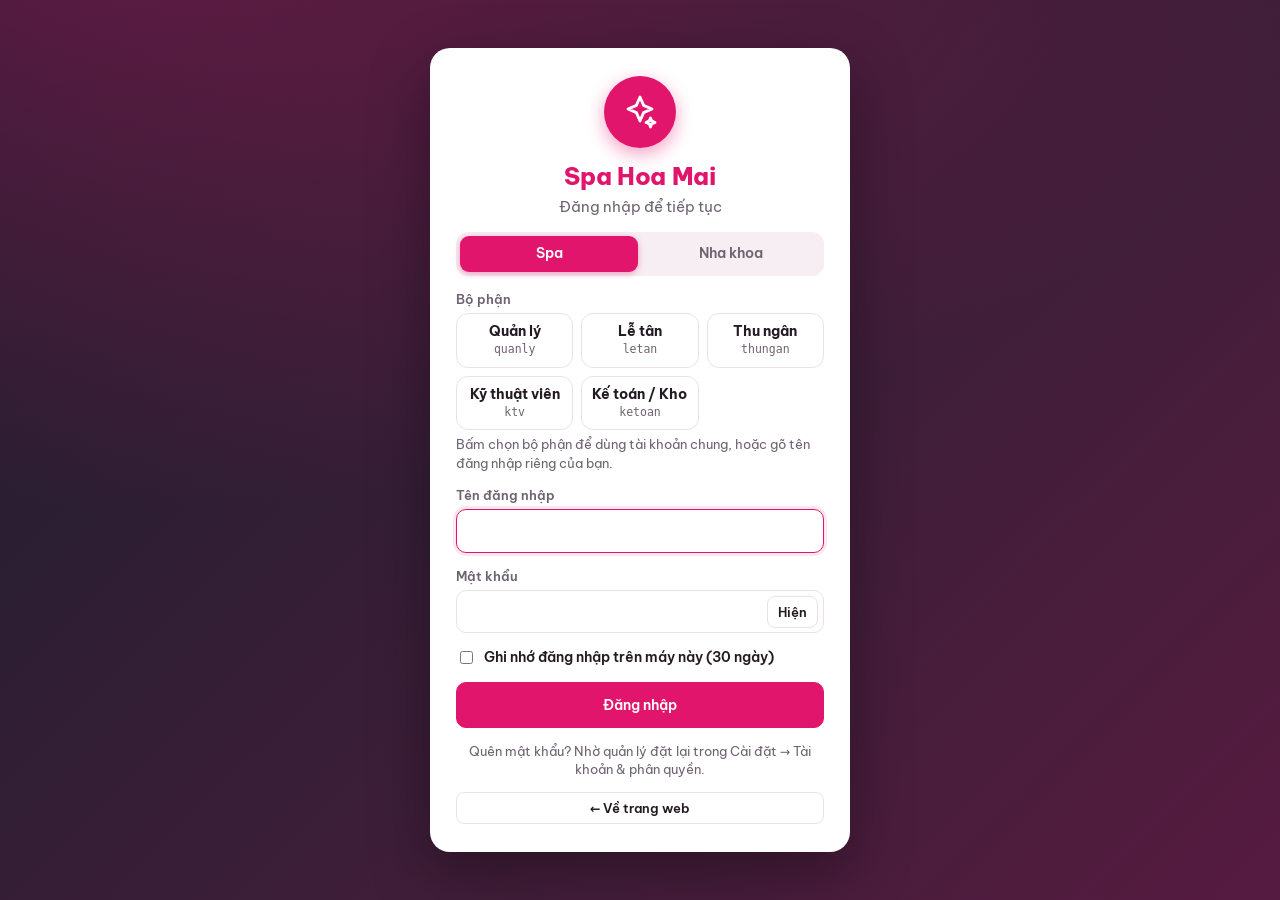
==== app/index.html @ c435cd4a "Cập nhật sản phẩm & gói theo danh sách Hoa Mai - Giá, mô tả 9 sản phẩm theo bảng Google Sheet (web, " ====
<!doctype html>
<html lang="vi">
<head>
<meta charset="utf-8">
<meta name="viewport" content="width=device-width, initial-scale=1, viewport-fit=cover">
<meta name="color-scheme" content="light dark">
<style>:root{padding-top:env(safe-area-inset-top,0px);padding-bottom:env(safe-area-inset-bottom,0px)}body{margin:0}img{max-width:100%}[hidden]{display:none!important}</style>
<title>VUA APP – Quản lý spa & nha khoa</title>
<link rel="preconnect" href="https://fonts.googleapis.com">
<link rel="preconnect" href="https://fonts.gstatic.com" crossorigin>
<link rel="stylesheet" href="https://fonts.googleapis.com/css2?family=Be+Vietnam+Pro:wght@400;500;600;700&family=Lora:ital,wght@1,600&display=swap">
<style>
:root{
  --bg:#FBF6F8; --surface:#FFFFFF; --surface-2:#F6EEF2; --ink:#241B22; --muted:#6E6370; --line:#EEDFE6;
  --accent:#E0156B; --accent-2:#C2105C; --accent-ink:#FFFFFF; --accent-soft:#FCE7F0; --accent-tint:#FFF5F9;
  --side:#1B1D2E; --side-2:#26293D; --side-ink:#D9DBE8; --side-head:#F2C94C;
  --blush:#FBE3EC; --blush-ink:#9B2F5C;
  --ok:#23884F; --ok-soft:#E2F4E9; --warn:#A8690F; --warn-soft:#FBEFD9; --bad:#D23A36; --bad-soft:#FCE4E2;
  --info:#2D62C4; --info-soft:#E4ECFA;
  --b-green:#2E9E4F; --b-cyan:#12A5C9; --b-red:#E5483F; --b-purple:#8A2BC2; --b-blue:#2E7BE0;
  --shadow:0 10px 30px rgba(36,27,34,.12); --radius:14px;
  --font:"Be Vietnam Pro",system-ui,-apple-system,"Segoe UI",Roboto,sans-serif;
  --s1:#2a78d6;--s2:#eb6834;--s3:#1baf7a;--s4:#eda100;--s5:#e87ba4;--s6:#4a3aa7;--s7:#008300;--s8:#e34948;
}
/* ---- 10 theme accents ---- */
:root[data-accent="emerald"]{--accent:#1E7A68;--accent-2:#155E50;--accent-soft:#DDF1EA;--accent-tint:#F3FAF7;--bg:#F6FAF8;--surface-2:#EDF4F1;--line:#DCE8E3;--side:#14211D;--side-2:#1E302A;--side-head:#9FE3C9;--blush:#E2F1EC;--blush-ink:#1E6B5B}
:root[data-accent="lavender"]{--accent:#7C4DDB;--accent-2:#5F33BD;--accent-soft:#EEE7FC;--accent-tint:#F8F5FE;--bg:#F8F6FC;--surface-2:#F0ECF8;--line:#E4DDF2;--side:#1E1A2E;--side-2:#2A2540;--side-head:#F2C94C;--blush:#EEE7FC;--blush-ink:#5F33BD}
:root[data-accent="ocean"]{--accent:#1D6FD6;--accent-2:#1553A6;--accent-soft:#E2EDFB;--accent-tint:#F4F8FE;--bg:#F5F8FC;--surface-2:#EBF1F8;--line:#DCE5F0;--side:#131C2E;--side-2:#1D2940;--side-head:#7FD3FF;--blush:#E2EDFB;--blush-ink:#1553A6}
:root[data-accent="coral"]{--accent:#E8573A;--accent-2:#C4401F;--accent-soft:#FDE8E2;--accent-tint:#FFF6F3;--bg:#FDF8F6;--surface-2:#F8EFEB;--line:#F0E0D9;--side:#2A1C1A;--side-2:#3A2724;--side-head:#FFD27A;--blush:#FDE8E2;--blush-ink:#A8391F}
:root[data-accent="champagne"]{--accent:#B7862B;--accent-2:#936A1C;--accent-soft:#F7EEDB;--accent-tint:#FDFAF3;--bg:#FBF9F4;--surface-2:#F4EFE4;--line:#EAE1CF;--side:#231F17;--side-2:#322C21;--side-head:#F2D08A;--blush:#F7EEDB;--blush-ink:#7D5A17}
:root[data-accent="wine"]{--accent:#9E1B42;--accent-2:#7A1231;--accent-soft:#F7E1E8;--accent-tint:#FDF4F7;--bg:#FBF6F7;--surface-2:#F5ECEF;--line:#EBDBE0;--side:#241419;--side-2:#351E25;--side-head:#F2C94C;--blush:#F7E1E8;--blush-ink:#7A1231}
:root[data-accent="mint"]{--accent:#0E9C8A;--accent-2:#0A7A6C;--accent-soft:#DBF3EF;--accent-tint:#F2FBF9;--bg:#F5FBFA;--surface-2:#EAF5F2;--line:#D8EBE6;--side:#10231F;--side-2:#1A332D;--side-head:#FFE08A;--blush:#DBF3EF;--blush-ink:#0A6B5F}
:root[data-accent="graphite"]{--accent:#3B4252;--accent-2:#262B36;--accent-soft:#E7E9EE;--accent-tint:#F6F7F9;--bg:#F6F7F8;--surface-2:#EDEFF2;--line:#DFE2E7;--side:#15171C;--side-2:#22252D;--side-head:#E8C872;--blush:#E7E9EE;--blush-ink:#3B4252}
:root[data-accent="peach"]{--accent:#E26D8F;--accent-2:#C44F72;--accent-soft:#FCE6ED;--accent-tint:#FFF6F9;--bg:#FFF8F7;--surface-2:#FAEEEF;--line:#F2DEE2;--side:#2B2025;--side-2:#3B2D33;--side-head:#FFD1A6;--blush:#FCE6ED;--blush-ink:#A8405F}
/* ---- dark mode ---- */
@media (prefers-color-scheme: dark){
  :root:not([data-theme="light"]){
    color-scheme:dark;
    --bg:#131318; --surface:#1C1C23; --surface-2:#25252E; --ink:#EEEAF0; --muted:#A9A2AE; --line:#33323D;
    --accent-soft:color-mix(in srgb,var(--accent) 22%,#1C1C23); --accent-tint:color-mix(in srgb,var(--accent) 8%,#1C1C23);
    --blush:color-mix(in srgb,var(--accent) 22%,#1C1C23); --blush-ink:color-mix(in srgb,var(--accent) 45%,#fff);
    --side:#0E0F16; --side-2:#1B1C27;
    --ok:#5BC48A; --ok-soft:#1C3326; --warn:#E0A94A; --warn-soft:#3A2E17; --bad:#EF7A73; --bad-soft:#3B1F1D;
    --info:#86A8F2; --info-soft:#1E2A42; --shadow:0 10px 30px rgba(0,0,0,.45);
    --s1:#3987e5;--s2:#d95926;--s3:#199e70;--s4:#c98500;--s5:#d55181;--s6:#9085e9;--s7:#008300;--s8:#e66767;
  }
}
:root[data-theme="dark"]{
  color-scheme:dark;
  --bg:#131318; --surface:#1C1C23; --surface-2:#25252E; --ink:#EEEAF0; --muted:#A9A2AE; --line:#33323D;
  --accent-soft:color-mix(in srgb,var(--accent) 22%,#1C1C23); --accent-tint:color-mix(in srgb,var(--accent) 8%,#1C1C23);
  --blush:color-mix(in srgb,var(--accent) 22%,#1C1C23); --blush-ink:color-mix(in srgb,var(--accent) 45%,#fff);
  --side:#0E0F16; --side-2:#1B1C27;
  --ok:#5BC48A; --ok-soft:#1C3326; --warn:#E0A94A; --warn-soft:#3A2E17; --bad:#EF7A73; --bad-soft:#3B1F1D;
  --info:#86A8F2; --info-soft:#1E2A42; --shadow:0 10px 30px rgba(0,0,0,.45);
  --s1:#3987e5;--s2:#d95926;--s3:#199e70;--s4:#c98500;--s5:#d55181;--s6:#9085e9;--s7:#008300;--s8:#e66767;
}
*{box-sizing:border-box}
html,body{height:100%}
body{background:var(--bg);color:var(--ink);font-family:var(--font);font-size:15px;line-height:1.45;-webkit-font-smoothing:antialiased}
button,input,select,textarea{font:inherit;color:inherit}
button{cursor:pointer}
:focus-visible{outline:2px solid var(--accent);outline-offset:2px}
.num{font-variant-numeric:tabular-nums}
.muted{color:var(--muted)}
svg{flex:none}
button svg,a svg,label svg,.pos-cat svg,.cart-h svg,.panel-h svg,.card-h svg,.help h3 svg{width:18px;height:18px}
/* ---------- shell ---------- */
.app{display:flex;min-height:100vh}
.side{width:262px;flex:none;background:var(--side);color:var(--side-ink);position:sticky;top:0;height:100vh;display:flex;flex-direction:column;z-index:40}
.side-brand{display:flex;gap:12px;align-items:center;padding:18px 18px 14px;border-bottom:1px solid rgba(255,255,255,.06)}
.logo{width:46px;height:46px;border-radius:50%;background:var(--accent);display:grid;place-items:center;color:#fff;flex:none;overflow:hidden;box-shadow:0 4px 14px color-mix(in srgb,var(--accent) 45%,transparent)}
.logo img{width:100%;height:100%;object-fit:cover}
.logo svg{width:24px;height:24px}
.side-brand b{display:block;font-size:17px;color:#fff;letter-spacing:.2px;line-height:1.2}
.side-brand small{display:block;font-size:11px;font-weight:700;color:var(--side-head);letter-spacing:.6px;text-transform:uppercase}
.side-nav{flex:1;overflow-y:auto;padding:4px 12px 14px;scrollbar-width:thin;scrollbar-color:var(--side-2) transparent}
.side-group{font-size:11px;letter-spacing:1.5px;font-weight:800;color:var(--side-head);padding:16px 10px 6px;text-transform:uppercase}
.side-nav button{display:flex;gap:11px;align-items:center;width:100%;border:0;background:transparent;color:var(--side-ink);padding:9px 12px;border-radius:10px;font-weight:500;font-size:14.5px;text-align:left;margin:1px 0}
.side-nav button svg{width:19px;height:19px;opacity:.85}
.side-nav button:hover{background:var(--side-2)}
.side-nav button[aria-current="page"]{background:var(--accent);color:#fff;font-weight:600;box-shadow:0 6px 16px color-mix(in srgb,var(--accent) 40%,transparent)}
.side-nav button[aria-current="page"] svg{opacity:1}
.side-nav .badge{margin-left:auto;background:rgba(255,255,255,.14);color:#fff;border-radius:99px;font-size:11px;font-weight:700;padding:1px 7px}
.side-nav button[aria-current="page"] .badge{background:rgba(255,255,255,.25)}
.side-foot{padding:12px 16px;border-top:1px solid rgba(255,255,255,.08);display:flex;gap:10px;align-items:center;background:rgba(0,0,0,.15)}
.side-foot .avatar{background:var(--accent);color:#fff}
.side-foot b{display:block;font-size:13.5px;color:#fff;white-space:nowrap;overflow:hidden;text-overflow:ellipsis}
.side-foot small{font-size:11.5px;color:var(--side-ink);opacity:.75}
.side-foot>div:not(.avatar){min-width:0;flex:1}
.mode-pill{display:flex;border:1px solid rgba(255,255,255,.14);border-radius:999px;padding:3px;margin:12px 16px 6px}
.mode-pill button{flex:1;border:0;background:transparent;border-radius:999px;padding:5px 12px;font-size:12.5px;font-weight:700;color:var(--side-ink)}
.mode-pill button[aria-pressed="true"]{background:#fff;color:var(--side)}
.scrim{display:none}
.main{flex:1;min-width:0;display:flex;flex-direction:column}
.topbar{position:sticky;top:0;z-index:30;background:linear-gradient(100deg,var(--accent),var(--accent-2));color:#fff;box-shadow:0 2px 12px color-mix(in srgb,var(--accent) 30%,transparent)}
.topbar-in{display:flex;align-items:center;gap:10px;padding:11px 22px}
.topbar .menu-btn{display:none}
.gsearch{position:relative;flex:1;max-width:440px}
.gsearch svg{position:absolute;left:14px;top:50%;transform:translateY(-50%);width:17px;height:17px;opacity:.85}
.gsearch input{width:100%;border:1px solid rgba(255,255,255,.28);background:rgba(255,255,255,.16);color:#fff;border-radius:999px;padding:9px 16px 9px 40px;font-size:14px}
.gsearch input::placeholder{color:rgba(255,255,255,.85)}
.gsearch input:focus{outline:none;background:rgba(255,255,255,.24);border-color:rgba(255,255,255,.6)}
.gres{position:absolute;left:0;right:0;top:calc(100% + 8px);background:var(--surface);color:var(--ink);border-radius:14px;box-shadow:var(--shadow);border:1px solid var(--line);max-height:70vh;overflow:auto;z-index:50}
.gres h4{margin:0;padding:10px 14px 4px;font-size:11px;letter-spacing:1px;text-transform:uppercase;color:var(--muted)}
.gres button{display:flex;gap:10px;align-items:center;width:100%;border:0;background:transparent;text-align:left;padding:8px 14px;font-size:14px}
.gres button:hover,.gres button:focus-visible{background:var(--accent-tint)}
.gres button span{color:var(--muted);font-size:12.5px;margin-left:auto;white-space:nowrap}
.gres .empty{padding:14px}
.spacer{flex:1}
.tb-pill{display:inline-flex;align-items:center;gap:7px;border:1px solid rgba(255,255,255,.3);background:rgba(255,255,255,.14);color:#fff;border-radius:999px;height:38px;padding:0 14px;font-weight:600;font-size:13.5px;white-space:nowrap}
.tb-pill select{appearance:none;border:0;background:transparent;color:#fff;font-weight:600;font-size:13.5px;padding-right:14px;cursor:pointer}
.tb-pill select option{color:#222}
.tb-round{width:38px;padding:0;justify-content:center;position:relative}
.tb-round .dotn{position:absolute;top:-4px;right:-4px;background:#FFD24A;color:#3a2a00;border-radius:99px;font-size:10.5px;font-weight:800;min-width:18px;height:18px;display:grid;place-items:center;padding:0 4px}
.quick{border:0;background:#fff;color:var(--accent);border-radius:999px;height:38px;padding:0 16px;font-weight:700;font-size:13.5px;white-space:nowrap;box-shadow:0 2px 8px rgba(0,0,0,.12)}
.bell-pop{position:absolute;right:0;top:calc(100% + 8px);width:340px;max-width:calc(100vw - 24px);background:var(--surface);color:var(--ink);border:1px solid var(--line);border-radius:14px;box-shadow:var(--shadow);overflow:hidden;z-index:50}
.bell-pop h4{margin:0;padding:12px 14px;border-bottom:1px solid var(--line);font-size:14px}
.bell-pop button{display:flex;gap:10px;width:100%;text-align:left;border:0;border-top:1px solid var(--line);background:transparent;padding:10px 14px;font-size:13.5px;align-items:flex-start}
.bell-pop button:first-of-type{border-top:0}
.bell-pop button:hover{background:var(--accent-tint)}
.bell-pop i{width:9px;height:9px;border-radius:50%;margin-top:6px;flex:none}
.content{width:100%;max-width:1320px;margin:0 auto;padding:24px 28px 56px;display:flex;flex-direction:column;gap:18px}
.tabbar{display:none}
@media (max-width:1023px){
  .side{position:fixed;left:0;top:0;bottom:0;transform:translateX(-102%);transition:transform .22s ease}
  .side.open{transform:none;box-shadow:var(--shadow)}
  .scrim{display:block;position:fixed;inset:0;background:rgba(10,8,14,.45);z-index:35}
  .scrim[hidden]{display:none}
  .topbar .menu-btn{display:inline-flex}
  .topbar-in{padding:10px 12px;gap:8px}
  .content{padding:16px 14px 110px}
  .tabbar{position:fixed;left:0;right:0;bottom:0;z-index:30;background:var(--surface);border-top:1px solid var(--line);display:grid;grid-template-columns:repeat(5,1fr);padding:6px 4px calc(6px + env(safe-area-inset-bottom,0px))}
  .tabbar button{border:0;background:transparent;display:flex;flex-direction:column;align-items:center;gap:2px;font-size:11px;font-weight:600;color:var(--muted);padding:6px 2px;border-radius:10px}
  .tabbar button svg{width:22px;height:22px}
  .tabbar button[aria-current="page"]{color:var(--accent)}
}
@media (max-width:760px){
  .tb-hide-sm{display:none!important}
  .quick{padding:0 12px}
  .quick .ql{display:none}
}
/* ---------- page head ---------- */
h1{font-size:26px;line-height:1.2;margin:0;text-wrap:balance;font-weight:800;letter-spacing:-.3px}
h2{font-size:16px;margin:0;font-weight:700}
.eyebrow{font-size:12px;font-weight:700;letter-spacing:.8px;text-transform:uppercase;color:var(--muted)}
.ph{display:flex;align-items:center;gap:14px;flex-wrap:wrap}
.ph-ic{width:48px;height:48px;border-radius:14px;background:var(--accent-soft);color:var(--accent);display:grid;place-items:center;flex:none}
.ph-ic svg{width:26px;height:26px}
.ph h1{color:var(--accent)}
.ph p{margin:2px 0 0;color:var(--muted);font-size:14px}
.ph>.ph-t{flex:1;min-width:200px}
.head{display:flex;align-items:flex-end;justify-content:space-between;gap:12px;flex-wrap:wrap}
.toolbar{display:flex;gap:8px;flex-wrap:wrap;align-items:center}
.toolbar .grow{flex:1}
.tbtn{border:0;border-radius:10px;padding:9px 16px;font-weight:700;font-size:14px;color:#fff;display:inline-flex;align-items:center;gap:7px;box-shadow:0 3px 10px rgba(0,0,0,.1);white-space:nowrap}
.tbtn svg{width:16px;height:16px}
.tbtn:disabled{opacity:.45;cursor:not-allowed;box-shadow:none}
.tbtn.add{background:var(--b-green)}.tbtn.edit{background:var(--b-cyan)}.tbtn.del{background:var(--b-red)}
.tbtn.pdf{background:var(--accent)}.tbtn.xls{background:var(--b-purple)}.tbtn.csv{background:var(--b-blue)}.tbtn.view{background:var(--b-blue)}
.tsearch{display:flex;align-items:center;gap:10px}
.tsearch label{font-weight:700;font-size:14px;display:flex;gap:6px;align-items:center;color:var(--ink)}
.tsearch label svg{width:17px;height:17px;color:var(--accent)}
.tsearch .input{flex:1}
/* ---------- data table ---------- */
.dt-wrap{border:1.5px solid color-mix(in srgb,var(--accent) 45%,var(--line));border-radius:12px;overflow:auto;background:var(--surface)}
.dt{border-collapse:collapse;width:100%;font-size:14px;font-variant-numeric:tabular-nums}
.dt th{background:var(--accent);color:#fff;text-align:left;font-weight:700;padding:12px 16px;white-space:nowrap;position:sticky;top:0;z-index:1;border-right:1px solid rgba(255,255,255,.18)}
.dt th:last-child{border-right:0}
.dt th button{all:unset;cursor:pointer;display:inline-flex;gap:4px;align-items:center}
.dt td{padding:11px 16px;border-top:1px solid var(--line);white-space:nowrap;vertical-align:middle}
.dt td.wrap{white-space:normal;min-width:180px}
.dt tbody tr:nth-child(even){background:var(--accent-tint)}
.dt tbody tr{cursor:pointer}
.dt tbody tr:hover{background:var(--accent-soft)}
.dt tbody tr.sel{background:var(--accent-soft);box-shadow:inset 4px 0 0 var(--accent)}
.dt .r{text-align:right}
.dt .b{font-weight:700}
.dt tfoot td{font-weight:800;background:var(--surface-2);border-top:2px solid var(--line)}
.dt .empty{text-align:center;padding:26px;color:var(--muted);cursor:default;white-space:normal}
.dt .money-pos{color:var(--ok);font-weight:700}
.rolechip{display:inline-block;background:var(--b-blue);color:#fff;border-radius:6px;padding:3px 9px;font-size:12px;font-weight:700}
.dt-foot{display:flex;justify-content:space-between;gap:10px;flex-wrap:wrap;font-size:13px;color:var(--muted)}
/* ---------- tiles / kpi ---------- */
.tiles{display:grid;grid-template-columns:repeat(2,minmax(0,1fr));gap:12px}
@media (min-width:760px){.tiles{grid-template-columns:repeat(4,minmax(0,1fr))}}
.tile{background:var(--surface);border:1px solid var(--line);border-radius:var(--radius);padding:12px 14px;display:flex;flex-direction:column;gap:2px}
.tile .v{font-size:22px;font-weight:800;font-variant-numeric:tabular-nums;letter-spacing:-.3px}
.tile .l{font-size:12.5px;color:var(--muted);font-weight:600}
.kpi{background:var(--surface);border:2px solid var(--k,var(--accent));border-radius:14px;padding:14px 16px;display:flex;flex-direction:column;gap:8px;min-width:0;cursor:pointer;text-align:left}
.kpi:hover{box-shadow:var(--shadow)}
.kpi .kh{display:flex;justify-content:space-between;align-items:center;gap:8px;font-weight:600;font-size:13.5px;color:var(--ink)}
.kpi .kh svg{width:22px;height:22px;color:var(--k,var(--accent))}
.kpi .kv{font-size:27px;font-weight:800;letter-spacing:-.5px;font-variant-numeric:tabular-nums;white-space:nowrap;overflow:hidden;text-overflow:ellipsis}
.kpi .ks{font-size:12px;color:var(--muted);font-weight:500;margin-top:-4px}
/* ---------- panels & rows ---------- */
.grid2{display:grid;gap:18px}
@media (min-width:1100px){.grid2{grid-template-columns:minmax(0,1.25fr) minmax(0,1fr)}}
.grid2e{display:grid;gap:18px}
@media (min-width:1000px){.grid2e{grid-template-columns:repeat(2,minmax(0,1fr))}}
.panel{background:var(--surface);border:1px solid var(--line);border-radius:var(--radius);overflow:hidden}
.panel-h{display:flex;align-items:center;gap:10px;padding:13px 16px;border-bottom:1px solid var(--line)}
.panel-h h2{color:var(--ink)}
.panel-h .ic{color:var(--accent);display:inline-flex}
.panel-h .ic svg{width:18px;height:18px}
.panel-h.accent h2{color:var(--accent)}
.panel-h .count{margin-left:auto;font-size:12px;font-weight:700;border-radius:999px;padding:2px 9px;background:var(--surface-2);color:var(--muted)}
.panel-h .dot{width:9px;height:9px;border-radius:50%;flex:none}
.panel-sub{font-size:12.5px;color:var(--muted);padding:0 16px 10px;margin-top:-4px}
.list{display:flex;flex-direction:column}
.row{display:flex;align-items:center;gap:12px;padding:11px 16px;border-top:1px solid var(--line)}
.list>.row:first-child{border-top:0}
.row-main{flex:1;min-width:0;display:flex;flex-direction:column;gap:1px}
.row-main b{font-weight:600;overflow:hidden;text-overflow:ellipsis;white-space:nowrap}
.row-main span{font-size:13px;color:var(--muted)}
.row-acts{display:flex;gap:6px;flex-wrap:wrap;justify-content:flex-end}
@media (max-width:640px){.row{flex-wrap:wrap}.row-acts{flex:1 1 100%;justify-content:flex-start}.row-acts:empty{display:none}}
.row.clickable{cursor:pointer}
.row.clickable:hover{background:var(--accent-tint)}
.empty{padding:16px;color:var(--muted);font-size:13.5px}
.time{font-weight:700;font-variant-numeric:tabular-nums;min-width:48px}
/* card with colored band header (settings) */
.card{background:var(--surface);border:1px solid var(--line);border-radius:16px;overflow:hidden}
.card-h{display:flex;align-items:center;gap:10px;padding:14px 20px;color:#fff;font-weight:700;font-size:16px;background:var(--band,var(--accent))}
.card-h svg{width:20px;height:20px}
.card-b{padding:18px 20px;display:flex;flex-direction:column;gap:14px}
.frow{display:grid;grid-template-columns:190px minmax(0,1fr);gap:14px;align-items:center}
.frow>label{font-weight:700;font-size:14px}
@media (max-width:640px){.frow{grid-template-columns:1fr;gap:6px}}
.themes{display:grid;grid-template-columns:repeat(auto-fill,minmax(150px,1fr));gap:10px}
.theme-sw{border:2px solid var(--line);border-radius:12px;background:var(--surface);padding:8px;display:flex;flex-direction:column;gap:6px;text-align:left;font-size:13px;font-weight:600}
.theme-sw[aria-pressed="true"]{border-color:var(--accent);box-shadow:0 0 0 3px var(--accent-soft)}
.theme-sw .pv{display:flex;height:34px;border-radius:8px;overflow:hidden}
.theme-sw .pv i{display:block}
.logo-box{width:84px;height:84px;border:1.5px dashed var(--line);border-radius:12px;display:grid;place-items:center;color:var(--muted);font-size:12.5px;overflow:hidden;background:var(--accent-tint)}
.logo-box img{width:100%;height:100%;object-fit:contain}
/* ---------- existing module styles ---------- */
.attgrid{border-collapse:separate;border-spacing:0;font-size:12px;min-width:100%}
.attgrid th,.attgrid td{padding:4px 3px;text-align:center;border-bottom:1px solid var(--line);white-space:nowrap}
.attgrid thead th{font-weight:600;color:var(--muted)}
.attgrid thead th button{border:0;background:transparent;color:inherit;font:inherit;font-weight:700;display:flex;flex-direction:column;align-items:center;line-height:1.1;padding:2px 3px;border-radius:6px}
.attgrid thead th small{font-size:9.5px;font-weight:500}
.attgrid thead th.sel button{background:var(--accent);color:var(--accent-ink)}
.attgrid .sticky{position:sticky;left:0;background:var(--surface);text-align:left;padding-left:14px;padding-right:10px;font-weight:600;color:var(--ink);z-index:1}
.attgrid td span,.attkey{display:inline-grid;place-items:center;width:20px;height:20px;border-radius:6px;color:#fff;font-weight:700;font-size:11px}
.attgrid td i{color:var(--line);font-style:normal}
.rosgrid td{padding:3px 2px}
.rosgrid .tg{color:var(--muted);font-size:11px;font-weight:600}
.rosgrid thead th div{display:flex;flex-direction:column;align-items:center;line-height:1.1;font-weight:700;padding:2px 4px;border-radius:6px}
.rosgrid thead th.sel div{background:var(--accent);color:var(--accent-ink)}
.roscell{width:100%;min-width:62px;min-height:40px;border:1px dashed var(--line);background:transparent;border-radius:8px;padding:5px 4px;font:inherit;font-size:12px;font-weight:700;color:var(--muted);line-height:1.15;cursor:pointer}
.roscell small{display:block;font-size:10px;font-weight:500;opacity:.9}
.roscell.on{border:1px solid transparent;background:var(--c);color:#fff}
.roscell.off{border:1px solid var(--line);background:var(--surface-2);color:var(--muted)}
.rosgrid tfoot td,.rosgrid tfoot th{font-weight:700;color:var(--muted);border-bottom:0;font-size:12px}
.rosgrid tfoot td.zero{color:var(--bad)}
.shifttag{display:inline-flex;align-items:center;gap:5px;font-size:12px;font-weight:600;padding:3px 9px;border-radius:999px;background:var(--surface-2);color:var(--ink);white-space:nowrap}
.shifttag i{width:8px;height:8px;border-radius:50%;display:inline-block}
.shifttag.off{color:var(--muted)}
.shrow{grid-template-columns:minmax(0,1.4fr) minmax(0,1fr) minmax(0,1fr)!important}
.paytable{border-collapse:collapse;width:100%;font-size:14px;font-variant-numeric:tabular-nums}
.paytable th,.paytable td{padding:11px 14px;text-align:right;border-bottom:1px solid var(--line);white-space:nowrap}
.paytable th:first-child,.paytable td:first-child{text-align:left}
.paytable thead th{font-size:13px;color:#fff;font-weight:700;background:var(--accent)}
.paytable tbody tr{cursor:pointer}
.paytable tbody tr:nth-child(even){background:var(--accent-tint)}
.paytable tbody tr:hover{background:var(--accent-soft)}
.paytable tfoot td{font-weight:800;background:var(--surface-2);border-bottom:0}
.paytable .net{color:var(--ok)}
/* buttons */
.btn{border:1px solid var(--line);background:var(--surface);border-radius:10px;padding:9px 14px;font-weight:600;font-size:14px;display:inline-flex;align-items:center;justify-content:center;gap:6px;text-decoration:none;color:var(--ink);white-space:nowrap}
.btn svg{width:16px;height:16px}
.btn.sm{padding:6px 10px;font-size:12.5px;border-radius:8px}
.btn.primary{background:var(--accent);border-color:var(--accent);color:var(--accent-ink)}
.btn.zalo{background:var(--info-soft);border-color:transparent;color:var(--info)}
.btn.ghost{background:transparent}
.btn.danger{color:var(--bad)}
.btn.dangerfill{background:var(--b-red);border-color:var(--b-red);color:#fff}
.btn:disabled{opacity:.5;cursor:not-allowed}
.fab{position:fixed;right:16px;bottom:calc(78px + env(safe-area-inset-bottom,0px));z-index:25;box-shadow:var(--shadow);border-radius:999px;padding:13px 18px}
@media (min-width:1024px){.fab{display:none}}
.chips{display:flex;gap:6px;flex-wrap:wrap}
.chip{border:1px solid var(--line);background:var(--surface);border-radius:999px;padding:6px 12px;font-size:13px;font-weight:600;color:var(--muted);display:inline-flex;align-items:center;gap:5px}
.chip[aria-pressed="true"]{background:var(--accent);border-color:var(--accent);color:#fff}
.chip.solid{color:#fff;border:0;border-radius:8px;font-weight:700}
.pill{display:inline-flex;align-items:center;gap:5px;font-size:11.5px;font-weight:700;border-radius:999px;padding:3px 9px;white-space:nowrap}
.st-booked{background:var(--surface-2);color:var(--muted)}
.st-confirmed{background:var(--info-soft);color:var(--info)}
.st-arrived{background:var(--warn-soft);color:var(--warn)}
.st-done{background:var(--ok-soft);color:var(--ok)}
.st-noshow{background:var(--bad-soft);color:var(--bad)}
.st-cancelled{background:var(--surface-2);color:var(--muted);text-decoration:line-through}
.tag{font-size:11.5px;font-weight:600;border-radius:6px;padding:2px 7px;background:var(--blush);color:var(--blush-ink);white-space:nowrap}
.tag.debt{background:var(--bad-soft);color:var(--bad)}
.tag.course{background:var(--accent-soft);color:var(--accent)}
.tag.ok{background:var(--ok-soft);color:var(--ok)}
.tag.warn{background:var(--warn-soft);color:var(--warn)}
.avatar{width:38px;height:38px;border-radius:50%;flex:none;display:grid;place-items:center;font-weight:700;font-size:13px;background:var(--blush);color:var(--blush-ink)}
.staff-dot{width:8px;height:8px;border-radius:50%;display:inline-block;margin-right:4px;vertical-align:1px}
.daystrip{display:flex;gap:6px;overflow-x:auto;padding-bottom:2px;scrollbar-width:none}
.day{flex:none;width:54px;border:1px solid var(--line);background:var(--surface);border-radius:12px;padding:7px 0;display:flex;flex-direction:column;align-items:center;gap:1px}
.day .wd{font-size:11px;font-weight:600;color:var(--muted)}
.day .dd{font-size:17px;font-weight:700;font-variant-numeric:tabular-nums}
.day .n{font-size:10.5px;color:var(--muted);font-weight:600}
.day[aria-pressed="true"]{background:var(--accent);border-color:var(--accent);color:var(--accent-ink)}
.day[aria-pressed="true"] .wd,.day[aria-pressed="true"] .n{color:var(--accent-ink)}
.day.today:not([aria-pressed="true"]){border-color:var(--accent)}
/* forms */
.field{display:flex;flex-direction:column;gap:5px}
.field label{font-size:12.5px;font-weight:600;color:var(--muted)}
.input,select.input,textarea.input{width:100%;border:1px solid var(--line);background:var(--surface);border-radius:10px;padding:10px 12px;font-size:15px}
.frow .input{background:var(--accent-tint)}
.input:focus{border-color:var(--accent);outline:none;box-shadow:0 0 0 3px var(--accent-soft)}
.form{display:flex;flex-direction:column;gap:12px}
.form-row{display:grid;grid-template-columns:1fr 1fr;gap:10px}
.form-row3{display:grid;grid-template-columns:repeat(3,minmax(0,1fr));gap:10px}
@media (max-width:520px){.form-row3{grid-template-columns:1fr 1fr}}
.search{position:relative}
.search .input{padding-left:38px}
.search svg{position:absolute;left:12px;top:50%;transform:translateY(-50%);width:18px;height:18px;color:var(--muted)}
.picker-results{border:1px solid var(--line);border-radius:10px;margin-top:6px;max-height:210px;overflow:auto;background:var(--surface)}
.picker-results button{display:flex;width:100%;text-align:left;border:0;border-top:1px solid var(--line);background:transparent;padding:9px 12px;gap:8px;align-items:center}
.picker-results button:first-child{border-top:0}
.picker-results button:hover{background:var(--surface-2)}
.picked{display:flex;align-items:center;gap:10px;border:1px solid var(--accent);background:var(--accent-soft);border-radius:10px;padding:8px 10px}
.seg{display:flex;background:var(--surface-2);border-radius:12px;padding:4px;gap:4px;flex-wrap:wrap}
.seg button{flex:1;border:0;background:transparent;border-radius:9px;padding:8px 10px;font-weight:600;font-size:13.5px;color:var(--muted);white-space:nowrap}
.seg button[aria-pressed="true"]{background:var(--accent);color:#fff;box-shadow:0 2px 6px color-mix(in srgb,var(--accent) 35%,transparent)}
.warnbox{background:var(--warn-soft);color:var(--warn);border-radius:10px;padding:9px 12px;font-size:13px;font-weight:500}
.errbox{background:var(--bad-soft);color:var(--bad);border:1px solid color-mix(in srgb,var(--bad) 35%,transparent);border-radius:10px;padding:10px 12px;font-size:13.5px;display:flex;flex-direction:column;gap:8px}
.af-pick{display:flex;flex-wrap:wrap;gap:6px;align-items:center;color:var(--ink)}
.af-pick>span{font-weight:600;font-size:13px;margin-right:2px}
.af-pick .chip{padding:4px 10px;font-size:12.5px}
.af-pick .chip:hover{border-color:var(--accent);color:var(--accent)}
.infobox{background:var(--surface-2);border-radius:10px;padding:10px 12px;font-size:13px;color:var(--muted)}
.total{display:flex;justify-content:space-between;align-items:baseline;font-size:14px}
.total b{font-size:20px;font-variant-numeric:tabular-nums}
.prog{height:7px;border-radius:99px;background:var(--surface-2);overflow:hidden}
.prog>i{display:block;height:100%;background:var(--accent);border-radius:99px}
/* sheet */
#sheet{position:fixed;inset:0;z-index:60}
.sheet-back{position:absolute;inset:0;background:rgba(20,14,18,.45)}
.sheet{position:absolute;left:0;right:0;bottom:0;max-height:92%;overflow:auto;background:var(--bg);border-radius:20px 20px 0 0;padding:8px 16px calc(20px + env(safe-area-inset-bottom,0px));box-shadow:var(--shadow);display:flex;flex-direction:column;gap:14px}
.sheet>*{flex-shrink:0}
.sheet::before{content:"";width:40px;height:4px;border-radius:9px;background:var(--line);align-self:center;margin-bottom:2px}
.sheet-h{display:flex;align-items:center;gap:10px}
.sheet-h h2{font-size:19px;flex:1;color:var(--accent)}
@media (min-width:700px){.sheet{left:50%;right:auto;bottom:auto;top:50%;transform:translate(-50%,-50%);width:min(580px,calc(100% - 32px));border-radius:18px;max-height:88%;padding:18px 22px}.sheet.wide,.sheet:has(#imp-go){width:min(920px,calc(100% - 32px))}.sheet::before{display:none}}
.kv{display:grid;grid-template-columns:auto 1fr;gap:6px 14px;font-size:14px}
.kv dt{color:var(--muted)}
.kv dd{margin:0;font-weight:500}
.btn-grid{display:grid;grid-template-columns:1fr 1fr;gap:8px}
#toast{position:fixed;left:50%;bottom:calc(92px + env(safe-area-inset-bottom,0px));transform:translateX(-50%);z-index:80;background:var(--ink);color:var(--bg);padding:10px 16px;border-radius:12px;font-size:14px;font-weight:500;box-shadow:var(--shadow);max-width:calc(100% - 32px)}
@media (min-width:1024px){#toast{bottom:32px}}
.banner{background:var(--warn-soft);color:var(--warn);border-radius:12px;padding:10px 14px;font-size:13.5px;font-weight:500}
/* charts */
.chart{position:relative;padding:14px 16px 10px}
.chart svg{display:block;width:100%;height:auto;overflow:visible}
.chart .ax{fill:var(--muted);font-size:12.5px;font-family:var(--font)}
.chart .gl{stroke:var(--line);stroke-width:1}
.chart .bar{fill:var(--accent)}
.chart .bar.dim{fill:color-mix(in srgb,var(--accent) 55%,var(--surface))}
.chart .hit{fill:transparent;cursor:crosshair}
.chart .hit:hover+.bar,.chart g:hover .bar{filter:brightness(1.12)}
.tip{position:absolute;pointer-events:none;background:var(--ink);color:var(--bg);padding:7px 10px;border-radius:9px;font-size:12.5px;font-weight:600;white-space:nowrap;transform:translate(-50%,-100%);box-shadow:var(--shadow);z-index:5}
.tip small{display:block;font-weight:500;opacity:.8}
.donut-wrap{display:flex;gap:18px;align-items:center;padding:16px;flex-wrap:wrap;justify-content:center}
.donut-wrap svg{width:190px;height:190px}
.legend{display:flex;flex-direction:column;gap:7px;font-size:13px;min-width:170px}
.legend div{display:flex;align-items:center;gap:8px}
.legend i{width:11px;height:11px;border-radius:3px;flex:none}
.legend b{margin-left:auto;font-variant-numeric:tabular-nums;padding-left:12px}
.bars{display:flex;align-items:flex-end;gap:8px;height:150px;padding:14px 14px 0}
.hbar{display:flex;align-items:center;gap:10px;padding:9px 16px;border-top:1px solid var(--line);font-size:14px}
.hbar:first-child{border-top:0}
.hbar .name{width:40%;min-width:0;overflow:hidden;text-overflow:ellipsis;white-space:nowrap}
.hbar .track{flex:1;height:8px;background:var(--surface-2);border-radius:99px;overflow:hidden}
.hbar .track i{display:block;height:100%;background:var(--accent);border-radius:0 4px 4px 0}
.hbar .val{min-width:96px;text-align:right;font-weight:600;font-variant-numeric:tabular-nums}
/* weekly calendar */
.cal{display:grid;grid-template-columns:74px repeat(7,minmax(118px,1fr));min-width:900px}
.cal-wrap{border:1.5px solid color-mix(in srgb,var(--accent) 45%,var(--line));border-radius:12px;overflow:auto;background:var(--surface);max-height:calc(100vh - 290px);min-height:420px}
.cal .ch{background:var(--accent);color:#fff;font-weight:700;padding:11px 8px;text-align:center;position:sticky;top:0;z-index:2;border-right:1px solid rgba(255,255,255,.18);font-size:14px}
.cal .ch.today{background:var(--accent-2);box-shadow:inset 0 -3px 0 #fff}
.cal .th{color:var(--accent);font-weight:700;font-size:12.5px;padding:8px;border-top:1px solid var(--line);position:sticky;left:0;background:var(--surface);z-index:1}
.cal .cc{border-top:1px solid var(--line);border-left:1px solid var(--line);min-height:64px;padding:4px;display:flex;flex-direction:column;gap:4px;cursor:copy}
.cal .cc:hover{background:var(--accent-tint)}
.cal .cc.past{background:color-mix(in srgb,var(--surface-2) 45%,var(--surface))}
.ev{border:1px solid;border-radius:8px;padding:4px 7px;font-size:12px;line-height:1.3;text-align:left;cursor:pointer;background:var(--surface)}
.ev b{display:block;font-weight:700;white-space:nowrap;overflow:hidden;text-overflow:ellipsis}
.ev span{display:block;white-space:nowrap;overflow:hidden;text-overflow:ellipsis;opacity:.85}
.ev.booked{background:#E4F2FB;border-color:#9ED0EE;color:#0F5E86}
.ev.confirmed{background:#EAF7DD;border-color:#A9DB86;color:#3C6E14}
.ev.arrived{background:#FFF1DC;border-color:#F3C27A;color:#8A5300}
.ev.done{background:#DDF3E4;border-color:#86CFA0;color:#1C6B3B}
.ev.noshow{background:#FFE9DB;border-color:#F6B07E;color:#9A4A0E}
.ev.cancelled{background:#FDE3E3;border-color:#F2A3A3;color:#9A2626;text-decoration:line-through}
:root[data-theme="dark"] .ev{filter:saturate(.9) brightness(.85)}
@media (prefers-color-scheme:dark){:root:not([data-theme="light"]) .ev{filter:saturate(.9) brightness(.85)}}
.stchip{border-radius:7px;padding:6px 12px;font-size:13px;font-weight:700;color:#fff}
/* POS */
.pos{display:grid;gap:18px}
@media (min-width:1100px){.pos{grid-template-columns:minmax(0,1fr) 410px;align-items:start}}
.pos-cat{background:var(--accent);color:#fff;border-radius:8px;padding:7px 12px;font-weight:700;font-size:14px;display:flex;align-items:center;gap:8px;margin-top:10px}
.pos-cat:first-child{margin-top:0}
.pos-items{display:grid;grid-template-columns:repeat(auto-fill,minmax(150px,1fr));gap:8px;margin-top:8px}
.pitem{border:1px solid var(--line);border-radius:10px;padding:9px 11px;text-align:left;background:var(--surface);display:flex;flex-direction:column;gap:2px;min-height:62px}
.pitem:nth-child(4n+1){background:#FFF7E6;border-color:#F3DDB0}
.pitem:nth-child(4n+2){background:#EAF6FB;border-color:#BFE1EE}
.pitem:nth-child(4n+3){background:#FDEBF2;border-color:#F4C3D6}
.pitem:nth-child(4n+4){background:#EEF7EA;border-color:#C9E4BC}
:root[data-theme="dark"] .pitem{background:var(--surface-2)!important;border-color:var(--line)!important}
@media (prefers-color-scheme:dark){:root:not([data-theme="light"]) .pitem{background:var(--surface-2)!important;border-color:var(--line)!important}}
.pitem b{font-size:13.5px;font-weight:700;line-height:1.25}
.pitem span{font-size:12px;color:var(--muted);font-variant-numeric:tabular-nums}
.pitem:hover{box-shadow:0 0 0 2px var(--accent)}
.pitem:disabled{opacity:.45}
.cart{border:1.5px solid color-mix(in srgb,var(--accent) 45%,var(--line));border-radius:14px;overflow:hidden;background:var(--surface);position:sticky;top:84px}
.cart-h{background:var(--accent);color:#fff;padding:12px 16px;font-weight:800;font-size:16px;display:flex;align-items:center;gap:8px}
.cart-b{padding:12px 14px;display:flex;flex-direction:column;gap:10px}
.cart-lab{font-size:11.5px;font-weight:800;letter-spacing:.6px;text-transform:uppercase;color:var(--muted)}
.cart table{width:100%;border-collapse:collapse;font-size:13px}
.cart th{background:var(--accent-2);color:#fff;text-align:left;padding:6px 8px;font-size:12px}
.cart td{padding:7px 8px;border-bottom:1px solid var(--line);vertical-align:middle}
.cart .qty{display:inline-flex;align-items:center;gap:4px}
.cart .qty button{width:22px;height:22px;border-radius:6px;border:1px solid var(--line);background:var(--surface);font-weight:700;line-height:1;padding:0}
.cart .rm{border:0;background:transparent;color:var(--bad);font-weight:800;font-size:15px}
.cart .sum{display:flex;justify-content:space-between;font-size:13.5px;padding:2px 0;font-variant-numeric:tabular-nums}
.cart .sum.disc{color:var(--bad)}.cart .sum.tax{color:var(--ok)}
.cart-total{background:var(--accent);color:#fff;padding:14px 16px;text-align:center;font-size:21px;font-weight:800;letter-spacing:.3px;font-variant-numeric:tabular-nums}
.mini{display:grid;grid-template-columns:1fr 1fr;gap:8px}
.mini .input{padding:7px 10px;font-size:14px}
/* today tabs */
.ttabs{display:grid;grid-template-columns:repeat(7,minmax(0,1fr));gap:10px}
.ttab{display:flex;flex-direction:column;justify-content:space-between;gap:8px;height:104px;padding:12px 14px;border:1.5px solid color-mix(in srgb,var(--accent) 30%,var(--line));border-radius:14px;background:var(--surface);color:var(--ink);text-align:left;transition:background .15s,color .15s,border-color .15s,box-shadow .15s}
.ttab-top{display:flex;justify-content:space-between;align-items:center;color:var(--accent)}
.ttab-top svg{width:22px;height:22px}
.ttab-top b{font-size:24px;font-weight:800;color:var(--ink);line-height:1}
.ttab-l{font-size:13.5px;font-weight:700;line-height:1.25;display:-webkit-box;-webkit-line-clamp:2;-webkit-box-orient:vertical;overflow:hidden}
.ttab:hover,.ttab[aria-selected="true"]{background:var(--accent);border-color:var(--accent);color:#fff;box-shadow:0 6px 16px color-mix(in srgb,var(--accent) 35%,transparent)}
.ttab:hover .ttab-top,.ttab:hover .ttab-top b,.ttab[aria-selected="true"] .ttab-top,.ttab[aria-selected="true"] .ttab-top b{color:#fff}
.ttab:hover:not([aria-selected="true"]){background:var(--accent-2);border-color:var(--accent-2)}
@media (max-width:1100px){.ttabs{display:flex;overflow-x:auto;scrollbar-width:thin;padding-bottom:4px}.ttab{flex:0 0 150px}}
.tappt{align-items:flex-start;padding:14px 16px}
.tappt-time{display:flex;flex-direction:column;min-width:62px}
.tappt-time b{font-size:17px}
.tappt-time span{font-size:12px;color:var(--muted)}
.tappt-side{display:flex;flex-direction:column;align-items:flex-end;gap:8px;max-width:48%}
@media (max-width:760px){.tappt{flex-wrap:wrap}.tappt-side{align-items:flex-start;max-width:none;flex:1 1 100%}}
/* shift requests */
.roscell{position:relative}
.roscell.bad{box-shadow:0 0 0 2.5px var(--bad);}
.roscell.reqoffcell{border-style:solid;border-color:color-mix(in srgb,var(--bad) 40%,var(--line));color:var(--bad);background:var(--bad-soft)}
.rqmark{position:absolute;top:-6px;right:-4px;font-style:normal;font-size:11px;line-height:1;background:var(--surface);border-radius:99px;padding:1px 2px;box-shadow:0 1px 3px rgba(0,0,0,.2)}
.reqgrid{display:flex;flex-direction:column;border:1px solid var(--line);border-radius:12px;overflow:hidden;background:var(--surface)}
.reqrow{display:grid;grid-template-columns:78px 1fr;gap:10px;align-items:center;padding:8px 12px;border-top:1px solid var(--line)}
.reqrow:first-child{border-top:0}
.reqrow .chip{padding:5px 10px;font-size:12.5px}
.reqrow .reqoff[aria-pressed="true"]{background:var(--b-red);border-color:var(--b-red);color:#fff}
.reqrow .reqsh[aria-pressed="true"]{background:var(--surface-2);border-color:var(--bad);color:var(--bad);text-decoration:line-through}
.reqrow .chip:disabled{opacity:.35}
.errbox>span{display:block}
.sheet:has(#pp-apply){width:min(980px,calc(100% - 32px))}
.bonusbtn{border:1px dashed color-mix(in srgb,var(--ok) 55%,var(--line));background:transparent;color:var(--ok);border-radius:8px;padding:4px 9px;font-weight:700;font-size:13px;white-space:nowrap;font-variant-numeric:tabular-nums}
.bonusbtn:not(.has){color:var(--muted);font-weight:600;border-color:var(--line)}
.bonusbtn:hover{background:var(--ok-soft);color:var(--ok);border-style:solid}
.bonusbtn.has{border-style:solid;background:var(--ok-soft)}
/* QR chấm công */
.qrhint{display:flex;gap:12px;align-items:flex-start;background:var(--accent-tint);border:1px solid var(--accent-soft);border-radius:12px;padding:12px 14px}
.qrhint>div{color:var(--accent);flex:none}.qrhint>div svg{width:22px;height:22px}
.qrhint p{margin:0;font-size:13.5px}
.qrtag{font-style:normal;font-size:10.5px;font-weight:800;background:var(--accent);color:#fff;border-radius:5px;padding:1px 5px;margin-left:4px}
.qrcards{display:grid;grid-template-columns:repeat(auto-fill,minmax(200px,1fr));gap:12px}
.qrcard{background:#fff;color:#111;border:1.5px solid #ddd;border-radius:14px;overflow:hidden;display:flex;flex-direction:column;align-items:center;padding-bottom:12px;text-align:center;break-inside:avoid;page-break-inside:avoid}
.qrcard .qrc-h{background:var(--accent);color:#fff;width:100%;padding:8px 6px;display:flex;flex-direction:column;margin-bottom:6px}
.qrcard .qrc-h b{font-size:14px}.qrcard .qrc-h span{font-size:10.5px;letter-spacing:1.5px;font-weight:700;opacity:.9}
.qrcard .qrc-n{font-weight:800;font-size:17px;margin-top:4px}.qrcard .qrc-r{font-size:12.5px;color:#666}.qrcard .qrc-c{font-size:13px;margin-top:4px;letter-spacing:.5px}
body.kiosk-on{overflow:hidden}
#kiosk{position:fixed;inset:0;z-index:90;background:#0E0F16;color:#fff}
.kiosk{display:flex;flex-direction:column;height:100%}
.k-top{display:flex;align-items:center;gap:14px;padding:12px 18px;background:linear-gradient(100deg,var(--accent),var(--accent-2))}
.k-brand{display:flex;gap:10px;align-items:center;flex:1;min-width:0}.k-brand .logo{width:42px;height:42px}.k-brand b{display:block;font-size:17px}.k-brand small{opacity:.85;font-size:12px}
.k-clock{text-align:center}.k-clock b{font-size:30px;display:block;line-height:1}.k-clock small{font-size:12px;opacity:.9}
.k-acts{display:flex;gap:8px;flex:1;justify-content:flex-end}
.k-body{flex:1;display:grid;grid-template-columns:minmax(0,1.3fr) minmax(300px,1fr);gap:16px;padding:16px;min-height:0}
@media (max-width:820px){.k-body{grid-template-columns:1fr;grid-template-rows:minmax(240px,45vh) auto;overflow:auto}.k-clock b{font-size:22px}.k-brand small{display:none}}
.k-cam{position:relative;background:#000;border-radius:18px;overflow:hidden;display:grid;place-items:center}
.k-cam video{width:100%;height:100%;object-fit:cover}.k-cam video.mirror{transform:scaleX(-1)}
.k-frame{position:absolute;width:min(58%,340px);aspect-ratio:1;border:4px solid rgba(255,255,255,.85);border-radius:22px;box-shadow:0 0 0 999px rgba(0,0,0,.35)}
.k-camerr{position:absolute;inset:auto 16px 16px;background:rgba(0,0,0,.75);border-radius:12px;padding:12px 14px;font-size:14px}
.k-side{display:flex;flex-direction:column;gap:12px;min-height:0}
.k-msg{background:#1B1D2E;border-radius:18px;padding:22px;display:flex;flex-direction:column;align-items:center;gap:8px;text-align:center;min-height:190px;justify-content:center;transition:background .2s}
.k-msg b{font-size:22px}.k-msg span{font-size:15px;opacity:.9}
.k-msg.ok{background:#1C7A45}.k-msg.warn{background:#A8690F}.k-msg.out{background:#2D62C4}.k-msg.bad{background:#B3362F}
.k-manual{background:#1B1D2E;border-radius:14px;padding:12px;display:flex;flex-direction:column;gap:8px}.k-manual label{font-size:12.5px;opacity:.8}
.k-manual .input{background:#fff;color:#111;text-transform:uppercase;letter-spacing:1px}
.k-log{background:#1B1D2E;border-radius:14px;padding:12px 14px;flex:1;overflow:auto;min-height:120px}.k-log h4{margin:0 0 6px;font-size:13px;opacity:.8;text-transform:uppercase;letter-spacing:1px}
.k-row{display:flex;align-items:center;gap:10px;padding:6px 0;border-top:1px solid rgba(255,255,255,.08);font-size:14px}.k-row:first-child{border-top:0}.k-row span{margin-left:auto;opacity:.85}
@media print{body.printing #print .qrprint{display:grid;grid-template-columns:repeat(3,1fr);gap:14px}body.printing #print .qrcard{border:1.5px dashed #999}body.printing #print .qrcard .qrc-h{background:#222!important;-webkit-print-color-adjust:exact;print-color-adjust:exact}}
/* auth */
body.locked .app,body.locked .tabbar{display:none!important}
#auth{position:fixed;inset:0;z-index:95;display:grid;place-items:center;padding:16px;overflow:auto;background:radial-gradient(1200px 600px at 10% -10%,color-mix(in srgb,var(--accent) 35%,transparent),transparent),linear-gradient(135deg,var(--side),color-mix(in srgb,var(--side) 70%,var(--accent)))}
#auth[hidden]{display:none}
.auth-card{width:min(420px,100%);background:var(--surface);color:var(--ink);border-radius:20px;padding:28px 26px;box-shadow:0 20px 60px rgba(0,0,0,.35);display:flex;flex-direction:column;gap:14px}
.auth-card h1{text-align:center;color:var(--accent);font-size:24px}.auth-card>p{margin:-8px 0 0;text-align:center}
.auth-logo{width:72px;height:72px;border-radius:50%;background:var(--accent);color:#fff;display:grid;place-items:center;margin:0 auto;overflow:hidden;box-shadow:0 6px 18px color-mix(in srgb,var(--accent) 40%,transparent)}
.auth-logo img{width:100%;height:100%;object-fit:cover}.auth-logo svg{width:36px;height:36px}
.logout-btn{margin-left:auto;border:1px solid rgba(255,255,255,.18);background:transparent;color:var(--side-ink);border-radius:10px;width:36px;height:36px;font-size:17px;flex:none}
.logout-btn{display:grid;place-items:center}.logout-btn svg{width:17px;height:17px}
.logout-btn:hover{background:var(--b-red);color:#fff;border-color:var(--b-red)}
.permgrid{display:grid;grid-template-columns:repeat(auto-fill,minmax(200px,1fr));gap:6px 14px;font-size:14px}
.permgrid label{display:flex;gap:8px;align-items:center;padding:4px 0}
.mydays{display:grid;grid-template-columns:repeat(7,minmax(0,1fr));gap:8px;padding:14px 16px}
@media (max-width:640px){.mydays{grid-template-columns:repeat(4,minmax(0,1fr))}}
.myday{display:flex;flex-direction:column;gap:6px;text-align:center;font-size:13px}
.myday span{border-radius:10px;padding:8px 4px;background:var(--surface-2);font-weight:700;display:flex;flex-direction:column}
.myday small{font-weight:500;font-size:11px;opacity:.9}.myday.today b{color:var(--accent)}
.k-lock{position:absolute;inset:0;background:rgba(0,0,0,.6);display:grid;place-items:center;z-index:5}
.k-lock-card{background:var(--surface);color:var(--ink);border-radius:16px;padding:20px;width:min(360px,92vw);display:flex;flex-direction:column;gap:10px}
.k-lock-card>b{font-size:18px;color:var(--accent)}
/* help */
.help h3{margin:0 0 6px;color:var(--accent);font-size:16px}
.help p,.help li{font-size:14px;color:var(--ink)}
.help ul{margin:6px 0;padding-left:20px}
/* print */
#print{display:none}
@media print{
  body.printing>*:not(#print){display:none!important}
  body.printing #print{display:block;color:#000;font-family:var(--font)}
  #print table{border-collapse:collapse;width:100%;font-size:11.5px}
  #print th,#print td{border:1px solid #bbb;padding:5px 7px;text-align:left}
  #print th{background:#eee}
  #print h1{color:#000;font-size:18px}
  #print .rcpt{max-width:360px;margin:0 auto;font-size:12.5px}
  #print .rcpt table{font-size:12px}
  #print .rcpt td,#print .rcpt th{border:0;border-bottom:1px dashed #999}
}
@media (prefers-reduced-motion:no-preference){.sheet{animation:up .22s ease-out}@keyframes up{from{opacity:.4;translate:0 24px}to{opacity:1;translate:0 0}}}

@media (max-width:760px){
  .kpi{padding:12px}
  .kpi .kv{font-size:clamp(18px,5.4vw,27px)}
  .kpi .kh{font-size:12.5px}
  .tbtn{padding:8px 12px;font-size:13px}
  h1{font-size:22px}
  .ph-ic{width:40px;height:40px}
  .gsearch input{font-size:13px}
  .tile .v{font-size:19px}
  .content{gap:14px}
}
.deptchips{display:grid;grid-template-columns:repeat(auto-fit,minmax(96px,1fr));gap:8px}
.deptchips button{display:flex;flex-direction:column;align-items:center;gap:2px;border:1.5px solid var(--line,#e5dde2);background:var(--surface,#fff);border-radius:12px;padding:9px 6px;color:var(--ink,#222);transition:border-color .15s,background .15s,transform .15s;cursor:pointer}
.deptchips button b{font-size:13.5px;font-weight:700;line-height:1.2;text-align:center}
.deptchips button small{font-size:11.5px;color:var(--muted);font-family:ui-monospace,Menlo,monospace}
.deptchips button:hover{border-color:var(--accent);transform:translateY(-1px)}
.deptchips button[aria-pressed="true"]{background:var(--accent);border-color:var(--accent);color:#fff}
.deptchips button[aria-pressed="true"] small{color:rgba(255,255,255,.85)}
.fs-rows{display:grid;gap:8px;margin-bottom:8px}
.fs-row{display:grid;grid-template-columns:minmax(0,1fr) 110px 86px 48px 34px;gap:8px;align-items:center}
.fs-pct{font-weight:800;color:var(--accent);font-size:13px;text-align:center}
@media(max-width:640px){.fs-row{grid-template-columns:1fr 1fr 1fr}.fs-row select{grid-column:1/-1}}
.fs-prev{border-radius:14px;overflow:hidden;border:1px solid var(--line,#eee);max-width:380px;margin:0 auto;background:var(--surface,#fff)}
.fs-prev-img{height:120px;background:linear-gradient(135deg,#e0b227,#c9405a);display:flex;align-items:flex-end;padding:12px}
.fs-prev-img span{background:#fff;color:#c9405a;font-weight:800;font-size:12px;letter-spacing:.12em;padding:4px 10px;border-radius:99px}
.fs-pi{display:flex;justify-content:space-between;gap:10px;padding:6px 0;border-bottom:1px dashed var(--line,#eee);font-size:13.5px}
.nl-box{margin-bottom:16px;border:2px solid var(--accent)}
.nl-grid{display:grid;grid-template-columns:repeat(auto-fill,minmax(280px,1fr));gap:12px;padding:12px 14px 14px}
.nl-card{border:1px solid var(--line,#eee);border-radius:14px;padding:12px 14px;background:var(--surface,#fff);display:flex;flex-direction:column;gap:8px}
.nl-card.is-new{border-color:var(--accent);box-shadow:0 0 0 3px color-mix(in srgb,var(--accent) 14%,transparent)}
.nl-top{display:flex;justify-content:space-between;gap:8px;align-items:flex-start}
.nl-name{display:block;font-size:15.5px;white-space:nowrap;overflow:hidden;text-overflow:ellipsis}.nl-ph{font-size:13px;color:var(--muted);font-variant-numeric:tabular-nums}
.nl-meta{display:flex;flex-wrap:wrap;gap:6px;align-items:center;font-size:12px}
.nl-src{color:#fff;font-weight:700;font-size:11.5px;padding:2px 8px;border-radius:99px}
.nl-need{margin:0;font-size:13px;line-height:1.45;display:-webkit-box;-webkit-line-clamp:3;-webkit-box-orient:vertical;overflow:hidden}
.nl-last{margin:0;font-size:12.5px;background:var(--surface-2);border-radius:8px;padding:6px 8px}
.nl-act{display:flex;flex-wrap:wrap;gap:6px;margin-top:auto}
</style>

<script id="seed-data" type="application/json">{
 "ws/nhakhoa/advances": {
  "v1": {
   "staffId": "b3",
   "amount": 2000000,
   "note": "Tạm ứng",
   "date": "2026-09-12"
  }
 },
 "ws/nhakhoa/attendance": {
  "b1_2026-09": {
   "staffId": "b1",
   "month": "2026-09",
   "days": {
    "01": {
     "s": "absent"
    },
    "02": {
     "s": "present",
     "in": "08:20",
     "out": "17:36"
    },
    "03": {
     "s": "present",
     "in": "08:29",
     "out": "17:56"
    },
    "04": {
     "s": "late",
     "in": "08:45",
     "out": "17:31"
    },
    "05": {
     "s": "present",
     "in": "08:13",
     "out": "17:59"
    },
    "07": {
     "s": "present",
     "in": "08:16",
     "out": "17:45"
    },
    "08": {
     "s": "present",
     "in": "08:23",
     "out": "17:55"
    },
    "09": {
     "s": "present",
     "in": "08:12",
     "out": "17:55"
    },
    "10": {
     "s": "present",
     "in": "08:22",
     "out": "17:44"
    },
    "11": {
     "s": "present",
     "in": "08:12",
     "out": "17:53"
    },
    "12": {
     "s": "present",
     "in": "08:14",
     "out": "17:30"
    },
    "14": {
     "s": "present",
     "in": "08:24",
     "out": "17:55"
    },
    "15": {
     "s": "present",
     "in": "08:29",
     "out": "17:56"
    },
    "16": {
     "s": "present",
     "in": "08:25",
     "out": "17:51"
    },
    "17": {
     "s": "present",
     "in": "08:14",
     "out": "17:47"
    },
    "18": {
     "s": "present",
     "in": "08:10",
     "out": "17:30"
    },
    "19": {
     "s": "present",
     "in": "08:13",
     "out": "17:46"
    },
    "21": {
     "s": "present",
     "in": "08:14",
     "out": "17:43"
    },
    "22": {
     "s": "present",
     "in": "08:16",
     "out": "17:56"
    },
    "23": {
     "s": "present",
     "in": "08:10",
     "out": "17:38"
    },
    "24": {
     "s": "present",
     "in": "08:26",
     "out": "17:37"
    },
    "25": {
     "s": "present",
     "in": "08:20"
    }
   }
  },
  "b2_2026-09": {
   "staffId": "b2",
   "month": "2026-09",
   "days": {
    "01": {
     "s": "present",
     "in": "08:23",
     "out": "17:56"
    },
    "02": {
     "s": "present",
     "in": "08:21",
     "out": "17:58"
    },
    "03": {
     "s": "present",
     "in": "08:28",
     "out": "17:56"
    },
    "04": {
     "s": "present",
     "in": "08:23",
     "out": "17:56"
    },
    "05": {
     "s": "present",
     "in": "08:26",
     "out": "17:34"
    },
    "07": {
     "s": "present",
     "in": "08:26",
     "out": "17:46"
    },
    "08": {
     "s": "late",
     "in": "08:47",
     "out": "17:32"
    },
    "09": {
     "s": "present",
     "in": "08:14",
     "out": "17:35"
    },
    "10": {
     "s": "present",
     "in": "08:29",
     "out": "17:53"
    },
    "11": {
     "s": "present",
     "in": "08:11",
     "out": "17:40"
    },
    "12": {
     "s": "present",
     "in": "08:26",
     "out": "17:47"
    },
    "14": {
     "s": "present",
     "in": "08:13",
     "out": "17:58"
    },
    "15": {
     "s": "present",
     "in": "08:17",
     "out": "17:36"
    },
    "16": {
     "s": "present",
     "in": "08:13",
     "out": "17:46"
    },
    "17": {
     "s": "present",
     "in": "08:10",
     "out": "17:54"
    },
    "18": {
     "s": "present",
     "in": "08:12",
     "out": "17:44"
    },
    "19": {
     "s": "present",
     "in": "08:26",
     "out": "17:49"
    },
    "21": {
     "s": "present",
     "in": "08:18",
     "out": "17:44"
    },
    "22": {
     "s": "present",
     "in": "08:25",
     "out": "17:46"
    },
    "23": {
     "s": "present",
     "in": "08:26",
     "out": "17:58"
    },
    "24": {
     "s": "present",
     "in": "08:18",
     "out": "17:59"
    },
    "25": {
     "s": "present",
     "in": "08:16"
    }
   }
  },
  "b3_2026-09": {
   "staffId": "b3",
   "month": "2026-09",
   "days": {
    "01": {
     "s": "present",
     "in": "08:14",
     "out": "17:43"
    },
    "02": {
     "s": "present",
     "in": "08:24",
     "out": "17:40"
    },
    "03": {
     "s": "late",
     "in": "08:43",
     "out": "17:36"
    },
    "04": {
     "s": "late",
     "in": "08:44",
     "out": "17:31"
    },
    "05": {
     "s": "present",
     "in": "08:14",
     "out": "17:52"
    },
    "07": {
     "s": "present",
     "in": "08:21",
     "out": "17:34"
    },
    "08": {
     "s": "present",
     "in": "08:14",
     "out": "17:44"
    },
    "09": {
     "s": "present",
     "in": "08:13",
     "out": "17:42"
    },
    "10": {
     "s": "present",
     "in": "08:15",
     "out": "17:51"
    },
    "11": {
     "s": "present",
     "in": "08:15",
     "out": "17:52"
    },
    "12": {
     "s": "present",
     "in": "08:26",
     "out": "17:42"
    },
    "14": {
     "s": "present",
     "in": "08:16",
     "out": "17:41"
    },
    "15": {
     "s": "present",
     "in": "08:21",
     "out": "17:30"
    },
    "16": {
     "s": "present",
     "in": "08:24",
     "out": "17:44"
    },
    "17": {
     "s": "present",
     "in": "08:22",
     "out": "17:40"
    },
    "18": {
     "s": "present",
     "in": "08:19",
     "out": "17:46"
    },
    "19": {
     "s": "present",
     "in": "08:13",
     "out": "17:59"
    },
    "21": {
     "s": "present",
     "in": "08:13",
     "out": "17:32"
    },
    "22": {
     "s": "present",
     "in": "08:11",
     "out": "17:58"
    },
    "23": {
     "s": "present",
     "in": "08:18",
     "out": "17:54"
    },
    "24": {
     "s": "present",
     "in": "08:23",
     "out": "17:57"
    }
   }
  }
 },
 "ws/nhakhoa/settings": {
  "main": {
   "workDays": 26,
   "latePenalty": 50000,
   "shiftStart": "08:30",
   "name": "Nha khoa Nụ Cười Việt",
   "shifts": [
    {
     "id": "S",
     "name": "Ca sáng",
     "start": "08:30",
     "end": "14:30",
     "color": "#3563B8"
    },
    {
     "id": "C",
     "name": "Ca chiều",
     "start": "13:30",
     "end": "20:30",
     "color": "#A8690F"
    },
    {
     "id": "F",
     "name": "Cả ngày",
     "start": "08:30",
     "end": "17:30",
     "color": "#1E7A68"
    }
   ],
   "owner": "BS. Trần Minh Tuấn",
   "phone": "0283812345",
   "address": "45 Lê Lợi, Quận Hải Châu, Đà Nẵng",
   "taxPct": 0,
   "bank": "Techcombank 19033456789 – NHA KHOA NU CUOI VIET",
   "invoiceFooter": "Chúc quý khách luôn có nụ cười khỏe đẹp!",
   "accent": "ocean"
  }
 },
 "ws/nhakhoa/staff": {
  "b1": {
   "phone": "0909222001",
   "startDate": "2022-05-01",
   "baseSalary": 15000000,
   "active": true,
   "name": "BS. Tuấn",
   "role": "Tổng quát, phục hình",
   "color": "#1E7A68"
  },
  "b2": {
   "phone": "0909222002",
   "startDate": "2023-02-01",
   "baseSalary": 14000000,
   "active": true,
   "name": "BS. Vy",
   "role": "Chỉnh nha",
   "color": "#B0476A"
  },
  "b3": {
   "phone": "0909222003",
   "startDate": "2024-09-01",
   "baseSalary": 13000000,
   "active": true,
   "name": "BS. Khoa",
   "role": "Tiểu phẫu",
   "color": "#3563B8"
  }
 },
 "ws/spa/advances": {
  "v1": {
   "staffId": "st2",
   "amount": 1000000,
   "note": "Tạm ứng giữa tháng",
   "date": "2026-09-15"
  },
  "v2": {
   "staffId": "st4",
   "amount": 500000,
   "note": "Việc gia đình",
   "date": "2026-09-20"
  }
 },
 "ws/spa/attendance": {
  "st1_2026-09": {
   "staffId": "st1",
   "month": "2026-09",
   "days": {
    "02": {
     "s": "present",
     "in": "08:14",
     "out": "17:42"
    },
    "03": {
     "s": "present",
     "in": "08:12",
     "out": "17:56"
    },
    "04": {
     "s": "present",
     "in": "08:21",
     "out": "17:48"
    },
    "05": {
     "s": "late",
     "in": "08:48",
     "out": "17:33"
    },
    "06": {
     "s": "late",
     "in": "08:46",
     "out": "17:36"
    },
    "07": {
     "s": "late",
     "in": "08:41",
     "out": "17:38"
    },
    "09": {
     "s": "present",
     "in": "08:28",
     "out": "17:33"
    },
    "10": {
     "s": "present",
     "in": "08:28",
     "out": "17:31"
    },
    "11": {
     "s": "present",
     "in": "08:22",
     "out": "17:31"
    },
    "12": {
     "s": "present",
     "in": "08:11",
     "out": "17:47"
    },
    "13": {
     "s": "present",
     "in": "08:19",
     "out": "17:43"
    },
    "14": {
     "s": "present",
     "in": "08:13",
     "out": "17:48"
    },
    "16": {
     "s": "present",
     "in": "08:15",
     "out": "17:33"
    },
    "17": {
     "s": "present",
     "in": "08:16",
     "out": "17:41"
    },
    "18": {
     "s": "absent"
    },
    "19": {
     "s": "present",
     "in": "08:28",
     "out": "17:31"
    },
    "20": {
     "s": "present",
     "in": "08:25",
     "out": "17:51"
    },
    "21": {
     "s": "present",
     "in": "08:20",
     "out": "17:44"
    },
    "23": {
     "s": "present",
     "in": "08:24",
     "out": "17:41"
    },
    "24": {
     "s": "present",
     "in": "08:15",
     "out": "17:52"
    },
    "25": {
     "s": "present",
     "in": "08:12"
    }
   }
  },
  "st2_2026-09": {
   "staffId": "st2",
   "month": "2026-09",
   "days": {
    "01": {
     "s": "present",
     "in": "08:26",
     "out": "17:45"
    },
    "03": {
     "s": "present",
     "in": "08:24",
     "out": "17:39"
    },
    "04": {
     "s": "present",
     "in": "08:12",
     "out": "17:33"
    },
    "05": {
     "s": "present",
     "in": "08:15",
     "out": "17:54"
    },
    "06": {
     "s": "present",
     "in": "08:25",
     "out": "17:43"
    },
    "07": {
     "s": "late",
     "in": "08:41",
     "out": "17:38"
    },
    "08": {
     "s": "present",
     "in": "08:20",
     "out": "17:40"
    },
    "10": {
     "s": "present",
     "in": "08:29",
     "out": "17:45"
    },
    "11": {
     "s": "present",
     "in": "08:24",
     "out": "17:32"
    },
    "12": {
     "s": "present",
     "in": "08:18",
     "out": "17:45"
    },
    "13": {
     "s": "present",
     "in": "08:12",
     "out": "17:31"
    },
    "14": {
     "s": "present",
     "in": "08:19",
     "out": "17:50"
    },
    "15": {
     "s": "present",
     "in": "08:24",
     "out": "17:39"
    },
    "17": {
     "s": "present",
     "in": "08:21",
     "out": "17:30"
    },
    "18": {
     "s": "present",
     "in": "08:21",
     "out": "17:35"
    },
    "19": {
     "s": "present",
     "in": "08:25",
     "out": "17:31"
    },
    "20": {
     "s": "present",
     "in": "08:19",
     "out": "17:34"
    },
    "21": {
     "s": "present",
     "in": "08:22",
     "out": "17:42"
    },
    "22": {
     "s": "present",
     "in": "08:25",
     "out": "17:32"
    },
    "24": {
     "s": "present",
     "in": "08:22",
     "out": "17:47"
    },
    "25": {
     "s": "present",
     "in": "08:14"
    }
   }
  },
  "st3_2026-09": {
   "staffId": "st3",
   "month": "2026-09",
   "days": {
    "01": {
     "s": "present",
     "in": "08:27",
     "out": "17:38"
    },
    "02": {
     "s": "present",
     "in": "08:21",
     "out": "17:51"
    },
    "04": {
     "s": "present",
     "in": "08:17",
     "out": "17:34"
    },
    "05": {
     "s": "absent"
    },
    "06": {
     "s": "present",
     "in": "08:17",
     "out": "17:30"
    },
    "07": {
     "s": "present",
     "in": "08:28",
     "out": "17:35"
    },
    "08": {
     "s": "present",
     "in": "08:10",
     "out": "17:34"
    },
    "09": {
     "s": "present",
     "in": "08:21",
     "out": "17:49"
    },
    "11": {
     "s": "present",
     "in": "08:14",
     "out": "17:52"
    },
    "12": {
     "s": "present",
     "in": "08:29",
     "out": "17:50"
    },
    "13": {
     "s": "present",
     "in": "08:11",
     "out": "17:44"
    },
    "14": {
     "s": "present",
     "in": "08:27",
     "out": "17:42"
    },
    "15": {
     "s": "present",
     "in": "08:22",
     "out": "17:33"
    },
    "16": {
     "s": "present",
     "in": "08:22",
     "out": "17:31"
    },
    "18": {
     "s": "present",
     "in": "08:16",
     "out": "17:44"
    },
    "19": {
     "s": "present",
     "in": "08:20",
     "out": "17:49"
    },
    "20": {
     "s": "late",
     "in": "08:40",
     "out": "17:39"
    },
    "21": {
     "s": "present",
     "in": "08:13",
     "out": "17:41"
    },
    "22": {
     "s": "present",
     "in": "08:12",
     "out": "17:57"
    },
    "23": {
     "s": "present",
     "in": "08:22",
     "out": "17:34"
    },
    "25": {
     "s": "present",
     "in": "08:21"
    }
   }
  },
  "st4_2026-09": {
   "staffId": "st4",
   "month": "2026-09",
   "days": {
    "01": {
     "s": "present",
     "in": "08:25",
     "out": "17:33"
    },
    "02": {
     "s": "present",
     "in": "08:25",
     "out": "17:44"
    },
    "03": {
     "s": "present",
     "in": "08:19",
     "out": "17:32"
    },
    "04": {
     "s": "present",
     "in": "08:20",
     "out": "17:53"
    },
    "05": {
     "s": "present",
     "in": "08:15",
     "out": "17:46"
    },
    "06": {
     "s": "late",
     "in": "08:48",
     "out": "17:35"
    },
    "07": {
     "s": "leave"
    },
    "08": {
     "s": "present",
     "in": "08:27",
     "out": "17:59"
    },
    "09": {
     "s": "late",
     "in": "08:48",
     "out": "17:34"
    },
    "10": {
     "s": "present",
     "in": "08:12",
     "out": "17:52"
    },
    "11": {
     "s": "present",
     "in": "08:26",
     "out": "17:41"
    },
    "12": {
     "s": "present",
     "in": "08:21",
     "out": "17:54"
    },
    "13": {
     "s": "present",
     "in": "08:27",
     "out": "17:54"
    },
    "15": {
     "s": "present",
     "in": "08:17",
     "out": "17:49"
    },
    "16": {
     "s": "present",
     "in": "08:16",
     "out": "17:55"
    },
    "17": {
     "s": "present",
     "in": "08:22",
     "out": "17:53"
    },
    "18": {
     "s": "present",
     "in": "08:16",
     "out": "17:46"
    },
    "19": {
     "s": "present",
     "in": "08:10",
     "out": "17:30"
    },
    "20": {
     "s": "present",
     "in": "08:25",
     "out": "17:38"
    },
    "22": {
     "s": "present",
     "in": "08:29",
     "out": "17:41"
    },
    "23": {
     "s": "present",
     "in": "08:21",
     "out": "17:41"
    },
    "24": {
     "s": "absent"
    }
   }
  }
 },
 "ws/spa/settings": {
  "main": {
   "workDays": 26,
   "latePenalty": 30000,
   "shiftStart": "08:30",
   "name": "Spa Hoa Mai",
   "shifts": [
    {
     "id": "S",
     "name": "Ca sáng",
     "start": "08:30",
     "end": "14:30",
     "color": "#3563B8"
    },
    {
     "id": "C",
     "name": "Ca chiều",
     "start": "13:30",
     "end": "20:30",
     "color": "#A8690F"
    },
    {
     "id": "F",
     "name": "Cả ngày",
     "start": "08:30",
     "end": "17:30",
     "color": "#1E7A68"
    }
   ],
   "owner": "Nguyễn Thu Hoa",
   "phone": "0909123456",
   "address": "128 Nguyễn Trãi, Phường Bến Thành, Quận 1, TP.HCM",
   "taxPct": 0,
   "bank": "Vietcombank 0071000123456 – NGUYEN THU HOA",
   "invoiceFooter": "Cảm ơn chị đã tin chọn Spa Hoa Mai. Hẹn gặp lại!",
   "accent": "rose"
  }
 },
 "ws/spa/staff": {
  "st1": {
   "phone": "0908111001",
   "startDate": "2024-03-01",
   "baseSalary": 7000000,
   "active": true,
   "name": "Hoa",
   "role": "Chăm sóc da",
   "color": "#1E7A68"
  },
  "st2": {
   "phone": "0908111002",
   "startDate": "2024-06-15",
   "baseSalary": 6500000,
   "active": true,
   "name": "Mai",
   "role": "Body, massage",
   "color": "#B0476A"
  },
  "st3": {
   "phone": "0908111003",
   "startDate": "2025-01-10",
   "baseSalary": 6500000,
   "active": true,
   "name": "Linh",
   "role": "Mi, mày",
   "color": "#3563B8"
  },
  "st4": {
   "phone": "0908111004",
   "startDate": "2025-08-01",
   "baseSalary": 5500000,
   "active": true,
   "name": "Thảo",
   "role": "Gội, dưỡng sinh",
   "color": "#A8690F"
  }
 },
 "ws/nhakhoa/appointments": {
  "e01": {
   "customerId": "n01",
   "serviceId": "d2",
   "staffId": "b1",
   "date": "2026-03-20",
   "time": "09:00",
   "status": "done",
   "courseId": "",
   "note": "",
   "createdAt": "2026-03-20",
   "value": 300000,
   "commission": 30000,
   "doneAt": "2026-03-20"
  },
  "e02": {
   "customerId": "n03",
   "serviceId": "d1",
   "staffId": "b1",
   "date": "2026-03-28",
   "time": "10:00",
   "status": "done",
   "courseId": "",
   "note": "",
   "createdAt": "2026-03-28",
   "value": 150000,
   "commission": 0,
   "doneAt": "2026-03-28"
  },
  "e03": {
   "customerId": "n05",
   "serviceId": "d3",
   "staffId": "b1",
   "date": "2026-09-15",
   "time": "16:00",
   "status": "done",
   "courseId": "",
   "note": "",
   "createdAt": "2026-09-15",
   "value": 500000,
   "commission": 50000,
   "doneAt": "2026-09-15"
  },
  "e04": {
   "customerId": "n02",
   "serviceId": "d5",
   "staffId": "b2",
   "date": "2026-08-22",
   "time": "17:30",
   "status": "done",
   "courseId": "m1",
   "note": "",
   "createdAt": "2026-08-22",
   "value": 1458333,
   "commission": 145833,
   "doneAt": "2026-08-22"
  },
  "e05": {
   "customerId": "n06",
   "serviceId": "d5",
   "staffId": "b2",
   "date": "2026-08-26",
   "time": "18:00",
   "status": "done",
   "courseId": "m2",
   "note": "",
   "createdAt": "2026-08-26",
   "value": 1458333,
   "commission": 145833,
   "doneAt": "2026-08-26"
  },
  "e06": {
   "customerId": "n07",
   "serviceId": "d6",
   "staffId": "b3",
   "date": "2026-09-18",
   "time": "14:00",
   "status": "done",
   "courseId": "",
   "note": "",
   "createdAt": "2026-09-18",
   "value": 1500000,
   "commission": 150000,
   "doneAt": "2026-09-18"
  },
  "e10": {
   "customerId": "n04",
   "serviceId": "d2",
   "staffId": "b1",
   "date": "2026-09-25",
   "time": "09:00",
   "status": "done",
   "courseId": "",
   "note": "",
   "createdAt": "2026-09-25",
   "value": 300000,
   "commission": 30000,
   "doneAt": "2026-09-25"
  },
  "e11": {
   "customerId": "n08",
   "serviceId": "d1",
   "staffId": "b1",
   "date": "2026-09-25",
   "time": "10:00",
   "status": "arrived",
   "courseId": "",
   "note": "",
   "createdAt": "2026-09-25"
  },
  "e12": {
   "customerId": "n05",
   "serviceId": "d3",
   "staffId": "b1",
   "date": "2026-09-25",
   "time": "14:00",
   "status": "confirmed",
   "courseId": "",
   "note": "",
   "createdAt": "2026-09-25"
  },
  "e20": {
   "customerId": "n06",
   "serviceId": "d5",
   "staffId": "b2",
   "date": "2026-09-26",
   "time": "09:00",
   "status": "booked",
   "courseId": "m2",
   "note": "",
   "createdAt": "2026-09-26"
  },
  "e21": {
   "customerId": "n08",
   "serviceId": "d3",
   "staffId": "b1",
   "date": "2026-09-26",
   "time": "15:00",
   "status": "booked",
   "courseId": "",
   "note": "",
   "createdAt": "2026-09-26"
  },
  "ha1_d3": {
   "customerId": "n06",
   "serviceId": "d3",
   "staffId": "b1",
   "date": "2026-09-13",
   "time": "17:45",
   "status": "done",
   "value": 500000,
   "commission": 50000,
   "doneAt": "2026-09-13",
   "createdAt": "2026-09-13",
   "source": "pos",
   "saleId": "hx1"
  },
  "ha2_d4": {
   "customerId": "n05",
   "serviceId": "d4",
   "staffId": "b1",
   "date": "2026-09-13",
   "time": "09:15",
   "status": "done",
   "value": 2500000,
   "commission": 200000,
   "doneAt": "2026-09-13",
   "createdAt": "2026-09-13",
   "source": "pos",
   "saleId": "hx2"
  },
  "ha3_d3": {
   "customerId": "n02",
   "serviceId": "d3",
   "staffId": "b2",
   "date": "2026-09-13",
   "time": "18:30",
   "status": "done",
   "value": 500000,
   "commission": 50000,
   "doneAt": "2026-09-13",
   "createdAt": "2026-09-13",
   "source": "pos",
   "saleId": "hx3"
  },
  "ha4_d2": {
   "customerId": "n07",
   "serviceId": "d2",
   "staffId": "b3",
   "date": "2026-09-15",
   "time": "18:15",
   "status": "done",
   "value": 300000,
   "commission": 30000,
   "doneAt": "2026-09-15",
   "createdAt": "2026-09-15",
   "source": "pos",
   "saleId": "hx4"
  },
  "ha4_d1": {
   "customerId": "n07",
   "serviceId": "d1",
   "staffId": "b3",
   "date": "2026-09-15",
   "time": "18:15",
   "status": "done",
   "value": 150000,
   "commission": 0,
   "doneAt": "2026-09-15",
   "createdAt": "2026-09-15",
   "source": "pos",
   "saleId": "hx4"
  },
  "ha5_d3": {
   "customerId": "n03",
   "serviceId": "d3",
   "staffId": "b2",
   "date": "2026-09-15",
   "time": "19:45",
   "status": "done",
   "value": 500000,
   "commission": 50000,
   "doneAt": "2026-09-15",
   "createdAt": "2026-09-15",
   "source": "pos",
   "saleId": "hx5"
  },
  "ha6_d2": {
   "customerId": "n07",
   "serviceId": "d2",
   "staffId": "b2",
   "date": "2026-09-15",
   "time": "19:00",
   "status": "done",
   "value": 270000,
   "commission": 27000,
   "doneAt": "2026-09-15",
   "createdAt": "2026-09-15",
   "source": "pos",
   "saleId": "hx6"
  },
  "ha6_d1": {
   "customerId": "n07",
   "serviceId": "d1",
   "staffId": "b2",
   "date": "2026-09-15",
   "time": "19:00",
   "status": "done",
   "value": 135000,
   "commission": 0,
   "doneAt": "2026-09-15",
   "createdAt": "2026-09-15",
   "source": "pos",
   "saleId": "hx6"
  },
  "ha7_d2": {
   "customerId": "n02",
   "serviceId": "d2",
   "staffId": "b2",
   "date": "2026-09-16",
   "time": "14:45",
   "status": "done",
   "value": 300000,
   "commission": 30000,
   "doneAt": "2026-09-16",
   "createdAt": "2026-09-16",
   "source": "pos",
   "saleId": "hx7"
  },
  "ha8_d4": {
   "customerId": "n02",
   "serviceId": "d4",
   "staffId": "b3",
   "date": "2026-09-16",
   "time": "10:15",
   "status": "done",
   "value": 2250000,
   "commission": 180000,
   "doneAt": "2026-09-16",
   "createdAt": "2026-09-16",
   "source": "pos",
   "saleId": "hx8"
  },
  "ha9_d1": {
   "customerId": "n08",
   "serviceId": "d1",
   "staffId": "b3",
   "date": "2026-09-17",
   "time": "11:30",
   "status": "done",
   "value": 150000,
   "commission": 0,
   "doneAt": "2026-09-17",
   "createdAt": "2026-09-17",
   "source": "pos",
   "saleId": "hx9"
  },
  "ha10_d3": {
   "customerId": "n07",
   "serviceId": "d3",
   "staffId": "b3",
   "date": "2026-09-17",
   "time": "14:15",
   "status": "done",
   "value": 500000,
   "commission": 50000,
   "doneAt": "2026-09-17",
   "createdAt": "2026-09-17",
   "source": "pos",
   "saleId": "hx10"
  },
  "ha11_d3": {
   "customerId": "n08",
   "serviceId": "d3",
   "staffId": "b1",
   "date": "2026-09-18",
   "time": "19:15",
   "status": "done",
   "value": 500000,
   "commission": 50000,
   "doneAt": "2026-09-18",
   "createdAt": "2026-09-18",
   "source": "pos",
   "saleId": "hx11"
  },
  "ha12_d3": {
   "customerId": "n05",
   "serviceId": "d3",
   "staffId": "b2",
   "date": "2026-09-19",
   "time": "14:15",
   "status": "done",
   "value": 450000,
   "commission": 45000,
   "doneAt": "2026-09-19",
   "createdAt": "2026-09-19",
   "source": "pos",
   "saleId": "hx12"
  },
  "ha13_d3": {
   "customerId": "",
   "serviceId": "d3",
   "staffId": "b1",
   "date": "2026-09-19",
   "time": "14:45",
   "status": "done",
   "value": 500000,
   "commission": 50000,
   "doneAt": "2026-09-19",
   "createdAt": "2026-09-19",
   "source": "pos",
   "saleId": "hx13"
  },
  "ha14_d4": {
   "customerId": "n06",
   "serviceId": "d4",
   "staffId": "b1",
   "date": "2026-09-19",
   "time": "09:30",
   "status": "done",
   "value": 2250000,
   "commission": 180000,
   "doneAt": "2026-09-19",
   "createdAt": "2026-09-19",
   "source": "pos",
   "saleId": "hx14"
  },
  "ha14_d2": {
   "customerId": "n06",
   "serviceId": "d2",
   "staffId": "b1",
   "date": "2026-09-19",
   "time": "09:30",
   "status": "done",
   "value": 270000,
   "commission": 27000,
   "doneAt": "2026-09-19",
   "createdAt": "2026-09-19",
   "source": "pos",
   "saleId": "hx14"
  },
  "ha15_d4": {
   "customerId": "n03",
   "serviceId": "d4",
   "staffId": "b2",
   "date": "2026-09-20",
   "time": "19:00",
   "status": "done",
   "value": 2500000,
   "commission": 200000,
   "doneAt": "2026-09-20",
   "createdAt": "2026-09-20",
   "source": "pos",
   "saleId": "hx15"
  },
  "ha16_d2": {
   "customerId": "n05",
   "serviceId": "d2",
   "staffId": "b2",
   "date": "2026-09-20",
   "time": "10:15",
   "status": "done",
   "value": 300000,
   "commission": 30000,
   "doneAt": "2026-09-20",
   "createdAt": "2026-09-20",
   "source": "pos",
   "saleId": "hx16"
  },
  "ha17_d2": {
   "customerId": "n06",
   "serviceId": "d2",
   "staffId": "b1",
   "date": "2026-09-23",
   "time": "15:15",
   "status": "done",
   "value": 270000,
   "commission": 27000,
   "doneAt": "2026-09-23",
   "createdAt": "2026-09-23",
   "source": "pos",
   "saleId": "hx17"
  },
  "ha18_d2": {
   "customerId": "n05",
   "serviceId": "d2",
   "staffId": "b2",
   "date": "2026-09-26",
   "time": "19:30",
   "status": "done",
   "value": 300000,
   "commission": 30000,
   "doneAt": "2026-09-26",
   "createdAt": "2026-09-26",
   "source": "pos",
   "saleId": "hx18"
  },
  "ha19_d4": {
   "customerId": "n06",
   "serviceId": "d4",
   "staffId": "b2",
   "date": "2026-09-26",
   "time": "16:30",
   "status": "done",
   "value": 2250000,
   "commission": 180000,
   "doneAt": "2026-09-26",
   "createdAt": "2026-09-26",
   "source": "pos",
   "saleId": "hx19"
  }
 },
 "ws/nhakhoa/courses": {
  "m1": {
   "customerId": "n02",
   "packageId": "q1",
   "serviceId": "d5",
   "name": "Niềng răng mắc cài",
   "used": 10,
   "total": 24,
   "price": 35000000,
   "startDate": "2025-11-20"
  },
  "m2": {
   "customerId": "n06",
   "packageId": "q1",
   "serviceId": "d5",
   "name": "Niềng răng mắc cài",
   "used": 23,
   "total": 24,
   "price": 35000000,
   "startDate": "2024-08-26"
  }
 },
 "ws/nhakhoa/customers": {
  "n01": {
   "name": "Nguyễn Văn Hùng",
   "phone": "0903111222",
   "birthday": "1984-04-10",
   "source": "Google Maps",
   "tags": "",
   "note": "",
   "createdAt": "2026-03-20",
   "xung": "anh"
  },
  "n02": {
   "name": "Trần Thị Hồng",
   "phone": "0913222333",
   "birthday": "1996-06-06",
   "source": "Facebook",
   "tags": "",
   "note": "Đang niềng răng",
   "createdAt": "2025-11-20",
   "xung": "chị"
  },
  "n03": {
   "name": "Lê Quốc Bảo",
   "phone": "0983444555",
   "birthday": "1979-02-28",
   "source": "Giới thiệu",
   "tags": "",
   "note": "Huyết áp cao",
   "createdAt": "2026-03-28",
   "xung": "anh"
  },
  "n04": {
   "name": "Phạm Thu Trang",
   "phone": "0934555666",
   "birthday": "1998-09-27",
   "source": "Facebook",
   "tags": "",
   "note": "",
   "createdAt": "2026-09-25",
   "xung": "chị"
  },
  "n05": {
   "name": "Vũ Đức Minh",
   "phone": "0977666777",
   "birthday": "1992-11-30",
   "source": "Zalo",
   "tags": "",
   "note": "",
   "createdAt": "2026-09-15",
   "xung": "anh"
  },
  "n06": {
   "name": "Đinh Ngọc Mai",
   "phone": "0946777888",
   "birthday": "2003-05-05",
   "source": "TikTok",
   "tags": "",
   "note": "Sắp tháo niềng",
   "createdAt": "2024-08-26",
   "xung": "chị"
  },
  "n07": {
   "name": "Cao Thị Thu",
   "phone": "0925888999",
   "birthday": "1990-01-20",
   "source": "Vãng lai",
   "tags": "",
   "note": "Dị ứng penicillin",
   "createdAt": "2026-09-18",
   "xung": "chị"
  },
  "n08": {
   "name": "Lâm Gia Huy",
   "phone": "0968999000",
   "birthday": "2000-08-08",
   "source": "Google Maps",
   "tags": "",
   "note": "",
   "createdAt": "2026-09-25",
   "xung": "anh"
  }
 },
 "ws/nhakhoa/packages": {
  "q1": {
   "name": "Niềng răng mắc cài (24 lần tái khám)",
   "serviceId": "d5",
   "sessions": 24,
   "price": 35000000
  },
  "q2": {
   "name": "Cạo vôi 2 lần/năm",
   "serviceId": "d2",
   "sessions": 2,
   "price": 500000
  }
 },
 "ws/nhakhoa/payments": {
  "y1": {
   "customerId": "n01",
   "saleId": "z1",
   "amount": 300000,
   "method": "cash",
   "date": "2026-03-20",
   "label": "Cạo vôi, đánh bóng",
   "createdAt": 1
  },
  "y2": {
   "customerId": "n03",
   "saleId": "z2",
   "amount": 150000,
   "method": "cash",
   "date": "2026-03-28",
   "label": "Khám tổng quát",
   "createdAt": 2
  },
  "y3": {
   "customerId": "n05",
   "saleId": "z3",
   "amount": 500000,
   "method": "transfer",
   "date": "2026-09-15",
   "label": "Trám răng thẩm mỹ",
   "createdAt": 3
  },
  "y4": {
   "customerId": "n07",
   "saleId": "z4",
   "amount": 1500000,
   "method": "card",
   "date": "2026-09-18",
   "label": "Nhổ răng khôn",
   "createdAt": 4
  },
  "y5": {
   "customerId": "n04",
   "saleId": "z5",
   "amount": 300000,
   "method": "transfer",
   "date": "2026-09-25",
   "label": "Cạo vôi, đánh bóng",
   "createdAt": 5
  },
  "y6": {
   "customerId": "n02",
   "saleId": "z6",
   "amount": 20000000,
   "method": "transfer",
   "date": "2025-11-20",
   "label": "Niềng răng mắc cài",
   "createdAt": 6
  },
  "y7": {
   "customerId": "n06",
   "saleId": "z7",
   "amount": 35000000,
   "method": "transfer",
   "date": "2024-08-26",
   "label": "Niềng răng mắc cài",
   "createdAt": 7
  },
  "hy1": {
   "customerId": "n06",
   "saleId": "hx1",
   "amount": 1000000,
   "method": "card",
   "date": "2026-09-13",
   "label": "Trám răng thẩm mỹ, Trám răng thẩm mỹ",
   "createdAt": 1789321500000
  },
  "hy2": {
   "customerId": "n05",
   "saleId": "hx2",
   "amount": 2545000,
   "method": "card",
   "date": "2026-09-13",
   "label": "Tẩy trắng răng, Bàn chải lông mềm",
   "createdAt": 1789290900000
  },
  "hy3": {
   "customerId": "n02",
   "saleId": "hx3",
   "amount": 324000,
   "method": "transfer",
   "date": "2026-09-13",
   "label": "Trám răng thẩm mỹ, Sáp chỉnh nha",
   "createdAt": 1789324200000
  },
  "hy4": {
   "customerId": "n07",
   "saleId": "hx4",
   "amount": 490000,
   "method": "cash",
   "date": "2026-09-15",
   "label": "Cạo vôi, đánh bóng, Khám tổng quát, Sáp chỉnh nha",
   "createdAt": 1789496100000
  },
  "hy5": {
   "customerId": "n03",
   "saleId": "hx5",
   "amount": 635000,
   "method": "ewallet",
   "date": "2026-09-15",
   "label": "Trám răng thẩm mỹ, Nước súc miệng 500ml",
   "createdAt": 1789501500000
  },
  "hy6": {
   "customerId": "n07",
   "saleId": "hx6",
   "amount": 1026000,
   "method": "ewallet",
   "date": "2026-09-15",
   "label": "Cạo vôi, đánh bóng, Khám tổng quát, Máng tẩy trắng tại nhà",
   "createdAt": 1789498800000
  },
  "hy7": {
   "customerId": "n02",
   "saleId": "hx7",
   "amount": 300000,
   "method": "cash",
   "date": "2026-09-16",
   "label": "Cạo vôi, đánh bóng",
   "createdAt": 1789569900000
  },
  "hy8": {
   "customerId": "n02",
   "saleId": "hx8",
   "amount": 2385000,
   "method": "card",
   "date": "2026-09-16",
   "label": "Tẩy trắng răng, Chỉ nha khoa 50m",
   "createdAt": 1789553700000
  },
  "hy9": {
   "customerId": "n08",
   "saleId": "hx9",
   "amount": 195000,
   "method": "transfer",
   "date": "2026-09-17",
   "label": "Khám tổng quát, Bàn chải lông mềm",
   "createdAt": 1789644600000
  },
  "hy10": {
   "customerId": "n07",
   "saleId": "hx10",
   "amount": 1000000,
   "method": "card",
   "date": "2026-09-17",
   "label": "Trám răng thẩm mỹ, Trám răng thẩm mỹ",
   "createdAt": 1789654500000
  },
  "hy11": {
   "customerId": "n08",
   "saleId": "hx11",
   "amount": 1690000,
   "method": "ewallet",
   "date": "2026-09-18",
   "label": "Trám răng thẩm mỹ, Trám răng thẩm mỹ, Máng tẩy trắng tại nhà",
   "createdAt": 1789758900000
  },
  "hy12": {
   "customerId": "n05",
   "saleId": "hx12",
   "amount": 571500,
   "method": "transfer",
   "date": "2026-09-19",
   "label": "Trám răng thẩm mỹ, Nước súc miệng 500ml",
   "createdAt": 1789827300000
  },
  "hy13": {
   "customerId": "",
   "saleId": "hx13",
   "amount": 500000,
   "method": "ewallet",
   "date": "2026-09-19",
   "label": "Trám răng thẩm mỹ",
   "createdAt": 1789829100000
  },
  "hy14": {
   "customerId": "n06",
   "saleId": "hx14",
   "amount": 2556000,
   "method": "transfer",
   "date": "2026-09-19",
   "label": "Tẩy trắng răng, Cạo vôi, đánh bóng, Sáp chỉnh nha",
   "createdAt": 1789810200000
  },
  "hy15": {
   "customerId": "n03",
   "saleId": "hx15",
   "amount": 3000000,
   "method": "transfer",
   "date": "2026-09-20",
   "label": "Tẩy trắng răng, Tẩy trắng răng",
   "createdAt": 1789930800000
  },
  "hy16": {
   "customerId": "n05",
   "saleId": "hx16",
   "amount": 300000,
   "method": "transfer",
   "date": "2026-09-20",
   "label": "Cạo vôi, đánh bóng",
   "createdAt": 1789899300000
  },
  "hy17": {
   "customerId": "n06",
   "saleId": "hx17",
   "amount": 270000,
   "method": "ewallet",
   "date": "2026-09-23",
   "label": "Cạo vôi, đánh bóng",
   "createdAt": 1790176500000
  },
  "hy18": {
   "customerId": "n05",
   "saleId": "hx18",
   "amount": 300000,
   "method": "card",
   "date": "2026-09-26",
   "label": "Cạo vôi, đánh bóng",
   "createdAt": 1790451000000
  },
  "hy19": {
   "customerId": "n06",
   "saleId": "hx19",
   "amount": 2317500,
   "method": "cash",
   "date": "2026-09-26",
   "label": "Tẩy trắng răng, Chỉ nha khoa 50m",
   "createdAt": 1790440200000
  }
 },
 "ws/nhakhoa/sales": {
  "z1": {
   "customerId": "n01",
   "date": "2026-03-20",
   "label": "Cạo vôi, đánh bóng",
   "total": 300000,
   "paid": 300000,
   "kind": "service",
   "courseId": "",
   "staffId": "",
   "createdAt": 0
  },
  "z2": {
   "customerId": "n03",
   "date": "2026-03-28",
   "label": "Khám tổng quát",
   "total": 150000,
   "paid": 150000,
   "kind": "service",
   "courseId": "",
   "staffId": "",
   "createdAt": 0
  },
  "z3": {
   "customerId": "n05",
   "date": "2026-09-15",
   "label": "Trám răng thẩm mỹ",
   "total": 500000,
   "paid": 500000,
   "kind": "service",
   "courseId": "",
   "staffId": "",
   "createdAt": 0
  },
  "z4": {
   "customerId": "n07",
   "date": "2026-09-18",
   "label": "Nhổ răng khôn",
   "total": 1500000,
   "paid": 1500000,
   "kind": "service",
   "courseId": "",
   "staffId": "",
   "createdAt": 0
  },
  "z5": {
   "customerId": "n04",
   "date": "2026-09-25",
   "label": "Cạo vôi, đánh bóng",
   "total": 300000,
   "paid": 300000,
   "kind": "service",
   "courseId": "",
   "staffId": "",
   "createdAt": 0
  },
  "z6": {
   "customerId": "n02",
   "date": "2025-11-20",
   "label": "Niềng răng mắc cài",
   "total": 35000000,
   "paid": 20000000,
   "kind": "course",
   "courseId": "m1",
   "staffId": "",
   "createdAt": 0
  },
  "z7": {
   "customerId": "n06",
   "date": "2024-08-26",
   "label": "Niềng răng mắc cài",
   "total": 35000000,
   "paid": 35000000,
   "kind": "course",
   "courseId": "m2",
   "staffId": "",
   "createdAt": 0
  },
  "hx1": {
   "customerId": "n06",
   "date": "2026-09-13",
   "label": "Trám răng thẩm mỹ, Trám răng thẩm mỹ",
   "items": [
    {
     "type": "svc",
     "refId": "d3",
     "name": "Trám răng thẩm mỹ",
     "qty": 1,
     "price": 500000
    },
    {
     "type": "svc",
     "refId": "d3",
     "name": "Trám răng thẩm mỹ",
     "qty": 1,
     "price": 500000
    }
   ],
   "subtotal": 1000000,
   "discPct": 0,
   "discount": 0,
   "promoCode": "",
   "taxPct": 0,
   "tax": 0,
   "tip": 0,
   "total": 1000000,
   "paid": 1000000,
   "method": "card",
   "kind": "pos",
   "courseId": "",
   "appointmentId": "",
   "staffId": "b1",
   "createdAt": 1789321500000,
   "invoiceNo": "HĐ260913-01",
   "note": ""
  },
  "hx2": {
   "customerId": "n05",
   "date": "2026-09-13",
   "label": "Tẩy trắng răng, Bàn chải lông mềm",
   "items": [
    {
     "type": "svc",
     "refId": "d4",
     "name": "Tẩy trắng răng",
     "qty": 1,
     "price": 2500000
    },
    {
     "type": "prod",
     "refId": "pn1",
     "name": "Bàn chải lông mềm",
     "qty": 1,
     "price": 45000
    }
   ],
   "subtotal": 2545000,
   "discPct": 0,
   "discount": 0,
   "promoCode": "",
   "taxPct": 0,
   "tax": 0,
   "tip": 0,
   "total": 2545000,
   "paid": 2545000,
   "method": "card",
   "kind": "pos",
   "courseId": "",
   "appointmentId": "",
   "staffId": "b1",
   "createdAt": 1789290900000,
   "invoiceNo": "HĐ260913-02",
   "note": ""
  },
  "hx3": {
   "customerId": "n02",
   "date": "2026-09-13",
   "label": "Trám răng thẩm mỹ, Sáp chỉnh nha",
   "items": [
    {
     "type": "svc",
     "refId": "d3",
     "name": "Trám răng thẩm mỹ",
     "qty": 1,
     "price": 500000
    },
    {
     "type": "prod",
     "refId": "pn6",
     "name": "Sáp chỉnh nha",
     "qty": 1,
     "price": 40000
    }
   ],
   "subtotal": 540000,
   "discPct": 0,
   "discount": 0,
   "promoCode": "",
   "taxPct": 0,
   "tax": 0,
   "tip": 0,
   "total": 540000,
   "paid": 324000,
   "method": "transfer",
   "kind": "pos",
   "courseId": "",
   "appointmentId": "",
   "staffId": "b2",
   "createdAt": 1789324200000,
   "invoiceNo": "HĐ260913-03",
   "note": ""
  },
  "hx4": {
   "customerId": "n07",
   "date": "2026-09-15",
   "label": "Cạo vôi, đánh bóng, Khám tổng quát, Sáp chỉnh nha",
   "items": [
    {
     "type": "svc",
     "refId": "d2",
     "name": "Cạo vôi, đánh bóng",
     "qty": 1,
     "price": 300000
    },
    {
     "type": "svc",
     "refId": "d1",
     "name": "Khám tổng quát",
     "qty": 1,
     "price": 150000
    },
    {
     "type": "prod",
     "refId": "pn6",
     "name": "Sáp chỉnh nha",
     "qty": 1,
     "price": 40000
    }
   ],
   "subtotal": 490000,
   "discPct": 0,
   "discount": 0,
   "promoCode": "",
   "taxPct": 0,
   "tax": 0,
   "tip": 0,
   "total": 490000,
   "paid": 490000,
   "method": "cash",
   "kind": "pos",
   "courseId": "",
   "appointmentId": "",
   "staffId": "b3",
   "createdAt": 1789496100000,
   "invoiceNo": "HĐ260915-01",
   "note": ""
  },
  "hx5": {
   "customerId": "n03",
   "date": "2026-09-15",
   "label": "Trám răng thẩm mỹ, Nước súc miệng 500ml",
   "items": [
    {
     "type": "svc",
     "refId": "d3",
     "name": "Trám răng thẩm mỹ",
     "qty": 1,
     "price": 500000
    },
    {
     "type": "prod",
     "refId": "pn4",
     "name": "Nước súc miệng 500ml",
     "qty": 1,
     "price": 135000
    }
   ],
   "subtotal": 635000,
   "discPct": 0,
   "discount": 0,
   "promoCode": "",
   "taxPct": 0,
   "tax": 0,
   "tip": 0,
   "total": 635000,
   "paid": 635000,
   "method": "ewallet",
   "kind": "pos",
   "courseId": "",
   "appointmentId": "",
   "staffId": "b2",
   "createdAt": 1789501500000,
   "invoiceNo": "HĐ260915-02",
   "note": ""
  },
  "hx6": {
   "customerId": "n07",
   "date": "2026-09-15",
   "label": "Cạo vôi, đánh bóng, Khám tổng quát, Máng tẩy trắng tại nhà",
   "items": [
    {
     "type": "svc",
     "refId": "d2",
     "name": "Cạo vôi, đánh bóng",
     "qty": 1,
     "price": 300000
    },
    {
     "type": "svc",
     "refId": "d1",
     "name": "Khám tổng quát",
     "qty": 1,
     "price": 150000
    },
    {
     "type": "prod",
     "refId": "pn5",
     "name": "Máng tẩy trắng tại nhà",
     "qty": 1,
     "price": 690000
    }
   ],
   "subtotal": 1140000,
   "discPct": 10,
   "discount": 114000,
   "promoCode": "",
   "taxPct": 0,
   "tax": 0,
   "tip": 0,
   "total": 1026000,
   "paid": 1026000,
   "method": "ewallet",
   "kind": "pos",
   "courseId": "",
   "appointmentId": "",
   "staffId": "b2",
   "createdAt": 1789498800000,
   "invoiceNo": "HĐ260915-03",
   "note": ""
  },
  "hx7": {
   "customerId": "n02",
   "date": "2026-09-16",
   "label": "Cạo vôi, đánh bóng",
   "items": [
    {
     "type": "svc",
     "refId": "d2",
     "name": "Cạo vôi, đánh bóng",
     "qty": 1,
     "price": 300000
    }
   ],
   "subtotal": 300000,
   "discPct": 0,
   "discount": 0,
   "promoCode": "",
   "taxPct": 0,
   "tax": 0,
   "tip": 0,
   "total": 300000,
   "paid": 300000,
   "method": "cash",
   "kind": "pos",
   "courseId": "",
   "appointmentId": "",
   "staffId": "b2",
   "createdAt": 1789569900000,
   "invoiceNo": "HĐ260916-01",
   "note": ""
  },
  "hx8": {
   "customerId": "n02",
   "date": "2026-09-16",
   "label": "Tẩy trắng răng, Chỉ nha khoa 50m",
   "items": [
    {
     "type": "svc",
     "refId": "d4",
     "name": "Tẩy trắng răng",
     "qty": 1,
     "price": 2500000
    },
    {
     "type": "prod",
     "refId": "pn3",
     "name": "Chỉ nha khoa 50m",
     "qty": 2,
     "price": 75000
    }
   ],
   "subtotal": 2650000,
   "discPct": 10,
   "discount": 265000,
   "promoCode": "",
   "taxPct": 0,
   "tax": 0,
   "tip": 0,
   "total": 2385000,
   "paid": 2385000,
   "method": "card",
   "kind": "pos",
   "courseId": "",
   "appointmentId": "",
   "staffId": "b3",
   "createdAt": 1789553700000,
   "invoiceNo": "HĐ260916-02",
   "note": ""
  },
  "hx9": {
   "customerId": "n08",
   "date": "2026-09-17",
   "label": "Khám tổng quát, Bàn chải lông mềm",
   "items": [
    {
     "type": "svc",
     "refId": "d1",
     "name": "Khám tổng quát",
     "qty": 1,
     "price": 150000
    },
    {
     "type": "prod",
     "refId": "pn1",
     "name": "Bàn chải lông mềm",
     "qty": 1,
     "price": 45000
    }
   ],
   "subtotal": 195000,
   "discPct": 0,
   "discount": 0,
   "promoCode": "",
   "taxPct": 0,
   "tax": 0,
   "tip": 0,
   "total": 195000,
   "paid": 195000,
   "method": "transfer",
   "kind": "pos",
   "courseId": "",
   "appointmentId": "",
   "staffId": "b3",
   "createdAt": 1789644600000,
   "invoiceNo": "HĐ260917-01",
   "note": ""
  },
  "hx10": {
   "customerId": "n07",
   "date": "2026-09-17",
   "label": "Trám răng thẩm mỹ, Trám răng thẩm mỹ",
   "items": [
    {
     "type": "svc",
     "refId": "d3",
     "name": "Trám răng thẩm mỹ",
     "qty": 1,
     "price": 500000
    },
    {
     "type": "svc",
     "refId": "d3",
     "name": "Trám răng thẩm mỹ",
     "qty": 1,
     "price": 500000
    }
   ],
   "subtotal": 1000000,
   "discPct": 0,
   "discount": 0,
   "promoCode": "",
   "taxPct": 0,
   "tax": 0,
   "tip": 0,
   "total": 1000000,
   "paid": 1000000,
   "method": "card",
   "kind": "pos",
   "courseId": "",
   "appointmentId": "",
   "staffId": "b3",
   "createdAt": 1789654500000,
   "invoiceNo": "HĐ260917-02",
   "note": ""
  },
  "hx11": {
   "customerId": "n08",
   "date": "2026-09-18",
   "label": "Trám răng thẩm mỹ, Trám răng thẩm mỹ, Máng tẩy trắng tại nhà",
   "items": [
    {
     "type": "svc",
     "refId": "d3",
     "name": "Trám răng thẩm mỹ",
     "qty": 1,
     "price": 500000
    },
    {
     "type": "svc",
     "refId": "d3",
     "name": "Trám răng thẩm mỹ",
     "qty": 1,
     "price": 500000
    },
    {
     "type": "prod",
     "refId": "pn5",
     "name": "Máng tẩy trắng tại nhà",
     "qty": 1,
     "price": 690000
    }
   ],
   "subtotal": 1690000,
   "discPct": 0,
   "discount": 0,
   "promoCode": "",
   "taxPct": 0,
   "tax": 0,
   "tip": 0,
   "total": 1690000,
   "paid": 1690000,
   "method": "ewallet",
   "kind": "pos",
   "courseId": "",
   "appointmentId": "",
   "staffId": "b1",
   "createdAt": 1789758900000,
   "invoiceNo": "HĐ260918-01",
   "note": ""
  },
  "hx12": {
   "customerId": "n05",
   "date": "2026-09-19",
   "label": "Trám răng thẩm mỹ, Nước súc miệng 500ml",
   "items": [
    {
     "type": "svc",
     "refId": "d3",
     "name": "Trám răng thẩm mỹ",
     "qty": 1,
     "price": 500000
    },
    {
     "type": "prod",
     "refId": "pn4",
     "name": "Nước súc miệng 500ml",
     "qty": 1,
     "price": 135000
    }
   ],
   "subtotal": 635000,
   "discPct": 10,
   "discount": 63500,
   "promoCode": "",
   "taxPct": 0,
   "tax": 0,
   "tip": 0,
   "total": 571500,
   "paid": 571500,
   "method": "transfer",
   "kind": "pos",
   "courseId": "",
   "appointmentId": "",
   "staffId": "b2",
   "createdAt": 1789827300000,
   "invoiceNo": "HĐ260919-01",
   "note": ""
  },
  "hx13": {
   "customerId": "",
   "date": "2026-09-19",
   "label": "Trám răng thẩm mỹ",
   "items": [
    {
     "type": "svc",
     "refId": "d3",
     "name": "Trám răng thẩm mỹ",
     "qty": 1,
     "price": 500000
    }
   ],
   "subtotal": 500000,
   "discPct": 0,
   "discount": 0,
   "promoCode": "",
   "taxPct": 0,
   "tax": 0,
   "tip": 0,
   "total": 500000,
   "paid": 500000,
   "method": "ewallet",
   "kind": "pos",
   "courseId": "",
   "appointmentId": "",
   "staffId": "b1",
   "createdAt": 1789829100000,
   "invoiceNo": "HĐ260919-02",
   "note": ""
  },
  "hx14": {
   "customerId": "n06",
   "date": "2026-09-19",
   "label": "Tẩy trắng răng, Cạo vôi, đánh bóng, Sáp chỉnh nha",
   "items": [
    {
     "type": "svc",
     "refId": "d4",
     "name": "Tẩy trắng răng",
     "qty": 1,
     "price": 2500000
    },
    {
     "type": "svc",
     "refId": "d2",
     "name": "Cạo vôi, đánh bóng",
     "qty": 1,
     "price": 300000
    },
    {
     "type": "prod",
     "refId": "pn6",
     "name": "Sáp chỉnh nha",
     "qty": 1,
     "price": 40000
    }
   ],
   "subtotal": 2840000,
   "discPct": 10,
   "discount": 284000,
   "promoCode": "",
   "taxPct": 0,
   "tax": 0,
   "tip": 0,
   "total": 2556000,
   "paid": 2556000,
   "method": "transfer",
   "kind": "pos",
   "courseId": "",
   "appointmentId": "",
   "staffId": "b1",
   "createdAt": 1789810200000,
   "invoiceNo": "HĐ260919-03",
   "note": ""
  },
  "hx15": {
   "customerId": "n03",
   "date": "2026-09-20",
   "label": "Tẩy trắng răng, Tẩy trắng răng",
   "items": [
    {
     "type": "svc",
     "refId": "d4",
     "name": "Tẩy trắng răng",
     "qty": 1,
     "price": 2500000
    },
    {
     "type": "svc",
     "refId": "d4",
     "name": "Tẩy trắng răng",
     "qty": 1,
     "price": 2500000
    }
   ],
   "subtotal": 5000000,
   "discPct": 0,
   "discount": 0,
   "promoCode": "",
   "taxPct": 0,
   "tax": 0,
   "tip": 0,
   "total": 5000000,
   "paid": 3000000,
   "method": "transfer",
   "kind": "pos",
   "courseId": "",
   "appointmentId": "",
   "staffId": "b2",
   "createdAt": 1789930800000,
   "invoiceNo": "HĐ260920-01",
   "note": ""
  },
  "hx16": {
   "customerId": "n05",
   "date": "2026-09-20",
   "label": "Cạo vôi, đánh bóng",
   "items": [
    {
     "type": "svc",
     "refId": "d2",
     "name": "Cạo vôi, đánh bóng",
     "qty": 1,
     "price": 300000
    }
   ],
   "subtotal": 300000,
   "discPct": 0,
   "discount": 0,
   "promoCode": "",
   "taxPct": 0,
   "tax": 0,
   "tip": 0,
   "total": 300000,
   "paid": 300000,
   "method": "transfer",
   "kind": "pos",
   "courseId": "",
   "appointmentId": "",
   "staffId": "b2",
   "createdAt": 1789899300000,
   "invoiceNo": "HĐ260920-02",
   "note": ""
  },
  "hx17": {
   "customerId": "n06",
   "date": "2026-09-23",
   "label": "Cạo vôi, đánh bóng",
   "items": [
    {
     "type": "svc",
     "refId": "d2",
     "name": "Cạo vôi, đánh bóng",
     "qty": 1,
     "price": 300000
    }
   ],
   "subtotal": 300000,
   "discPct": 10,
   "discount": 30000,
   "promoCode": "",
   "taxPct": 0,
   "tax": 0,
   "tip": 0,
   "total": 270000,
   "paid": 270000,
   "method": "ewallet",
   "kind": "pos",
   "courseId": "",
   "appointmentId": "",
   "staffId": "b1",
   "createdAt": 1790176500000,
   "invoiceNo": "HĐ260923-01",
   "note": ""
  },
  "hx18": {
   "customerId": "n05",
   "date": "2026-09-26",
   "label": "Cạo vôi, đánh bóng",
   "items": [
    {
     "type": "svc",
     "refId": "d2",
     "name": "Cạo vôi, đánh bóng",
     "qty": 1,
     "price": 300000
    }
   ],
   "subtotal": 300000,
   "discPct": 0,
   "discount": 0,
   "promoCode": "",
   "taxPct": 0,
   "tax": 0,
   "tip": 0,
   "total": 300000,
   "paid": 300000,
   "method": "card",
   "kind": "pos",
   "courseId": "",
   "appointmentId": "",
   "staffId": "b2",
   "createdAt": 1790451000000,
   "invoiceNo": "HĐ260926-01",
   "note": ""
  },
  "hx19": {
   "customerId": "n06",
   "date": "2026-09-26",
   "label": "Tẩy trắng răng, Chỉ nha khoa 50m",
   "items": [
    {
     "type": "svc",
     "refId": "d4",
     "name": "Tẩy trắng răng",
     "qty": 1,
     "price": 2500000
    },
    {
     "type": "prod",
     "refId": "pn3",
     "name": "Chỉ nha khoa 50m",
     "qty": 1,
     "price": 75000
    }
   ],
   "subtotal": 2575000,
   "discPct": 10,
   "discount": 257500,
   "promoCode": "",
   "taxPct": 0,
   "tax": 0,
   "tip": 0,
   "total": 2317500,
   "paid": 2317500,
   "method": "cash",
   "kind": "pos",
   "courseId": "",
   "appointmentId": "",
   "staffId": "b2",
   "createdAt": 1790440200000,
   "invoiceNo": "HĐ260926-02",
   "note": ""
  }
 },
 "ws/nhakhoa/services": {
  "d1": {
   "name": "Khám tổng quát",
   "price": 150000,
   "duration": 30,
   "commissionPct": 0,
   "recallDays": 180,
   "category": "Tổng quát",
   "active": true
  },
  "d2": {
   "name": "Cạo vôi, đánh bóng",
   "price": 300000,
   "duration": 30,
   "commissionPct": 10,
   "recallDays": 180,
   "category": "Nha chu",
   "active": true
  },
  "d3": {
   "name": "Trám răng thẩm mỹ",
   "price": 500000,
   "duration": 45,
   "commissionPct": 10,
   "recallDays": 365,
   "category": "Phục hình",
   "active": true
  },
  "d4": {
   "name": "Tẩy trắng răng",
   "price": 2500000,
   "duration": 60,
   "commissionPct": 8,
   "recallDays": 365,
   "category": "Thẩm mỹ răng",
   "active": true
  },
  "d5": {
   "name": "Tái khám niềng răng",
   "price": 200000,
   "duration": 30,
   "commissionPct": 10,
   "recallDays": 30,
   "category": "Chỉnh nha",
   "active": true
  },
  "d6": {
   "name": "Nhổ răng khôn",
   "price": 1500000,
   "duration": 60,
   "commissionPct": 10,
   "recallDays": 7,
   "category": "Tiểu phẫu",
   "active": true
  }
 },
 "ws/spa/appointments": {
  "a01": {
   "customerId": "c02",
   "serviceId": "s3",
   "staffId": "st1",
   "date": "2026-09-10",
   "time": "10:00",
   "status": "done",
   "courseId": "k2",
   "note": "",
   "createdAt": "2026-09-10",
   "value": 300000,
   "commission": 24000,
   "doneAt": "2026-09-10"
  },
  "a02": {
   "customerId": "c05",
   "serviceId": "s1",
   "staffId": "st1",
   "date": "2026-09-12",
   "time": "15:00",
   "status": "done",
   "courseId": "k3",
   "note": "",
   "createdAt": "2026-09-12",
   "value": 291667,
   "commission": 29167,
   "doneAt": "2026-09-12"
  },
  "a03": {
   "customerId": "c10",
   "serviceId": "s3",
   "staffId": "st3",
   "date": "2026-09-18",
   "time": "11:00",
   "status": "done",
   "courseId": "k5",
   "note": "",
   "createdAt": "2026-09-18",
   "value": 300000,
   "commission": 24000,
   "doneAt": "2026-09-18"
  },
  "a04": {
   "customerId": "c04",
   "serviceId": "s5",
   "staffId": "st2",
   "date": "2026-08-15",
   "time": "16:00",
   "status": "done",
   "courseId": "",
   "note": "",
   "createdAt": "2026-08-15",
   "value": 450000,
   "commission": 67500,
   "doneAt": "2026-08-15"
  },
  "a05": {
   "customerId": "c06",
   "serviceId": "s1",
   "staffId": "st1",
   "date": "2026-08-20",
   "time": "10:00",
   "status": "done",
   "courseId": "",
   "note": "",
   "createdAt": "2026-08-20",
   "value": 350000,
   "commission": 35000,
   "doneAt": "2026-08-20"
  },
  "a06": {
   "customerId": "c08",
   "serviceId": "s4",
   "staffId": "st4",
   "date": "2026-09-05",
   "time": "18:00",
   "status": "done",
   "courseId": "",
   "note": "",
   "createdAt": "2026-09-05",
   "value": 150000,
   "commission": 22500,
   "doneAt": "2026-09-05"
  },
  "a07": {
   "customerId": "c09",
   "serviceId": "s8",
   "staffId": "st3",
   "date": "2026-09-01",
   "time": "14:00",
   "status": "done",
   "courseId": "",
   "note": "",
   "createdAt": "2026-09-01",
   "value": 300000,
   "commission": 36000,
   "doneAt": "2026-09-01"
  },
  "a08": {
   "customerId": "c11",
   "serviceId": "s6",
   "staffId": "st1",
   "date": "2026-09-19",
   "time": "09:30",
   "status": "done",
   "courseId": "",
   "note": "",
   "createdAt": "2026-09-19",
   "value": 700000,
   "commission": 70000,
   "doneAt": "2026-09-19"
  },
  "a09": {
   "customerId": "c12",
   "serviceId": "s5",
   "staffId": "st2",
   "date": "2026-09-20",
   "time": "17:00",
   "status": "done",
   "courseId": "",
   "note": "",
   "createdAt": "2026-09-20",
   "value": 450000,
   "commission": 67500,
   "doneAt": "2026-09-20"
  },
  "a10": {
   "customerId": "c14",
   "serviceId": "s4",
   "staffId": "st4",
   "date": "2026-09-21",
   "time": "10:00",
   "status": "done",
   "courseId": "",
   "note": "",
   "createdAt": "2026-09-21",
   "value": 150000,
   "commission": 22500,
   "doneAt": "2026-09-21"
  },
  "a11": {
   "customerId": "c03",
   "serviceId": "s1",
   "staffId": "st1",
   "date": "2026-09-22",
   "time": "14:30",
   "status": "done",
   "courseId": "",
   "note": "",
   "createdAt": "2026-09-22",
   "value": 350000,
   "commission": 35000,
   "doneAt": "2026-09-22"
  },
  "a12": {
   "customerId": "c16",
   "serviceId": "s5",
   "staffId": "st2",
   "date": "2026-09-23",
   "time": "19:00",
   "status": "done",
   "courseId": "",
   "note": "",
   "createdAt": "2026-09-23",
   "value": 450000,
   "commission": 67500,
   "doneAt": "2026-09-23"
  },
  "a13": {
   "customerId": "c01",
   "serviceId": "s2",
   "staffId": "st1",
   "date": "2026-09-23",
   "time": "09:00",
   "status": "done",
   "courseId": "k1",
   "note": "",
   "createdAt": "2026-09-23",
   "value": 450000,
   "commission": 54000,
   "doneAt": "2026-09-23"
  },
  "a14": {
   "customerId": "c07",
   "serviceId": "s2",
   "staffId": "st1",
   "date": "2026-09-24",
   "time": "10:30",
   "status": "done",
   "courseId": "k4",
   "note": "",
   "createdAt": "2026-09-24",
   "value": 450000,
   "commission": 54000,
   "doneAt": "2026-09-24"
  },
  "a15": {
   "customerId": "c12",
   "serviceId": "s8",
   "staffId": "st3",
   "date": "2026-09-24",
   "time": "15:00",
   "status": "noshow",
   "courseId": "",
   "note": "",
   "createdAt": "2026-09-24"
  },
  "a20": {
   "customerId": "c13",
   "serviceId": "s1",
   "staffId": "st1",
   "date": "2026-09-25",
   "time": "09:00",
   "status": "done",
   "courseId": "k6",
   "note": "",
   "createdAt": "2026-09-25",
   "value": 291667,
   "commission": 29167,
   "doneAt": "2026-09-25"
  },
  "a21": {
   "customerId": "c15",
   "serviceId": "s2",
   "staffId": "st1",
   "date": "2026-09-25",
   "time": "10:30",
   "status": "arrived",
   "courseId": "k7",
   "note": "",
   "createdAt": "2026-09-25"
  },
  "a22": {
   "customerId": "c03",
   "serviceId": "s4",
   "staffId": "st4",
   "date": "2026-09-25",
   "time": "11:00",
   "status": "confirmed",
   "courseId": "",
   "note": "",
   "createdAt": "2026-09-25"
  },
  "a23": {
   "customerId": "c14",
   "serviceId": "s8",
   "staffId": "st3",
   "date": "2026-09-25",
   "time": "14:00",
   "status": "confirmed",
   "courseId": "",
   "note": "",
   "createdAt": "2026-09-25"
  },
  "a24": {
   "customerId": "c11",
   "serviceId": "s5",
   "staffId": "st2",
   "date": "2026-09-25",
   "time": "15:30",
   "status": "booked",
   "courseId": "",
   "note": "",
   "createdAt": "2026-09-25"
  },
  "a25": {
   "customerId": "c16",
   "serviceId": "s4",
   "staffId": "st4",
   "date": "2026-09-25",
   "time": "17:00",
   "status": "booked",
   "courseId": "",
   "note": "",
   "createdAt": "2026-09-25"
  },
  "a30": {
   "customerId": "c01",
   "serviceId": "s2",
   "staffId": "st1",
   "date": "2026-09-26",
   "time": "09:30",
   "status": "booked",
   "courseId": "k1",
   "note": "",
   "createdAt": "2026-09-26"
  },
  "a31": {
   "customerId": "c12",
   "serviceId": "s1",
   "staffId": "st1",
   "date": "2026-09-26",
   "time": "11:00",
   "status": "booked",
   "courseId": "",
   "note": "",
   "createdAt": "2026-09-26"
  },
  "a32": {
   "customerId": "c14",
   "serviceId": "s5",
   "staffId": "st2",
   "date": "2026-09-26",
   "time": "14:00",
   "status": "confirmed",
   "courseId": "",
   "note": "",
   "createdAt": "2026-09-26"
  },
  "a33": {
   "customerId": "c03",
   "serviceId": "s8",
   "staffId": "st3",
   "date": "2026-09-26",
   "time": "15:00",
   "status": "booked",
   "courseId": "",
   "note": "",
   "createdAt": "2026-09-26"
  },
  "a34": {
   "customerId": "c09",
   "serviceId": "s1",
   "staffId": "st1",
   "date": "2026-09-26",
   "time": "16:30",
   "status": "booked",
   "courseId": "",
   "note": "",
   "createdAt": "2026-09-26"
  },
  "a40": {
   "customerId": "c07",
   "serviceId": "s2",
   "staffId": "st1",
   "date": "2026-09-27",
   "time": "10:00",
   "status": "booked",
   "courseId": "k4",
   "note": "",
   "createdAt": "2026-09-27"
  },
  "a41": {
   "customerId": "c13",
   "serviceId": "s6",
   "staffId": "st1",
   "date": "2026-09-27",
   "time": "14:00",
   "status": "booked",
   "courseId": "",
   "note": "",
   "createdAt": "2026-09-27"
  },
  "a42": {
   "customerId": "c11",
   "serviceId": "s4",
   "staffId": "st4",
   "date": "2026-09-27",
   "time": "09:00",
   "status": "booked",
   "courseId": "",
   "note": "",
   "createdAt": "2026-09-27"
  },
  "a43": {
   "customerId": "c16",
   "serviceId": "s5",
   "staffId": "st2",
   "date": "2026-09-28",
   "time": "18:00",
   "status": "booked",
   "courseId": "",
   "note": "",
   "createdAt": "2026-09-28"
  },
  "ga1_s7": {
   "customerId": "c11",
   "serviceId": "s7",
   "staffId": "st1",
   "date": "2026-09-13",
   "time": "16:15",
   "status": "done",
   "value": 2500000,
   "commission": 125000,
   "doneAt": "2026-09-13",
   "createdAt": "2026-09-13",
   "source": "pos",
   "saleId": "gx1"
  },
  "ga2_s2": {
   "customerId": "c03",
   "serviceId": "s2",
   "staffId": "st1",
   "date": "2026-09-14",
   "time": "15:00",
   "status": "done",
   "value": 550000,
   "commission": 66000,
   "doneAt": "2026-09-14",
   "createdAt": "2026-09-14",
   "source": "pos",
   "saleId": "gx2"
  },
  "ga3_s8": {
   "customerId": "c03",
   "serviceId": "s8",
   "staffId": "st3",
   "date": "2026-09-15",
   "time": "10:45",
   "status": "done",
   "value": 300000,
   "commission": 36000,
   "doneAt": "2026-09-15",
   "createdAt": "2026-09-15",
   "source": "pos",
   "saleId": "gx3"
  },
  "ga4_s8": {
   "customerId": "c16",
   "serviceId": "s8",
   "staffId": "st1",
   "date": "2026-09-15",
   "time": "17:00",
   "status": "done",
   "value": 300000,
   "commission": 36000,
   "doneAt": "2026-09-15",
   "createdAt": "2026-09-15",
   "source": "pos",
   "saleId": "gx4"
  },
  "ga5_s2": {
   "customerId": "c08",
   "serviceId": "s2",
   "staffId": "st2",
   "date": "2026-09-15",
   "time": "10:45",
   "status": "done",
   "value": 550000,
   "commission": 66000,
   "doneAt": "2026-09-15",
   "createdAt": "2026-09-15",
   "source": "pos",
   "saleId": "gx5"
  },
  "ga6_s5": {
   "customerId": "c09",
   "serviceId": "s5",
   "staffId": "st4",
   "date": "2026-09-16",
   "time": "09:00",
   "status": "done",
   "value": 450000,
   "commission": 67500,
   "doneAt": "2026-09-16",
   "createdAt": "2026-09-16",
   "source": "pos",
   "saleId": "gx6"
  },
  "ga6_s8": {
   "customerId": "c09",
   "serviceId": "s8",
   "staffId": "st4",
   "date": "2026-09-16",
   "time": "09:00",
   "status": "done",
   "value": 300000,
   "commission": 36000,
   "doneAt": "2026-09-16",
   "createdAt": "2026-09-16",
   "source": "pos",
   "saleId": "gx6"
  },
  "ga7_s8": {
   "customerId": "c05",
   "serviceId": "s8",
   "staffId": "st4",
   "date": "2026-09-16",
   "time": "15:00",
   "status": "done",
   "value": 300000,
   "commission": 36000,
   "doneAt": "2026-09-16",
   "createdAt": "2026-09-16",
   "source": "pos",
   "saleId": "gx7"
  },
  "ga7_s6": {
   "customerId": "c05",
   "serviceId": "s6",
   "staffId": "st4",
   "date": "2026-09-16",
   "time": "15:00",
   "status": "done",
   "value": 700000,
   "commission": 70000,
   "doneAt": "2026-09-16",
   "createdAt": "2026-09-16",
   "source": "pos",
   "saleId": "gx7"
  },
  "ga8_s2": {
   "customerId": "c10",
   "serviceId": "s2",
   "staffId": "st3",
   "date": "2026-09-16",
   "time": "10:30",
   "status": "done",
   "value": 550000,
   "commission": 66000,
   "doneAt": "2026-09-16",
   "createdAt": "2026-09-16",
   "source": "pos",
   "saleId": "gx8"
  },
  "ga9_s4": {
   "customerId": "c16",
   "serviceId": "s4",
   "staffId": "st3",
   "date": "2026-09-16",
   "time": "09:45",
   "status": "done",
   "value": 150000,
   "commission": 22500,
   "doneAt": "2026-09-16",
   "createdAt": "2026-09-16",
   "source": "pos",
   "saleId": "gx9"
  },
  "ga10_s1": {
   "customerId": "c07",
   "serviceId": "s1",
   "staffId": "st2",
   "date": "2026-09-17",
   "time": "19:45",
   "status": "done",
   "value": 350000,
   "commission": 35000,
   "doneAt": "2026-09-17",
   "createdAt": "2026-09-17",
   "source": "pos",
   "saleId": "gx10"
  },
  "ga11_s3": {
   "customerId": "c08",
   "serviceId": "s3",
   "staffId": "st4",
   "date": "2026-09-18",
   "time": "15:15",
   "status": "done",
   "value": 400000,
   "commission": 32000,
   "doneAt": "2026-09-18",
   "createdAt": "2026-09-18",
   "source": "pos",
   "saleId": "gx11"
  },
  "ga11_s5": {
   "customerId": "c08",
   "serviceId": "s5",
   "staffId": "st4",
   "date": "2026-09-18",
   "time": "15:15",
   "status": "done",
   "value": 450000,
   "commission": 67500,
   "doneAt": "2026-09-18",
   "createdAt": "2026-09-18",
   "source": "pos",
   "saleId": "gx11"
  },
  "ga12_s1": {
   "customerId": "",
   "serviceId": "s1",
   "staffId": "st2",
   "date": "2026-09-18",
   "time": "19:30",
   "status": "done",
   "value": 350000,
   "commission": 35000,
   "doneAt": "2026-09-18",
   "createdAt": "2026-09-18",
   "source": "pos",
   "saleId": "gx12"
  },
  "ga13_s5": {
   "customerId": "c01",
   "serviceId": "s5",
   "staffId": "st4",
   "date": "2026-09-19",
   "time": "18:15",
   "status": "done",
   "value": 450000,
   "commission": 67500,
   "doneAt": "2026-09-19",
   "createdAt": "2026-09-19",
   "source": "pos",
   "saleId": "gx13"
  },
  "ga14_s6": {
   "customerId": "",
   "serviceId": "s6",
   "staffId": "st2",
   "date": "2026-09-20",
   "time": "12:15",
   "status": "done",
   "value": 700000,
   "commission": 70000,
   "doneAt": "2026-09-20",
   "createdAt": "2026-09-20",
   "source": "pos",
   "saleId": "gx14"
  },
  "ga15_s4": {
   "customerId": "c02",
   "serviceId": "s4",
   "staffId": "st1",
   "date": "2026-09-20",
   "time": "12:15",
   "status": "done",
   "value": 150000,
   "commission": 22500,
   "doneAt": "2026-09-20",
   "createdAt": "2026-09-20",
   "source": "pos",
   "saleId": "gx15"
  },
  "ga16_s7": {
   "customerId": "c06",
   "serviceId": "s7",
   "staffId": "st4",
   "date": "2026-09-21",
   "time": "11:30",
   "status": "done",
   "value": 2500000,
   "commission": 125000,
   "doneAt": "2026-09-21",
   "createdAt": "2026-09-21",
   "source": "pos",
   "saleId": "gx16"
  },
  "ga17_s5": {
   "customerId": "c15",
   "serviceId": "s5",
   "staffId": "st4",
   "date": "2026-09-21",
   "time": "17:30",
   "status": "done",
   "value": 450000,
   "commission": 67500,
   "doneAt": "2026-09-21",
   "createdAt": "2026-09-21",
   "source": "pos",
   "saleId": "gx17"
  },
  "ga18_s2": {
   "customerId": "c07",
   "serviceId": "s2",
   "staffId": "st2",
   "date": "2026-09-22",
   "time": "09:30",
   "status": "done",
   "value": 550000,
   "commission": 66000,
   "doneAt": "2026-09-22",
   "createdAt": "2026-09-22",
   "source": "pos",
   "saleId": "gx18"
  },
  "ga19_s5": {
   "customerId": "c12",
   "serviceId": "s5",
   "staffId": "st2",
   "date": "2026-09-23",
   "time": "13:15",
   "status": "done",
   "value": 450000,
   "commission": 67500,
   "doneAt": "2026-09-23",
   "createdAt": "2026-09-23",
   "source": "pos",
   "saleId": "gx19"
  },
  "ga20_s7": {
   "customerId": "c04",
   "serviceId": "s7",
   "staffId": "st3",
   "date": "2026-09-23",
   "time": "17:30",
   "status": "done",
   "value": 2500000,
   "commission": 125000,
   "doneAt": "2026-09-23",
   "createdAt": "2026-09-23",
   "source": "pos",
   "saleId": "gx20"
  },
  "ga21_s3": {
   "customerId": "c03",
   "serviceId": "s3",
   "staffId": "st3",
   "date": "2026-09-24",
   "time": "09:00",
   "status": "done",
   "value": 400000,
   "commission": 32000,
   "doneAt": "2026-09-24",
   "createdAt": "2026-09-24",
   "source": "pos",
   "saleId": "gx21"
  },
  "ga22_s2": {
   "customerId": "c08",
   "serviceId": "s2",
   "staffId": "st1",
   "date": "2026-09-24",
   "time": "18:00",
   "status": "done",
   "value": 550000,
   "commission": 66000,
   "doneAt": "2026-09-24",
   "createdAt": "2026-09-24",
   "source": "pos",
   "saleId": "gx22"
  },
  "ga23_s4": {
   "customerId": "c13",
   "serviceId": "s4",
   "staffId": "st3",
   "date": "2026-09-24",
   "time": "15:30",
   "status": "done",
   "value": 150000,
   "commission": 22500,
   "doneAt": "2026-09-24",
   "createdAt": "2026-09-24",
   "source": "pos",
   "saleId": "gx23"
  },
  "ga23_s8": {
   "customerId": "c13",
   "serviceId": "s8",
   "staffId": "st3",
   "date": "2026-09-24",
   "time": "15:30",
   "status": "done",
   "value": 300000,
   "commission": 36000,
   "doneAt": "2026-09-24",
   "createdAt": "2026-09-24",
   "source": "pos",
   "saleId": "gx23"
  },
  "ga24_s5": {
   "customerId": "c02",
   "serviceId": "s5",
   "staffId": "st4",
   "date": "2026-09-25",
   "time": "14:00",
   "status": "done",
   "value": 450000,
   "commission": 67500,
   "doneAt": "2026-09-25",
   "createdAt": "2026-09-25",
   "source": "pos",
   "saleId": "gx24"
  },
  "ga25_s1": {
   "customerId": "c11",
   "serviceId": "s1",
   "staffId": "st2",
   "date": "2026-09-25",
   "time": "09:45",
   "status": "done",
   "value": 315000,
   "commission": 31500,
   "doneAt": "2026-09-25",
   "createdAt": "2026-09-25",
   "source": "pos",
   "saleId": "gx25"
  },
  "ga25_s2": {
   "customerId": "c11",
   "serviceId": "s2",
   "staffId": "st2",
   "date": "2026-09-25",
   "time": "09:45",
   "status": "done",
   "value": 495000,
   "commission": 59400,
   "doneAt": "2026-09-25",
   "createdAt": "2026-09-25",
   "source": "pos",
   "saleId": "gx25"
  },
  "ga26_s7": {
   "customerId": "c05",
   "serviceId": "s7",
   "staffId": "st3",
   "date": "2026-09-25",
   "time": "19:45",
   "status": "done",
   "value": 2500000,
   "commission": 125000,
   "doneAt": "2026-09-25",
   "createdAt": "2026-09-25",
   "source": "pos",
   "saleId": "gx26"
  },
  "ga27_s1": {
   "customerId": "c09",
   "serviceId": "s1",
   "staffId": "st2",
   "date": "2026-09-26",
   "time": "10:15",
   "status": "done",
   "value": 350000,
   "commission": 35000,
   "doneAt": "2026-09-26",
   "createdAt": "2026-09-26",
   "source": "pos",
   "saleId": "gx27"
  },
  "ga28_s6": {
   "customerId": "c02",
   "serviceId": "s6",
   "staffId": "st3",
   "date": "2026-09-26",
   "time": "19:15",
   "status": "done",
   "value": 700000,
   "commission": 70000,
   "doneAt": "2026-09-26",
   "createdAt": "2026-09-26",
   "source": "pos",
   "saleId": "gx28"
  }
 },
 "ws/spa/courses": {
  "k1": {
   "customerId": "c01",
   "packageId": "p1",
   "serviceId": "s2",
   "name": "Trị mụn 10 buổi",
   "used": 8,
   "total": 10,
   "price": 4500000,
   "startDate": "2026-07-20"
  },
  "k2": {
   "customerId": "c02",
   "packageId": "p2",
   "serviceId": "s3",
   "name": "Triệt lông nách 8 buổi",
   "used": 3,
   "total": 8,
   "price": 2400000,
   "startDate": "2026-08-10"
  },
  "k3": {
   "customerId": "c05",
   "packageId": "p3",
   "serviceId": "s1",
   "name": "Chăm sóc da 12 buổi",
   "used": 5,
   "total": 12,
   "price": 3500000,
   "startDate": "2026-08-01"
  },
  "k4": {
   "customerId": "c07",
   "packageId": "p1",
   "serviceId": "s2",
   "name": "Trị mụn 10 buổi",
   "used": 2,
   "total": 10,
   "price": 4500000,
   "startDate": "2026-09-10"
  },
  "k5": {
   "customerId": "c10",
   "packageId": "p2",
   "serviceId": "s3",
   "name": "Triệt lông nách 8 buổi",
   "used": 7,
   "total": 8,
   "price": 2400000,
   "startDate": "2026-07-05"
  },
  "k6": {
   "customerId": "c13",
   "packageId": "p3",
   "serviceId": "s1",
   "name": "Chăm sóc da 12 buổi",
   "used": 11,
   "total": 12,
   "price": 3500000,
   "startDate": "2026-06-20"
  },
  "k7": {
   "customerId": "c15",
   "packageId": "p1",
   "serviceId": "s2",
   "name": "Trị mụn 10 buổi",
   "used": 0,
   "total": 10,
   "price": 4500000,
   "startDate": "2026-09-25"
  }
 },
 "ws/spa/customers": {
  "c01": {
   "name": "Nguyễn Thị Lan",
   "phone": "0901234567",
   "birthday": "1992-09-28",
   "source": "Facebook",
   "tags": "VIP",
   "note": "Da dầu, mụn ẩn vùng cằm",
   "createdAt": "2026-07-18",
   "xung": "chị"
  },
  "c02": {
   "name": "Trần Minh Anh",
   "phone": "0912345678",
   "birthday": "1995-03-12",
   "source": "Zalo",
   "tags": "",
   "note": "",
   "createdAt": "2026-08-10",
   "xung": "chị"
  },
  "c03": {
   "name": "Lê Thu Hà",
   "phone": "0987654321",
   "birthday": "1990-10-01",
   "source": "Giới thiệu",
   "tags": "",
   "note": "Thích phòng yên tĩnh",
   "createdAt": "2026-06-02",
   "xung": "chị"
  },
  "c04": {
   "name": "Phạm Ngọc Trâm",
   "phone": "0934567890",
   "birthday": "1988-05-20",
   "source": "Google Maps",
   "tags": "",
   "note": "",
   "createdAt": "2026-08-15",
   "xung": "chị"
  },
  "c05": {
   "name": "Hoàng Bảo Ngọc",
   "phone": "0976543210",
   "birthday": "1997-12-02",
   "source": "Facebook",
   "tags": "",
   "note": "Da nhạy cảm, tránh AHA",
   "createdAt": "2026-08-01",
   "xung": "chị"
  },
  "c06": {
   "name": "Võ Thị Kim Chi",
   "phone": "0945678901",
   "birthday": "1985-01-15",
   "source": "Vãng lai",
   "tags": "",
   "note": "",
   "createdAt": "2026-08-20",
   "xung": "chị"
  },
  "c07": {
   "name": "Đặng Phương Thảo",
   "phone": "0923456789",
   "birthday": "1999-07-07",
   "source": "TikTok",
   "tags": "",
   "note": "",
   "createdAt": "2026-09-10",
   "xung": "chị"
  },
  "c08": {
   "name": "Bùi Thanh Tâm",
   "phone": "0967890123",
   "birthday": "1993-11-11",
   "source": "Zalo",
   "tags": "",
   "note": "",
   "createdAt": "2026-07-01",
   "xung": "chị"
  },
  "c09": {
   "name": "Đỗ Hải Yến",
   "phone": "0958765432",
   "birthday": "1996-04-22",
   "source": "Facebook",
   "tags": "Hay đi cùng bạn",
   "note": "",
   "createdAt": "2026-08-02",
   "xung": "chị"
  },
  "c10": {
   "name": "Ngô Mỹ Linh",
   "phone": "0909876543",
   "birthday": "1991-02-14",
   "source": "Giới thiệu",
   "tags": "",
   "note": "",
   "createdAt": "2026-07-05",
   "xung": "chị"
  },
  "c11": {
   "name": "Dương Quỳnh Như",
   "phone": "0938765123",
   "birthday": "1994-08-30",
   "source": "Google Maps",
   "tags": "VIP",
   "note": "",
   "createdAt": "2026-05-12",
   "xung": "chị"
  },
  "c12": {
   "name": "Lý Hoàng Oanh",
   "phone": "0916789345",
   "birthday": "1989-06-18",
   "source": "Facebook",
   "tags": "",
   "note": "",
   "createdAt": "2026-09-01",
   "xung": "chị"
  },
  "c13": {
   "name": "Trịnh Gia Hân",
   "phone": "0981234765",
   "birthday": "2000-10-09",
   "source": "Zalo",
   "tags": "",
   "note": "",
   "createdAt": "2026-06-20",
   "xung": "chị"
  },
  "c14": {
   "name": "Mai Thùy Dung",
   "phone": "0907654890",
   "birthday": "1987-03-03",
   "source": "Vãng lai",
   "tags": "",
   "note": "",
   "createdAt": "2026-09-21",
   "xung": "chị"
  },
  "c15": {
   "name": "Phan Anh Thư",
   "phone": "0935678234",
   "birthday": "2001-09-19",
   "source": "Facebook",
   "tags": "Khách mới",
   "note": "Mụn viêm, da mỏng",
   "createdAt": "2026-09-25",
   "xung": "chị"
  },
  "c16": {
   "name": "Hồ Minh Quân",
   "phone": "0918234567",
   "birthday": "1990-12-25",
   "source": "Giới thiệu",
   "tags": "",
   "note": "Thích massage lực mạnh",
   "createdAt": "2026-08-23",
   "xung": "anh"
  }
 },
 "ws/spa/packages": {
  "p1": {
   "name": "Trị mụn 10 buổi",
   "serviceId": "s2",
   "sessions": 10,
   "price": 4500000
  },
  "p2": {
   "name": "Triệt lông nách 8 buổi",
   "serviceId": "s3",
   "sessions": 8,
   "price": 2400000
  },
  "p3": {
   "name": "Chăm sóc da 12 buổi",
   "serviceId": "s1",
   "sessions": 12,
   "price": 3500000
  }
 },
 "ws/spa/payments": {
  "y1": {
   "customerId": "c01",
   "saleId": "x1",
   "amount": 4500000,
   "method": "transfer",
   "date": "2026-07-20",
   "label": "Trị mụn 10 buổi",
   "createdAt": 1
  },
  "y10": {
   "customerId": "c08",
   "saleId": "x10",
   "amount": 150000,
   "method": "cash",
   "date": "2026-09-05",
   "label": "Gội đầu dưỡng sinh",
   "createdAt": 10
  },
  "y11": {
   "customerId": "c09",
   "saleId": "x11",
   "amount": 300000,
   "method": "transfer",
   "date": "2026-09-01",
   "label": "Nối mi",
   "createdAt": 11
  },
  "y12": {
   "customerId": "c11",
   "saleId": "x12",
   "amount": 700000,
   "method": "card",
   "date": "2026-09-19",
   "label": "Peel da sinh học",
   "createdAt": 12
  },
  "y13": {
   "customerId": "c12",
   "saleId": "x13",
   "amount": 450000,
   "method": "transfer",
   "date": "2026-09-20",
   "label": "Massage body đá nóng",
   "createdAt": 13
  },
  "y14": {
   "customerId": "c14",
   "saleId": "x14",
   "amount": 150000,
   "method": "cash",
   "date": "2026-09-21",
   "label": "Gội đầu dưỡng sinh",
   "createdAt": 14
  },
  "y15": {
   "customerId": "c03",
   "saleId": "x15",
   "amount": 350000,
   "method": "transfer",
   "date": "2026-09-22",
   "label": "Chăm sóc da cơ bản",
   "createdAt": 15
  },
  "y16": {
   "customerId": "c16",
   "saleId": "x16",
   "amount": 250000,
   "method": "cash",
   "date": "2026-09-23",
   "label": "Massage body đá nóng",
   "createdAt": 16
  },
  "y17": {
   "customerId": "c02",
   "saleId": "x2",
   "amount": 300000,
   "method": "cash",
   "date": "2026-09-24",
   "label": "Thu nợ: Triệt lông nách 8 buổi",
   "createdAt": 17
  },
  "y2": {
   "customerId": "c02",
   "saleId": "x2",
   "amount": 1500000,
   "method": "cash",
   "date": "2026-08-10",
   "label": "Triệt lông nách 8 buổi",
   "createdAt": 2
  },
  "y3": {
   "customerId": "c05",
   "saleId": "x3",
   "amount": 3500000,
   "method": "card",
   "date": "2026-08-01",
   "label": "Chăm sóc da 12 buổi",
   "createdAt": 3
  },
  "y4": {
   "customerId": "c07",
   "saleId": "x4",
   "amount": 2000000,
   "method": "transfer",
   "date": "2026-09-10",
   "label": "Trị mụn 10 buổi",
   "createdAt": 4
  },
  "y5": {
   "customerId": "c10",
   "saleId": "x5",
   "amount": 2400000,
   "method": "cash",
   "date": "2026-07-05",
   "label": "Triệt lông nách 8 buổi",
   "createdAt": 5
  },
  "y6": {
   "customerId": "c13",
   "saleId": "x6",
   "amount": 3500000,
   "method": "transfer",
   "date": "2026-06-20",
   "label": "Chăm sóc da 12 buổi",
   "createdAt": 6
  },
  "y7": {
   "customerId": "c15",
   "saleId": "x7",
   "amount": 3000000,
   "method": "transfer",
   "date": "2026-09-25",
   "label": "Trị mụn 10 buổi",
   "createdAt": 7
  },
  "y8": {
   "customerId": "c04",
   "saleId": "x8",
   "amount": 450000,
   "method": "cash",
   "date": "2026-08-15",
   "label": "Massage body đá nóng",
   "createdAt": 8
  },
  "y9": {
   "customerId": "c06",
   "saleId": "x9",
   "amount": 350000,
   "method": "cash",
   "date": "2026-08-20",
   "label": "Chăm sóc da cơ bản",
   "createdAt": 9
  },
  "gy1": {
   "customerId": "c11",
   "saleId": "gx1",
   "amount": 2550000,
   "method": "ewallet",
   "date": "2026-09-13",
   "label": "Phun mày tán bột",
   "createdAt": 1789316100000
  },
  "gy2": {
   "customerId": "c03",
   "saleId": "gx2",
   "amount": 1060000,
   "method": "transfer",
   "date": "2026-09-14",
   "label": "Trị mụn chuyên sâu, Dầu gội thảo mộc 500ml",
   "createdAt": 1789398000000
  },
  "gy3": {
   "customerId": "c03",
   "saleId": "gx3",
   "amount": 510000,
   "method": "card",
   "date": "2026-09-15",
   "label": "Nối mi, Sữa rửa mặt dịu nhẹ",
   "createdAt": 1789469100000
  },
  "gy4": {
   "customerId": "c16",
   "saleId": "gx4",
   "amount": 680000,
   "method": "card",
   "date": "2026-09-15",
   "label": "Nối mi, Dưỡng mi Mi Xinh",
   "createdAt": 1789491600000
  },
  "gy5": {
   "customerId": "c08",
   "saleId": "gx5",
   "amount": 550000,
   "method": "transfer",
   "date": "2026-09-15",
   "label": "Trị mụn chuyên sâu",
   "createdAt": 1789469100000
  },
  "gy6": {
   "customerId": "c09",
   "saleId": "gx6",
   "amount": 750000,
   "method": "transfer",
   "date": "2026-09-16",
   "label": "Massage body đá nóng, Nối mi",
   "createdAt": 1789549200000
  },
  "gy7": {
   "customerId": "c05",
   "saleId": "gx7",
   "amount": 1050000,
   "method": "card",
   "date": "2026-09-16",
   "label": "Nối mi, Peel da sinh học",
   "createdAt": 1789570800000
  },
  "gy8": {
   "customerId": "c10",
   "saleId": "gx8",
   "amount": 830000,
   "method": "card",
   "date": "2026-09-16",
   "label": "Trị mụn chuyên sâu, Dưỡng mi Mi Xinh",
   "createdAt": 1789554600000
  },
  "gy9": {
   "customerId": "c16",
   "saleId": "gx9",
   "amount": 200000,
   "method": "cash",
   "date": "2026-09-16",
   "label": "Gội đầu dưỡng sinh",
   "createdAt": 1789551900000
  },
  "gy10": {
   "customerId": "c07",
   "saleId": "gx10",
   "amount": 350000,
   "method": "transfer",
   "date": "2026-09-17",
   "label": "Chăm sóc da cơ bản",
   "createdAt": 1789674300000
  },
  "gy11": {
   "customerId": "c08",
   "saleId": "gx11",
   "amount": 1240000,
   "method": "card",
   "date": "2026-09-18",
   "label": "Triệt lông nách, Massage body đá nóng, Mặt nạ collagen (hộp 10)",
   "createdAt": 1789744500000
  },
  "gy12": {
   "customerId": "",
   "saleId": "gx12",
   "amount": 350000,
   "method": "transfer",
   "date": "2026-09-18",
   "label": "Chăm sóc da cơ bản",
   "createdAt": 1789759800000
  },
  "gy13": {
   "customerId": "c01",
   "saleId": "gx13",
   "amount": 500000,
   "method": "ewallet",
   "date": "2026-09-19",
   "label": "Massage body đá nóng",
   "createdAt": 1789841700000
  },
  "gy14": {
   "customerId": "",
   "saleId": "gx14",
   "amount": 700000,
   "method": "cash",
   "date": "2026-09-20",
   "label": "Peel da sinh học",
   "createdAt": 1789906500000
  },
  "gy15": {
   "customerId": "c02",
   "saleId": "gx15",
   "amount": 150000,
   "method": "ewallet",
   "date": "2026-09-20",
   "label": "Gội đầu dưỡng sinh",
   "createdAt": 1789906500000
  },
  "gy16": {
   "customerId": "c06",
   "saleId": "gx16",
   "amount": 2550000,
   "method": "transfer",
   "date": "2026-09-21",
   "label": "Phun mày tán bột",
   "createdAt": 1789990200000
  },
  "gy17": {
   "customerId": "c15",
   "saleId": "gx17",
   "amount": 500000,
   "method": "ewallet",
   "date": "2026-09-21",
   "label": "Massage body đá nóng",
   "createdAt": 1790011800000
  },
  "gy18": {
   "customerId": "c07",
   "saleId": "gx18",
   "amount": 600000,
   "method": "transfer",
   "date": "2026-09-22",
   "label": "Trị mụn chuyên sâu",
   "createdAt": 1790069400000
  },
  "gy19": {
   "customerId": "c12",
   "saleId": "gx19",
   "amount": 450000,
   "method": "ewallet",
   "date": "2026-09-23",
   "label": "Massage body đá nóng",
   "createdAt": 1790169300000
  },
  "gy20": {
   "customerId": "c04",
   "saleId": "gx20",
   "amount": 2920000,
   "method": "cash",
   "date": "2026-09-23",
   "label": "Phun mày tán bột, Serum Vitamin C 30ml",
   "createdAt": 1790184600000
  },
  "gy21": {
   "customerId": "c03",
   "saleId": "gx21",
   "amount": 650000,
   "method": "cash",
   "date": "2026-09-24",
   "label": "Triệt lông nách, Toner hoa hồng 200ml",
   "createdAt": 1790240400000
  },
  "gy22": {
   "customerId": "c08",
   "saleId": "gx22",
   "amount": 1110000,
   "method": "card",
   "date": "2026-09-24",
   "label": "Trị mụn chuyên sâu, Dưỡng mi Mi Xinh",
   "createdAt": 1790272800000
  },
  "gy23": {
   "customerId": "c13",
   "saleId": "gx23",
   "amount": 1050000,
   "method": "transfer",
   "date": "2026-09-24",
   "label": "Gội đầu dưỡng sinh, Nối mi, Toner hoa hồng 200ml",
   "createdAt": 1790263800000
  },
  "gy24": {
   "customerId": "c02",
   "saleId": "gx24",
   "amount": 450000,
   "method": "card",
   "date": "2026-09-25",
   "label": "Massage body đá nóng",
   "createdAt": 1790344800000
  },
  "gy25": {
   "customerId": "c11",
   "saleId": "gx25",
   "amount": 1135000,
   "method": "transfer",
   "date": "2026-09-25",
   "label": "Chăm sóc da cơ bản, Trị mụn chuyên sâu, Toner hoa hồng 200ml",
   "createdAt": 1790329500000
  },
  "gy26": {
   "customerId": "c05",
   "saleId": "gx26",
   "amount": 2740000,
   "method": "cash",
   "date": "2026-09-25",
   "label": "Phun mày tán bột, Muối tắm thảo dược",
   "createdAt": 1790365500000
  },
  "gy27": {
   "customerId": "c09",
   "saleId": "gx27",
   "amount": 630000,
   "method": "ewallet",
   "date": "2026-09-26",
   "label": "Chăm sóc da cơ bản, Dưỡng mi Mi Xinh",
   "createdAt": 1790417700000
  },
  "gy28": {
   "customerId": "c02",
   "saleId": "gx28",
   "amount": 954000,
   "method": "transfer",
   "date": "2026-09-26",
   "label": "Peel da sinh học, Serum Vitamin C 30ml",
   "createdAt": 1790450100000
  }
 },
 "ws/spa/sales": {
  "x1": {
   "customerId": "c01",
   "date": "2026-07-20",
   "label": "Trị mụn 10 buổi",
   "total": 4500000,
   "paid": 4500000,
   "kind": "course",
   "courseId": "k1",
   "staffId": "",
   "createdAt": 0
  },
  "x10": {
   "customerId": "c08",
   "date": "2026-09-05",
   "label": "Gội đầu dưỡng sinh",
   "total": 150000,
   "paid": 150000,
   "kind": "service",
   "courseId": "",
   "staffId": "",
   "createdAt": 0
  },
  "x11": {
   "customerId": "c09",
   "date": "2026-09-01",
   "label": "Nối mi",
   "total": 300000,
   "paid": 300000,
   "kind": "service",
   "courseId": "",
   "staffId": "",
   "createdAt": 0
  },
  "x12": {
   "customerId": "c11",
   "date": "2026-09-19",
   "label": "Peel da sinh học",
   "total": 700000,
   "paid": 700000,
   "kind": "service",
   "courseId": "",
   "staffId": "",
   "createdAt": 0
  },
  "x13": {
   "customerId": "c12",
   "date": "2026-09-20",
   "label": "Massage body đá nóng",
   "total": 450000,
   "paid": 450000,
   "kind": "service",
   "courseId": "",
   "staffId": "",
   "createdAt": 0
  },
  "x14": {
   "customerId": "c14",
   "date": "2026-09-21",
   "label": "Gội đầu dưỡng sinh",
   "total": 150000,
   "paid": 150000,
   "kind": "service",
   "courseId": "",
   "staffId": "",
   "createdAt": 0
  },
  "x15": {
   "customerId": "c03",
   "date": "2026-09-22",
   "label": "Chăm sóc da cơ bản",
   "total": 350000,
   "paid": 350000,
   "kind": "service",
   "courseId": "",
   "staffId": "",
   "createdAt": 0
  },
  "x16": {
   "customerId": "c16",
   "date": "2026-09-23",
   "label": "Massage body đá nóng",
   "total": 450000,
   "paid": 250000,
   "kind": "service",
   "courseId": "",
   "staffId": "",
   "createdAt": 0
  },
  "x2": {
   "customerId": "c02",
   "date": "2026-08-10",
   "label": "Triệt lông nách 8 buổi",
   "total": 2400000,
   "paid": 1800000,
   "kind": "course",
   "courseId": "k2",
   "staffId": "",
   "createdAt": 0
  },
  "x3": {
   "customerId": "c05",
   "date": "2026-08-01",
   "label": "Chăm sóc da 12 buổi",
   "total": 3500000,
   "paid": 3500000,
   "kind": "course",
   "courseId": "k3",
   "staffId": "",
   "createdAt": 0
  },
  "x4": {
   "customerId": "c07",
   "date": "2026-09-10",
   "label": "Trị mụn 10 buổi",
   "total": 4500000,
   "paid": 2000000,
   "kind": "course",
   "courseId": "k4",
   "staffId": "",
   "createdAt": 0
  },
  "x5": {
   "customerId": "c10",
   "date": "2026-07-05",
   "label": "Triệt lông nách 8 buổi",
   "total": 2400000,
   "paid": 2400000,
   "kind": "course",
   "courseId": "k5",
   "staffId": "",
   "createdAt": 0
  },
  "x6": {
   "customerId": "c13",
   "date": "2026-06-20",
   "label": "Chăm sóc da 12 buổi",
   "total": 3500000,
   "paid": 3500000,
   "kind": "course",
   "courseId": "k6",
   "staffId": "",
   "createdAt": 0
  },
  "x7": {
   "customerId": "c15",
   "date": "2026-09-25",
   "label": "Trị mụn 10 buổi",
   "total": 4500000,
   "paid": 3000000,
   "kind": "course",
   "courseId": "k7",
   "staffId": "",
   "createdAt": 0
  },
  "x8": {
   "customerId": "c04",
   "date": "2026-08-15",
   "label": "Massage body đá nóng",
   "total": 450000,
   "paid": 450000,
   "kind": "service",
   "courseId": "",
   "staffId": "",
   "createdAt": 0
  },
  "x9": {
   "customerId": "c06",
   "date": "2026-08-20",
   "label": "Chăm sóc da cơ bản",
   "total": 350000,
   "paid": 350000,
   "kind": "service",
   "courseId": "",
   "staffId": "",
   "createdAt": 0
  },
  "gx1": {
   "customerId": "c11",
   "date": "2026-09-13",
   "label": "Phun mày tán bột",
   "items": [
    {
     "type": "svc",
     "refId": "s7",
     "name": "Phun mày tán bột",
     "qty": 1,
     "price": 2500000
    }
   ],
   "subtotal": 2500000,
   "discPct": 0,
   "discount": 0,
   "promoCode": "",
   "taxPct": 0,
   "tax": 0,
   "tip": 50000,
   "total": 2550000,
   "paid": 2550000,
   "method": "ewallet",
   "kind": "pos",
   "courseId": "",
   "appointmentId": "",
   "staffId": "st1",
   "createdAt": 1789316100000,
   "invoiceNo": "HĐ260913-01",
   "note": ""
  },
  "gx2": {
   "customerId": "c03",
   "date": "2026-09-14",
   "label": "Trị mụn chuyên sâu, Dầu gội thảo mộc 500ml",
   "items": [
    {
     "type": "svc",
     "refId": "s2",
     "name": "Trị mụn chuyên sâu",
     "qty": 1,
     "price": 550000
    },
    {
     "type": "prod",
     "refId": "pr8",
     "name": "Dầu gội thảo mộc 500ml",
     "qty": 2,
     "price": 230000
    }
   ],
   "subtotal": 1010000,
   "discPct": 0,
   "discount": 0,
   "promoCode": "",
   "taxPct": 0,
   "tax": 0,
   "tip": 50000,
   "total": 1060000,
   "paid": 1060000,
   "method": "transfer",
   "kind": "pos",
   "courseId": "",
   "appointmentId": "",
   "staffId": "st1",
   "createdAt": 1789398000000,
   "invoiceNo": "HĐ260914-01",
   "note": ""
  },
  "gx3": {
   "customerId": "c03",
   "date": "2026-09-15",
   "label": "Nối mi, Sữa rửa mặt dịu nhẹ",
   "items": [
    {
     "type": "svc",
     "refId": "s8",
     "name": "Nối mi",
     "qty": 1,
     "price": 300000
    },
    {
     "type": "prod",
     "refId": "pr5",
     "name": "Sữa rửa mặt dịu nhẹ",
     "qty": 1,
     "price": 210000
    }
   ],
   "subtotal": 510000,
   "discPct": 0,
   "discount": 0,
   "promoCode": "",
   "taxPct": 0,
   "tax": 0,
   "tip": 0,
   "total": 510000,
   "paid": 510000,
   "method": "card",
   "kind": "pos",
   "courseId": "",
   "appointmentId": "",
   "staffId": "st3",
   "createdAt": 1789469100000,
   "invoiceNo": "HĐ260915-01",
   "note": ""
  },
  "gx4": {
   "customerId": "c16",
   "date": "2026-09-15",
   "label": "Nối mi, Dưỡng mi Mi Xinh",
   "items": [
    {
     "type": "svc",
     "refId": "s8",
     "name": "Nối mi",
     "qty": 1,
     "price": 300000
    },
    {
     "type": "prod",
     "refId": "pr9",
     "name": "Dưỡng mi Mi Xinh",
     "qty": 1,
     "price": 280000
    }
   ],
   "subtotal": 580000,
   "discPct": 0,
   "discount": 0,
   "promoCode": "",
   "taxPct": 0,
   "tax": 0,
   "tip": 100000,
   "total": 680000,
   "paid": 680000,
   "method": "card",
   "kind": "pos",
   "courseId": "",
   "appointmentId": "",
   "staffId": "st1",
   "createdAt": 1789491600000,
   "invoiceNo": "HĐ260915-02",
   "note": ""
  },
  "gx5": {
   "customerId": "c08",
   "date": "2026-09-15",
   "label": "Trị mụn chuyên sâu",
   "items": [
    {
     "type": "svc",
     "refId": "s2",
     "name": "Trị mụn chuyên sâu",
     "qty": 1,
     "price": 550000
    }
   ],
   "subtotal": 550000,
   "discPct": 0,
   "discount": 0,
   "promoCode": "",
   "taxPct": 0,
   "tax": 0,
   "tip": 0,
   "total": 550000,
   "paid": 550000,
   "method": "transfer",
   "kind": "pos",
   "courseId": "",
   "appointmentId": "",
   "staffId": "st2",
   "createdAt": 1789469100000,
   "invoiceNo": "HĐ260915-03",
   "note": ""
  },
  "gx6": {
   "customerId": "c09",
   "date": "2026-09-16",
   "label": "Massage body đá nóng, Nối mi",
   "items": [
    {
     "type": "svc",
     "refId": "s5",
     "name": "Massage body đá nóng",
     "qty": 1,
     "price": 450000
    },
    {
     "type": "svc",
     "refId": "s8",
     "name": "Nối mi",
     "qty": 1,
     "price": 300000
    }
   ],
   "subtotal": 750000,
   "discPct": 0,
   "discount": 0,
   "promoCode": "",
   "taxPct": 0,
   "tax": 0,
   "tip": 0,
   "total": 750000,
   "paid": 750000,
   "method": "transfer",
   "kind": "pos",
   "courseId": "",
   "appointmentId": "",
   "staffId": "st4",
   "createdAt": 1789549200000,
   "invoiceNo": "HĐ260916-01",
   "note": ""
  },
  "gx7": {
   "customerId": "c05",
   "date": "2026-09-16",
   "label": "Nối mi, Peel da sinh học",
   "items": [
    {
     "type": "svc",
     "refId": "s8",
     "name": "Nối mi",
     "qty": 1,
     "price": 300000
    },
    {
     "type": "svc",
     "refId": "s6",
     "name": "Peel da sinh học",
     "qty": 1,
     "price": 700000
    }
   ],
   "subtotal": 1000000,
   "discPct": 0,
   "discount": 0,
   "promoCode": "",
   "taxPct": 0,
   "tax": 0,
   "tip": 50000,
   "total": 1050000,
   "paid": 1050000,
   "method": "card",
   "kind": "pos",
   "courseId": "",
   "appointmentId": "",
   "staffId": "st4",
   "createdAt": 1789570800000,
   "invoiceNo": "HĐ260916-02",
   "note": ""
  },
  "gx8": {
   "customerId": "c10",
   "date": "2026-09-16",
   "label": "Trị mụn chuyên sâu, Dưỡng mi Mi Xinh",
   "items": [
    {
     "type": "svc",
     "refId": "s2",
     "name": "Trị mụn chuyên sâu",
     "qty": 1,
     "price": 550000
    },
    {
     "type": "prod",
     "refId": "pr9",
     "name": "Dưỡng mi Mi Xinh",
     "qty": 1,
     "price": 280000
    }
   ],
   "subtotal": 830000,
   "discPct": 0,
   "discount": 0,
   "promoCode": "",
   "taxPct": 0,
   "tax": 0,
   "tip": 0,
   "total": 830000,
   "paid": 830000,
   "method": "card",
   "kind": "pos",
   "courseId": "",
   "appointmentId": "",
   "staffId": "st3",
   "createdAt": 1789554600000,
   "invoiceNo": "HĐ260916-03",
   "note": ""
  },
  "gx9": {
   "customerId": "c16",
   "date": "2026-09-16",
   "label": "Gội đầu dưỡng sinh",
   "items": [
    {
     "type": "svc",
     "refId": "s4",
     "name": "Gội đầu dưỡng sinh",
     "qty": 1,
     "price": 150000
    }
   ],
   "subtotal": 150000,
   "discPct": 0,
   "discount": 0,
   "promoCode": "",
   "taxPct": 0,
   "tax": 0,
   "tip": 50000,
   "total": 200000,
   "paid": 200000,
   "method": "cash",
   "kind": "pos",
   "courseId": "",
   "appointmentId": "",
   "staffId": "st3",
   "createdAt": 1789551900000,
   "invoiceNo": "HĐ260916-04",
   "note": ""
  },
  "gx10": {
   "customerId": "c07",
   "date": "2026-09-17",
   "label": "Chăm sóc da cơ bản",
   "items": [
    {
     "type": "svc",
     "refId": "s1",
     "name": "Chăm sóc da cơ bản",
     "qty": 1,
     "price": 350000
    }
   ],
   "subtotal": 350000,
   "discPct": 0,
   "discount": 0,
   "promoCode": "",
   "taxPct": 0,
   "tax": 0,
   "tip": 0,
   "total": 350000,
   "paid": 350000,
   "method": "transfer",
   "kind": "pos",
   "courseId": "",
   "appointmentId": "",
   "staffId": "st2",
   "createdAt": 1789674300000,
   "invoiceNo": "HĐ260917-01",
   "note": ""
  },
  "gx11": {
   "customerId": "c08",
   "date": "2026-09-18",
   "label": "Triệt lông nách, Massage body đá nóng, Mặt nạ collagen (hộp 10)",
   "items": [
    {
     "type": "svc",
     "refId": "s3",
     "name": "Triệt lông nách",
     "qty": 1,
     "price": 400000
    },
    {
     "type": "svc",
     "refId": "s5",
     "name": "Massage body đá nóng",
     "qty": 1,
     "price": 450000
    },
    {
     "type": "prod",
     "refId": "pr3",
     "name": "Mặt nạ collagen (hộp 10)",
     "qty": 1,
     "price": 290000
    }
   ],
   "subtotal": 1140000,
   "discPct": 0,
   "discount": 0,
   "promoCode": "",
   "taxPct": 0,
   "tax": 0,
   "tip": 100000,
   "total": 1240000,
   "paid": 1240000,
   "method": "card",
   "kind": "pos",
   "courseId": "",
   "appointmentId": "",
   "staffId": "st4",
   "createdAt": 1789744500000,
   "invoiceNo": "HĐ260918-01",
   "note": ""
  },
  "gx12": {
   "customerId": "",
   "date": "2026-09-18",
   "label": "Chăm sóc da cơ bản",
   "items": [
    {
     "type": "svc",
     "refId": "s1",
     "name": "Chăm sóc da cơ bản",
     "qty": 1,
     "price": 350000
    }
   ],
   "subtotal": 350000,
   "discPct": 0,
   "discount": 0,
   "promoCode": "",
   "taxPct": 0,
   "tax": 0,
   "tip": 0,
   "total": 350000,
   "paid": 350000,
   "method": "transfer",
   "kind": "pos",
   "courseId": "",
   "appointmentId": "",
   "staffId": "st2",
   "createdAt": 1789759800000,
   "invoiceNo": "HĐ260918-02",
   "note": ""
  },
  "gx13": {
   "customerId": "c01",
   "date": "2026-09-19",
   "label": "Massage body đá nóng",
   "items": [
    {
     "type": "svc",
     "refId": "s5",
     "name": "Massage body đá nóng",
     "qty": 1,
     "price": 450000
    }
   ],
   "subtotal": 450000,
   "discPct": 0,
   "discount": 0,
   "promoCode": "",
   "taxPct": 0,
   "tax": 0,
   "tip": 50000,
   "total": 500000,
   "paid": 500000,
   "method": "ewallet",
   "kind": "pos",
   "courseId": "",
   "appointmentId": "",
   "staffId": "st4",
   "createdAt": 1789841700000,
   "invoiceNo": "HĐ260919-01",
   "note": ""
  },
  "gx14": {
   "customerId": "",
   "date": "2026-09-20",
   "label": "Peel da sinh học",
   "items": [
    {
     "type": "svc",
     "refId": "s6",
     "name": "Peel da sinh học",
     "qty": 1,
     "price": 700000
    }
   ],
   "subtotal": 700000,
   "discPct": 0,
   "discount": 0,
   "promoCode": "",
   "taxPct": 0,
   "tax": 0,
   "tip": 0,
   "total": 700000,
   "paid": 700000,
   "method": "cash",
   "kind": "pos",
   "courseId": "",
   "appointmentId": "",
   "staffId": "st2",
   "createdAt": 1789906500000,
   "invoiceNo": "HĐ260920-01",
   "note": ""
  },
  "gx15": {
   "customerId": "c02",
   "date": "2026-09-20",
   "label": "Gội đầu dưỡng sinh",
   "items": [
    {
     "type": "svc",
     "refId": "s4",
     "name": "Gội đầu dưỡng sinh",
     "qty": 1,
     "price": 150000
    }
   ],
   "subtotal": 150000,
   "discPct": 0,
   "discount": 0,
   "promoCode": "",
   "taxPct": 0,
   "tax": 0,
   "tip": 0,
   "total": 150000,
   "paid": 150000,
   "method": "ewallet",
   "kind": "pos",
   "courseId": "",
   "appointmentId": "",
   "staffId": "st1",
   "createdAt": 1789906500000,
   "invoiceNo": "HĐ260920-02",
   "note": ""
  },
  "gx16": {
   "customerId": "c06",
   "date": "2026-09-21",
   "label": "Phun mày tán bột",
   "items": [
    {
     "type": "svc",
     "refId": "s7",
     "name": "Phun mày tán bột",
     "qty": 1,
     "price": 2500000
    }
   ],
   "subtotal": 2500000,
   "discPct": 0,
   "discount": 0,
   "promoCode": "",
   "taxPct": 0,
   "tax": 0,
   "tip": 50000,
   "total": 2550000,
   "paid": 2550000,
   "method": "transfer",
   "kind": "pos",
   "courseId": "",
   "appointmentId": "",
   "staffId": "st4",
   "createdAt": 1789990200000,
   "invoiceNo": "HĐ260921-01",
   "note": ""
  },
  "gx17": {
   "customerId": "c15",
   "date": "2026-09-21",
   "label": "Massage body đá nóng",
   "items": [
    {
     "type": "svc",
     "refId": "s5",
     "name": "Massage body đá nóng",
     "qty": 1,
     "price": 450000
    }
   ],
   "subtotal": 450000,
   "discPct": 0,
   "discount": 0,
   "promoCode": "",
   "taxPct": 0,
   "tax": 0,
   "tip": 50000,
   "total": 500000,
   "paid": 500000,
   "method": "ewallet",
   "kind": "pos",
   "courseId": "",
   "appointmentId": "",
   "staffId": "st4",
   "createdAt": 1790011800000,
   "invoiceNo": "HĐ260921-02",
   "note": ""
  },
  "gx18": {
   "customerId": "c07",
   "date": "2026-09-22",
   "label": "Trị mụn chuyên sâu",
   "items": [
    {
     "type": "svc",
     "refId": "s2",
     "name": "Trị mụn chuyên sâu",
     "qty": 1,
     "price": 550000
    }
   ],
   "subtotal": 550000,
   "discPct": 0,
   "discount": 0,
   "promoCode": "",
   "taxPct": 0,
   "tax": 0,
   "tip": 50000,
   "total": 600000,
   "paid": 600000,
   "method": "transfer",
   "kind": "pos",
   "courseId": "",
   "appointmentId": "",
   "staffId": "st2",
   "createdAt": 1790069400000,
   "invoiceNo": "HĐ260922-01",
   "note": ""
  },
  "gx19": {
   "customerId": "c12",
   "date": "2026-09-23",
   "label": "Massage body đá nóng",
   "items": [
    {
     "type": "svc",
     "refId": "s5",
     "name": "Massage body đá nóng",
     "qty": 1,
     "price": 450000
    }
   ],
   "subtotal": 450000,
   "discPct": 0,
   "discount": 0,
   "promoCode": "",
   "taxPct": 0,
   "tax": 0,
   "tip": 0,
   "total": 450000,
   "paid": 450000,
   "method": "ewallet",
   "kind": "pos",
   "courseId": "",
   "appointmentId": "",
   "staffId": "st2",
   "createdAt": 1790169300000,
   "invoiceNo": "HĐ260923-01",
   "note": ""
  },
  "gx20": {
   "customerId": "c04",
   "date": "2026-09-23",
   "label": "Phun mày tán bột, Serum Vitamin C 30ml",
   "items": [
    {
     "type": "svc",
     "refId": "s7",
     "name": "Phun mày tán bột",
     "qty": 1,
     "price": 2500000
    },
    {
     "type": "prod",
     "refId": "pr1",
     "name": "Serum Vitamin C 30ml",
     "qty": 1,
     "price": 420000
    }
   ],
   "subtotal": 2920000,
   "discPct": 0,
   "discount": 0,
   "promoCode": "",
   "taxPct": 0,
   "tax": 0,
   "tip": 0,
   "total": 2920000,
   "paid": 2920000,
   "method": "cash",
   "kind": "pos",
   "courseId": "",
   "appointmentId": "",
   "staffId": "st3",
   "createdAt": 1790184600000,
   "invoiceNo": "HĐ260923-02",
   "note": ""
  },
  "gx21": {
   "customerId": "c03",
   "date": "2026-09-24",
   "label": "Triệt lông nách, Toner hoa hồng 200ml",
   "items": [
    {
     "type": "svc",
     "refId": "s3",
     "name": "Triệt lông nách",
     "qty": 1,
     "price": 400000
    },
    {
     "type": "prod",
     "refId": "pr2",
     "name": "Toner hoa hồng 200ml",
     "qty": 1,
     "price": 250000
    }
   ],
   "subtotal": 650000,
   "discPct": 0,
   "discount": 0,
   "promoCode": "",
   "taxPct": 0,
   "tax": 0,
   "tip": 0,
   "total": 650000,
   "paid": 650000,
   "method": "cash",
   "kind": "pos",
   "courseId": "",
   "appointmentId": "",
   "staffId": "st3",
   "createdAt": 1790240400000,
   "invoiceNo": "HĐ260924-01",
   "note": ""
  },
  "gx22": {
   "customerId": "c08",
   "date": "2026-09-24",
   "label": "Trị mụn chuyên sâu, Dưỡng mi Mi Xinh",
   "items": [
    {
     "type": "svc",
     "refId": "s2",
     "name": "Trị mụn chuyên sâu",
     "qty": 1,
     "price": 550000
    },
    {
     "type": "prod",
     "refId": "pr9",
     "name": "Dưỡng mi Mi Xinh",
     "qty": 2,
     "price": 280000
    }
   ],
   "subtotal": 1110000,
   "discPct": 0,
   "discount": 0,
   "promoCode": "",
   "taxPct": 0,
   "tax": 0,
   "tip": 0,
   "total": 1110000,
   "paid": 1110000,
   "method": "card",
   "kind": "pos",
   "courseId": "",
   "appointmentId": "",
   "staffId": "st1",
   "createdAt": 1790272800000,
   "invoiceNo": "HĐ260924-02",
   "note": ""
  },
  "gx23": {
   "customerId": "c13",
   "date": "2026-09-24",
   "label": "Gội đầu dưỡng sinh, Nối mi, Toner hoa hồng 200ml",
   "items": [
    {
     "type": "svc",
     "refId": "s4",
     "name": "Gội đầu dưỡng sinh",
     "qty": 1,
     "price": 150000
    },
    {
     "type": "svc",
     "refId": "s8",
     "name": "Nối mi",
     "qty": 1,
     "price": 300000
    },
    {
     "type": "prod",
     "refId": "pr2",
     "name": "Toner hoa hồng 200ml",
     "qty": 2,
     "price": 250000
    }
   ],
   "subtotal": 950000,
   "discPct": 0,
   "discount": 0,
   "promoCode": "",
   "taxPct": 0,
   "tax": 0,
   "tip": 100000,
   "total": 1050000,
   "paid": 1050000,
   "method": "transfer",
   "kind": "pos",
   "courseId": "",
   "appointmentId": "",
   "staffId": "st3",
   "createdAt": 1790263800000,
   "invoiceNo": "HĐ260924-03",
   "note": ""
  },
  "gx24": {
   "customerId": "c02",
   "date": "2026-09-25",
   "label": "Massage body đá nóng",
   "items": [
    {
     "type": "svc",
     "refId": "s5",
     "name": "Massage body đá nóng",
     "qty": 1,
     "price": 450000
    }
   ],
   "subtotal": 450000,
   "discPct": 0,
   "discount": 0,
   "promoCode": "",
   "taxPct": 0,
   "tax": 0,
   "tip": 0,
   "total": 450000,
   "paid": 450000,
   "method": "card",
   "kind": "pos",
   "courseId": "",
   "appointmentId": "",
   "staffId": "st4",
   "createdAt": 1790344800000,
   "invoiceNo": "HĐ260925-01",
   "note": ""
  },
  "gx25": {
   "customerId": "c11",
   "date": "2026-09-25",
   "label": "Chăm sóc da cơ bản, Trị mụn chuyên sâu, Toner hoa hồng 200ml",
   "items": [
    {
     "type": "svc",
     "refId": "s1",
     "name": "Chăm sóc da cơ bản",
     "qty": 1,
     "price": 350000
    },
    {
     "type": "svc",
     "refId": "s2",
     "name": "Trị mụn chuyên sâu",
     "qty": 1,
     "price": 550000
    },
    {
     "type": "prod",
     "refId": "pr2",
     "name": "Toner hoa hồng 200ml",
     "qty": 1,
     "price": 250000
    }
   ],
   "subtotal": 1150000,
   "discPct": 10,
   "discount": 115000,
   "promoCode": "",
   "taxPct": 0,
   "tax": 0,
   "tip": 100000,
   "total": 1135000,
   "paid": 1135000,
   "method": "transfer",
   "kind": "pos",
   "courseId": "",
   "appointmentId": "",
   "staffId": "st2",
   "createdAt": 1790329500000,
   "invoiceNo": "HĐ260925-02",
   "note": ""
  },
  "gx26": {
   "customerId": "c05",
   "date": "2026-09-25",
   "label": "Phun mày tán bột, Muối tắm thảo dược",
   "items": [
    {
     "type": "svc",
     "refId": "s7",
     "name": "Phun mày tán bột",
     "qty": 1,
     "price": 2500000
    },
    {
     "type": "prod",
     "refId": "pr7",
     "name": "Muối tắm thảo dược",
     "qty": 2,
     "price": 120000
    }
   ],
   "subtotal": 2740000,
   "discPct": 0,
   "discount": 0,
   "promoCode": "",
   "taxPct": 0,
   "tax": 0,
   "tip": 0,
   "total": 2740000,
   "paid": 2740000,
   "method": "cash",
   "kind": "pos",
   "courseId": "",
   "appointmentId": "",
   "staffId": "st3",
   "createdAt": 1790365500000,
   "invoiceNo": "HĐ260925-03",
   "note": ""
  },
  "gx27": {
   "customerId": "c09",
   "date": "2026-09-26",
   "label": "Chăm sóc da cơ bản, Dưỡng mi Mi Xinh",
   "items": [
    {
     "type": "svc",
     "refId": "s1",
     "name": "Chăm sóc da cơ bản",
     "qty": 1,
     "price": 350000
    },
    {
     "type": "prod",
     "refId": "pr9",
     "name": "Dưỡng mi Mi Xinh",
     "qty": 1,
     "price": 280000
    }
   ],
   "subtotal": 630000,
   "discPct": 0,
   "discount": 0,
   "promoCode": "",
   "taxPct": 0,
   "tax": 0,
   "tip": 0,
   "total": 630000,
   "paid": 630000,
   "method": "ewallet",
   "kind": "pos",
   "courseId": "",
   "appointmentId": "",
   "staffId": "st2",
   "createdAt": 1790417700000,
   "invoiceNo": "HĐ260926-01",
   "note": ""
  },
  "gx28": {
   "customerId": "c02",
   "date": "2026-09-26",
   "label": "Peel da sinh học, Serum Vitamin C 30ml",
   "items": [
    {
     "type": "svc",
     "refId": "s6",
     "name": "Peel da sinh học",
     "qty": 1,
     "price": 700000
    },
    {
     "type": "prod",
     "refId": "pr1",
     "name": "Serum Vitamin C 30ml",
     "qty": 2,
     "price": 420000
    }
   ],
   "subtotal": 1540000,
   "discPct": 0,
   "discount": 0,
   "promoCode": "",
   "taxPct": 0,
   "tax": 0,
   "tip": 50000,
   "total": 1590000,
   "paid": 954000,
   "method": "transfer",
   "kind": "pos",
   "courseId": "",
   "appointmentId": "",
   "staffId": "st3",
   "createdAt": 1790450100000,
   "invoiceNo": "HĐ260926-02",
   "note": ""
  }
 },
 "ws/spa/services": {
  "s1": {
   "name": "Chăm sóc da cơ bản",
   "price": 350000,
   "duration": 60,
   "commissionPct": 10,
   "recallDays": 30,
   "category": "Chăm sóc da",
   "active": true
  },
  "s2": {
   "name": "Trị mụn chuyên sâu",
   "price": 550000,
   "duration": 75,
   "commissionPct": 12,
   "recallDays": 21,
   "category": "Chăm sóc da",
   "active": true
  },
  "s3": {
   "name": "Triệt lông nách",
   "price": 400000,
   "duration": 30,
   "commissionPct": 8,
   "recallDays": 30,
   "category": "Triệt lông",
   "active": true
  },
  "s4": {
   "name": "Gội đầu dưỡng sinh",
   "price": 150000,
   "duration": 45,
   "commissionPct": 15,
   "recallDays": 14,
   "category": "Gội & dưỡng sinh",
   "active": true
  },
  "s5": {
   "name": "Massage body đá nóng",
   "price": 450000,
   "duration": 90,
   "commissionPct": 15,
   "recallDays": 30,
   "category": "Body & massage",
   "active": true
  },
  "s6": {
   "name": "Peel da sinh học",
   "price": 700000,
   "duration": 60,
   "commissionPct": 10,
   "recallDays": 45,
   "category": "Chăm sóc da",
   "active": true
  },
  "s7": {
   "name": "Phun mày tán bột",
   "price": 2500000,
   "duration": 120,
   "commissionPct": 5,
   "recallDays": 180,
   "category": "Mi & mày",
   "active": true
  },
  "s8": {
   "name": "Nối mi",
   "price": 300000,
   "duration": 60,
   "commissionPct": 12,
   "recallDays": 21,
   "category": "Mi & mày",
   "active": true
  }
 },
 "ws/spa/roster": {
  "st1_2026-09": {
   "staffId": "st1",
   "month": "2026-09",
   "days": {
    "01": "off",
    "02": "F",
    "03": "F",
    "04": "F",
    "05": "F",
    "06": "F",
    "07": "F",
    "08": "off",
    "09": "F",
    "10": "F",
    "11": "F",
    "12": "F",
    "13": "F",
    "14": "F",
    "15": "off",
    "16": "F",
    "17": "F",
    "18": "F",
    "19": "F",
    "20": "F",
    "21": "F",
    "22": "off",
    "23": "F",
    "24": "F",
    "25": "F",
    "26": "F",
    "27": "F",
    "28": "F",
    "29": "off",
    "30": "F"
   }
  },
  "st1_2026-10": {
   "staffId": "st1",
   "month": "2026-10",
   "days": {
    "01": "F",
    "02": "F",
    "03": "F",
    "04": "F",
    "05": "F",
    "06": "off",
    "07": "F",
    "08": "F",
    "09": "F",
    "10": "F",
    "11": "F"
   }
  },
  "st2_2026-09": {
   "staffId": "st2",
   "month": "2026-09",
   "days": {
    "01": "F",
    "02": "off",
    "03": "F",
    "04": "F",
    "05": "F",
    "06": "F",
    "07": "F",
    "08": "F",
    "09": "off",
    "10": "F",
    "11": "F",
    "12": "F",
    "13": "F",
    "14": "F",
    "15": "F",
    "16": "off",
    "17": "F",
    "18": "F",
    "19": "F",
    "20": "F",
    "21": "F",
    "22": "F",
    "23": "off",
    "24": "F",
    "25": "F",
    "26": "F",
    "27": "F",
    "28": "C",
    "29": "F",
    "30": "off"
   }
  },
  "st2_2026-10": {
   "staffId": "st2",
   "month": "2026-10",
   "days": {
    "01": "F",
    "02": "F",
    "03": "F",
    "04": "F",
    "05": "F",
    "06": "F",
    "07": "off",
    "08": "F",
    "09": "F",
    "10": "F",
    "11": "F"
   }
  },
  "st3_2026-09": {
   "staffId": "st3",
   "month": "2026-09",
   "days": {
    "01": "F",
    "02": "F",
    "03": "off",
    "04": "F",
    "05": "F",
    "06": "F",
    "07": "F",
    "08": "F",
    "09": "F",
    "10": "off",
    "11": "F",
    "12": "F",
    "13": "F",
    "14": "F",
    "15": "F",
    "16": "F",
    "17": "off",
    "18": "F",
    "19": "F",
    "20": "F",
    "21": "F",
    "22": "F",
    "23": "F",
    "24": "off",
    "25": "F",
    "26": "F",
    "27": "F",
    "28": "S",
    "29": "S",
    "30": "S"
   }
  },
  "st3_2026-10": {
   "staffId": "st3",
   "month": "2026-10",
   "days": {
    "01": "off",
    "02": "S",
    "03": "F",
    "04": "F",
    "05": "S",
    "06": "S",
    "07": "S",
    "08": "off",
    "09": "S",
    "10": "F",
    "11": "F"
   }
  },
  "st4_2026-09": {
   "staffId": "st4",
   "month": "2026-09",
   "days": {
    "01": "F",
    "02": "F",
    "03": "F",
    "04": "F",
    "05": "F",
    "06": "F",
    "07": "off",
    "08": "F",
    "09": "F",
    "10": "F",
    "11": "F",
    "12": "F",
    "13": "F",
    "14": "off",
    "15": "F",
    "16": "F",
    "17": "F",
    "18": "F",
    "19": "F",
    "20": "F",
    "21": "off",
    "22": "F",
    "23": "F",
    "24": "F",
    "25": "off",
    "26": "F",
    "27": "F",
    "28": "off",
    "29": "F",
    "30": "F"
   }
  },
  "st4_2026-10": {
   "staffId": "st4",
   "month": "2026-10",
   "days": {
    "01": "F",
    "02": "F",
    "03": "C",
    "04": "C",
    "05": "off",
    "06": "F",
    "07": "F",
    "08": "F",
    "09": "F",
    "10": "C",
    "11": "C"
   }
  }
 },
 "ws/nhakhoa/roster": {
  "b1_2026-09": {
   "staffId": "b1",
   "month": "2026-09",
   "days": {
    "01": "F",
    "02": "F",
    "03": "F",
    "04": "F",
    "05": "F",
    "06": "off",
    "07": "F",
    "08": "F",
    "09": "F",
    "10": "F",
    "11": "F",
    "12": "F",
    "13": "off",
    "14": "F",
    "15": "F",
    "16": "F",
    "17": "F",
    "18": "F",
    "19": "F",
    "20": "off",
    "21": "F",
    "22": "F",
    "23": "F",
    "24": "F",
    "25": "F",
    "26": "F",
    "27": "off",
    "28": "F",
    "29": "F",
    "30": "F"
   }
  },
  "b1_2026-10": {
   "staffId": "b1",
   "month": "2026-10",
   "days": {
    "01": "F",
    "02": "F",
    "03": "F",
    "04": "off",
    "05": "F",
    "06": "F",
    "07": "F",
    "08": "F",
    "09": "F",
    "10": "F",
    "11": "off"
   }
  },
  "b2_2026-09": {
   "staffId": "b2",
   "month": "2026-09",
   "days": {
    "01": "F",
    "02": "F",
    "03": "F",
    "04": "F",
    "05": "F",
    "06": "off",
    "07": "F",
    "08": "F",
    "09": "F",
    "10": "F",
    "11": "F",
    "12": "F",
    "13": "off",
    "14": "F",
    "15": "F",
    "16": "F",
    "17": "F",
    "18": "F",
    "19": "F",
    "20": "off",
    "21": "F",
    "22": "F",
    "23": "F",
    "24": "F",
    "25": "F",
    "26": "F",
    "27": "off",
    "28": "F",
    "29": "F",
    "30": "F"
   }
  },
  "b2_2026-10": {
   "staffId": "b2",
   "month": "2026-10",
   "days": {
    "01": "F",
    "02": "F",
    "03": "F",
    "04": "off",
    "05": "F",
    "06": "F",
    "07": "F",
    "08": "F",
    "09": "F",
    "10": "F",
    "11": "off"
   }
  },
  "b3_2026-09": {
   "staffId": "b3",
   "month": "2026-09",
   "days": {
    "01": "F",
    "02": "F",
    "03": "F",
    "04": "F",
    "05": "F",
    "06": "off",
    "07": "F",
    "08": "F",
    "09": "F",
    "10": "F",
    "11": "F",
    "12": "F",
    "13": "off",
    "14": "F",
    "15": "F",
    "16": "F",
    "17": "F",
    "18": "F",
    "19": "F",
    "20": "off",
    "21": "F",
    "22": "F",
    "23": "F",
    "24": "F",
    "25": "off",
    "26": "F",
    "27": "off",
    "28": "F",
    "29": "F",
    "30": "F"
   }
  },
  "b3_2026-10": {
   "staffId": "b3",
   "month": "2026-10",
   "days": {
    "01": "F",
    "02": "F",
    "03": "F",
    "04": "off",
    "05": "F",
    "06": "F",
    "07": "F",
    "08": "F",
    "09": "F",
    "10": "F",
    "11": "off"
   }
  }
 },
 "ws/spa/suppliers": {
  "sp1": {
   "name": "Công ty Mỹ phẩm Hàn Việt",
   "contact": "Chị Ngọc",
   "phone": "0912345678",
   "email": "sales@hanviet.vn",
   "address": "Quận 3, TP.HCM",
   "items": "Serum, toner, mặt nạ Hàn Quốc",
   "terms": "Công nợ 15 ngày"
  },
  "sp2": {
   "name": "Vật tư Spa Sài Gòn",
   "contact": "Anh Phúc",
   "phone": "0987654321",
   "email": "phuc@vattuspa.vn",
   "address": "Quận Tân Bình, TP.HCM",
   "items": "Khăn, găng tay, keo nối mi, vật tư tiêu hao",
   "terms": "Thanh toán khi nhận"
  },
  "sp3": {
   "name": "Tinh dầu Thiên Mộc",
   "contact": "Chị Hằng",
   "phone": "0934111222",
   "email": "",
   "address": "Đà Lạt",
   "items": "Tinh dầu, muối tắm, đá nóng",
   "terms": "Chuyển khoản trước"
  }
 },
 "ws/spa/products": {
  "pr1": {
   "name": "Serum Vitamin C 30ml",
   "category": "Chăm sóc da",
   "cost": 180000,
   "price": 599000,
   "stock": 14,
   "minStock": 5,
   "supplierId": "sp1",
   "unit": "chai",
   "sku": "8935001000001",
   "active": true
  },
  "pr2": {
   "name": "Toner hoa hồng 200ml",
   "category": "Chăm sóc da",
   "cost": 95000,
   "price": 449000,
   "stock": 18,
   "minStock": 6,
   "supplierId": "sp1",
   "unit": "chai",
   "sku": "8935001000002",
   "active": true
  },
  "pr3": {
   "name": "Mặt nạ collagen 10 miếng",
   "category": "Chăm sóc da",
   "cost": 120000,
   "price": 699000,
   "stock": 4,
   "minStock": 5,
   "supplierId": "sp1",
   "unit": "hộp",
   "sku": "8935001000003",
   "active": true
  },
  "pr4": {
   "name": "Kem chống nắng SPF50",
   "category": "Chăm sóc da",
   "cost": 150000,
   "price": 649000,
   "stock": 11,
   "minStock": 5,
   "supplierId": "sp1",
   "unit": "tuýp",
   "sku": "8935001000004",
   "active": true
  },
  "pr5": {
   "name": "Sữa rửa mặt dịu nhẹ",
   "category": "Chăm sóc da",
   "cost": 85000,
   "price": 549000,
   "stock": 13,
   "minStock": 5,
   "supplierId": "sp1",
   "unit": "chai",
   "sku": "8935001000005",
   "active": true
  },
  "pr6": {
   "name": "Tinh dầu oải hương 50ml",
   "category": "Body",
   "cost": 70000,
   "price": 999000,
   "stock": 21,
   "minStock": 5,
   "supplierId": "sp3",
   "unit": "chai",
   "sku": "8935001000006",
   "active": true
  },
  "pr7": {
   "name": "Muối tắm thảo dược",
   "category": "Body",
   "cost": 45000,
   "price": 399000,
   "stock": 10,
   "minStock": 4,
   "supplierId": "sp3",
   "unit": "hũ",
   "sku": "8935001000007",
   "active": true
  },
  "pr8": {
   "name": "Dầu gội thảo mộc 500ml",
   "category": "Chăm sóc tóc",
   "cost": 90000,
   "price": 699000,
   "stock": 9,
   "minStock": 4,
   "supplierId": "sp3",
   "unit": "chai",
   "sku": "8935001000008",
   "active": true
  },
  "pr9": {
   "name": "Dưỡng mi Mi Xinh",
   "category": "Mi",
   "cost": 110000,
   "price": 499000,
   "stock": 2,
   "minStock": 3,
   "supplierId": "sp2",
   "unit": "tuýp",
   "sku": "8935001000009",
   "active": true
  },
  "pr10": {
   "name": "Keo nối mi chuyên dụng",
   "category": "Vật tư",
   "cost": 160000,
   "price": 0,
   "stock": 6,
   "minStock": 2,
   "supplierId": "sp2",
   "unit": "lọ",
   "sku": "8935001000010",
   "active": false
  }
 },
 "ws/nhakhoa/suppliers": {
  "np1": {
   "name": "Nha khoa Minh Phát (vật tư)",
   "contact": "Anh Minh",
   "phone": "0905111222",
   "email": "minhphat@dental.vn",
   "address": "Đà Nẵng",
   "items": "Composite, mũi khoan, găng tay",
   "terms": "Công nợ 30 ngày"
  },
  "np2": {
   "name": "Oral Care Việt Nam",
   "contact": "Chị Lan",
   "phone": "0906333444",
   "email": "lan@oralcare.vn",
   "address": "Hà Nội",
   "items": "Bàn chải, kem đánh răng, chỉ nha khoa",
   "terms": "Chuyển khoản trước"
  }
 },
 "ws/nhakhoa/products": {
  "pn1": {
   "name": "Bàn chải lông mềm",
   "category": "Chăm sóc răng",
   "cost": 18000,
   "price": 45000,
   "stock": 40,
   "minStock": 10,
   "supplierId": "np2",
   "unit": "cái",
   "sku": "8935002000001",
   "active": true
  },
  "pn2": {
   "name": "Kem đánh răng Sensitive",
   "category": "Chăm sóc răng",
   "cost": 55000,
   "price": 120000,
   "stock": 16,
   "minStock": 8,
   "supplierId": "np2",
   "unit": "tuýp",
   "sku": "8935002000002",
   "active": true
  },
  "pn3": {
   "name": "Chỉ nha khoa 50m",
   "category": "Chăm sóc răng",
   "cost": 30000,
   "price": 75000,
   "stock": 6,
   "minStock": 8,
   "supplierId": "np2",
   "unit": "hộp",
   "sku": "8935002000003",
   "active": true
  },
  "pn4": {
   "name": "Nước súc miệng 500ml",
   "category": "Chăm sóc răng",
   "cost": 60000,
   "price": 135000,
   "stock": 12,
   "minStock": 5,
   "supplierId": "np2",
   "unit": "chai",
   "sku": "8935002000004",
   "active": true
  },
  "pn5": {
   "name": "Máng tẩy trắng tại nhà",
   "category": "Thẩm mỹ răng",
   "cost": 250000,
   "price": 690000,
   "stock": 5,
   "minStock": 2,
   "supplierId": "np1",
   "unit": "bộ",
   "sku": "8935002000005",
   "active": true
  },
  "pn6": {
   "name": "Sáp chỉnh nha",
   "category": "Chỉnh nha",
   "cost": 15000,
   "price": 40000,
   "stock": 25,
   "minStock": 10,
   "supplierId": "np1",
   "unit": "hộp",
   "sku": "8935002000006",
   "active": true
  }
 },
 "ws/spa/purchases": {
  "po1": {
   "code": "PN-0001",
   "date": "2026-09-05",
   "supplierId": "sp1",
   "status": "received",
   "receivedAt": "2026-09-07",
   "lines": [
    {
     "productId": "pr1",
     "qty": 10,
     "cost": 180000
    },
    {
     "productId": "pr2",
     "qty": 12,
     "cost": 95000
    }
   ],
   "total": 2940000,
   "expenseId": "e5"
  },
  "po2": {
   "code": "PN-0002",
   "date": "2026-09-24",
   "supplierId": "sp2",
   "status": "ordered",
   "lines": [
    {
     "productId": "pr9",
     "qty": 6,
     "cost": 110000
    },
    {
     "productId": "pr10",
     "qty": 4,
     "cost": 160000
    }
   ],
   "total": 1300000,
   "note": "Giao trước thứ 7"
  }
 },
 "ws/nhakhoa/purchases": {
  "npo1": {
   "code": "PN-0001",
   "date": "2026-09-10",
   "supplierId": "np2",
   "status": "received",
   "receivedAt": "2026-09-12",
   "lines": [
    {
     "productId": "pn1",
     "qty": 30,
     "cost": 18000
    },
    {
     "productId": "pn2",
     "qty": 10,
     "cost": 55000
    }
   ],
   "total": 1090000,
   "expenseId": "ne3"
  }
 },
 "ws/spa/expenses": {
  "e1": {
   "date": "2026-09-01",
   "category": "Tiền mặt bằng",
   "title": "Tiền thuê mặt bằng tháng 9",
   "amount": 18000000,
   "method": "transfer",
   "payee": "Chủ nhà"
  },
  "e2": {
   "date": "2026-09-03",
   "category": "Điện nước, internet",
   "title": "Tiền điện tháng 8",
   "amount": 3450000,
   "method": "transfer",
   "payee": "EVN HCMC"
  },
  "e3": {
   "date": "2026-09-03",
   "category": "Điện nước, internet",
   "title": "Nước và internet tháng 8",
   "amount": 980000,
   "method": "transfer",
   "payee": "Sawaco, FPT"
  },
  "e4": {
   "date": "2026-09-06",
   "category": "Marketing",
   "title": "Quảng cáo Facebook tuần 1-2",
   "amount": 2500000,
   "method": "card",
   "payee": "Meta"
  },
  "e5": {
   "date": "2026-09-07",
   "category": "Nhập hàng",
   "title": "Nhập hàng PN-0001 – Công ty Mỹ phẩm Hàn Việt",
   "amount": 2940000,
   "method": "transfer",
   "payee": "Công ty Mỹ phẩm Hàn Việt"
  },
  "e6": {
   "date": "2026-09-12",
   "category": "Vật tư tiêu hao",
   "title": "Khăn, găng tay, bông tẩy trang",
   "amount": 1250000,
   "method": "cash",
   "payee": "Vật tư Spa Sài Gòn"
  },
  "e7": {
   "date": "2026-09-18",
   "category": "Sửa chữa, thiết bị",
   "title": "Bảo trì máy triệt lông",
   "amount": 1800000,
   "method": "cash",
   "payee": "Kỹ thuật Minh"
  },
  "e8": {
   "date": "2026-09-20",
   "category": "Marketing",
   "title": "Quảng cáo Facebook tuần 3-4",
   "amount": 2500000,
   "method": "card",
   "payee": "Meta"
  },
  "e9": {
   "date": "2026-08-01",
   "category": "Tiền mặt bằng",
   "title": "Tiền thuê mặt bằng tháng 8",
   "amount": 18000000,
   "method": "transfer",
   "payee": "Chủ nhà"
  },
  "e10": {
   "date": "2026-08-05",
   "category": "Lương thưởng",
   "title": "Thưởng doanh số tháng 7",
   "amount": 4000000,
   "method": "transfer",
   "payee": "Nhân viên"
  },
  "e11": {
   "date": "2026-08-15",
   "category": "Marketing",
   "title": "In tờ rơi khai trương dịch vụ mới",
   "amount": 1200000,
   "method": "cash",
   "payee": "In Kỹ Thuật Số"
  }
 },
 "ws/nhakhoa/expenses": {
  "ne1": {
   "date": "2026-09-01",
   "category": "Tiền mặt bằng",
   "title": "Thuê mặt bằng tháng 9",
   "amount": 25000000,
   "method": "transfer",
   "payee": "Chủ nhà"
  },
  "ne2": {
   "date": "2026-09-04",
   "category": "Điện nước, internet",
   "title": "Điện nước tháng 8",
   "amount": 4200000,
   "method": "transfer",
   "payee": "EVN Đà Nẵng"
  },
  "ne3": {
   "date": "2026-09-12",
   "category": "Nhập hàng",
   "title": "Nhập hàng PN-0001 – Oral Care",
   "amount": 1090000,
   "method": "transfer",
   "payee": "Oral Care Việt Nam"
  },
  "ne4": {
   "date": "2026-09-15",
   "category": "Vật tư tiêu hao",
   "title": "Composite, mũi khoan",
   "amount": 6500000,
   "method": "transfer",
   "payee": "Nha khoa Minh Phát"
  },
  "ne5": {
   "date": "2026-09-20",
   "category": "Marketing",
   "title": "Quảng cáo Google Maps",
   "amount": 1500000,
   "method": "card",
   "payee": "Google"
  }
 },
 "ws/spa/waitlist": {
  "w1": {
   "name": "Phạm Thu Trang",
   "phone": "0977123456",
   "serviceId": "s5",
   "staffId": "st2",
   "date": "2026-09-27",
   "slot": "Sau 17h",
   "note": "Muốn đúng chị Mai làm",
   "status": "waiting",
   "createdAt": "2026-09-25"
  },
  "w2": {
   "name": "Lý Hoàng Oanh",
   "phone": "0912001002",
   "serviceId": "s8",
   "staffId": "",
   "date": "2026-09-28",
   "slot": "Sáng",
   "note": "Khách cũ, báo khi có chỗ",
   "status": "waiting",
   "createdAt": "2026-09-26"
  },
  "w3": {
   "name": "Đặng Mỹ Linh",
   "phone": "0939555666",
   "serviceId": "s6",
   "staffId": "st1",
   "date": "2026-09-22",
   "slot": "Chiều",
   "note": "",
   "status": "booked",
   "createdAt": "2026-09-19"
  }
 },
 "ws/nhakhoa/waitlist": {
  "nw1": {
   "name": "Trương Văn Hải",
   "phone": "0905777888",
   "serviceId": "d6",
   "staffId": "b3",
   "date": "2026-09-29",
   "slot": "Sáng thứ 2",
   "note": "Đau răng khôn, cần sớm",
   "status": "waiting",
   "createdAt": "2026-09-25"
  }
 },
 "ws/spa/notes": {
  "n1": {
   "customerId": "c01",
   "kind": "Sức khỏe, dị ứng",
   "text": "Da dầu, nhạy cảm với AHA nồng độ cao. Không dùng peel mạnh.",
   "author": "Hoa",
   "date": "2026-09-02",
   "pinned": true
  },
  "n2": {
   "customerId": "c02",
   "kind": "Sở thích",
   "text": "Thích phòng yên tĩnh, nhạc nhẹ. Uống trà gừng không đường.",
   "author": "Mai",
   "date": "2026-09-10",
   "pinned": false
  },
  "n3": {
   "customerId": "c03",
   "kind": "Khiếu nại",
   "text": "Lần trước chờ 20 phút, đã xin lỗi và tặng voucher 10%.",
   "author": "Quản lý",
   "date": "2026-09-15",
   "pinned": false
  },
  "n4": {
   "customerId": "c04",
   "kind": "Kết quả điều trị",
   "text": "Mụn giảm rõ sau 4 buổi, tiếp tục liệu trình, chụp ảnh so sánh ở buổi 6.",
   "author": "Hoa",
   "date": "2026-09-20",
   "pinned": false
  },
  "n5": {
   "customerId": "c05",
   "kind": "Sức khỏe, dị ứng",
   "text": "Đang mang thai tháng thứ 4: không dùng tinh dầu mạnh, không massage bụng.",
   "author": "Mai",
   "date": "2026-09-21",
   "pinned": true
  }
 },
 "ws/nhakhoa/notes": {
  "nn1": {
   "customerId": "n01",
   "kind": "Sức khỏe, dị ứng",
   "text": "Dị ứng penicillin. Huyết áp cao, đo trước khi tiểu phẫu.",
   "author": "BS. Tuấn",
   "date": "2026-09-01",
   "pinned": true
  },
  "nn2": {
   "customerId": "n02",
   "kind": "Sở thích",
   "text": "Sợ tiêm, cần gây tê bề mặt trước.",
   "author": "BS. Vy",
   "date": "2026-09-12",
   "pinned": false
  }
 },
 "ws/spa/promos": {
  "pm1": {
   "code": "THANG10",
   "name": "Ưu đãi tháng 10",
   "type": "pct",
   "value": 10,
   "minSpend": 500000,
   "start": "2026-09-25",
   "end": "2026-10-31",
   "active": true,
   "used": 2,
   "desc": "Giảm 10% cho hóa đơn từ 500k"
  },
  "pm2": {
   "code": "SINHNHAT",
   "name": "Quà sinh nhật",
   "type": "pct",
   "value": 20,
   "minSpend": 0,
   "start": "2026-01-01",
   "end": "2026-12-31",
   "active": true,
   "used": 5,
   "desc": "Giảm 20% trong tháng sinh nhật"
  },
  "pm3": {
   "code": "BANMOI100",
   "name": "Khách mới giảm 100k",
   "type": "amount",
   "value": 100000,
   "minSpend": 300000,
   "start": "2026-09-01",
   "end": "2026-09-30",
   "active": true,
   "used": 3
  },
  "pm4": {
   "code": "HE2026",
   "name": "Hè rực rỡ",
   "type": "pct",
   "value": 15,
   "minSpend": 0,
   "start": "2026-06-01",
   "end": "2026-08-31",
   "active": true,
   "used": 12
  }
 },
 "ws/nhakhoa/promos": {
  "npm1": {
   "code": "CUOIXINH",
   "name": "Tẩy trắng giảm 300k",
   "type": "amount",
   "value": 300000,
   "minSpend": 1500000,
   "start": "2026-09-01",
   "end": "2026-10-31",
   "active": true,
   "used": 1
  }
 }
}</script>
</head>
<body>
<div class="app">
  <aside class="side" id="side" aria-label="Điều hướng chính">
    <div class="side-brand" id="brand"></div>
    <div class="mode-pill" role="group" aria-label="Chế độ ngành">
      <button type="button" data-act="mode" data-mode="spa" id="m-spa">Spa</button>
      <button type="button" data-act="mode" data-mode="nhakhoa" id="m-nk">Nha khoa</button>
    </div>
    <nav class="side-nav" id="nav"></nav>
    <div class="side-foot" id="sidefoot"></div>
  </aside>
  <div class="scrim" id="scrim" data-act="nav-close" hidden></div>
  <div class="main">
    <header class="topbar"><div class="topbar-in">
      <button class="tb-pill tb-round menu-btn" type="button" data-act="nav-open" aria-label="Mở menu"><svg width="20" height="20" viewBox="0 0 24 24" fill="none" stroke="currentColor" stroke-width="2" stroke-linecap="round"><path d="M3 6h18M3 12h18M3 18h18"/></svg></button>
      <div class="gsearch" role="search">
        <svg viewBox="0 0 24 24" fill="none" stroke="currentColor" stroke-width="2" stroke-linecap="round"><circle cx="11" cy="11" r="7"/><path d="M21 21l-4.3-4.3"/></svg>
        <input id="gq" type="search" autocomplete="off" placeholder="Tìm khách, lịch hẹn, hóa đơn, sản phẩm…" aria-label="Tìm kiếm toàn hệ thống">
        <div class="gres" id="gres" hidden></div>
      </div>
      <div class="spacer"></div>
      <label class="tb-pill tb-hide-sm" title="Giao diện màu"><svg width="17" height="17" viewBox="0 0 24 24" fill="none" stroke="currentColor" stroke-width="2"><circle cx="13.5" cy="6.5" r="1.3"/><circle cx="17.5" cy="10.5" r="1.3"/><circle cx="8.5" cy="7.5" r="1.3"/><circle cx="6.5" cy="12.5" r="1.3"/><path d="M12 2a10 10 0 0 0 0 20c1 0 1.7-.8 1.7-1.7 0-.5-.2-.8-.4-1.1-.3-.3-.4-.7-.4-1.1 0-.9.8-1.7 1.7-1.7h2A5.6 5.6 0 0 0 22 11c0-5-4.5-9-10-9z"/></svg><select id="theme-sel" aria-label="Giao diện màu"></select></label>
      <div style="position:relative"><button class="tb-pill tb-round" type="button" data-act="bell" id="bell" aria-label="Thông báo"></button><div id="bellpop"></div></div>
      <button class="quick" type="button" data-act="new-appt">+ <span class="ql">Đặt lịch nhanh</span></button>
    </div></header>
    <main class="content" id="view" aria-live="polite"></main>
  </div>
</div>
<nav class="tabbar" id="tabbar" aria-label="Điều hướng nhanh"></nav>
<div id="sheet" hidden></div>
<div id="toast" hidden role="status"></div>
<div id="print"></div>
<div id="auth" hidden></div>

<script>
(function(){
"use strict";
/* ---------- helpers ---------- */
const $=(s,r=document)=>r.querySelector(s);
const esc=s=>String(s??'').replace(/[&<>"']/g,c=>({'&':'&amp;','<':'&lt;','>':'&gt;','"':'&quot;',"'":'&#39;'}[c]));
const money=n=>Math.round(Number(n)||0).toLocaleString('vi-VN')+'đ';
const pad=n=>String(n).padStart(2,'0');
const ymd=d=>`${d.getFullYear()}-${pad(d.getMonth()+1)}-${pad(d.getDate())}`;
const parseYmd=s=>{const p=String(s||'').split('-').map(Number);return new Date(p[0],(p[1]||1)-1,p[2]||1)};
const addDays=(s,n)=>{const d=parseYmd(s);d.setDate(d.getDate()+n);return ymd(d)};
const dm=s=>{if(!s)return '';const d=parseYmd(s);return pad(d.getDate())+'/'+pad(d.getMonth()+1)};
const daysBetween=(a,b)=>Math.round((parseYmd(b)-parseYmd(a))/864e5);
const WD=['CN','T2','T3','T4','T5','T6','T7'];
const uid=()=>Date.now().toString(36)+Math.random().toString(36).slice(2,7);
const TODAY=ymd(new Date());
const toMin=t=>{const p=String(t||'0:0').split(':').map(Number);return p[0]*60+(p[1]||0)};
const initials=n=>{const w=String(n||'?').trim().split(/\s+/);return ((w.length>1?w[w.length-2][0]:'')+w[w.length-1][0]).toUpperCase()};
const firstName=n=>{const w=String(n||'').trim().split(/\s+/);return w[w.length-1]||''};
const phoneFmt=p=>String(p||'').replace(/\D/g,'').replace(/^(\d{4})(\d{3})(\d+)$/,'$1 $2 $3');
const zaloUrl=p=>'https://zalo.me/'+String(p||'').replace(/\D/g,'');
const norm=s=>String(s||'').toLowerCase().normalize('NFD').replace(/[̀-ͯ]/g,'').replace(/đ/g,'d');

const COLS=['settings','services','staff','packages','customers','appointments','courses','sales','payments','contacts','attendance','advances','roster','products','suppliers','purchases','expenses','waitlist','notes','promos','shiftreq','bonuses','users'];
const TERMS={
  spa:{org:'Spa',customer:'Khách hàng',cust:'khách',staff:'Kỹ thuật viên',course:'Liệu trình',visit:'buổi',recall:'Lâu chưa quay lại',recallSub:'Đã quá thời gian thường quay lại, chưa có lịch mới',xung:'chị'},
  nhakhoa:{org:'Nha khoa',customer:'Bệnh nhân',cust:'bệnh nhân',staff:'Bác sĩ',course:'Phác đồ',visit:'lần',recall:'Đến hạn tái khám',recallSub:'Đã đến hạn tái khám theo dịch vụ, chưa có lịch hẹn',xung:'anh/chị'}
};
const STATUS={booked:'Đã đặt',confirmed:'Đã xác nhận',arrived:'Đang phục vụ',done:'Hoàn thành',noshow:'Không đến',cancelled:'Đã hủy'};
const METHODS={cash:'Tiền mặt',transfer:'Chuyển khoản',card:'Thẻ'};
const SOURCES=['Facebook','Zalo','Giới thiệu','Google Maps','Vãng lai','TikTok','Website'];
/* ---------- state ---------- */
let mode='spa'; try{mode=localStorage.getItem('vua-mode')||'spa'}catch(e){}
if(!TERMS[mode]) mode='spa';
const S={tab:'dash',todayTab:'today',tq:{},sel:{},sort:{},gq:'',bell:false,navOpen:false,cartTab:'svc',posQ:'',calV:'week',calW:weekStartOf(TODAY),calStaff:'all',apR:'up',apS:'all',waitF:'waiting',noteF:'all',svcV:'svc',prodF:'all',suppV:'sup',poF:'all',invR:'month',invS:'all',expR:'month',promoV:'codes',camp:{seg:'bday',promoId:'',tpl:'{Xung} {ten} ơi, {spa} gửi {xung} lời chúc và ưu đãi đặc biệt tháng này. {Xung} ghé {spa} nhé!'},staffOff:false,data:{},ready:false,dbOk:null,apptDate:TODAY,apptStaff:'all',custQ:'',custF:'all',period:'cm',
  pos:{kind:'service',customerId:'',q:'',serviceId:'',packageId:'',saleId:'',amount:'',paid:'',method:'cash',staffId:'',note:'',newName:'',newPhone:'',adding:false},
  hr:{view:'overview',date:TODAY,month:TODAY.slice(0,7),week:weekStartOf(TODAY),brush:''},sheetView:null};
COLS.forEach(c=>S.data[c]=new Map());
S.cart={items:[],customerId:'',q:'',adding:false,newName:'',newPhone:'',staffId:'',discPct:'',promoCode:'',promoId:'',taxPct:'0',tip:'',method:'cash',paid:'',appointmentId:'',note:''};
let db=null, unsubs=[];
const T=()=>TERMS[mode];
const all=c=>Array.from(S.data[c].values());
const get=(c,id)=>S.data[c].get(id);
const settings=()=>get('settings','main')||{name:mode==='spa'?'Spa của bạn':'Nha khoa của bạn'};
const serviceName=id=>(get('services',id)||{}).name||'Dịch vụ';
const staffOf=id=>get('staff',id)||{name:'Chưa chọn',color:'#999'};

/* ---------- data layer ---------- */
function localKey(){return 'vua-local-'+mode}
function loadLocal(){try{const raw=JSON.parse(localStorage.getItem(localKey())||'{}');COLS.forEach(c=>S.data[c]=new Map(Object.entries(raw[c]||{}).map(([k,v])=>[k,{...v,id:k}])))}catch(e){}}
function saveLocal(){try{const o={};COLS.forEach(c=>{o[c]={};S.data[c].forEach((v,k)=>o[c][k]=v)});localStorage.setItem(localKey(),JSON.stringify(o))}catch(e){}}
function subscribe(){
  unsubs.forEach(u=>{try{u()}catch(e){}});unsubs=[];
  COLS.forEach(c=>S.data[c]=new Map());S.ready=false;S.seedOk=false;
  if(!db){loadLocal();if(S.data.customers.size)S.seedOk=true;
    if(!S.data.customers.size){const m0=mode;(()=>{const el=document.getElementById('seed-data');if(el){try{return Promise.resolve(JSON.parse(el.textContent))}catch(e){}}return fetch('seed.json').then(r=>r.ok?r.json():null)})().then(j=>{if(!j||m0!==mode||S.data.customers.size)return;COLS.forEach(c=>{const m=j[`ws/${mode}/${c}`]||{};S.data[c]=new Map(Object.entries(m).map(([k,v])=>[k,{...v,id:k}]))});saveLocal();render()}).catch(()=>{}).finally(()=>{if(m0===mode){S.seedOk=true;render()}})}
    S.ready=true;render();return}
  const pending=new Set(COLS);
  COLS.forEach(col=>{
    const u=db.collection(`ws/${mode}/${col}`).onSnapshot(snap=>{
      const m=new Map();snap.docs.forEach(d=>m.set(d.id,{...d.data(),id:d.id}));
      S.data[col]=m;pending.delete(col);if(!pending.size){S.ready=true;S.seedOk=true}scheduleRender();
    },err=>toast('Mất kết nối dữ liệu ('+(err&&err.code)+'). Tải lại trang để thử lại.'));
    unsubs.push(u);
  });
}
async function put(col,id,obj){
  const body={...obj};delete body.id;
  if(db){
    try{await db.doc(`ws/${mode}/${col}/${id}`).set(body)}
    catch(e){toast(e&&e.code==='invalid_argument'?'Bạn chỉ có quyền xem, không lưu được thay đổi.':'Chưa lưu được, thử lại sau giây lát.');throw e}
  }else{S.data[col].set(id,{...body,id});saveLocal();scheduleRender()}
}
async function patch(col,id,part){const cur=get(col,id)||{};return put(col,id,{...cur,...part})}
async function connect(){
  try{const c=window.claude;db=(c&&typeof c.use==='function')?await c.use('db'):null}catch(e){db=null}
  S.dbOk=!!db;subscribe();
}

/* ---------- derived ---------- */
function derive(){
  const appts=all('appointments'),courses=all('courses'),sales=all('sales');
  const last={},future={},debt={},activeCourse={},visits={},spent={};
  appts.forEach(a=>{
    if(a.status==='done'){if(!last[a.customerId]||a.date>last[a.customerId].date)last[a.customerId]=a;visits[a.customerId]=(visits[a.customerId]||0)+1}
    if((a.status==='booked'||a.status==='confirmed')&&a.date>=TODAY)future[a.customerId]=true;
  });
  sales.forEach(s=>{const d=(s.total||0)-(s.paid||0);if(d>0)debt[s.customerId]=(debt[s.customerId]||0)+d;spent[s.customerId]=(spent[s.customerId]||0)+(s.paid||0)});
  courses.forEach(c=>{if((c.total||0)-(c.used||0)>0)(activeCourse[c.customerId]=activeCourse[c.customerId]||[]).push(c)});
  return {last,future,debt,activeCourse,visits,spent};
}
function contacted(cid,kind){return !!get('contacts',`${cid}_${TODAY}_${kind}`)}


function toast(msg){const t=$('#toast');t.textContent=msg;t.hidden=false;clearTimeout(toast._t);toast._t=setTimeout(()=>t.hidden=true,2600)}
function statusPill(s){return `<span class="pill st-${s}">${STATUS[s]||s}</span>`}
function custName(id){if(!id)return 'Khách lẻ';return (get('customers',id)||{}).name||'(đã xóa)'}
function xung(c){return (c&&c.xung)||T().xung}

/* ---------- messages ---------- */
function msg(kind,c,extra){
  const x=xung(c),fn=firstName(c&&c.name),org=settings().name,X=x.charAt(0).toUpperCase()+x.slice(1);
  switch(kind){
    case 'remind':return `${X} ${fn} ơi, ${org} xin nhắc lịch hẹn ${extra.service} lúc ${extra.time} ngày ${dm(extra.date)}. ${X} xác nhận giúp em nhé, em cảm ơn ${x}!`;
    case 'low':return `${X} ${fn} ơi, ${T().course.toLowerCase()} ${extra.name} của ${x} còn ${extra.rem} ${T().visit}. Em giữ lịch ${T().visit} tiếp theo cho ${x} nhé? ${org} đang có ưu đãi gia hạn cho khách thân ạ.`;
    case 'nonext':return `${X} ${fn} ơi, đã ${extra.days} ngày ${x} chưa quay lại ${extra.name} (còn ${extra.rem} ${T().visit}). Tuần này ${x} rảnh hôm nào để em xếp lịch ạ?`;
    case 'recall':return mode==='spa'?`${X} ${fn} ơi, lâu rồi ${org} chưa được gặp ${x}. Tháng này ${org} có ưu đãi cho khách quen, ${x} ghé chăm sóc nhé!`:`${X} ${fn} ơi, đã đến hạn tái khám ${extra.service}. ${X} đặt lịch giúp ${org} để bác sĩ kiểm tra định kỳ nhé!`;
    case 'bday':return `Chúc mừng sinh nhật ${x} ${fn}! ${org} gửi tặng ${x} ưu đãi 20% cho một dịch vụ bất kỳ trong tháng sinh nhật ạ.`;
    case 'debt':return `${X} ${fn} ơi, ${org} xin gửi thông tin: ${x} còn ${money(extra.amount)} chưa thanh toán. ${X} tiện chuyển khoản hoặc thanh toán ở lần hẹn tới giúp em nhé!`;
  }return '';
}
function zaloBtns(c,text,kind){
  return `<a class="btn sm zalo" href="${esc(zaloUrl(c.phone))}" target="_blank" rel="noopener" data-act="zalo" data-msg="${esc(text)}">Nhắn Zalo</a>`+
   (kind?`<button class="btn sm" type="button" data-act="contact" data-cid="${c.id}" data-kind="${kind}">Xong</button>`:'');
}

/* ---------- TODAY ---------- */
function todayData(){
  const d=derive(),t=T();
  const appts=all('appointments'),custs=all('customers');
  const todays=appts.filter(a=>a.date===TODAY&&a.status!=='cancelled').sort((a,b)=>toMin(a.time)-toMin(b.time));
  const revToday=all('payments').filter(p=>p.date===TODAY).reduce((s,p)=>s+(p.amount||0),0);
  const tomorrow=addDays(TODAY,1);
  const remind=appts.filter(a=>a.date===tomorrow&&a.status==='booked').sort((a,b)=>toMin(a.time)-toMin(b.time));
  const low=[],nonext=[];
  all('courses').forEach(c=>{
    const rem=(c.total||0)-(c.used||0);const cu=get('customers',c.customerId);if(!cu||rem<=0)return;
    if(rem<=2&&!contacted(cu.id,'low'))low.push({c,cu,rem});
    const lastD=d.last[cu.id]?d.last[cu.id].date:c.startDate;
    if(!d.future[cu.id]&&lastD&&daysBetween(lastD,TODAY)>=7&&!contacted(cu.id,'nonext'))nonext.push({c,cu,rem,days:daysBetween(lastD,TODAY)});
  });
  const recall=[];
  custs.forEach(cu=>{
    const la=d.last[cu.id];if(!la||d.future[cu.id]||d.activeCourse[cu.id])return;
    const sv=get('services',la.serviceId)||{};const rd=sv.recallDays||(mode==='spa'?30:180);
    const since=daysBetween(la.date,TODAY);
    if(since>=rd-3&&!contacted(cu.id,'recall'))recall.push({cu,since,service:sv.name||'định kỳ'});
  });
  recall.sort((a,b)=>b.since-a.since);
  const bday=custs.filter(cu=>{if(!cu.birthday)return false;const b=parseYmd(cu.birthday);for(let i=0;i<=7;i++){const x=parseYmd(addDays(TODAY,i));if(x.getDate()===b.getDate()&&x.getMonth()===b.getMonth())return true}return false}).filter(cu=>!contacted(cu.id,'bday'));
  const debts=custs.filter(cu=>d.debt[cu.id]>0).map(cu=>({cu,amount:d.debt[cu.id]})).sort((a,b)=>b.amount-a.amount);
  const count=remind.length+low.length+nonext.length+recall.length+bday.length;
  return {d,t,appts,custs,todays,revToday,tomorrow,remind,low,nonext,recall,bday,debts,count};
}
let _tc={k:'',v:0};
function todayTaskCount(){const k=mode+S.data.appointments.size+S.data.contacts.size+S.data.courses.size+S.data.customers.size;if(_tc.k!==k)_tc={k,v:todayData().count};return _tc.v}

function viewToday(){
  const {d,t,appts,custs,todays,revToday,tomorrow,remind,low,nonext,recall,bday,debts,count:taskCount}=todayData();
  const arrivedOrDone=todays.filter(a=>a.status==='done'||a.status==='arrived').length;
  const custs0=!custs.length;
  let h=pageHead('today',taskCount?`Có ${taskCount} ${t.cust} cần chăm sóc hôm nay`:'Hôm nay không sót ai','Nhắc lịch, chăm sóc '+t.course.toLowerCase()+', gọi khách quay lại, sinh nhật và công nợ');
  if(custs0)h+=`<div class="infobox">Chưa có dữ liệu. Vào <b>${t.customer}</b> để thêm ${t.cust} đầu tiên, <b>Dịch vụ & gói</b> để thêm dịch vụ, hoặc <b>Cài đặt</b> để nạp lại dữ liệu mẫu.</div>`;
  h+=`<div class="tiles">
    <div class="tile"><span class="v num">${todays.length}</span><span class="l">Lịch hẹn hôm nay</span></div>
    <div class="tile"><span class="v num">${arrivedOrDone}/${todays.length}</span><span class="l">Đã đến</span></div>
    <div class="tile"><span class="v num">${money(revToday)}</span><span class="l">Doanh thu hôm nay</span></div>
    <div class="tile"><span class="v num">${taskCount}</span><span class="l">Việc chăm sóc</span></div></div>`;
  const TABS=[
    ['today','Lịch hôm nay','appts',todays.length,'Toàn bộ lịch hẹn trong ngày, cập nhật trạng thái và thu tiền ngay tại đây'],
    ['remind','Nhắc lịch ngày mai','bell',remind.length,`Lịch ${dm(tomorrow)} chưa được ${t.cust} xác nhận`],
    ['nonext',`${t.course} chưa hẹn ${t.visit} tiếp`,'hourglass',nonext.length,`Có nguy cơ bỏ dở ${t.course.toLowerCase()}`],
    ['low',`Sắp hết ${t.course.toLowerCase()}`,'box',low.length,'Cơ hội tư vấn gia hạn'],
    ['recall',t.recall,'cal',recall.length,t.recallSub],
    ['bday','Sinh nhật 7 ngày tới','promo',bday.length,'Gửi lời chúc và ưu đãi sinh nhật'],
    ['debt','Còn nợ','money',debts.length,`${t.customer} còn khoản chưa thanh toán`]];
  const cur=TABS.find(x=>x[0]===S.todayTab)||TABS[0];
  h+=`<div class="ttabs" role="tablist" aria-label="Đầu công việc hôm nay">${TABS.map(([k,l,ic,n])=>`<button type="button" class="ttab" role="tab" data-act="today-tab" data-v="${k}" aria-selected="${cur[0]===k}"><span class="ttab-top">${I(ic)}<b class="num">${n}</b></span><span class="ttab-l">${esc(l)}</span></button>`).join('')}</div>`;
  const list=(items,rowFn,empty)=>`<div class="list">${items.length?items.map(rowFn).join(''):`<div class="empty">${empty}</div>`}</div>`;
  const av=cu=>`<div class="avatar">${esc(initials(cu.name))}</div>`;
  let body='';
  if(cur[0]==='today'){
    const cnt=k=>todays.filter(a=>a.status===k).length;
    body=`<div class="panel-sub" style="padding-top:10px">${cnt('booked')} chờ xác nhận · ${cnt('confirmed')} đã xác nhận · ${cnt('arrived')} đang phục vụ · ${cnt('done')} hoàn thành${cnt('noshow')?' · '+cnt('noshow')+' không đến':''}</div>`+
    list(todays,a=>{const cu=get('customers',a.customerId)||{id:a.customerId,name:custName(a.customerId)};const sv=get('services',a.serviceId)||{};const sf=staffOf(a.staffId);const co=a.courseId&&get('courses',a.courseId);
      const end=(()=>{const m=toMin(a.time)+(sv.duration||60);return pad(Math.floor(m/60)%24)+':'+pad(m%60)})();
      const pins=a.customerId?custNotes(a.customerId).filter(n=>n.pinned):[];const debt=d.debt[a.customerId]||0;
      const acts=[];
      if(a.status==='booked')acts.push(`<button class="btn sm" type="button" data-act="status" data-id="${a.id}" data-s="confirmed">Đã xác nhận</button>`);
      if(a.status==='booked'||a.status==='confirmed')acts.push(`<button class="btn sm" type="button" data-act="status" data-id="${a.id}" data-s="arrived">Khách đã đến</button>`);
      if(a.status!=='done'&&a.status!=='cancelled'&&a.status!=='noshow')acts.push(`<button class="btn sm primary" type="button" data-act="status" data-id="${a.id}" data-s="done">Hoàn thành</button>`);
      if(a.status==='done'&&!co&&!a.saleId)acts.push(`<button class="btn sm primary" type="button" data-act="pos-appt" data-id="${a.id}">Thu tiền</button>`);
      if(cu.phone)acts.push(zaloBtns(cu,msg('remind',cu,{service:sv.name||'',time:a.time,date:a.date})));
      acts.push(`<button class="btn sm ghost" type="button" data-act="appt" data-id="${a.id}">Chi tiết</button>`);
      return `<div class="row tappt"><div class="tappt-time"><b class="num">${esc(a.time)}</b><span class="num">– ${end}</span></div>
       <div class="row-main" style="gap:4px"><b><a href="#" data-act="${a.customerId?'cust':'appt'}" data-id="${a.customerId||a.id}" style="color:inherit;text-decoration:none">${esc(cu.name)}</a>${cu.phone?` <span class="muted num" style="font-weight:500;font-size:13px">· ${esc(phoneFmt(cu.phone))}</span>`:''}</b>
        <span>${esc(sv.name||'Dịch vụ')} · ${sv.duration||60} phút · <span class="num">${money(a.value||sv.price||0)}</span></span>
        <span><i class="staff-dot" style="background:${esc(sf.color)}"></i>${esc(sf.name)}${co?` · ${esc(co.name)} <span class="num">(${t.visit} thứ ${Math.min((co.used||0)+(a.status==='done'?0:1),co.total)}/${co.total})</span>`:''}${debt?` · <span style="color:var(--bad);font-weight:600">còn nợ ${money(debt)}</span>`:''}</span>
        ${a.note?`<span>📝 ${esc(a.note)}</span>`:''}${pins.length?`<span style="color:var(--warn);font-weight:600">📌 ${pins.map(n=>esc(n.text)).join(' · ')}</span>`:''}</div>
       <div class="tappt-side">${statusPill(a.status)}<div class="row-acts">${acts.join('')}</div></div></div>`},'Hôm nay chưa có lịch hẹn. Bấm “+ Đặt lịch nhanh” để thêm.');
  }
  if(cur[0]==='remind')body=list(remind,a=>{const cu=get('customers',a.customerId)||{id:a.customerId};const sv=serviceName(a.serviceId);
    return `<div class="row"><span class="time">${esc(a.time)}</span><div class="row-main"><b>${esc(cu.name)}</b><span>${esc(sv)} · ${esc(staffOf(a.staffId).name)}</span></div><div class="row-acts">${zaloBtns(cu,msg('remind',cu,{service:sv,time:a.time,date:a.date}))}<button class="btn sm" type="button" data-act="status" data-id="${a.id}" data-s="confirmed">Đã xác nhận</button></div></div>`},'Tất cả lịch ngày mai đã được xác nhận.');
  if(cur[0]==='nonext')body=list(nonext,x=>`<div class="row">${av(x.cu)}<div class="row-main"><b>${esc(x.cu.name)}</b><span>${esc(x.c.name)} · còn ${x.rem} ${t.visit} · ${x.days} ngày chưa đến</span></div><div class="row-acts">${zaloBtns(x.cu,msg('nonext',x.cu,{days:x.days,name:x.c.name,rem:x.rem}),'nonext')}<button class="btn sm" type="button" data-act="new-appt" data-cid="${x.cu.id}">Đặt lịch</button></div></div>`,`Không có ${t.cust} nào bỏ ngang ${t.course.toLowerCase()}.`);
  if(cur[0]==='low')body=list(low,x=>`<div class="row">${av(x.cu)}<div class="row-main"><b>${esc(x.cu.name)}</b><span>${esc(x.c.name)} · còn ${x.rem}/${x.c.total} ${t.visit}</span></div><div class="row-acts">${zaloBtns(x.cu,msg('low',x.cu,{name:x.c.name,rem:x.rem}),'low')}<button class="btn sm" type="button" data-act="pos-course" data-cid="${x.cu.id}">Bán gói mới</button></div></div>`,`Chưa có ${t.course.toLowerCase()} nào sắp hết.`);
  if(cur[0]==='recall')body=list(recall,x=>`<div class="row">${av(x.cu)}<div class="row-main"><b>${esc(x.cu.name)}</b><span>Lần cuối ${x.since} ngày trước · ${esc(x.service)}</span></div><div class="row-acts">${zaloBtns(x.cu,msg('recall',x.cu,{service:x.service}),'recall')}<button class="btn sm" type="button" data-act="new-appt" data-cid="${x.cu.id}">Đặt lịch</button></div></div>`,'Không có ai quá hạn.');
  if(cur[0]==='bday')body=list(bday,cu=>`<div class="row">${av(cu)}<div class="row-main"><b>${esc(cu.name)}</b><span>Sinh nhật ${dm(cu.birthday)}${cu.birthday.slice(5)===TODAY.slice(5)?' · <b style="color:var(--accent)">hôm nay</b>':''}</span></div><div class="row-acts">${zaloBtns(cu,msg('bday',cu),'bday')}</div></div>`,'Không có sinh nhật nào sắp tới.');
  if(cur[0]==='debt')body=list(debts,x=>`<div class="row">${av(x.cu)}<div class="row-main"><b>${esc(x.cu.name)}</b><span class="num">Còn nợ ${money(x.amount)}</span></div><div class="row-acts">${zaloBtns(x.cu,msg('debt',x.cu,{amount:x.amount}))}<button class="btn sm" type="button" data-act="pos-debt" data-cid="${x.cu.id}">Thu nợ</button></div></div>`,'Không ai còn nợ.');
  h+=`<section class="panel" role="tabpanel"><div class="panel-h accent"><span class="ic">${I(cur[2])}</span><h2>${esc(cur[1])}</h2><span class="count num">${cur[3]}</span></div>${cur[0]!=='today'?`<div class="panel-sub" style="padding-top:10px">${esc(cur[4])}</div>`:''}${body}</section>`;
  return h;
}

/* ---------- APPOINTMENTS ---------- */
function viewAppts(){
  const t=T(),appts=all('appointments');
  const start=addDays(S.apptDate,-3);
  let strip='';for(let i=0;i<10;i++){const d=addDays(start,i),n=appts.filter(a=>a.date===d&&a.status!=='cancelled').length,dd=parseYmd(d);
    strip+=`<button type="button" class="day ${d===TODAY?'today':''}" data-act="appt-date" data-d="${d}" aria-pressed="${d===S.apptDate}"><span class="wd">${d===TODAY?'Nay':WD[dd.getDay()]}</span><span class="dd">${dd.getDate()}</span><span class="n">${n?n+' lịch':'–'}</span></button>`}
  const staff=activeStaff();
  let list=appts.filter(a=>a.date===S.apptDate).sort((a,b)=>toMin(a.time)-toMin(b.time));
  if(S.apptStaff!=='all')list=list.filter(a=>a.staffId===S.apptStaff);
  const cnt=s=>list.filter(a=>a.status===s).length;
  let h=`<div class="toolbar"><b style="font-size:18px;color:var(--accent)">${S.apptDate===TODAY?'Hôm nay':WD[parseYmd(S.apptDate).getDay()]+', '+dm(S.apptDate)}</b><span class="grow"></span><button class="tbtn edit" type="button" data-act="appt-shift" data-n="-7">◀ Tuần trước</button><button class="tbtn pdf" type="button" data-act="appt-date" data-d="${TODAY}">Hôm nay</button><button class="tbtn edit" type="button" data-act="appt-shift" data-n="7">Tuần sau ▶</button></div>
   <div class="daystrip">${strip}</div>
   <div class="chips"><button class="chip" type="button" data-act="appt-staff" data-id="all" aria-pressed="${S.apptStaff==='all'}">Tất cả ${t.staff.toLowerCase()}</button>${staff.map(s=>`<button class="chip" type="button" data-act="appt-staff" data-id="${s.id}" aria-pressed="${S.apptStaff===s.id}"><i class="staff-dot" style="background:${esc(s.color)}"></i>${esc(s.name)}</button>`).join('')}</div>
   <section class="panel"><div class="panel-h"><h2>${list.length} lịch hẹn</h2><span class="muted" style="margin-left:auto;font-size:12.5px">${cnt('done')} xong · ${cnt('confirmed')} đã xác nhận · ${cnt('booked')} chờ xác nhận${cnt('noshow')?' · '+cnt('noshow')+' không đến':''}</span></div><div class="list">`;
  h+=list.length?list.map(a=>{const cu=get('customers',a.customerId)||{};const sf=staffOf(a.staffId);const co=a.courseId&&get('courses',a.courseId);
    return `<div class="row clickable" data-act="appt" data-id="${a.id}"><span class="time">${esc(a.time)}</span><div class="row-main"><b>${esc(cu.name||'(không rõ)')}</b><span><i class="staff-dot" style="background:${esc(sf.color)}"></i>${esc(sf.name)} · ${esc(serviceName(a.serviceId))}${co?` · ${t.visit} ${Math.min((co.used||0)+(a.status==='done'?0:1),co.total)}/${co.total}`:''}</span></div>${statusPill(a.status)}</div>`}).join(''):`<div class="empty">Chưa có lịch hẹn ngày này. Bấm “Đặt lịch” để thêm.</div>`;
  h+=`</div></section><button class="btn primary fab" type="button" data-act="new-appt">+ Đặt lịch</button>`;
  return h;
}
function apptSheet(id){
  const a=get('appointments',id);if(!a){closeSheet();return}
  const cu=get('customers',a.customerId)||{id:a.customerId},sv=get('services',a.serviceId)||{},sf=staffOf(a.staffId),co=a.courseId&&get('courses',a.courseId),t=T();
  const acts=[];
  if(a.status==='booked')acts.push(['confirmed','Đã xác nhận']);
  if(a.status==='booked'||a.status==='confirmed')acts.push(['arrived','Khách đã đến']);
  if(a.status!=='done'&&a.status!=='cancelled')acts.push(['done','Hoàn thành']);
  if(a.status==='booked'||a.status==='confirmed')acts.push(['noshow','Không đến'],['cancelled','Hủy lịch']);
  openSheet(`<div class="sheet-h"><h2>${esc(a.time)} · ${dm(a.date)}</h2>${statusPill(a.status)}<button class="btn sm ghost" type="button" data-act="close">Đóng</button></div>
   <dl class="kv"><dt>${t.customer}</dt><dd><a href="#" data-act="cust" data-id="${cu.id}" style="color:var(--accent);font-weight:600">${esc(cu.name)}</a> · <span class="num">${esc(phoneFmt(cu.phone))}</span></dd>
   <dt>Dịch vụ</dt><dd>${esc(sv.name||'')} · ${money(sv.price)}</dd><dt>${t.staff}</dt><dd><i class="staff-dot" style="background:${esc(sf.color)}"></i>${esc(sf.name)}</dd>
   ${co?`<dt>${t.course}</dt><dd>${esc(co.name)} · đã dùng ${co.used}/${co.total} ${t.visit}</dd>`:''}${a.note?`<dt>Ghi chú</dt><dd>${esc(a.note)}</dd>`:''}</dl>
   ${custNotesWarn(cu.id)}
   ${a.status==='done'&&!co&&!a.saleId?'<div class="infobox">Dịch vụ lẻ đã hoàn thành. Nếu chưa thu tiền, bấm “Thu tiền dịch vụ này”.</div>':''}
   <div class="btn-grid">${acts.map(([s,l])=>`<button class="btn ${s==='done'?'primary':''} ${s==='cancelled'||s==='noshow'?'danger':''}" type="button" data-act="status" data-id="${a.id}" data-s="${s}">${l}</button>`).join('')}
   ${zaloBtns(cu,msg('remind',cu,{service:sv.name||'',time:a.time,date:a.date})).replace('btn sm zalo','btn zalo')}
   ${a.status==='done'&&!co&&!a.saleId?`<button class="btn" type="button" data-act="pos-appt" data-id="${a.id}">Thu tiền dịch vụ này</button>`:''}${a.status!=='done'?`<button class="btn" type="button" data-act="edit-appt" data-id="${a.id}">${I('edit')}Sửa lịch hẹn</button>`:''}</div>`);
  S.sheetView=()=>{if(get('appointments',id))apptSheet(id)};
}
async function setStatus(id,s){
  const a=get('appointments',id);if(!a)return;
  const part={status:s};
  if(s==='done'&&a.status!=='done'){
    const sv=get('services',a.serviceId)||{};let value=sv.price||0;
    if(a.courseId){const co=get('courses',a.courseId);if(co){value=Math.round((co.price||0)/(co.total||1));await patch('courses',co.id,{used:Math.min((co.used||0)+1,co.total)})}}
    part.value=value;part.commission=Math.round(value*(sv.commissionPct||0)/100);part.doneAt=TODAY;
  }
  await patch('appointments',id,part);
  toast(s==='done'?'Đã hoàn thành'+(a.courseId?', tự trừ 1 '+T().visit:''):'Đã cập nhật: '+STATUS[s]);
}
const apptDur=a=>(get('services',a.serviceId)||{}).duration||60;
const hm=m=>pad(Math.floor(m/60)%24)+':'+pad(m%60);
/* lịch trùng của nhân viên: trả về lịch hẹn chồng giờ đầu tiên (tính theo thời lượng dịch vụ của cả hai lịch) */
function staffBusy(sid,date,time,dur,exclId){if(!sid||!date||!time)return null;const t=toMin(time);
  return all('appointments').filter(a=>a.id!==exclId&&a.staffId===sid&&a.date===date&&a.status!=='cancelled'&&a.status!=='noshow').sort((a,b)=>toMin(a.time)-toMin(b.time)).find(a=>{const st=toMin(a.time);return t<st+apptDur(a)&&st<t+dur})||null}
function freeSlots(sid,date,dur,exclId,from,n){const sh=shiftOn(sid,date);if(sh&&sh.off)return [];
  const open=sh&&!sh.off?toMin(sh.start):8*60,close=sh&&!sh.off?toMin(sh.end):21*60;const nowM=date===TODAY?toMin(nowHM()):0;const out=[];
  let m=Math.max(open,Math.ceil(Math.max(nowM,toMin(from||'00:00')-120)/15)*15);
  for(;m+dur<=close&&out.length<(n||6);m+=15){const tm=hm(m);if(!staffBusy(sid,date,tm,dur,exclId))out.push(tm)}return out}
function apptForm(pre){
  pre=pre||{};const t=T();
  const services=activeServices(),staff=activeStaff();const ed=pre.id&&get('appointments',pre.id);
  const F=ed?{customerId:ed.customerId,q:'',adding:false,serviceId:ed.serviceId,staffId:ed.staffId,date:ed.date,time:ed.time,courseId:ed.courseId||'',note:ed.note||''}:{customerId:pre.customerId||'',q:'',adding:false,serviceId:pre.serviceId||'',staffId:pre.staffId||(staff[0]?staff[0].id:''),date:pre.date||(S.tab==='appts'||S.tab==='cal'?S.apptDate:TODAY),time:pre.time||'09:00',courseId:'',note:pre.note||''};
  if(F.customerId&&!ed){const ac=(derive().activeCourse[F.customerId]||[])[0];if(ac){F.courseId=ac.id;F.serviceId=ac.serviceId||F.serviceId}}
  const durOf=()=>(get('services',F.serviceId)||{}).duration||60;
  if(!ed&&!pre.staffId&&staffBusy(F.staffId,F.date,F.time,durOf(),pre.id)){const fr=staff.find(s=>!staffBusy(s.id,F.date,F.time,durOf(),pre.id)&&!(shiftOn(s.id,F.date)||{}).off);if(fr)F.staffId=fr.id}
  const draw=()=>{
    const cu=F.customerId&&get('customers',F.customerId);
    const courses=F.customerId?(derive().activeCourse[F.customerId]||[]):[];
    const dur=durOf(),conflict=staffBusy(F.staffId,F.date,F.time,dur,pre.id);
    const busyOf={};staff.forEach(s=>busyOf[s.id]=staffBusy(s.id,F.date,F.time,dur,pre.id));
    const freeStaff=staff.filter(s=>!busyOf[s.id]&&!(shiftOn(s.id,F.date)||{}).off);
    const slots=conflict?freeSlots(F.staffId,F.date,dur,pre.id,F.time,8):[];
    const sc=F.staffId?shiftCheck(F.staffId,F.date,F.time):'',shO=F.staffId&&shiftOn(F.staffId,F.date);
    const shiftWarn=sc==='off'?`${esc(staffOf(F.staffId).name)} nghỉ ngày ${dm(F.date)} theo lịch ca.`:sc==='out'?`${esc(staffOf(F.staffId).name)} làm ${esc(shO.name.toLowerCase())} ${esc(shO.start)}–${esc(shO.end)}, giờ hẹn ${esc(F.time)} nằm ngoài ca.`:'';
    openSheet(`<div class="sheet-h"><h2>${ed?'Sửa lịch hẹn':'Đặt lịch hẹn'}</h2><button class="btn sm ghost" type="button" data-act="close">Đóng</button></div>
     <form class="form" id="appt-form">
      <div class="field"><label for="af-q">${t.customer}</label>${custPickerHTML('af',cu,F)}</div>
      ${courses.length?`<div class="field"><label for="af-course">Dùng ${t.course.toLowerCase()}</label><select class="input" id="af-course"><option value="">Không, dịch vụ lẻ</option>${courses.map(c=>`<option value="${c.id}" ${F.courseId===c.id?'selected':''}>${esc(c.name)} (còn ${c.total-c.used} ${t.visit})</option>`).join('')}</select></div>`:''}
      <div class="field"><label for="af-sv">Dịch vụ</label><select class="input" id="af-sv"><option value="">Chọn dịch vụ</option>${services.map(s=>`<option value="${s.id}" ${F.serviceId===s.id?'selected':''}>${esc(s.name)} · ${money(s.price)}</option>`).join('')}</select></div>
      <div class="field"><label for="af-st">${t.staff}</label><select class="input" id="af-st">${staff.map(s=>{const sh=shiftOn(s.id,F.date),b=busyOf[s.id];return `<option value="${s.id}" ${F.staffId===s.id?'selected':''} ${b&&F.staffId!==s.id?'disabled':''}>${b?'🔒 ':''}${esc(s.name)}${b?` · kín lịch ${esc(b.time)}–${hm(toMin(b.time)+apptDur(b))}`:sh?' · '+esc(sh.off?'nghỉ':shiftShort(sh).toLowerCase()+' '+sh.start+'–'+sh.end):''}</option>`}).join('')}</select><span class="muted" style="font-size:12px">🔒 = đã có lịch trùng giờ này (${dur} phút), không chọn được.</span></div>
      <div class="form-row"><div class="field"><label for="af-date">Ngày</label><input class="input" type="date" id="af-date" value="${F.date}"></div><div class="field"><label for="af-time">Giờ</label><input class="input" type="time" id="af-time" step="900" value="${F.time}"></div></div>
      ${shiftWarn?`<div class="warnbox">${shiftWarn}</div>`:''}
      ${conflict?`<div class="errbox"><b>🔒 ${esc(staffOf(F.staffId).name)} đã kín lịch ${esc(conflict.time)}–${hm(toMin(conflict.time)+apptDur(conflict))}</b> (${esc(custName(conflict.customerId))} · ${esc(serviceName(conflict.serviceId))}). Không thể đặt trùng giờ, hãy chọn giờ khác hoặc người khác.
        ${slots.length?`<div class="af-pick"><span>Giờ trống của ${esc(staffOf(F.staffId).name)}:</span>${slots.map(x=>`<button type="button" class="chip" data-slot="${x}">${x}</button>`).join('')}</div>`:`<div class="af-pick"><span>${esc(staffOf(F.staffId).name)} không còn giờ trống ngày ${dm(F.date)}.</span></div>`}
        ${freeStaff.length?`<div class="af-pick"><span>Rảnh lúc ${esc(F.time)}:</span>${freeStaff.map(x=>`<button type="button" class="chip" data-staff="${x.id}"><i class="staff-dot" style="background:${esc(x.color)}"></i>${esc(x.name)}</button>`).join('')}</div>`:''}</div>`:''}
      ${F.customerId?custNotesWarn(F.customerId):''}
      <div class="field"><label for="af-note">Ghi chú</label><input class="input" id="af-note" value="${esc(F.note)}" placeholder="Ví dụ: da nhạy cảm, muốn phòng riêng"></div>
      <button class="btn primary" type="submit" ${conflict?'disabled':''}>${conflict?'🔒 Trùng lịch – chọn giờ hoặc người khác':ed?'Lưu thay đổi':'Lưu lịch hẹn'}</button>
     </form>`,el=>{
      bindPicker(el,'af',F,draw);
      const on=(id,k,redraw)=>{const x=el.querySelector('#'+id);if(x)x.addEventListener('change',()=>{F[k]=x.value;if(k==='courseId'&&x.value){const c=get('courses',x.value);if(c&&c.serviceId)F.serviceId=c.serviceId}if(redraw)draw()})};
      on('af-course','courseId',true);on('af-sv','serviceId',true);
      el.querySelectorAll('[data-slot]').forEach(b=>b.addEventListener('click',()=>{F.time=b.dataset.slot;draw()}));
      el.querySelectorAll('[data-staff]').forEach(b=>b.addEventListener('click',()=>{F.staffId=b.dataset.staff;draw()}));on('af-st','staffId',true);on('af-date','date',true);on('af-time','time',true);
      el.querySelector('#af-note').addEventListener('input',e=>F.note=e.target.value);
      el.querySelector('#appt-form').addEventListener('submit',async e=>{e.preventDefault();
        F.serviceId=el.querySelector('#af-sv').value;
        const cid=await resolvePickerCustomer(F);if(!cid)return toast('Chọn hoặc thêm '+t.cust+' trước.');
        if(!F.serviceId)return toast('Chọn dịch vụ.');
        const cf=staffBusy(F.staffId,F.date,F.time,durOf(),pre.id);if(cf){draw();return toast(staffOf(F.staffId).name+' đã kín lịch lúc '+cf.time+', không đặt trùng được.')}
        const id=pre.id||uid();await put('appointments',id,{...(ed||{}),customerId:cid,serviceId:F.serviceId,staffId:F.staffId,date:F.date,time:F.time,status:ed?ed.status:'booked',courseId:F.courseId||'',note:F.note,createdAt:ed?ed.createdAt:TODAY});
        if(pre.onSaved)await pre.onSaved(id);S.apptDate=F.date;closeSheet();toast((ed?'Đã sửa lịch ':'Đã đặt lịch ')+F.time+' ngày '+dm(F.date));render();
      });
    });
    S.sheetView=null;
  };
  draw();
}

/* ---------- customer picker (shared) ---------- */
function custPickerHTML(p,cu,F){
  if(cu)return `<div class="picked"><div class="avatar" style="width:32px;height:32px">${esc(initials(cu.name))}</div><div class="row-main"><b>${esc(cu.name)}</b><span class="num">${esc(phoneFmt(cu.phone))}</span></div><button class="btn sm ghost" type="button" id="${p}-clear">Đổi</button></div>`;
  if(F.adding)return `<div class="form-row"><input class="input" id="${p}-nn" placeholder="Họ tên" value="${esc(F.newName||'')}"><input class="input" id="${p}-np" inputmode="tel" placeholder="Số điện thoại" value="${esc(F.newPhone||'')}"></div><button class="btn sm ghost" type="button" id="${p}-cancelnew" style="align-self:flex-start">Chọn ${T().cust} có sẵn</button>`;
  return `<div class="search">${ICONS.search}<input class="input" id="${p}-q" autocomplete="off" placeholder="Gõ tên hoặc số điện thoại" value="${esc(F.q||'')}"></div><div id="${p}-res"></div>`;
}
function pickerResults(q){
  const n=norm(q).trim();const list=all('customers').filter(c=>!n||norm(c.name).includes(n)||String(c.phone||'').includes(n.replace(/\s/g,''))).slice(0,6);
  return `<div class="picker-results">${list.map(c=>`<button type="button" data-pick="${c.id}"><span class="avatar" style="width:28px;height:28px;font-size:11px">${esc(initials(c.name))}</span><span><b>${esc(c.name)}</b> <span class="muted num">${esc(phoneFmt(c.phone))}</span></span></button>`).join('')}<button type="button" data-addnew="1" style="color:var(--accent);font-weight:600">+ Thêm ${T().cust} mới${q?' “'+esc(q)+'”':''}</button></div>`;
}
function bindPicker(el,p,F,redraw){
  const q=el.querySelector('#'+p+'-q'),res=el.querySelector('#'+p+'-res');
  if(q){const show=()=>{res.innerHTML=pickerResults(q.value)};q.addEventListener('input',()=>{F.q=q.value;show()});q.addEventListener('focus',show);
    res.addEventListener('click',e=>{const b=e.target.closest('button');if(!b)return;if(b.dataset.pick){F.customerId=b.dataset.pick;const ac=(derive().activeCourse[F.customerId]||[])[0];if(ac&&'courseId' in F){F.courseId=ac.id;if(ac.serviceId)F.serviceId=ac.serviceId}}else{F.adding=true;if(/^\d/.test(F.q||''))F.newPhone=F.q;else F.newName=F.q||''}redraw()})}
  const c=el.querySelector('#'+p+'-clear');if(c)c.addEventListener('click',()=>{F.customerId='';F.q='';if('courseId' in F)F.courseId='';redraw()});
  const nn=el.querySelector('#'+p+'-nn'),np=el.querySelector('#'+p+'-np');if(nn){nn.addEventListener('input',()=>F.newName=nn.value);np.addEventListener('input',()=>F.newPhone=np.value);if(!document.activeElement||document.activeElement===document.body)nn.focus()}
  const cn=el.querySelector('#'+p+'-cancelnew');if(cn)cn.addEventListener('click',()=>{F.adding=false;redraw()});
}
async function resolvePickerCustomer(F){
  if(F.customerId)return F.customerId;
  if(F.adding&&(F.newName||'').trim()){const id=uid();await put('customers',id,{name:F.newName.trim(),phone:(F.newPhone||'').replace(/\D/g,''),source:'Vãng lai',createdAt:TODAY,xung:T().xung});F.customerId=id;return id}
  return '';
}

/* ---------- CUSTOMERS ---------- */
function custSheet(id){
  const c=get('customers',id);if(!c){closeSheet();return}
  const d=derive(),t=T();
  const appts=all('appointments').filter(a=>a.customerId===id).sort((a,b)=>(b.date+b.time).localeCompare(a.date+a.time));
  const courses=all('courses').filter(x=>x.customerId===id);
  const sales=all('sales').filter(s=>s.customerId===id).sort((a,b)=>(b.date||'').localeCompare(a.date||''));
  openSheet(`<div class="sheet-h"><div class="avatar">${esc(initials(c.name))}</div><h2>${esc(c.name)}</h2><button class="btn sm ghost" type="button" data-act="close">Đóng</button></div>
   <div class="tiles" style="grid-template-columns:repeat(3,minmax(0,1fr))"><div class="tile"><span class="v num" style="font-size:18px">${d.visits[id]||0}</span><span class="l">Lần đến</span></div><div class="tile"><span class="v num" style="font-size:18px">${money(d.spent[id]||0)}</span><span class="l">Đã chi</span></div><div class="tile"><span class="v num" style="font-size:18px;color:${d.debt[id]?'var(--bad)':'inherit'}">${money(d.debt[id]||0)}</span><span class="l">Còn nợ</span></div></div>
   <dl class="kv"><dt>Điện thoại</dt><dd class="num">${esc(phoneFmt(c.phone))||'—'}</dd><dt>Sinh nhật</dt><dd>${c.birthday?dm(c.birthday)+'/'+c.birthday.slice(0,4):'—'}</dd><dt>Nguồn</dt><dd>${esc(c.source||'—')}</dd>${c.note?`<dt>Ghi chú</dt><dd>${esc(c.note)}</dd>`:''}</dl>
   <div class="btn-grid"><button class="btn primary" type="button" data-act="new-appt" data-cid="${id}">Đặt lịch</button><button class="btn" type="button" data-act="pos-course" data-cid="${id}">Bán ${t.course.toLowerCase()}</button>${zaloBtns(c,`Chào ${xung(c)} ${firstName(c.name)}, `).replace('btn sm zalo','btn zalo')}<button class="btn" type="button" data-act="edit-cust" data-id="${id}">Sửa thông tin</button>${d.debt[id]?`<button class="btn danger" type="button" data-act="pos-debt" data-cid="${id}">Thu nợ</button>`:''}</div>
   ${custNotesPanel(id)}
   <section class="panel"><div class="panel-h"><h2>${t.course}</h2><span class="count num">${courses.length}</span></div><div class="list">${courses.length?courses.map(x=>{const pct=Math.round((x.used||0)/(x.total||1)*100);return `<div class="row"><div class="row-main" style="gap:6px"><b>${esc(x.name)}</b><div class="prog"><i style="width:${pct}%"></i></div><span class="num">Đã dùng ${x.used||0}/${x.total} ${t.visit} · ${money(x.price)}</span></div></div>`}).join(''):`<div class="empty">Chưa có ${t.course.toLowerCase()}.</div>`}</div></section>
   <section class="panel"><div class="panel-h"><h2>Lịch sử hẹn</h2><span class="count num">${appts.length}</span></div><div class="list">${appts.length?appts.slice(0,8).map(a=>`<div class="row clickable" data-act="appt" data-id="${a.id}"><span class="time" style="min-width:56px">${dm(a.date)}</span><div class="row-main"><b style="font-weight:500">${esc(serviceName(a.serviceId))}</b><span>${esc(a.time)} · ${esc(staffOf(a.staffId).name)}</span></div>${statusPill(a.status)}</div>`).join(''):'<div class="empty">Chưa có lịch hẹn.</div>'}</div></section>
   <section class="panel"><div class="panel-h"><h2>Hóa đơn</h2><span class="count num">${sales.length}</span></div><div class="list">${sales.length?sales.slice(0,8).map(s=>`<div class="row clickable" data-act="inv" data-id="${s.id}"><span class="time" style="min-width:56px">${dm(s.date)}</span><div class="row-main"><b style="font-weight:500">${esc(s.label)}</b><span class="num">${esc(invNo(s))} · tổng ${money(s.total)} · đã trả ${money(s.paid)}</span></div>${(s.total-s.paid)>0?`<span class="tag debt num">Nợ ${money(s.total-s.paid)}</span>`:'<span class="pill st-done">Đủ</span>'}</div>`).join(''):'<div class="empty">Chưa có hóa đơn.</div>'}</div></section>`);
  S.sheetView=()=>{if(get('customers',id))custSheet(id)};
}
function custForm(id){
  const c=id?get('customers',id):{};const t=T();
  openSheet(`<div class="sheet-h"><h2>${id?'Sửa thông tin':'Thêm '+t.cust+' mới'}</h2><button class="btn sm ghost" type="button" data-act="close">Đóng</button></div>
   <form class="form" id="cf">
    <div class="field"><label for="cf-name">Họ tên</label><input class="input" id="cf-name" required value="${esc(c.name||'')}" placeholder="Nguyễn Thị Lan"></div>
    <div class="form-row"><div class="field"><label for="cf-phone">Số điện thoại</label><input class="input" id="cf-phone" inputmode="tel" value="${esc(c.phone||'')}" placeholder="0901234567"></div>
    <div class="field"><label for="cf-x">Xưng hô</label><select class="input" id="cf-x">${['chị','anh','cô','chú','bạn','anh/chị'].map(x=>`<option ${xung(c)===x?'selected':''}>${x}</option>`).join('')}</select></div></div>
    <div class="form-row"><div class="field"><label for="cf-bd">Sinh nhật</label><input class="input" type="date" id="cf-bd" value="${esc(c.birthday||'')}"></div>
    <div class="field"><label for="cf-src">Nguồn khách</label><select class="input" id="cf-src">${SOURCES.map(s=>`<option ${c.source===s?'selected':''}>${s}</option>`).join('')}</select></div></div>
    <div class="field"><label for="cf-tags">Nhãn (cách nhau bởi dấu phẩy)</label><input class="input" id="cf-tags" value="${esc(c.tags||'')}" placeholder="VIP, da dầu"></div>
    <div class="field"><label for="cf-note">${mode==='spa'?'Ghi chú da, dị ứng, sở thích':'Tiền sử bệnh, dị ứng thuốc'}</label><textarea class="input" id="cf-note" rows="3">${esc(c.note||'')}</textarea></div>
    ${id?`<button class="btn primary" type="submit">Lưu thay đổi</button>`:`<div class="btn-grid"><button class="btn primary" type="submit" value="open">Lưu</button><button class="btn" type="submit" value="next">Lưu &amp; thêm ${t.cust} khác</button></div>`}</form>`,el=>{
    el.querySelector('#cf').addEventListener('submit',async e=>{e.preventDefault();const v=k=>el.querySelector('#cf-'+k).value.trim();
      if(!v('name'))return toast('Nhập họ tên.');
      const phone=v('phone').replace(/\D/g,'');
      if(phone&&all('customers').some(x=>x.phone===phone&&x.id!==id))return toast('Số điện thoại này đã có trong danh sách.');
      const nid=id||uid();
      await put('customers',nid,{...c,name:v('name'),phone,xung:v('x'),birthday:v('bd'),source:v('src'),tags:v('tags'),note:v('note'),createdAt:c.createdAt||TODAY});
      toast(id?'Đã lưu':'Đã thêm '+v('name'));if(!id&&e.submitter&&e.submitter.value==='next')custForm();else custSheet(nid);
    });el.querySelector('#cf-name').focus()});
  S.sheetView=null;
}

/* ---------- HR (NHÂN SỰ) ---------- */
const ATT={present:['Có mặt','C','var(--ok)','st-done'],late:['Đi muộn','M','var(--warn)','st-arrived'],leave:['Nghỉ phép','P','var(--info)','st-confirmed'],absent:['Nghỉ không phép','K','var(--bad)','st-noshow']};
const PALETTE=['#1E7A68','#B0476A','#3563B8','#A8690F','#6B4FB0','#2F8F5B','#C0562F','#4A7A9E'];
const byName=(a,b)=>(a.name||'').localeCompare(b.name||'');
function activeStaff(){return all('staff').filter(s=>s.active!==false).sort(byName)}
const monthKey=d=>d.slice(0,7);
function monthLabel(mk){const p=mk.split('-');return 'Tháng '+Number(p[1])+'/'+p[0]}
function prevMonth(mk){const p=mk.split('-').map(Number);const d=new Date(p[0],p[1]-2,1);return d.getFullYear()+'-'+pad(d.getMonth()+1)}
function daysInMonth(mk){const p=mk.split('-').map(Number);return new Date(p[0],p[1],0).getDate()}
function attDoc(sid,mk){return get('attendance',`${sid}_${mk}`)||{staffId:sid,month:mk,days:{}}}
function attDay(sid,date){return (attDoc(sid,monthKey(date)).days||{})[date.slice(8)]}
async function setAtt(sid,date,part){
  const mk=monthKey(date),doc=attDoc(sid,mk),dd=date.slice(8);
  const days={...(doc.days||{})};const cur={...(days[dd]||{}),...part};
  if(cur.s===null){delete days[dd]}else days[dd]=cur;
  await put('attendance',`${sid}_${mk}`,{staffId:sid,month:mk,days});
}
function nowHM(){const d=new Date();return pad(d.getHours())+':'+pad(d.getMinutes())}
function monthStats(sid,mk){
  const days=attDoc(sid,mk).days||{};const c={present:0,late:0,leave:0,absent:0};
  Object.values(days).forEach(x=>{if(x&&c[x.s]!==undefined)c[x.s]++});
  const done=all('appointments').filter(a=>a.staffId===sid&&a.status==='done'&&a.date&&a.date.startsWith(mk));
  const adv=all('advances').filter(a=>a.staffId===sid&&a.date&&a.date.startsWith(mk));
  const tips=all('sales').filter(s=>s.staffId===sid&&s.tip&&monthOf(s.date)===mk).reduce((x,s)=>x+(s.tip||0),0);
  const bonusList=all('bonuses').filter(b=>b.staffId===sid&&b.month===mk);const bonus=bonusList.reduce((x,b)=>x+(b.amount||0),0);
  return {...c,tips,bonus,bonusList,cong:c.present+c.late+c.leave,served:done.length,sales:done.reduce((s,a)=>s+(a.value||0),0),commission:done.reduce((s,a)=>s+(a.commission||0),0),adv:adv.reduce((s,a)=>s+(a.amount||0),0),advList:adv};
}
function payroll(s,mk){
  const st=settings(),std=st.workDays||26,pen=st.latePenalty!=null?st.latePenalty:30000;
  const m=monthStats(s.id,mk);
  const byDay=Math.round((s.baseSalary||0)*Math.min(m.cong,std)/std);
  const late=m.late*pen;
  return {...m,std,pen,base:s.baseSalary||0,byDay,latePen:late,net:byDay+m.commission+(m.tips||0)+(m.bonus||0)-late-m.adv};
}
function staffAvatar(s,size){size=size||38;return `<div class="avatar" style="width:${size}px;height:${size}px;background:${esc(s.color||'#999')};color:#fff">${esc(initials(s.name))}</div>`}
function attPill(a){if(!a||!a.s)return '<span class="pill st-booked">Chưa chấm công</span>';const x=ATT[a.s];return `<span class="pill ${x[3]}">${x[0]}${a.in?' · '+esc(a.in):''}${a.out?'–'+esc(a.out):''}</span>`}

function hrAttendance(){
  const D=S.hr.date,staff=activeStaff(),isToday=D===TODAY;
  const H0=pageHead('att','Chấm công','Vào ca, ra ca, đi muộn, nghỉ phép và bảng công tháng',`<button class="tbtn pdf" type="button" data-act="qr-kiosk">📷 Chấm công bằng QR</button><button class="tbtn view" type="button" data-act="qr-cards">🪪 Thẻ QR nhân viên</button>`)+
   `<div class="qrhint"><div>${I('att')}</div><p><b>Chấm công bằng mã QR:</b> mở <b>Chấm công bằng QR</b> trên máy tính bảng hoặc điện thoại đặt ở quầy. Nhân viên đưa thẻ QR của mình vào camera: lần 1 là <b>vào ca</b>, lần 2 là <b>ra ca</b>. Giờ vào/ra, đi muộn được ghi tự động vào bảng dưới đây. Dùng được cả máy quét mã cầm tay hoặc nhập mã 6 ký tự trên thẻ.</p></div>`;
  const cnt=k=>staff.filter(s=>{const a=attDay(s.id,D);return a&&a.s===k}).length;
  let h=H0+`<div class="head"><div><h2 style="font-size:18px">${isToday?'Hôm nay, ':''}${WD[parseYmd(D).getDay()]} ${dm(D)}</h2><span class="muted" style="font-size:13px">${cnt('present')} có mặt · ${cnt('late')} đi muộn · ${cnt('leave')} nghỉ phép · ${cnt('absent')} nghỉ không phép</span></div>
   <div class="chips"><button class="chip" type="button" data-act="hr-shift" data-n="-1">‹ Hôm trước</button><button class="chip" type="button" data-act="hr-date" data-d="${TODAY}">Hôm nay</button><button class="chip" type="button" data-act="hr-shift" data-n="1" ${D>=TODAY?'disabled':''}>Hôm sau ›</button></div></div>
   <section class="panel"><div class="panel-h"><h2>Chấm công</h2><button class="btn sm" type="button" data-act="att-all" style="margin-left:auto">Chấm tất cả có mặt</button></div><div class="list">`;
  h+=staff.length?staff.map(s=>{const a=attDay(s.id,D)||{};
    return `<div class="row">${staffAvatar(s,34)}<div class="row-main"><b>${esc(s.name)}</b><span class="num">${esc(shiftText(shiftOn(s.id,D)))} · ${a.in?'Vào '+esc(a.in):'Chưa vào ca'}${a.via==='qr'?' <i class="qrtag">QR</i>':''}${a.out?' · Ra '+esc(a.out):''}</span></div>
     <div class="row-acts">${Object.entries(ATT).map(([k,v])=>`<button class="chip" type="button" data-act="att" data-sid="${s.id}" data-s="${k}" aria-pressed="${a.s===k}" style="padding:5px 10px;font-size:12.5px">${v[0]}</button>`).join('')}
     <button class="btn sm" type="button" data-act="att-in" data-sid="${s.id}">${a.in?'Sửa giờ vào':'Vào ca'}</button><button class="btn sm" type="button" data-act="att-out" data-sid="${s.id}" ${!a.in?'disabled':''}>Ra ca</button></div></div>`}).join(''):'<div class="empty">Chưa có nhân viên.</div>';
  h+=`</div></section>`;
  const mk=monthKey(D),n=monthKey(TODAY)===mk?Number(TODAY.slice(8)):daysInMonth(mk);
  let grid=`<table class="attgrid"><thead><tr><th class="sticky">Nhân viên</th>`;
  for(let i=1;i<=n;i++){const d=mk+'-'+pad(i);grid+=`<th class="${d===D?'sel':''}"><button type="button" data-act="hr-date" data-d="${d}">${i}<small>${WD[parseYmd(d).getDay()]}</small></button></th>`}
  grid+=`<th>Công</th></tr></thead><tbody>`;
  staff.forEach(s=>{const days=attDoc(s.id,mk).days||{};let c=0;grid+=`<tr><th class="sticky">${esc(s.name)}</th>`;
    for(let i=1;i<=n;i++){const x=days[pad(i)];const v=x&&ATT[x.s];if(x&&(x.s==='present'||x.s==='late'||x.s==='leave'))c++;grid+=`<td>${v?`<span style="background:${v[2]}">${v[1]}</span>`:'<i>·</i>'}</td>`}
    grid+=`<td class="num"><b>${c}</b></td></tr>`});
  grid+=`</tbody></table>`;
  h+=`<section class="panel"><div class="panel-h"><h2>Bảng công ${monthLabel(mk).toLowerCase()}</h2></div><div style="overflow-x:auto">${grid}</div><div class="panel-sub" style="padding-top:10px">${Object.values(ATT).map(v=>`<span class="attkey" style="background:${v[2]}">${v[1]}</span> ${v[0]}`).join(' &nbsp; ')} · Bấm vào ngày để chấm công ngày đó.</div></section>`;
  return h;
}
function hrPayroll(){
  const mk=S.hr.month,cur=monthKey(TODAY),prev=prevMonth(cur),st=settings();
  const rows=activeStaff().map(s=>({s,p:payroll(s,mk)}));
  const sum=k=>rows.reduce((x,r)=>x+r.p[k],0);
  const chip=(k,l)=>`<button class="chip" type="button" data-act="hr-month" data-m="${k}" aria-pressed="${mk===k}">${l}</button>`;
  let h=pageHead('pay','Bảng lương','Tự tính lương theo công, hoa hồng, tip, thưởng, phạt đi muộn và tạm ứng')+`<div class="head"><div><h2 style="font-size:18px">${monthLabel(mk)}</h2><span class="muted" style="font-size:13px">Công chuẩn ${st.workDays||26} ngày · phạt đi muộn ${money(st.latePenalty!=null?st.latePenalty:30000)}/lần · đổi trong Cài đặt</span></div><div class="chips">${chip(cur,'Tháng này')}${chip(prev,'Tháng trước')}</div></div>
  <section class="panel"><div style="overflow-x:auto"><table class="paytable"><thead><tr><th>Nhân viên</th><th>Lương cơ bản</th><th>Công</th><th>Lương theo công</th><th>Hoa hồng</th><th>Tip</th><th>Thưởng</th><th>Phạt muộn</th><th>Tạm ứng</th><th>Thực lĩnh</th></tr></thead><tbody>
  ${rows.map(({s,p})=>`<tr data-act="staff" data-id="${s.id}"><td><i class="staff-dot" style="background:${esc(s.color)}"></i>${esc(s.name)}</td><td>${money(p.base)}</td><td>${p.cong}/${p.std}${p.late?` <span class="muted">(${p.late} muộn)</span>`:''}</td><td>${money(p.byDay)}</td><td>${money(p.commission)} <span class="muted">· ${p.served} lượt</span></td><td>${p.tips?money(p.tips):'—'}</td><td class="bonuscell"><button type="button" class="bonusbtn${p.bonus?' has':''}" data-act="bonus" data-sid="${s.id}" title="${p.bonusList.map(b=>esc(b.note||'Thưởng')+': '+money(b.amount)).join(' · ')||'Thêm thưởng'}">${p.bonus?'+'+money(p.bonus):'+ Thưởng'}</button></td><td>${p.latePen?'−'+money(p.latePen):'—'}</td><td>${p.adv?'−'+money(p.adv):'—'}</td><td><b class="net">${money(p.net)}</b></td></tr>`).join('')}
  </tbody><tfoot><tr><td>Tổng</td><td>${money(sum('base'))}</td><td></td><td>${money(sum('byDay'))}</td><td>${money(sum('commission'))}</td><td>${money(sum('tips'))}</td><td>${sum('bonus')?'+'+money(sum('bonus')):'—'}</td><td>${sum('latePen')?'−'+money(sum('latePen')):'—'}</td><td>${sum('adv')?'−'+money(sum('adv')):'—'}</td><td><b>${money(sum('net'))}</b></td></tr></tfoot></table></div>
  <div class="panel-sub" style="padding-top:12px">Thực lĩnh = lương theo công + hoa hồng + tip + thưởng − phạt đi muộn − tạm ứng. Bấm vào ô <b>Thưởng</b> để thêm, xem hoặc xóa khoản thưởng. Nghỉ phép vẫn được tính công, nghỉ không phép thì không. ${mk===cur?'Tháng này chưa kết thúc nên số liệu là tạm tính.':''}</div>
  <div style="padding:0 14px 14px"><button class="btn" type="button" data-act="copy-pay" style="white-space:normal;text-align:center">Chép bảng lương (dán vào Excel hoặc Zalo)</button></div></section>`;
  return h;
}
function staffSheet(id){
  const s=get('staff',id);if(!s){closeSheet();return}
  const mk=monthKey(TODAY),p=payroll(s,mk),t=T();
  openSheet(`<div class="sheet-h">${staffAvatar(s)}<h2>${esc(s.name)}</h2>${s.active===false?'<span class="pill st-cancelled">Đã nghỉ</span>':''}<button class="btn sm ghost" type="button" data-act="close">Đóng</button></div>
   <div class="tiles" style="grid-template-columns:repeat(3,minmax(0,1fr))"><div class="tile"><span class="v num" style="font-size:18px">${p.cong}/${p.std}</span><span class="l">Công tháng này</span></div><div class="tile"><span class="v num" style="font-size:18px">${p.served}</span><span class="l">Lượt phục vụ</span></div><div class="tile"><span class="v num" style="font-size:18px">${money(p.commission)}</span><span class="l">Hoa hồng</span></div></div>
   <dl class="kv"><dt>Vai trò</dt><dd>${esc(s.role||'—')}</dd><dt>Điện thoại</dt><dd class="num">${esc(phoneFmt(s.phone))||'—'}</dd><dt>Ngày vào làm</dt><dd>${s.startDate?dm(s.startDate)+'/'+s.startDate.slice(0,4):'—'}</dd><dt>Lương cơ bản</dt><dd class="num">${money(s.baseSalary)}</dd><dt>Doanh số tháng</dt><dd class="num">${money(p.sales)}</dd><dt>Thực lĩnh tạm tính</dt><dd class="num"><b>${money(p.net)}</b></dd></dl>
   <div class="btn-grid"><button class="btn primary" type="button" data-act="edit-staff" data-id="${id}">Sửa hồ sơ</button>${s.phone?`<a class="btn zalo" href="${esc(zaloUrl(s.phone))}" target="_blank" rel="noopener" data-act="zalo">Nhắn Zalo</a>`:''}<button class="btn" type="button" data-act="qr-one" data-id="${id}">🪪 Thẻ QR chấm công</button><button class="btn ${s.active===false?'':'danger'}" type="button" data-act="staff-toggle" data-id="${id}">${s.active===false?'Cho đi làm lại':'Đánh dấu nghỉ việc'}</button></div>
   <section class="panel"><div class="panel-h"><h2>Thưởng ${monthLabel(mk).toLowerCase()}</h2><span class="count num">${money(p.bonus||0)}</span><button class="btn sm" type="button" data-act="bonus" data-sid="${id}" style="margin-left:8px">+ Thưởng</button></div><div class="list">${p.bonusList.length?p.bonusList.slice().sort((a,b)=>(b.date||'').localeCompare(a.date||'')).map(b=>`<div class="row"><span class="time" style="min-width:52px">${dm(b.date)}</span><div class="row-main"><b style="font-weight:500">${esc(b.note||'Thưởng')}</b></div><span class="num" style="font-weight:700;color:var(--ok)">+${money(b.amount)}</span></div>`).join(''):'<div class="empty">Chưa có thưởng tháng này.</div>'}</div></section>
   <section class="panel"><div class="panel-h"><h2>Tạm ứng ${monthLabel(mk).toLowerCase()}</h2><span class="count num">${money(p.adv)}</span></div><div class="list">${p.advList.length?p.advList.sort((a,b)=>b.date.localeCompare(a.date)).map(a=>`<div class="row"><span class="time" style="min-width:52px">${dm(a.date)}</span><div class="row-main"><b style="font-weight:500">${esc(a.note||'Tạm ứng')}</b></div><span class="num" style="font-weight:700">${money(a.amount)}</span></div>`).join(''):'<div class="empty">Chưa tạm ứng tháng này.</div>'}</div>
   <form class="form" id="adv-f" style="padding:12px 14px;border-top:1px solid var(--line)"><div class="form-row"><input class="input num" id="adv-a" inputmode="numeric" placeholder="Số tiền (đ)" required><input class="input" id="adv-n" placeholder="Ghi chú"></div><button class="btn" type="submit">+ Ghi tạm ứng</button></form></section>`,el=>{
    el.querySelector('#adv-f').addEventListener('submit',async e=>{e.preventDefault();const amt=Number(el.querySelector('#adv-a').value.replace(/\D/g,''));if(!amt)return toast('Nhập số tiền tạm ứng.');
      await put('advances',uid(),{staffId:id,amount:amt,note:el.querySelector('#adv-n').value.trim(),date:TODAY});toast('Đã ghi tạm ứng '+money(amt))});
  });
  S.sheetView=()=>{const ae=document.activeElement;if(!(ae&&$('#sheet').contains(ae)&&ae.tagName==='INPUT'))staffSheet(id)};
}
function staffForm(id){
  const s=id?get('staff',id):{color:PALETTE[all('staff').length%PALETTE.length],startDate:TODAY};
  openSheet(`<div class="sheet-h"><h2>${id?'Sửa hồ sơ':'Thêm nhân viên'}</h2><button class="btn sm ghost" type="button" data-act="close">Đóng</button></div>
   <form class="form" id="sff">
    <div class="field"><label for="sff-n">Họ tên</label><input class="input" id="sff-n" required value="${esc(s.name||'')}" placeholder="Nguyễn Thu Hoa"></div>
    <div class="form-row"><div class="field"><label for="sff-r">Vai trò</label><input class="input" id="sff-r" value="${esc(s.role||'')}" placeholder="${mode==='spa'?'Kỹ thuật viên da':'Bác sĩ chỉnh nha'}"></div><div class="field"><label for="sff-p">Điện thoại</label><input class="input" id="sff-p" inputmode="tel" value="${esc(s.phone||'')}"></div></div>
    <div class="form-row"><div class="field"><label for="sff-d">Ngày vào làm</label><input class="input" type="date" id="sff-d" value="${esc(s.startDate||'')}"></div><div class="field"><label for="sff-s">Lương cơ bản/tháng</label><input class="input num" id="sff-s" inputmode="numeric" value="${s.baseSalary||''}" placeholder="6000000"></div></div>
    <div class="field"><label>Màu trên lịch hẹn</label><div class="chips" id="sff-c">${PALETTE.map(c=>`<button type="button" class="chip" data-c="${c}" aria-pressed="${s.color===c}" style="width:34px;height:34px;padding:0;background:${c};border:3px solid ${s.color===c?'var(--ink)':'transparent'}" aria-label="Màu ${c}"></button>`).join('')}</div></div>
    <button class="btn primary" type="submit">${id?'Lưu thay đổi':'Thêm nhân viên'}</button></form>`,el=>{
    let color=s.color;
    el.querySelector('#sff-c').addEventListener('click',e=>{const b=e.target.closest('[data-c]');if(!b)return;color=b.dataset.c;el.querySelectorAll('#sff-c [data-c]').forEach(x=>{const on=x.dataset.c===color;x.setAttribute('aria-pressed',on);x.style.borderColor=on?'var(--ink)':'transparent'})});
    el.querySelector('#sff').addEventListener('submit',async e=>{e.preventDefault();const v=k=>el.querySelector('#sff-'+k).value.trim();if(!v('n'))return toast('Nhập họ tên.');
      const nid=id||uid();await put('staff',nid,{...s,name:v('n'),role:v('r'),phone:v('p').replace(/\D/g,''),startDate:v('d'),baseSalary:Number(v('s').replace(/\D/g,''))||0,color,active:s.active!==false});
      toast(id?'Đã lưu hồ sơ':'Đã thêm '+v('n'));staffSheet(nid)});
    el.querySelector('#sff-n').focus();
  });
  S.sheetView=null;
}
function copyPayroll(){
  const mk=S.hr.month;const rows=activeStaff().map(s=>({s,p:payroll(s,mk)}));
  const head=['Nhân viên','Lương cơ bản','Công','Lương theo công','Hoa hồng','Tip','Thưởng','Phạt muộn','Tạm ứng','Thực lĩnh'];
  const lines=[settings().name+' – Bảng lương '+monthLabel(mk).toLowerCase(),head.join('\t'),...rows.map(({s,p})=>[s.name,p.base,p.cong+'/'+p.std,p.byDay,p.commission,p.tips||0,p.bonus||0,p.latePen,p.adv,p.net].join('\t'))];
  const txt=lines.join('\n');
  if(navigator.clipboard)navigator.clipboard.writeText(txt).then(()=>toast('Đã chép bảng lương'),()=>toast('Trình duyệt không cho chép, hãy chụp màn hình.'));
}

/* ---------- XẾP CA ---------- */
const DEFAULT_SHIFTS=[{id:'S',name:'Ca sáng',start:'08:30',end:'14:30',color:'#3563B8'},{id:'C',name:'Ca chiều',start:'14:00',end:'20:30',color:'#A8690F'},{id:'F',name:'Cả ngày',start:'08:30',end:'17:30',color:'#1E7A68'}];
function shiftsList(){const s=settings().shifts;return Array.isArray(s)&&s.length?s:DEFAULT_SHIFTS}
function shiftById(id){return shiftsList().find(x=>x.id===id)}
const shiftShort=sh=>{if(sh.off)return 'Nghỉ';const s=String(sh.name||'').replace(/^Ca\s+/i,'');return s.charAt(0).toUpperCase()+s.slice(1)};
function weekStartOf(d){return addDays(d,-((parseYmd(d).getDay()+6)%7))}
function rosDoc(sid,mk){return get('roster',`${sid}_${mk}`)||{staffId:sid,month:mk,days:{}}}
function rosVal(sid,date){return (rosDoc(sid,monthKey(date)).days||{})[date.slice(8)]||''}
function shiftOn(sid,date){const v=rosVal(sid,date);if(!v)return null;if(v==='off')return {off:true};return shiftById(v)||null}
function shiftStartOf(sid,date){const sh=shiftOn(sid,date);return sh&&!sh.off?sh.start:(settings().shiftStart||'08:30')}
const shiftHours=sh=>sh&&!sh.off?Math.max(0,toMin(sh.end)-toMin(sh.start))/60:0;
function shiftText(sh){return !sh?'Chưa xếp ca':sh.off?'Nghỉ theo lịch ca':`${sh.name} ${sh.start}–${sh.end}`}
function shiftTag(sh){return `<span class="shifttag${sh&&sh.off?' off':''}"><i style="background:${sh&&!sh.off?esc(sh.color||'#999'):'var(--line)'}"></i>${esc(shiftText(sh))}</span>`}
/* trả về '' nếu ổn, 'off' nếu nghỉ, 'out' nếu ngoài giờ ca, null nếu chưa xếp ca */
function shiftCheck(sid,date,time){const sh=shiftOn(sid,date);if(!sh)return null;if(sh.off)return 'off';const t=toMin(time);return (t<toMin(sh.start)||t>=toMin(sh.end))?'out':''}
async function setRosMany(list){
  const docs={};
  list.forEach(({sid,date,val})=>{const mk=monthKey(date),k=`${sid}_${mk}`;if(!docs[k])docs[k]={staffId:sid,month:mk,days:{...(rosDoc(sid,mk).days||{})}};if(val)docs[k].days[date.slice(8)]=val;else delete docs[k].days[date.slice(8)]});
  for(const [k,d] of Object.entries(docs))await put('roster',k,d);
}
function hrRoster(){
  const H0=pageHead('roster','Xếp ca làm việc','Lịch ca theo tuần, dùng để tính đi muộn và cảnh báo khi đặt lịch');
  const W=S.hr.week,days=[0,1,2,3,4,5,6].map(i=>addDays(W,i)),staff=activeStaff(),shifts=shiftsList(),thisW=weekStartOf(TODAY);
  if(!S.hr.brush||(S.hr.brush!=='off'&&!shiftById(S.hr.brush)))S.hr.brush=shifts[0].id;
  const B=S.hr.brush;
  const brush=(k,l,c)=>`<button class="chip" type="button" data-act="ros-brush" data-b="${esc(k)}" aria-pressed="${B===k}"><i class="staff-dot" style="background:${c}"></i>${l}</button>`;
  let h=H0+`<div class="head"><div><h2 style="font-size:18px">Tuần ${dm(days[0])} – ${dm(days[6])}/${days[6].slice(0,4)}</h2><span class="muted" style="font-size:13px">Chọn loại ca, rồi bấm vào ô để xếp. Bấm lại ô đó để xóa.</span></div>
   <div class="chips"><button class="chip" type="button" data-act="ros-week" data-n="-7">‹ Tuần trước</button><button class="chip" type="button" data-act="ros-week" data-n="0" aria-pressed="${W===thisW}">Tuần này</button><button class="chip" type="button" data-act="ros-week" data-n="7">Tuần sau ›</button></div></div>
   <div class="chips" style="margin-bottom:12px">${shifts.map(s=>brush(s.id,`${esc(s.name)} <span class="num" style="font-weight:500">${esc(s.start)}–${esc(s.end)}</span>`,esc(s.color||'#999'))).join('')}${brush('off','Nghỉ','var(--line)')}</div>`;
  let g=`<table class="attgrid rosgrid"><thead><tr><th class="sticky">Nhân viên</th>${days.map(d=>`<th class="${d===TODAY?'sel':''}"><div>${WD[parseYmd(d).getDay()]}<small>${dm(d)}</small></div></th>`).join('')}<th>Giờ/mục tiêu</th></tr></thead><tbody>`;
  const working=days.map(()=>0),violations=[];
  staff.forEach(s=>{let hrs=0;g+=`<tr><th class="sticky">${esc(s.name)}</th>`;
    days.forEach((d,i)=>{const sh=shiftOn(s.id,d);hrs+=shiftHours(sh);if(sh&&!sh.off)working[i]++;
      const rq=reqDay(s.id,d),vio=reqViolation(s.id,d);if(vio)violations.push({s,d,vio});
      const cls=(!sh?'':sh.off?' off':' on')+(vio?' bad':''),lab=!sh?(rq&&rq.off?'Xin nghỉ':'+'):`${esc(shiftShort(sh))}${sh.off?'':`<small class="num">${esc(sh.start)}–${esc(sh.end)}</small>`}`;
      const mark=rq?(rq.off?'<i class="rqmark off" title="Đã xin nghỉ">✋</i>':`<i class="rqmark" title="Không làm được: ${esc(rq.block.map(id=>(shiftById(id)||{name:id}).name).join(', '))}">⛔</i>`):'';
      g+=`<td><button type="button" class="roscell${cls}${!sh&&rq&&rq.off?' reqoffcell':''}" data-act="ros-cell" data-sid="${s.id}" data-d="${d}" style="--c:${sh&&!sh.off?esc(sh.color||'#999'):'transparent'}" aria-label="${esc(s.name)} ${WD[parseYmd(d).getDay()]} ${dm(d)}: ${esc(shiftText(sh))}${vio?' – '+esc(vio):''}" ${vio?`title="${esc(s.name)} ${esc(vio)}"`:''}>${mark}${lab}</button></td>`});
    const tg=staffPref(s.id,W).target;g+=`<td class="num"><b style="color:${hrs>tg+8||hrs<tg-6?'var(--warn)':'inherit'}">${Math.round(hrs*10)/10}</b><small class="tg">/${tg}</small></td></tr>`});
  g+=`</tbody><tfoot><tr><th class="sticky">Số người đi làm</th>${working.map(n=>`<td class="num${n?'':' zero'}">${n}</td>`).join('')}<td></td></tr></tfoot></table>`;
  h+=`<section class="panel"><div class="panel-h"><h2>Lịch ca tuần</h2><span class="count num">${staff.length}</span></div>${staff.length?`<div style="overflow-x:auto">${g}</div>`:'<div class="empty">Chưa có nhân viên.</div>'}
   <div class="btn-grid" style="padding:12px 14px"><button class="btn primary" type="button" data-act="ros-propose">🎲 Đề xuất lịch tuần</button><button class="btn" type="button" data-act="ros-copy">Chép lịch tuần trước</button><button class="btn" type="button" data-act="ros-fill">Điền ô trống bằng ca đang chọn</button><button class="btn" type="button" data-act="ros-send">Chép lịch ca (gửi Zalo nhóm)</button></div>
   <div class="panel-sub" style="padding:0 14px 12px">✋ = đã xin nghỉ · ⛔ = có ca không làm được · ô viền đỏ = đang xếp trái đăng ký. Giờ vào ca của từng người được dùng để tính đi muộn khi chấm công.</div></section>`;
  if(violations.length)h+=`<div class="errbox"><b>${violations.length} ô đang xếp trái đăng ký của nhân viên:</b>${violations.map(v=>`<span>${esc(v.s.name)} · ${WD[parseYmd(v.d).getDay()]} ${dm(v.d)}: ${esc(v.vio)}</span>`).join('')}</div>`;
  h+=reqPanel(W);
  const issues=all('appointments').filter(a=>a.date>=days[0]&&a.date<=days[6]&&a.date>=TODAY&&(a.status==='booked'||a.status==='confirmed')).map(a=>({a,c:shiftCheck(a.staffId,a.date,a.time)})).filter(x=>x.c==='off'||x.c==='out').sort((x,y)=>(x.a.date+x.a.time).localeCompare(y.a.date+y.a.time));
  if(issues.length)h+=`<section class="panel"><div class="panel-h"><span class="dot" style="background:var(--warn)"></span><h2>Lịch hẹn lệch với lịch ca</h2><span class="count num">${issues.length}</span></div><div class="list">${issues.map(({a,c})=>{const st=staffOf(a.staffId),sh=shiftOn(a.staffId,a.date);return `<div class="row clickable" data-act="appt" data-id="${a.id}"><span class="time num" style="min-width:52px">${esc(a.time)}<small style="display:block;font-size:11px;color:var(--muted)">${WD[parseYmd(a.date).getDay()]} ${dm(a.date)}</small></span><div class="row-main"><b>${esc(custName(a.customerId))}</b><span>${esc(serviceName(a.serviceId))} · ${esc(st.name)} ${c==='off'?'nghỉ ngày này':'làm '+esc(sh.name.toLowerCase())+' '+esc(sh.start)+'–'+esc(sh.end)}</span></div><span class="pill st-arrived">${c==='off'?'Nhân viên nghỉ':'Ngoài giờ ca'}</span></div>`}).join('')}</div></section>`;
  return h;
}
function copyRoster(){
  const W=S.hr.week,days=[0,1,2,3,4,5,6].map(i=>addDays(W,i)),staff=activeStaff();
  const lines=[`${settings().name} – Lịch ca tuần ${dm(days[0])} – ${dm(days[6])}`];
  days.forEach(d=>{const on=[],off=[];staff.forEach(s=>{const sh=shiftOn(s.id,d);if(!sh)return;if(sh.off)off.push(s.name);else on.push(`${s.name} (${shiftShort(sh).toLowerCase()} ${sh.start}–${sh.end})`)});
    lines.push(`${WD[parseYmd(d).getDay()]} ${dm(d)}: ${on.length?on.join(', '):'chưa xếp ca'}${off.length?' · Nghỉ: '+off.join(', '):''}`)});
  const txt=lines.join('\n');
  if(navigator.clipboard)navigator.clipboard.writeText(txt).then(()=>toast('Đã chép lịch ca, dán vào Zalo nhóm để gửi'),()=>toast('Trình duyệt không cho chép, hãy chụp màn hình.'));
}

/* ================= VUA APP v2 – core UI ================= */
const svgI=p=>`<svg viewBox="0 0 24 24" fill="none" stroke="currentColor" stroke-width="1.9" stroke-linecap="round" stroke-linejoin="round">${p}</svg>`;
const ICONS={
 dash:svgI('<rect x="3" y="3" width="7" height="9" rx="1.5"/><rect x="14" y="3" width="7" height="5" rx="1.5"/><rect x="14" y="12" width="7" height="9" rx="1.5"/><rect x="3" y="16" width="7" height="5" rx="1.5"/>'),
 today:svgI('<path d="M9 11l3 3 8-8"/><path d="M20 12v6a2 2 0 0 1-2 2H6a2 2 0 0 1-2-2V6a2 2 0 0 1 2-2h9"/>'),
 pos:svgI('<circle cx="9" cy="20" r="1.4"/><circle cx="18" cy="20" r="1.4"/><path d="M2 3h3l2.7 12.2a2 2 0 0 0 2 1.6h8.6a2 2 0 0 0 2-1.6L22 7H6"/>'),
 crm:svgI('<path d="M17 21v-2a4 4 0 0 0-4-4H6a4 4 0 0 0-4 4v2"/><circle cx="9.5" cy="7" r="4"/><path d="M22 21v-2a4 4 0 0 0-3-3.9M16 3.1a4 4 0 0 1 0 7.8"/>'),
 appts:svgI('<rect x="3" y="4" width="18" height="17" rx="2"/><path d="M16 2v4M8 2v4M3 10h18M8 14h2M14 14h2M8 17h2"/>'),
 cal:svgI('<circle cx="12" cy="12" r="9"/><path d="M12 7v5l3 2"/>'),
 wait:svgI('<path d="M6 2h12M6 22h12M7 2v4a5 5 0 0 0 10 0V2M7 22v-4a5 5 0 0 1 10 0v4"/>'),
 note:svgI('<path d="M14 3H6a2 2 0 0 0-2 2v14a2 2 0 0 0 2 2h12a2 2 0 0 0 2-2V9z"/><path d="M14 3v6h6M8 13h8M8 17h5"/>'),
 svc:svgI('<circle cx="12" cy="12" r="3"/><path d="M19.4 15a1.7 1.7 0 0 0 .3 1.8l.1.1a2 2 0 1 1-2.8 2.8l-.1-.1a1.7 1.7 0 0 0-1.8-.3 1.7 1.7 0 0 0-1 1.5V21a2 2 0 1 1-4 0v-.1a1.7 1.7 0 0 0-1.1-1.5 1.7 1.7 0 0 0-1.8.3l-.1.1a2 2 0 1 1-2.8-2.8l.1-.1a1.7 1.7 0 0 0 .3-1.8 1.7 1.7 0 0 0-1.5-1H3a2 2 0 1 1 0-4h.1a1.7 1.7 0 0 0 1.5-1.1 1.7 1.7 0 0 0-.3-1.8l-.1-.1a2 2 0 1 1 2.8-2.8l.1.1a1.7 1.7 0 0 0 1.8.3H9a1.7 1.7 0 0 0 1-1.5V3a2 2 0 1 1 4 0v.1a1.7 1.7 0 0 0 1 1.5 1.7 1.7 0 0 0 1.8-.3l.1-.1a2 2 0 1 1 2.8 2.8l-.1.1a1.7 1.7 0 0 0-.3 1.8V9a1.7 1.7 0 0 0 1.5 1H21a2 2 0 1 1 0 4h-.1a1.7 1.7 0 0 0-1.5 1z"/>'),
 prod:svgI('<path d="M21 16V8a2 2 0 0 0-1-1.7l-7-4a2 2 0 0 0-2 0l-7 4A2 2 0 0 0 3 8v8a2 2 0 0 0 1 1.7l7 4a2 2 0 0 0 2 0l7-4a2 2 0 0 0 1-1.7z"/><path d="M3.3 7L12 12l8.7-5M12 22V12"/>'),
 supp:svgI('<path d="M1 3h15v13H1zM16 8h4l3 3v5h-7z"/><circle cx="5.5" cy="18.5" r="2.5"/><circle cx="18.5" cy="18.5" r="2.5"/>'),
 staff:svgI('<circle cx="12" cy="8" r="4"/><path d="M4 21v-1a6 6 0 0 1 6-6h4a6 6 0 0 1 6 6v1"/>'),
 roster:svgI('<rect x="3" y="4" width="18" height="17" rx="2"/><path d="M3 10h18M9 4v17M15 4v17"/>'),
 att:svgI('<path d="M16 21v-2a4 4 0 0 0-4-4H6a4 4 0 0 0-4 4v2"/><circle cx="9" cy="7" r="4"/><path d="M16 11l2 2 4-4"/>'),
 pay:svgI('<rect x="2" y="5" width="20" height="14" rx="2"/><circle cx="12" cy="12" r="2.5"/><path d="M6 9v.01M18 15v.01"/>'),
 inv:svgI('<path d="M4 2v20l3-2 3 2 2-2 2 2 3-2 3 2V2l-3 2-3-2-2 2-2-2-3 2z"/><path d="M8 8h8M8 12h8M8 16h5"/>'),
 exp:svgI('<path d="M12 1v22M17 5H9.5a3.5 3.5 0 0 0 0 7h5a3.5 3.5 0 0 1 0 7H6"/>'),
 report:svgI('<path d="M4 20V10M10 20V4M16 20v-7M22 20H2"/>'),
 promo:svgI('<path d="M3 11l18-8v18l-18-8zM11.6 16.8a3 3 0 1 1-5.8-1.6"/>'),
 settings:svgI('<path d="M12 20h9M16.5 3.5a2.1 2.1 0 1 1 3 3L7 19l-4 1 1-4z"/>'),
 help:svgI('<circle cx="12" cy="12" r="10"/><path d="M9.1 9a3 3 0 0 1 5.8 1c0 2-3 3-3 3M12 17h.01"/>'),
 search:svgI('<circle cx="11" cy="11" r="7"/><path d="M21 21l-4.3-4.3"/>'),
 bell:svgI('<path d="M18 8a6 6 0 0 0-12 0c0 7-3 9-3 9h18s-3-2-3-9M13.7 21a2 2 0 0 1-3.4 0"/>'),
 menu:svgI('<path d="M3 6h18M3 12h18M3 18h18"/>'),
 plus:svgI('<path d="M12 5v14M5 12h14"/>'),
 edit:svgI('<path d="M12 20h9M16.5 3.5a2.1 2.1 0 1 1 3 3L7 19l-4 1 1-4z"/>'),
 trash:svgI('<path d="M3 6h18M8 6V4h8v2M19 6l-1 14H6L5 6"/>'),
 pdf:svgI('<path d="M14 2H6a2 2 0 0 0-2 2v16a2 2 0 0 0 2 2h12a2 2 0 0 0 2-2V8z"/><path d="M14 2v6h6"/>'),
 xls:svgI('<rect x="3" y="3" width="18" height="18" rx="2"/><path d="M3 9h18M9 21V9"/>'),
 csv:svgI('<path d="M21 15v4a2 2 0 0 1-2 2H5a2 2 0 0 1-2-2v-4M7 10l5 5 5-5M12 15V3"/>'),
 eye:svgI('<path d="M1 12s4-8 11-8 11 8 11 8-4 8-11 8S1 12 1 12z"/><circle cx="12" cy="12" r="3"/>'),
 print:svgI('<path d="M6 9V2h12v7M6 18H4a2 2 0 0 1-2-2v-5a2 2 0 0 1 2-2h16a2 2 0 0 1 2 2v5a2 2 0 0 1-2 2h-2"/><rect x="6" y="14" width="12" height="8"/>'),
 palette:svgI('<circle cx="13.5" cy="6.5" r="1.3"/><circle cx="17.5" cy="10.5" r="1.3"/><circle cx="8.5" cy="7.5" r="1.3"/><circle cx="6.5" cy="12.5" r="1.3"/><path d="M12 2a10 10 0 0 0 0 20c1 0 1.7-.8 1.7-1.7 0-.5-.2-.8-.4-1.1-.3-.3-.4-.7-.4-1.1 0-.9.8-1.7 1.7-1.7h2A5.6 5.6 0 0 0 22 11c0-5-4.5-9-10-9z"/>'),
 logo:svgI('<path d="M12 2l2.4 5.6L20 10l-5.6 2.4L12 18l-2.4-5.6L4 10l5.6-2.4z"/><path d="M19 16l.8 1.9L22 19l-2.2.9L19 22l-.8-2.1L16 19l2.2-1.1z"/>'),
 box:svgI('<path d="M21 8l-9-5-9 5 9 5 9-5zM3 8v8l9 5 9-5V8"/>'),
 money:svgI('<rect x="2" y="6" width="20" height="12" rx="2"/><circle cx="12" cy="12" r="2.5"/>'),
 hourglass:svgI('<path d="M6 2h12M6 22h12M7 2c0 5 10 5 10 10S7 17 7 22M17 2c0 5-10 5-10 10s10 5 10 10"/>'),
 bag:svgI('<path d="M6 2L3 6v14a2 2 0 0 0 2 2h14a2 2 0 0 0 2-2V6l-3-4z"/><path d="M3 6h18M16 10a4 4 0 0 1-8 0"/>'),
 truck:svgI('<path d="M1 3h15v13H1zM16 8h4l3 3v5h-7z"/>'),
 building:svgI('<path d="M3 21h18M5 21V7l7-4 7 4v14M9 9h1M14 9h1M9 13h1M14 13h1M9 17h1M14 17h1"/>'),
 db:svgI('<ellipse cx="12" cy="5" rx="8" ry="3"/><path d="M4 5v14c0 1.7 3.6 3 8 3s8-1.3 8-3V5M4 12c0 1.7 3.6 3 8 3s8-1.3 8-3"/>'),
 x:svgI('<path d="M18 6L6 18M6 6l12 12"/>')
};
const I=n=>ICONS[n]||'';
const THEMES=[['rose','Hồng Rose Gold','#E0156B','#1B1D2E'],['emerald','Ngọc lục bảo','#1E7A68','#14211D'],['lavender','Oải hương','#7C4DDB','#1E1A2E'],['ocean','Xanh đại dương','#1D6FD6','#131C2E'],['coral','San hô','#E8573A','#2A1C1A'],['champagne','Champagne','#B7862B','#231F17'],['wine','Rượu vang','#9E1B42','#241419'],['mint','Bạc hà','#0E9C8A','#10231F'],['graphite','Than chì','#3B4252','#15171C'],['peach','Đào hồng','#E26D8F','#2B2025']];
const NAV=[
 ['Tổng quan',[['dash','Bảng điều khiển','dash'],['today','Việc hôm nay','today'],['pos','Thu ngân (POS)','pos']]],
 ['Khách & lịch hẹn',[['customers',()=>T().customer,'crm'],['appts','Lịch hẹn','appts'],['cal','Lịch đặt chỗ','cal'],['wait','Danh sách chờ','wait'],['notes',()=>'Ghi chú '+T().cust,'note']]],
 ['Dịch vụ & hàng hóa',[['svc','Dịch vụ & gói','svc'],['prod','Sản phẩm & kho','prod'],['supp','Nhà cung cấp & nhập','supp']]],
 ['Nhân sự & lương',[['staff','Nhân viên','staff'],['roster','Xếp ca','roster'],['att','Chấm công','att'],['payroll','Bảng lương','pay']]],
 ['Tài chính & phát triển',[['inv','Hóa đơn','inv'],['exp','Chi phí','exp'],['report','Báo cáo','report'],['promo','Khuyến mãi & tiếp thị','promo']]],
 ['Hệ thống',[['settings','Cài đặt & giao diện','settings'],['help','Hướng dẫn sử dụng','help']]]
];
const TABBAR=[['dash','Tổng quan','dash'],['cal','Lịch','cal'],['customers','Khách','crm'],['pos','Thu ngân','pos'],['menu','Menu','menu']];
const navLabel=l=>typeof l==='function'?l():l;
const METHODS2={cash:'Tiền mặt',transfer:'Chuyển khoản',card:'Thẻ',ewallet:'Ví điện tử'};
const EXP_CATS=['Tiền mặt bằng','Điện nước, internet','Lương thưởng','Nhập hàng','Vật tư tiêu hao','Marketing','Sửa chữa, thiết bị','Thuế, phí','Khác'];

/* ---------- theme ---------- */
function applyTheme(){
  const st=settings();let acc=st.accent,th=st.theme;
  try{acc=acc||localStorage.getItem('vua-accent');th=th||localStorage.getItem('vua-theme')}catch(e){}
  const r=document.documentElement;
  if(acc&&acc!=='rose')r.dataset.accent=acc;else delete r.dataset.accent;
  if(th==='light'||th==='dark')r.dataset.theme=th;else delete r.dataset.theme;
}
async function setThemePref(part){try{if(part.accent)localStorage.setItem('vua-accent',part.accent);if(part.theme)localStorage.setItem('vua-theme',part.theme)}catch(e){}await put('settings','main',{...settings(),...part})}

/* ---------- small helpers ---------- */
const short=v=>{v=Math.round(v||0);const a=Math.abs(v);return a>=1e9?(Math.round(v/1e8)/10+'').replace('.',',')+' tỷ':a>=1e6?(Math.round(v/1e5)/10+'').replace('.',',')+'tr':a>=1e3?Math.round(v/1e3)+'k':String(v)};
const numIn=v=>Number(String(v??'').replace(/[^\d-]/g,''))||0;
const stripTags=s=>String(s??'').replace(/<[^>]*>/g,'').replace(/&amp;/g,'&').replace(/&lt;/g,'<').replace(/&gt;/g,'>').replace(/&quot;/g,'"').replace(/&#39;/g,"'").trim();
const monthOf=d=>(d||'').slice(0,7);
const CUR_M=TODAY.slice(0,7);
function pageHead(icon,title,sub,right){return `<div class="ph"><div class="ph-ic">${I(icon)}</div><div class="ph-t"><h1>${title}</h1>${sub?`<p>${sub}</p>`:''}</div>${right||''}</div>`}
function chipsRow(act,cur,opts,extra){return `<div class="chips">${opts.map(([k,l])=>`<button class="chip" type="button" data-act="${act}" data-v="${esc(k)}" aria-pressed="${cur===k}">${l}</button>`).join('')}${extra||''}</div>`}
function segRow(act,cur,opts){return `<div class="seg">${opts.map(([k,l])=>`<button type="button" data-act="${act}" data-v="${esc(k)}" aria-pressed="${cur===k}">${l}</button>`).join('')}</div>`}
function catOf(sv){return (sv&&sv.category)||'Khác'}
function activeServices(){return all('services').filter(s=>s.active!==false).sort((a,b)=>catOf(a).localeCompare(catOf(b))||(a.name||'').localeCompare(b.name||''))}
function staffCode(s){const i=all('staff').sort((a,b)=>(a.startDate||'').localeCompare(b.startDate||'')||a.id.localeCompare(b.id)).findIndex(x=>x.id===s.id);return 'NV'+pad(i+1)}
function invNo(s){return s.invoiceNo||('HĐ-'+String(s.id).slice(-4).toUpperCase())}
function saleMethod(s){if(s.method)return s.method;const p=all('payments').find(p=>p.saleId===s.id);return p?p.method:''}
async function del(col,id){
  if(db){try{await db.doc(`ws/${mode}/${col}/${id}`).delete()}catch(e){toast('Chưa xóa được, thử lại sau.');throw e}}
  else{S.data[col].delete(id);saveLocal();scheduleRender()}
}
function confirmSheet(title,text,okLabel,onOk){
  openSheet(`<div class="sheet-h"><h2>${title}</h2></div><p style="margin:0;font-size:15px">${text}</p><div class="btn-grid"><button class="btn" type="button" data-act="close">Không</button><button class="btn dangerfill" type="button" id="cf-ok">${okLabel||'Xóa'}</button></div>`,el=>{
    const b=el.querySelector('#cf-ok');b.focus();b.addEventListener('click',async()=>{b.disabled=true;try{await onOk()}finally{closeSheet()}})});
  S.sheetView=null;
}

/* ---------- generic form sheet ---------- */
/* fields: {k,l,type:text|money|number|date|time|select|textarea|check|tel|email, opts:[[v,l]], ph, req, row} */
function formSheet(o){
  const d=o.data||{};let html='',i=0;const F=o.fields;
  const fh=f=>{const id='ff-'+f.k,v=d[f.k]??f.def??'';
    if(f.type==='check')return `<label style="display:flex;gap:8px;align-items:center;font-weight:600;font-size:14px"><input type="checkbox" id="${id}" ${v?'checked':''}> ${f.l}</label>`;
    let inp;
    if(f.type==='select')inp=`<select class="input" id="${id}">${f.opts.map(([ov,ol])=>`<option value="${esc(ov)}" ${String(ov)===String(v)?'selected':''}>${esc(ol)}</option>`).join('')}</select>`;
    else if(f.type==='textarea')inp=`<textarea class="input" id="${id}" rows="${f.rows||3}" placeholder="${esc(f.ph||'')}">${esc(v)}</textarea>`;
    else{const t=f.type==='money'||f.type==='number'?'text':f.type||'text';inp=`<input class="input${f.type==='money'||f.type==='number'?' num':''}" id="${id}" type="${t}" ${f.type==='money'||f.type==='number'?'inputmode="numeric"':''} value="${esc(v)}" placeholder="${esc(f.ph||'')}" ${f.req?'required':''}>`}
    return `<div class="field"><label for="${id}">${f.l}${f.req?' *':''}</label>${inp}</div>`};
  while(i<F.length){const f=F[i];if(f.row){const grp=F.slice(i).filter((x,j)=>j<3&&x.row===f.row);let n=0;while(i+n<F.length&&F[i+n].row===f.row)n++;const g=F.slice(i,i+n);html+=`<div class="${g.length>2?'form-row3':'form-row'}">${g.map(fh).join('')}</div>`;i+=n}else{html+=fh(f);i++}}
  openSheet(`<div class="sheet-h"><h2>${o.title}</h2><button class="btn sm ghost" type="button" data-act="close">Đóng</button></div>
   <form class="form" id="gform">${o.before||''}${html}${o.after||''}<button class="btn primary" type="submit">${o.submit||'Lưu'}</button></form>`,el=>{
    el.querySelector('#gform').addEventListener('submit',async e=>{e.preventDefault();const v={};
      for(const f of F){const x=el.querySelector('#ff-'+f.k);if(!x)continue;v[f.k]=f.type==='check'?x.checked:(f.type==='money'||f.type==='number')?numIn(x.value):x.value.trim();if(f.req&&(v[f.k]===''||v[f.k]==null))return toast('Nhập '+f.l.toLowerCase()+'.')}
      const r=await o.onSave(v,el);if(r!==false)closeSheet()});
    const first=el.querySelector('#gform input,#gform select,#gform textarea');if(first&&window.innerWidth>700)first.focus();
    if(o.onMount)o.onMount(el);
  });
  S.sheetView=null;
}

/* ---------- data table ---------- */
const TABLES={};
function dataTable(c){
  const key=c.key;const q=norm(S.tq[key]||'').trim();
  if(!can('f_delete'))c={...c,del:null};if(!can('f_export'))c={...c,noExport:true};
  let rows=c.rows.slice();
  if(q)rows=rows.filter(r=>norm(c.cols.map(col=>col.x?col.x(r):stripTags(col.v(r))).join(' ')).includes(q));
  const so=S.sort[key];
  if(so&&c.cols[so.i]){const col=c.cols[so.i],f=col.s||col.x||(r=>stripTags(col.v(r)));rows.sort((a,b)=>{const x=f(a),y=f(b);return (typeof x==='number'&&typeof y==='number'?x-y:String(x).localeCompare(String(y),'vi',{numeric:true}))*so.d})}
  TABLES[key]={c,rows};
  const sel=rows.some(r=>r.id===S.sel[key])?S.sel[key]:'';
  const b=(cls,act,ic,l,dis,ex)=>`<button class="tbtn ${cls}" type="button" data-act="${act}" data-k="${key}" ${ex||''} ${dis?'disabled':''}>${I(ic)}${l}</button>`;
  let h=`<div class="toolbar">${c.add?b('add','t-add','plus',c.addLabel||'Thêm mới'):''}${c.view?b('view','t-view','eye','Xem chi tiết',!sel):''}${c.edit?b('edit','t-edit','edit','Sửa',!sel):''}${c.del?b('del','t-del','trash','Xóa',!sel):''}${(c.extra||[]).map(x=>b(x.cls||'view','t-x',x.icon||'plus',x.l,x.needSel&&!sel,`data-x="${x.id}"`)).join('')}<span class="grow"></span>${c.noExport?'':b('pdf','t-exp','pdf','PDF',0,'data-f="pdf"')+b('xls','t-exp','xls','Excel',0,'data-f="xls"')+b('csv','t-exp','csv','CSV',0,'data-f="csv"')}</div>`;
  if(c.filters)h+=c.filters;
  if(!c.noSearch)h+=`<div class="tsearch"><label for="tq-${key}">${I('search')}Tìm:</label><input class="input" id="tq-${key}" autocomplete="off" value="${esc(S.tq[key]||'')}" placeholder="${esc(c.ph||'Gõ để tìm…')}"></div>`;
  h+=`<div class="dt-wrap"><table class="dt"><thead><tr>${c.cols.map((col,i)=>`<th class="${col.cls&&col.cls.split(' ').includes('r')?'r':''}"><button type="button" data-act="t-sort" data-k="${key}" data-i="${i}">${col.l}${so&&so.i===i?(so.d>0?' ▲':' ▼'):''}</button></th>`).join('')}</tr></thead><tbody>`;
  h+=rows.length?rows.map(r=>`<tr data-act="t-row" data-k="${key}" data-id="${esc(r.id)}" class="${r.id===sel?'sel':''}" ${c.rowStyle?`style="${c.rowStyle(r)}"`:''}>${c.cols.map(col=>`<td class="${col.cls||''}">${col.v(r)}</td>`).join('')}</tr>`).join(''):`<tr><td class="empty" colspan="${c.cols.length}">${c.empty||'Chưa có dữ liệu.'}</td></tr>`;
  h+=`</tbody>${c.foot&&rows.length?`<tfoot><tr>${c.foot(rows)}</tr></tfoot>`:''}</table></div>`;
  h+=`<div class="dt-foot"><span>${rows.length} dòng${q?' khớp “'+esc(S.tq[key])+'”':''}</span><span>Bấm 1 lần để chọn, bấm lần nữa để mở.</span></div>`;
  return h;
}
function tableAct(a,ds){
  const T0=TABLES[ds.k];if(!T0)return;const c=T0.c,sel=S.sel[ds.k];
  if(a==='t-row'){if(S.sel[ds.k]===ds.id&&(c.open||c.view||c.edit)){(c.open||c.view||c.edit)(ds.id)}else{S.sel[ds.k]=ds.id;render()}return}
  if(a==='t-add')return c.add();
  if(a==='t-edit'&&sel)return c.edit(sel);
  if(a==='t-view'&&sel)return (c.view||c.open)(sel);
  if(a==='t-del'&&sel){const r=T0.rows.find(x=>x.id===sel);return confirmSheet('Xóa dữ liệu?',`Xóa <b>${esc(c.delName?c.delName(r):(r&&r.name)||'dòng đã chọn')}</b>? Không thể hoàn tác.`,'Xóa',async()=>{await c.del(sel);S.sel[ds.k]='';toast('Đã xóa')})}
  if(a==='t-x'){const x=(c.extra||[]).find(e=>e.id===ds.x);if(x)x.run(sel);return}
  if(a==='t-sort'){const i=Number(ds.i),cur=S.sort[ds.k];S.sort[ds.k]={i,d:cur&&cur.i===i?-cur.d:1};render();return}
  if(a==='t-exp')return exportTable(ds.k,ds.f);
}

/* ---------- export ---------- */
let dlNs;
async function downloadFile(name,content,type){
  const blob=content instanceof Blob?content:new Blob([content],{type});
  const c=window.claude;
  if(c&&typeof c.use==='function'){if(dlNs===undefined){try{dlNs=await c.use('downloads')}catch(e){dlNs=null}}
    if(dlNs){try{await dlNs.save({filename:name,data:blob});toast('Đã lưu '+name)}catch(e){const code=e&&e.code;toast(code==='declined'?'Đã hủy tải file.':code==='rejected_extension'||code==='extension_not_enabled'?'Định dạng này không tải được ở đây, hãy dùng CSV.':code==='rate_limited'?'Đang có hộp thoại tải file, thử lại sau.':'Không tải được file ở chế độ xem này.')}return}}
  try{const u=URL.createObjectURL(blob);const a=document.createElement('a');a.href=u;a.download=name;document.body.appendChild(a);a.click();setTimeout(()=>{URL.revokeObjectURL(u);a.remove()},1500);toast('Đã tải '+name)}
  catch(e){toast('Trình duyệt chặn tải file.')}
}
function tableData(key){const {c,rows}=TABLES[key];const cols=c.cols.filter(col=>col.x!==false);return {title:c.title||key,name:(c.exportName||key)+'_'+TODAY,head:cols.map(col=>stripTags(col.l)),data:rows.map(r=>cols.map(col=>{const v=col.x?col.x(r):stripTags(col.v(r));return v==null?'':v}))}}
const csvCell=v=>{const s=String(v);return /[",\n\r;]/.test(s)?'"'+s.replace(/"/g,'""')+'"':s};
function exportTable(key,f){
  const t=tableData(key);
  if(f==='csv')return downloadFile(t.name+'.csv','﻿'+[t.head,...t.data].map(r=>r.map(csvCell).join(',')).join('\r\n'),'text/csv;charset=utf-8');
  if(f==='xls')return exportXlsx(t);
  if(f==='pdf')return printHTML(`<h1>${esc(settings().name)} – ${esc(t.title)}</h1><p style="font-size:11px">Xuất ngày ${dm(TODAY)}/${TODAY.slice(0,4)} · ${t.data.length} dòng</p><table><thead><tr>${t.head.map(x=>`<th>${esc(x)}</th>`).join('')}</tr></thead><tbody>${t.data.map(r=>`<tr>${r.map(v=>`<td>${esc(typeof v==='number'?v.toLocaleString('vi-VN'):v)}</td>`).join('')}</tr>`).join('')}</tbody></table>`);
}
let xlsxP=null;
function loadXlsx(){if(window.XLSX)return Promise.resolve(window.XLSX);if(xlsxP)return xlsxP;xlsxP=new Promise((res,rej)=>{const s=document.createElement('script');s.src='https://cdnjs.cloudflare.com/ajax/libs/xlsx/0.18.5/xlsx.full.min.js';s.onload=()=>window.XLSX?res(window.XLSX):rej();s.onerror=rej;document.head.appendChild(s);setTimeout(rej,8000)});xlsxP.catch(()=>{xlsxP=null});return xlsxP}
/* ghi .xlsx trực tiếp (zip không nén + XML), không cần thư viện ngoài */
const CRC_T=(()=>{const t=new Uint32Array(256);for(let n=0;n<256;n++){let c=n;for(let k=0;k<8;k++)c=c&1?0xEDB88320^(c>>>1):c>>>1;t[n]=c>>>0}return t})();
const crc32=u=>{let c=0xFFFFFFFF;for(let i=0;i<u.length;i++)c=CRC_T[(c^u[i])&255]^(c>>>8);return (c^0xFFFFFFFF)>>>0};
function zipStore(files){const enc=new TextEncoder(),parts=[],cen=[];let off=0;
  files.forEach(([name,txt])=>{const nb=enc.encode(name),data=enc.encode(txt),crc=crc32(data);
    const lh=new DataView(new ArrayBuffer(30));lh.setUint32(0,0x04034b50,true);lh.setUint16(4,20,true);lh.setUint16(6,0x800,true);lh.setUint32(14,crc,true);lh.setUint32(18,data.length,true);lh.setUint32(22,data.length,true);lh.setUint16(26,nb.length,true);
    parts.push(new Uint8Array(lh.buffer),nb,data);
    const ch=new DataView(new ArrayBuffer(46));ch.setUint32(0,0x02014b50,true);ch.setUint16(4,20,true);ch.setUint16(6,20,true);ch.setUint16(8,0x800,true);ch.setUint32(16,crc,true);ch.setUint32(20,data.length,true);ch.setUint32(24,data.length,true);ch.setUint16(28,nb.length,true);ch.setUint32(42,off,true);
    cen.push(new Uint8Array(ch.buffer),nb);off+=30+nb.length+data.length});
  const csize=cen.reduce((s,x)=>s+x.length,0);const e=new DataView(new ArrayBuffer(22));e.setUint32(0,0x06054b50,true);e.setUint16(8,files.length,true);e.setUint16(10,files.length,true);e.setUint32(12,csize,true);e.setUint32(16,off,true);
  return new Blob([...parts,...cen,new Uint8Array(e.buffer)],{type:'application/vnd.openxmlformats-officedocument.spreadsheetml.sheet'})}
function xlsxBlob(t){
  const x=v=>String(v).replace(/&/g,'&amp;').replace(/</g,'&lt;').replace(/>/g,'&gt;').replace(/"/g,'&quot;').replace(/[\u0000-\u0008\u000B\u000C\u000E-\u001F]/g,'');
  const colL=i=>{let s='';i++;while(i){const m=(i-1)%26;s=String.fromCharCode(65+m)+s;i=Math.floor((i-1)/26)}return s};
  const rows=[t.head,...t.data];const widths=t.head.map((h,i)=>Math.min(45,Math.max(8,...rows.map(r=>String(r[i]??'').length))+2));
  const sheet=`<?xml version="1.0" encoding="UTF-8" standalone="yes"?><worksheet xmlns="http://schemas.openxmlformats.org/spreadsheetml/2006/main"><sheetViews><sheetView workbookViewId="0"><pane ySplit="1" topLeftCell="A2" activePane="bottomLeft" state="frozen"/></sheetView></sheetViews><cols>${widths.map((w,i)=>`<col min="${i+1}" max="${i+1}" width="${w}" customWidth="1"/>`).join('')}</cols><sheetData>${rows.map((r,ri)=>`<row r="${ri+1}">${r.map((v,ci)=>{const ref=colL(ci)+(ri+1);if(typeof v==='number'&&isFinite(v))return `<c r="${ref}"${ri===0?' s="1"':v>=1000?' s="2"':''}><v>${v}</v></c>`;if(v===''||v==null)return '';return `<c r="${ref}" t="inlineStr"${ri===0?' s="1"':''}><is><t xml:space="preserve">${x(v)}</t></is></c>`}).join('')}</row>`).join('')}</sheetData></worksheet>`;
  const name=x(String(t.title||'Sheet1').replace(/[\\/?*[\]:]/g,'').slice(0,31)||'Sheet1');
  return zipStore([
    ['[Content_Types].xml','<?xml version="1.0" encoding="UTF-8" standalone="yes"?><Types xmlns="http://schemas.openxmlformats.org/package/2006/content-types"><Default Extension="rels" ContentType="application/vnd.openxmlformats-package.relationships+xml"/><Default Extension="xml" ContentType="application/xml"/><Override PartName="/xl/workbook.xml" ContentType="application/vnd.openxmlformats-officedocument.spreadsheetml.sheet.main+xml"/><Override PartName="/xl/worksheets/sheet1.xml" ContentType="application/vnd.openxmlformats-officedocument.spreadsheetml.worksheet+xml"/><Override PartName="/xl/styles.xml" ContentType="application/vnd.openxmlformats-officedocument.spreadsheetml.styles+xml"/></Types>'],
    ['_rels/.rels','<?xml version="1.0" encoding="UTF-8" standalone="yes"?><Relationships xmlns="http://schemas.openxmlformats.org/package/2006/relationships"><Relationship Id="rId1" Type="http://schemas.openxmlformats.org/officeDocument/2006/relationships/officeDocument" Target="xl/workbook.xml"/></Relationships>'],
    ['xl/workbook.xml',`<?xml version="1.0" encoding="UTF-8" standalone="yes"?><workbook xmlns="http://schemas.openxmlformats.org/spreadsheetml/2006/main" xmlns:r="http://schemas.openxmlformats.org/officeDocument/2006/relationships"><sheets><sheet name="${name}" sheetId="1" r:id="rId1"/></sheets></workbook>`],
    ['xl/_rels/workbook.xml.rels','<?xml version="1.0" encoding="UTF-8" standalone="yes"?><Relationships xmlns="http://schemas.openxmlformats.org/package/2006/relationships"><Relationship Id="rId1" Type="http://schemas.openxmlformats.org/officeDocument/2006/relationships/worksheet" Target="worksheets/sheet1.xml"/><Relationship Id="rId2" Type="http://schemas.openxmlformats.org/officeDocument/2006/relationships/styles" Target="styles.xml"/></Relationships>'],
    ['xl/styles.xml','<?xml version="1.0" encoding="UTF-8" standalone="yes"?><styleSheet xmlns="http://schemas.openxmlformats.org/spreadsheetml/2006/main"><numFmts count="1"><numFmt numFmtId="164" formatCode="#,##0"/></numFmts><fonts count="2"><font><sz val="11"/><name val="Calibri"/></font><font><b/><sz val="11"/><color rgb="FFFFFFFF"/><name val="Calibri"/></font></fonts><fills count="3"><fill><patternFill patternType="none"/></fill><fill><patternFill patternType="gray125"/></fill><fill><patternFill patternType="solid"><fgColor rgb="FFE0156B"/></patternFill></fill></fills><borders count="1"><border><left/><right/><top/><bottom/><diagonal/></border></borders><cellStyleXfs count="1"><xf numFmtId="0" fontId="0" fillId="0" borderId="0"/></cellStyleXfs><cellXfs count="3"><xf numFmtId="0" fontId="0" fillId="0" borderId="0" xfId="0"/><xf numFmtId="0" fontId="1" fillId="2" borderId="0" xfId="0" applyFont="1" applyFill="1"/><xf numFmtId="164" fontId="0" fillId="0" borderId="0" xfId="0" applyNumberFormat="1"/></cellXfs><cellStyles count="1"><cellStyle name="Normal" xfId="0" builtinId="0"/></cellStyles></styleSheet>'],
    ['xl/worksheets/sheet1.xml',sheet]]);
}
async function exportXlsx(t){downloadFile(t.name+'.xlsx',xlsxBlob(t))}
function printHTML(html){const p=$('#print');p.innerHTML=html;document.body.classList.add('printing');const done=()=>{document.body.classList.remove('printing');p.innerHTML='';window.removeEventListener('afterprint',done)};window.addEventListener('afterprint',done);setTimeout(()=>{try{window.print()}catch(e){toast('Không mở được hộp thoại in.')}},60)}

/* ---------- charts ---------- */
function barChartSVG(data,o){
  o=o||{};const W=720,H=o.h||240,ml=52,mr=8,mt=12,mb=26,iw=W-ml-mr,ih=H-mt-mb;
  const mx=Math.max(1,...data.map(d=>d.v));const step=Math.pow(10,Math.floor(Math.log10(mx)));const nice=[1,2,2.5,5,10].map(m=>m*step).find(m=>m*4>=mx)||step*10;const top=nice*4;
  const bw=iw/data.length,w=Math.max(4,Math.min(34,bw*.62));
  let s=`<svg viewBox="0 0 ${W} ${H}" role="img" aria-label="${esc(o.label||'Biểu đồ cột')}">`;
  for(let i=0;i<=4;i++){const y=mt+ih-ih*i/4;s+=`<line class="gl" x1="${ml}" x2="${W-mr}" y1="${y}" y2="${y}"/><text class="ax" x="${ml-8}" y="${y+3.5}" text-anchor="end">${i?short(nice*i):'0'}</text>`}
  data.forEach((d,i)=>{const x=ml+bw*i+(bw-w)/2,hh=d.v?Math.max(2,ih*d.v/top):0,y=mt+ih-hh,r=Math.min(4,w/2,hh);
    const path=hh?`M${x},${mt+ih}V${y+r}Q${x},${y} ${x+r},${y}H${x+w-r}Q${x+w},${y} ${x+w},${y+r}V${mt+ih}Z`:'';
    s+=`<g data-tip="${esc(d.tip||money(d.v))}" data-tip2="${esc(d.l2||d.l)}"><rect class="hit" x="${ml+bw*i}" y="${mt}" width="${bw}" height="${ih}"/>${path?`<path class="bar${d.dim?' dim':''}" d="${path}"/>`:''}</g>`;
    if(data.length<=16||i%2===0)s+=`<text class="ax" x="${ml+bw*i+bw/2}" y="${H-8}" text-anchor="middle">${esc(d.l)}</text>`});
  return s+`</svg>`;
}
function donutSVG(parts,total,center){
  const R=80,r=52,cx=95,cy=95;let a0=-Math.PI/2,s=`<svg viewBox="0 0 190 190" role="img" aria-label="Biểu đồ tròn">`;
  if(!total)s+=`<circle cx="${cx}" cy="${cy}" r="${(R+r)/2}" fill="none" stroke="var(--surface-2)" stroke-width="${R-r}"/>`;
  parts.forEach(p=>{const a=p.v/total*Math.PI*2;if(a<=0)return;const a1=a0+a;const lg=a>Math.PI?1:0;const P=(rad,ang)=>[cx+rad*Math.cos(ang),cy+rad*Math.sin(ang)].map(n=>n.toFixed(2)).join(' ');
    const d=a>=Math.PI*2-1e-6?`M${cx-R} ${cy}a${R} ${R} 0 1 0 ${2*R} 0a${R} ${R} 0 1 0 ${-2*R} 0M${cx-r} ${cy}a${r} ${r} 0 1 1 ${2*r} 0a${r} ${r} 0 1 1 ${-2*r} 0`:`M${P(R,a0)}A${R} ${R} 0 ${lg} 1 ${P(R,a1)}L${P(r,a1)}A${r} ${r} 0 ${lg} 0 ${P(r,a0)}Z`;
    s+=`<path d="${d}" fill="${p.c}" stroke="var(--surface)" stroke-width="2" fill-rule="evenodd" data-tip="${esc(p.l)}: ${esc(money(p.v))}" data-tip2="${Math.round(p.v/total*100)}%"/>`;a0=a1});
  return s+`<text x="${cx}" y="${cy-2}" text-anchor="middle" style="font:800 17px var(--font);fill:var(--ink)">${esc(center||short(total))}</text><text x="${cx}" y="${cy+16}" text-anchor="middle" style="font:500 11px var(--font);fill:var(--muted)">tổng</text></svg>`;
}
const SERIES=['var(--s1)','var(--s2)','var(--s3)','var(--s4)','var(--s5)','var(--s6)','var(--s7)'];
function donutBlock(map){
  let parts=Object.entries(map).filter(x=>x[1]>0).sort((a,b)=>b[1]-a[1]);
  if(parts.length>6){const rest=parts.slice(5).reduce((s,x)=>s+x[1],0);parts=parts.slice(0,5).concat([['Khác',rest]])}
  const total=parts.reduce((s,x)=>s+x[1],0);const P=parts.map(([l,v],i)=>({l,v,c:SERIES[i]}));
  return `<div class="donut-wrap"><div class="chart" style="padding:0">${donutSVG(P,total)}</div><div class="legend">${P.length?P.map(p=>`<div><i style="background:${p.c}"></i>${esc(p.l)}<b>${Math.round(p.v/total*100)}%</b></div>`).join(''):'<span class="muted">Chưa có dữ liệu trong kỳ.</span>'}</div></div>`;
}
document.addEventListener('mouseover',e=>{const g=e.target.closest&&e.target.closest('.chart [data-tip]');const ch=e.target.closest&&e.target.closest('.chart');
  document.querySelectorAll('.tip').forEach(t=>{if(!ch||t.parentNode!==ch)t.remove()});if(!g||!ch)return;
  let t=ch.querySelector('.tip');if(!t){t=document.createElement('div');t.className='tip';ch.appendChild(t)}
  t.innerHTML=`${esc(g.dataset.tip)}${g.dataset.tip2?`<small>${esc(g.dataset.tip2)}</small>`:''}`;
  const rb=g.getBoundingClientRect(),rc=ch.getBoundingClientRect();const bar=g.querySelector('.bar');const rr=bar?bar.getBoundingClientRect():rb;
  t.style.left=(rr.left+rr.width/2-rc.left)+'px';t.style.top=(rr.top-rc.top-6)+'px'});

/* ---------- global search & notifications ---------- */
function gsearchResults(q){
  const n=norm(q).trim();if(!n)return '';const dig=n.replace(/\s/g,'');
  const hit=s=>norm(s).includes(n);const groups=[];
  if(!can('customers')&&!can('appts')&&!can('pos'))return '<div class="empty">Bạn không có quyền tìm kiếm.</div>';
  const cu=all('customers').filter(c=>hit(c.name)||(dig.length>2&&String(c.phone||'').includes(dig))).slice(0,6);
  if(cu.length)groups.push([T().customer,cu.map(c=>`<button type="button" data-act="g-go" data-t="cust" data-id="${c.id}">${esc(c.name)}<span>${esc(phoneFmt(c.phone))}</span></button>`)]);
  const ap=all('appointments').filter(a=>hit(custName(a.customerId))||hit(serviceName(a.serviceId))).sort((a,b)=>b.date.localeCompare(a.date)).slice(0,5);
  if(ap.length&&(can('appts')||can('cal')))groups.push(['Lịch hẹn',ap.map(a=>`<button type="button" data-act="g-go" data-t="appt" data-id="${a.id}">${esc(custName(a.customerId))} · ${esc(serviceName(a.serviceId))}<span>${dm(a.date)} ${esc(a.time)}</span></button>`)]);
  const iv=all('sales').filter(s=>hit(invNo(s))||hit(s.label||'')).slice(0,5);
  if(iv.length&&can('inv'))groups.push(['Hóa đơn',iv.map(s=>`<button type="button" data-act="g-go" data-t="inv" data-id="${s.id}">${esc(invNo(s))} · ${esc(custName(s.customerId))}<span>${money(s.total)}</span></button>`)]);
  const sv=all('services').filter(s=>hit(s.name)).slice(0,4);
  if(sv.length&&can('svc'))groups.push(['Dịch vụ',sv.map(s=>`<button type="button" data-act="g-go" data-t="svc" data-id="${s.id}">${esc(s.name)}<span>${money(s.price)}</span></button>`)]);
  const pr=all('products').filter(p=>hit(p.name)||String(p.sku||'').includes(dig)).slice(0,4);
  if(pr.length&&can('prod'))groups.push(['Sản phẩm',pr.map(p=>`<button type="button" data-act="g-go" data-t="prod" data-id="${p.id}">${esc(p.name)}<span>Tồn ${p.stock||0}</span></button>`)]);
  const st=all('staff').filter(s=>hit(s.name)).slice(0,4);
  if(st.length&&can('staff'))groups.push(['Nhân viên',st.map(s=>`<button type="button" data-act="g-go" data-t="staff" data-id="${s.id}">${esc(s.name)}<span>${esc(s.role||'')}</span></button>`)]);
  return groups.length?groups.map(([h,b])=>`<h4>${h}</h4>${b.join('')}`).join(''):`<div class="empty">Không tìm thấy “${esc(q)}”.</div>`;
}
function gGo(t,id){
  $('#gres').hidden=true;$('#gq').value='';S.gq='';
  if(t==='cust')return custSheet(id);if(t==='appt')return apptSheet(id);if(t==='inv')return invoiceSheet(id);
  const tab={svc:'svc',prod:'prod',staff:'staff'}[t];if(tab){S.tab=tab;S.sel[tab]=id;if(t==='staff')S.sel.staff=id;render();if(t==='staff')staffSheet(id)}
}
function notifications(){
  const out=[],tm=addDays(TODAY,1);
  const low=all('products').filter(p=>p.active!==false&&(p.stock||0)<=(p.minStock||0));
  if(low.length)out.push(['var(--bad)',`${low.length} sản phẩm sắp hết hàng`,low.slice(0,3).map(p=>p.name).join(', '),'prod']);
  const pend=all('appointments').filter(a=>a.status==='booked'&&(a.date===TODAY||a.date===tm));
  if(pend.length)out.push(['var(--warn)',`${pend.length} lịch hẹn chờ xác nhận`,'Hôm nay và ngày mai','today']);
  const w=all('waitlist').filter(x=>x.status==='waiting');
  if(w.length)out.push(['var(--info)',`${w.length} ${T().cust} trong danh sách chờ`,w.slice(0,3).map(x=>x.name).join(', '),'wait']);
  const d=derive();const debtN=Object.values(d.debt).filter(v=>v>0).length;
  if(debtN)out.push(['var(--bad)',`${debtN} ${T().cust} còn nợ`,money(Object.values(d.debt).reduce((s,v)=>s+v,0)),'inv']);
  const po=all('purchases').filter(p=>p.status==='ordered');
  if(po.length)out.push(['var(--s6)',`${po.length} đơn nhập chưa nhận hàng`,'','supp']);
  const bd=all('customers').filter(c=>c.birthday&&c.birthday.slice(5)===TODAY.slice(5));
  if(bd.length)out.push(['var(--s5)',`Sinh nhật hôm nay: ${bd.map(c=>c.name).join(', ')}`,'Gửi lời chúc qua Zalo','today']);
  return out;
}

/* ---------- shell render ---------- */
function renderShell(){
  const st=settings();
  $('#brand').innerHTML=`<div class="logo">${st.logo?`<img src="${esc(st.logo)}" alt="">`:I('logo')}</div><div style="min-width:0"><b>${esc(st.name||'VUA APP')}</b><small>${mode==='spa'?'Spa & thẩm mỹ':'Nha khoa'}</small></div>`;
  $('#m-spa').setAttribute('aria-pressed',mode==='spa');$('#m-nk').setAttribute('aria-pressed',mode==='nhakhoa');
  const badges={customers:newLeadCount(),today:todayTaskCount(),wait:all('waitlist').filter(x=>x.status==='waiting').length,prod:all('products').filter(p=>p.active!==false&&(p.stock||0)<=(p.minStock||0)).length};
  const u=AU.user||{};const isStaff=u.role!=='admin';const NAVX=NAV.map(([g,items],gi)=>[g,(gi===0&&(u.staffId||isStaff)?[...items,['me','Của tôi','staff']]:gi===NAV.length-1&&!u.staffId&&!isStaff?[...items,['me','Tài khoản của tôi','staff']]:items).filter(([k])=>can(k))]).filter(([g,items])=>items.length&&!(isStaff&&g==='Hệ thống'));
  $('#nav').innerHTML=NAVX.map(([g,items])=>`<div class="side-group">${g}</div>${items.map(([k,l,ic])=>`<button type="button" data-act="tab" data-tab="${k}" ${S.tab===k?'aria-current="page"':''}>${I(ic)}<span>${esc(navLabel(l))}</span>${badges[k]?`<span class="badge num">${badges[k]}</span>`:''}</button>`).join('')}`).join('');
  $('#sidefoot').innerHTML=`<div class="avatar">${esc(initials(u.name||u.username||'?'))}</div><div><b>${esc(u.name||u.username||'')}</b><small>${esc(roleName(u.role))} · ${dm(TODAY)}/${TODAY.slice(0,4)}</small></div><a class="logout-btn" href="${WEB_HOME}" title="Xem trang web" aria-label="Xem trang web"><svg viewBox="0 0 24 24" fill="none" stroke="currentColor" stroke-width="2" stroke-linecap="round" stroke-linejoin="round"><circle cx="12" cy="12" r="10"/><path d="M2 12h20M12 2a15.3 15.3 0 0 1 4 10 15.3 15.3 0 0 1-4 10 15.3 15.3 0 0 1-4-10 15.3 15.3 0 0 1 4-10z"/></svg></a><button class="logout-btn" type="button" data-act="logout" title="Đăng xuất" aria-label="Đăng xuất"><svg viewBox="0 0 24 24" fill="none" stroke="currentColor" stroke-width="2" stroke-linecap="round" stroke-linejoin="round"><path d="M9 21H5a2 2 0 0 1-2-2V5a2 2 0 0 1 2-2h4M16 17l5-5-5-5M21 12H9"/></svg></button>`;
  document.querySelector('.mode-pill').hidden=u.role!=='admin';document.querySelector('.quick').hidden=!(can('appts')||can('cal')||can('today'));
  const TB=[...TABBAR.filter(([k])=>k==='menu'||can(k))];if(TB.length<5)[['today','Hôm nay','today'],['me','Của tôi','staff'],['appts','Lịch hẹn','appts']].forEach(x=>{if(TB.length<5&&can(x[0])&&!TB.some(y=>y[0]===x[0]))TB.splice(TB.length-1,0,x)});
  $('#tabbar').innerHTML=TB.map(([k,l,ic])=>`<button type="button" data-act="${k==='menu'?'nav-open':'tab'}" data-tab="${k}" ${S.tab===k?'aria-current="page"':''}>${I(ic)}<span>${k==='customers'?(mode==='spa'?'Khách':'Bệnh nhân'):l}</span></button>`).join('');
  const cur=st.accent||(()=>{try{return localStorage.getItem('vua-accent')}catch(e){return ''}})()||'rose';
  $('#theme-sel').innerHTML=THEMES.map(([k,l],i)=>`<option value="${k}" ${k===cur?'selected':''}>${i+1}. ${l}</option>`).join('');
  const nt=notifications().filter(n=>can(n[3]));$('#bell').innerHTML=I('bell')+(nt.length?`<span class="dotn">${nt.length}</span>`:'');$('#bell').setAttribute('aria-label',`Thông báo (${nt.length})`);
  $('#bellpop').innerHTML=S.bell?`<div class="bell-pop"><h4>Thông báo</h4>${nt.length?nt.map(([c,t,s,tab])=>`<button type="button" data-act="tab" data-tab="${tab}"><i style="background:${c}"></i><span><b style="display:block;font-weight:600">${esc(t)}</b>${s?`<span class="muted" style="font-size:12.5px">${esc(s)}</span>`:''}</span></button>`).join(''):'<div class="empty">Không có thông báo mới.</div>'}</div>`:'';
  $('#side').classList.toggle('open',!!S.navOpen);$('#scrim').hidden=!S.navOpen;
}

/* ---------- DASHBOARD ---------- */
function kpi(color,label,value,icon,tab,sub){return `<button type="button" class="kpi" style="--k:${color}" data-act="tab" data-tab="${tab}"><span class="kh">${label}${I(icon)}</span><span class="kv">${value}</span>${sub?`<span class="ks">${sub}</span>`:''}</button>`}
function viewDash(){
  const t=T(),pays=all('payments'),sales=all('sales'),appts=all('appointments');
  const sumP=f=>pays.filter(f).reduce((s,p)=>s+(p.amount||0),0);
  const revT=sumP(p=>p.date===TODAY),revY=sumP(p=>p.date===addDays(TODAY,-1));
  const invT=sales.filter(s=>s.date===TODAY).length;
  const todays=appts.filter(a=>a.date===TODAY&&a.status!=='cancelled').sort((a,b)=>toMin(a.time)-toMin(b.time));
  const pend=appts.filter(a=>a.status==='booked'&&a.date>=TODAY).length;
  const revM=sumP(p=>monthOf(p.date)===CUR_M),expM=all('expenses').filter(e=>monthOf(e.date)===CUR_M).reduce((s,e)=>s+(e.amount||0),0);
  const staffN=activeStaff().length,here=activeStaff().filter(s=>{const a=attDay(s.id,TODAY);return a&&(a.s==='present'||a.s==='late')}).length;
  let h=pageHead('dash','Bảng điều khiển',`Tổng quan hoạt động ${esc(settings().name)} theo thời gian thực`,`<button class="btn primary" type="button" data-act="new-appt">${I('plus')}Đặt lịch</button><button class="btn" type="button" data-act="tab" data-tab="pos">${I('pos')}Mở thu ngân</button>`);
  h+=`<div class="tiles">
   ${kpi('var(--b-green)','Doanh thu hôm nay',money(revT),'money','inv',revY?`Hôm qua ${money(revY)}`:'')}
   ${kpi('var(--b-blue)','Hóa đơn hôm nay',invT+' hóa đơn','inv','inv')}
   ${kpi('var(--accent)','Lịch hẹn hôm nay',todays.length,'appts','cal',`${todays.filter(a=>a.status==='done').length} đã xong`)}
   ${kpi('var(--warn)','Chờ xác nhận',pend,'hourglass','appts','Lịch sắp tới chưa xác nhận')}
   ${kpi('var(--b-purple)','Doanh thu tháng này',money(revM),'report','report')}
   ${kpi('var(--b-red)','Chi phí tháng này',money(expM),'exp','exp',`Lãi tạm tính ${money(revM-expM)}`)}
   ${kpi('var(--ink)','Tổng '+t.cust,all('customers').length,'crm','customers',`${all('customers').filter(c=>monthOf(c.createdAt)===CUR_M).length} mới tháng này`)}
   ${kpi('var(--b-cyan)','Nhân viên đang làm',staffN,'staff','staff',`${here}/${staffN} có mặt hôm nay`)}</div>`;
  const days=[];for(let i=13;i>=0;i--){const d=addDays(TODAY,-i);const v=sumP(p=>p.date===d);days.push({l:dm(d),l2:(d===TODAY?'Hôm nay':WD[parseYmd(d).getDay()])+' '+dm(d),v,tip:money(v)})}
  const cat={};appts.filter(a=>a.status==='done'&&monthOf(a.date)===CUR_M).forEach(a=>{const sv=get('services',a.serviceId);const k=catOf(sv);cat[k]=(cat[k]||0)+(a.value||(sv&&sv.price)||0)});
  sales.filter(s=>monthOf(s.date)===CUR_M).forEach(s=>(s.items||[]).filter(i=>i.type==='prod').forEach(i=>{cat['Bán sản phẩm']=(cat['Bán sản phẩm']||0)+i.price*i.qty}));
  h+=`<div class="grid2"><section class="panel"><div class="panel-h accent"><span class="ic">${I('report')}</span><h2>Doanh thu 14 ngày qua</h2><span class="count num">${money(days.reduce((s,x)=>s+x.v,0))}</span></div><div class="chart">${barChartSVG(days,{label:'Doanh thu 14 ngày'})}</div></section>
   <section class="panel"><div class="panel-h accent"><span class="ic">${I('svc')}</span><h2>Doanh thu theo nhóm dịch vụ</h2><span class="count">${monthLabel(CUR_M)}</span></div>${donutBlock(cat)}</section></div>`;
  const td=todayData();const low=all('products').filter(p=>p.active!==false&&(p.stock||0)<=(p.minStock||0));
  const debtT=Object.values(derive().debt).reduce((s,v)=>s+v,0);
  h+=`<div class="grid2e"><section class="panel"><div class="panel-h"><span class="dot" style="background:var(--accent)"></span><h2>Lịch hẹn hôm nay</h2><span class="count num">${todays.length}</span></div><div class="list">${todays.length?todays.slice(0,8).map(a=>`<div class="row clickable" data-act="appt" data-id="${a.id}"><span class="time">${esc(a.time)}</span><div class="row-main"><b>${esc(custName(a.customerId))}</b><span><i class="staff-dot" style="background:${esc(staffOf(a.staffId).color)}"></i>${esc(staffOf(a.staffId).name)} · ${esc(serviceName(a.serviceId))}</span></div>${statusPill(a.status)}</div>`).join(''):'<div class="empty">Hôm nay chưa có lịch hẹn.</div>'}</div></section>
   <section class="panel"><div class="panel-h"><span class="dot" style="background:var(--warn)"></span><h2>Cần chú ý</h2></div><div class="list">
    <div class="row clickable" data-act="tab" data-tab="today"><div class="row-main"><b>${td.count} việc chăm sóc ${t.cust}</b><span>Nhắc lịch, ${t.course.toLowerCase()} sắp hết, lâu chưa quay lại, sinh nhật</span></div><span class="tag course">Mở</span></div>
    <div class="row clickable" data-act="tab" data-tab="inv"><div class="row-main"><b>Công nợ ${money(debtT)}</b><span>${td.debts.length} ${t.cust} còn nợ</span></div>${debtT?'<span class="tag debt">Thu nợ</span>':''}</div>
    <div class="row clickable" data-act="tab" data-tab="prod"><div class="row-main"><b>${low.length} sản phẩm sắp hết</b><span>${low.length?esc(low.slice(0,3).map(p=>p.name+' ('+(p.stock||0)+')').join(', ')):'Tồn kho ổn định'}</span></div>${low.length?'<span class="tag warn">Nhập hàng</span>':''}</div>
    <div class="row clickable" data-act="tab" data-tab="wait"><div class="row-main"><b>${all('waitlist').filter(x=>x.status==='waiting').length} ${t.cust} đang chờ lịch</b><span>Danh sách chờ</span></div></div>
   </div></section></div>`;
  return h;
}

/* ---------- POS ---------- */
function newCart(){return {items:[],customerId:'',q:'',adding:false,newName:'',newPhone:'',staffId:'',discPct:'',promoCode:'',promoId:'',taxPct:String(settings().taxPct||0),tip:'',method:'cash',paid:'',appointmentId:'',note:''}}
function promoValid(p,sub){return p&&p.active!==false&&(!p.start||p.start<=TODAY)&&(!p.end||p.end>=TODAY)&&(!p.minSpend||sub>=p.minSpend)}
function cartCalc(C){
  const sub=C.items.reduce((s,i)=>s+i.price*i.qty,0);const disc=Math.round(sub*Math.min(100,numIn(C.discPct))/100);
  const pr=C.promoId&&get('promos',C.promoId);let promoDisc=0;
  if(pr&&promoValid(pr,sub))promoDisc=pr.type==='pct'?Math.round((sub-disc)*pr.value/100):Math.min(sub-disc,pr.value||0);
  const after=sub-disc-promoDisc,tax=Math.round(after*numIn(C.taxPct)/100),tip=numIn(C.tip),total=after+tax+tip;
  const paid=C.paid===''?total:Math.min(total,numIn(C.paid));
  return {sub,disc,promoDisc,promo:pr,discount:disc+promoDisc,after,tax,tip,total,paid,owe:total-paid};
}
function viewPOS(){
  const t=T(),C=S.cart,tab=S.cartTab,q=norm(S.posQ).trim();
  const segs=[['svc','Dịch vụ'],['prod','Sản phẩm'],['pkg','Gói '+t.course.toLowerCase()],['debt','Thu nợ']];
  let left=`<section class="panel" style="padding:14px;display:flex;flex-direction:column;gap:12px">${segRow('cart-tab',tab,segs)}`;
  if(tab!=='debt')left+=`<div class="search">${I('search')}<input class="input" id="pos-find" autocomplete="off" placeholder="Tìm nhanh ${tab==='svc'?'dịch vụ':tab==='prod'?'sản phẩm, mã vạch':'gói'}" value="${esc(S.posQ)}"></div><div>`;
  const grp=(list,catF,itemF)=>{const g={};list.forEach(x=>{const k=catF(x);(g[k]=g[k]||[]).push(x)});const keys=Object.keys(g).sort((a,b)=>a.localeCompare(b,'vi'));return keys.length?keys.map(k=>`<div class="pos-cat">${I('logo')}${esc(k)}</div><div class="pos-items">${g[k].map(itemF).join('')}</div>`).join(''):'<div class="empty">Không có mục nào phù hợp.</div>'};
  if(tab==='svc')left+=grp(activeServices().filter(s=>!q||norm(s.name).includes(q)),catOf,s=>`<button type="button" class="pitem" data-act="cart-add" data-t="svc" data-id="${s.id}"><b>${esc(s.name)}</b><span>${money(s.price)} · ${s.duration||60} phút</span></button>`);
  if(tab==='prod')left+=grp(all('products').filter(p=>p.active!==false&&(!q||norm(p.name).includes(q)||String(p.sku||'').includes(q))),p=>p.category||'Khác',p=>`<button type="button" class="pitem" data-act="cart-add" data-t="prod" data-id="${p.id}" ${(p.stock||0)<=0?'disabled':''}><b>${esc(p.name)}</b><span>${money(p.price)} · tồn ${p.stock||0}</span></button>`);
  if(tab==='pkg')left+=grp(all('packages').filter(k=>!q||norm(k.name).includes(q)),k=>catOf(get('services',k.serviceId)),k=>`<button type="button" class="pitem" data-act="cart-add" data-t="pkg" data-id="${k.id}"><b>${esc(k.name)}</b><span>${money(k.price)} · ${k.sessions} ${t.visit}</span></button>`);
  if(tab==='debt'){const d=derive();let list=all('sales').filter(s=>(s.total||0)-(s.paid||0)>0);if(C.customerId)list.sort((a,b)=>(b.customerId===C.customerId)-(a.customerId===C.customerId));
    left+=`<div class="list" style="border:1px solid var(--line);border-radius:12px;overflow:hidden">${list.length?list.map(s=>`<div class="row"><div class="avatar">${esc(initials(custName(s.customerId)))}</div><div class="row-main"><b>${esc(custName(s.customerId))}</b><span>${esc(invNo(s))} · ${dm(s.date)} · ${esc(s.label||'')}</span></div><span class="tag debt num">Nợ ${money(s.total-s.paid)}</span><button class="btn sm primary" type="button" data-act="debt-pay" data-id="${s.id}">Thu nợ</button></div>`).join(''):'<div class="empty">Không có khoản nợ nào.</div>'}</div><div class="panel-sub" style="padding:0">Tổng công nợ: <b style="color:var(--bad)">${money(Object.values(d.debt).reduce((s,v)=>s+v,0))}</b></div>`}
  else left+='</div>';
  left+='</section>';
  const k=cartCalc(C),cu=C.customerId&&get('customers',C.customerId),staff=activeStaff();
  const typeL={svc:'DV',prod:'SP',pkg:'Gói'};
  let cart=`<div class="cart"><div class="cart-h">${I('pos')}Giỏ hàng<span style="margin-left:auto;font-size:13px;font-weight:600">${C.items.reduce((s,i)=>s+i.qty,0)} mục</span></div><div class="cart-b">
   <div class="cart-lab">${t.customer}</div><div id="pos-picker">${custPickerHTML('pos',cu,C)}</div>${!cu&&!C.adding?`<span class="muted" style="font-size:12px;margin-top:-6px">Để trống nếu là khách lẻ.</span>`:''}
   <div class="cart-lab">${t.staff} thực hiện</div><select class="input" id="pos-st"><option value="">— Chưa chọn —</option>${staff.map(s=>`<option value="${s.id}" ${C.staffId===s.id?'selected':''}>${esc(s.name)}</option>`).join('')}</select>
   <table><thead><tr><th>Loại</th><th>Mục</th><th>SL</th><th style="text-align:right">Tiền</th><th></th></tr></thead><tbody>${C.items.length?C.items.map((it,i)=>`<tr><td><span class="tag ${it.type==='svc'?'course':it.type==='prod'?'ok':''}">${typeL[it.type]}</span></td><td style="font-weight:600">${esc(it.name)}${it.apptId?'<br><span class="muted" style="font-size:11px">từ lịch hẹn</span>':''}</td><td><span class="qty"><button type="button" data-act="cart-qty" data-i="${i}" data-n="-1" aria-label="Bớt">−</button><b class="num">${it.qty}</b><button type="button" data-act="cart-qty" data-i="${i}" data-n="1" aria-label="Thêm">+</button></span></td><td class="num" style="text-align:right">${money(it.price*it.qty)}</td><td><button class="rm" type="button" data-act="cart-rm" data-i="${i}" aria-label="Xóa">×</button></td></tr>`).join(''):`<tr><td colspan="5" class="muted" style="text-align:center;padding:18px">Giỏ hàng trống. Bấm vào dịch vụ hoặc sản phẩm để thêm.</td></tr>`}</tbody></table>
   <div class="mini">${can('f_discount')?`<div class="field"><label for="pos-disc">Giảm giá (%)</label><input class="input num" id="pos-disc" inputmode="numeric" value="${esc(C.discPct)}" placeholder="0"></div>`:''}<div class="field"><label for="pos-tax">VAT (%)</label><input class="input num" id="pos-tax" inputmode="numeric" value="${esc(C.taxPct)}"></div>
   <div class="field"><label for="pos-promo">Mã khuyến mãi</label><input class="input" id="pos-promo" value="${esc(C.promoCode)}" placeholder="VD: SINHNHAT" style="text-transform:uppercase"></div><div class="field"><label for="pos-tip">Tip (đ)</label><input class="input num" id="pos-tip" inputmode="numeric" value="${esc(C.tip)}" placeholder="0"></div></div>
   ${C.promoCode&&!k.promo?`<div class="warnbox">Không tìm thấy mã “${esc(C.promoCode)}”.</div>`:k.promo&&!k.promoDisc&&C.items.length?`<div class="warnbox">Mã ${esc(k.promo.code)} chưa áp dụng được (hết hạn, tạm tắt hoặc chưa đủ ${money(k.promo.minSpend||0)}).</div>`:k.promoDisc?`<div class="infobox" style="color:var(--ok)">Đã áp dụng ${esc(k.promo.name||k.promo.code)}: −${money(k.promoDisc)}</div>`:''}
   <div><div class="sum"><span>Tạm tính</span><span>${money(k.sub)}</span></div><div class="sum disc"><span>Giảm giá${k.promoDisc?' + mã KM':''}</span><span>−${money(k.discount)}</span></div><div class="sum tax"><span>VAT ${numIn(C.taxPct)}%</span><span>+${money(k.tax)}</span></div><div class="sum tax"><span>Tip</span><span>+${money(k.tip)}</span></div></div>
   </div><div class="cart-total">TỔNG ${money(k.total)}</div><div class="cart-b">
   <div class="chips">${Object.entries(METHODS2).map(([m,l])=>`<button class="chip" type="button" data-act="cart-method" data-m="${m}" aria-pressed="${C.method===m}">${l}</button>`).join('')}</div>
   <div class="field"><label for="pos-paid">Khách trả</label><input class="input num" id="pos-paid" inputmode="numeric" value="${C.paid!==''?esc(C.paid):k.total||''}"></div>
   ${k.owe>0?`<div class="total" style="color:var(--bad)"><span>Ghi nợ</span><b>${money(k.owe)}</b></div>`:''}
   <button class="btn primary" type="button" data-act="cart-pay" style="padding:13px;font-size:16px" ${C.items.length?'':'disabled'}>Thanh toán ${money(k.paid)}</button>
   <button class="btn danger" type="button" data-act="cart-clear" ${C.items.length||C.customerId?'':'disabled'}>${I('trash')}Xóa giỏ hàng</button></div></div>`;
  const todayPays=all('payments').filter(p=>p.date===TODAY).sort((a,b)=>(b.createdAt||0)-(a.createdAt||0));
  left+=`<section class="panel"><div class="panel-h"><h2>Đã thu hôm nay</h2><span class="count num">${money(todayPays.reduce((s,p)=>s+p.amount,0))}</span></div><div class="panel-sub" style="padding-top:10px">${Object.entries(METHODS2).map(([m,l])=>`${l} ${money(todayPays.filter(p=>p.method===m).reduce((s,p)=>s+p.amount,0))}`).join(' · ')}</div><div class="list">${todayPays.length?todayPays.slice(0,10).map(p=>`<div class="row ${p.saleId?'clickable':''}" ${p.saleId?`data-act="inv" data-id="${p.saleId}"`:''}><div class="row-main"><b>${esc(custName(p.customerId))}</b><span>${esc(p.label||'')} · ${METHODS2[p.method]||''}</span></div><span class="num" style="font-weight:700">${money(p.amount)}</span></div>`).join(''):'<div class="empty">Chưa thu khoản nào hôm nay.</div>'}</div></section>`;
  return pageHead('pos','Thu ngân (POS)','Bán dịch vụ, sản phẩm, gói '+t.course.toLowerCase()+' và thu nợ nhanh')+`<div class="pos"><div style="display:flex;flex-direction:column;gap:18px">${left}</div>${cart}</div>`;
}
function bindPOS(){
  const el=$('#view');if(!el.querySelector('.cart'))return;const C=S.cart;
  bindPicker(el,'pos',C,()=>render());
  const on=(id,k,ev,digits)=>{const x=el.querySelector('#'+id);if(x)x.addEventListener(ev,()=>{C[k]=digits?x.value.replace(/\D/g,''):x.value;if(k==='promoCode'){C.promoCode=x.value.toUpperCase().trim();const p=all('promos').find(p=>String(p.code||'').toUpperCase()===C.promoCode);C.promoId=p?p.id:''}if(k!=='paid')C.paid='';render()})};
  on('pos-st','staffId','change');on('pos-disc','discPct','input',1);on('pos-tax','taxPct','input',1);on('pos-tip','tip','input',1);on('pos-paid','paid','input',1);on('pos-promo','promoCode','input');
  const f=el.querySelector('#pos-find');if(f)f.addEventListener('input',()=>{S.posQ=f.value;render()});
}
function cartAdd(type,id){
  const C=S.cart;let item;
  if(type==='svc'){const s=get('services',id);if(!s)return;item={type,refId:id,name:s.name,price:s.price||0}}
  if(type==='prod'){const p=get('products',id);if(!p)return;const inCart=C.items.filter(i=>i.type==='prod'&&i.refId===id).reduce((s,i)=>s+i.qty,0);if(inCart>=(p.stock||0))return toast('Chỉ còn '+(p.stock||0)+' '+(p.unit||'sản phẩm')+' trong kho.');item={type,refId:id,name:p.name,price:p.price||0}}
  if(type==='pkg'){const k=get('packages',id);if(!k)return;item={type,refId:id,name:k.name,price:k.price||0}}
  const ex=C.items.find(i=>i.type===type&&i.refId===id&&!i.apptId);if(ex)ex.qty++;else C.items.push({...item,qty:1});
  C.paid='';render();
}
async function cartPay(){
  const C=S.cart,t=T();if(!C.items.length)return toast('Giỏ hàng trống.');
  const k=cartCalc(C);
  const needCust=k.owe>0||C.items.some(i=>i.type==='pkg');
  const cid=await resolvePickerCustomer(C);
  if(!cid&&needCust)return toast(k.owe>0?'Muốn ghi nợ cần chọn '+t.cust+'.':'Bán gói '+t.course.toLowerCase()+' cần chọn '+t.cust+'.');
  const now=Date.now(),saleId=uid(),f=k.sub?k.after/k.sub:1,courseIds=[];
  for(const it of C.items){
    if(it.type==='pkg'){const pk=get('packages',it.refId)||{};for(let n=0;n<it.qty;n++){const id=uid();courseIds.push(id);await put('courses',id,{customerId:cid,packageId:it.refId,serviceId:pk.serviceId||'',name:it.name,total:pk.sessions||1,used:0,price:Math.round(it.price*f),startDate:TODAY,saleId})}}
    if(it.type==='prod'){const p=get('products',it.refId);if(p)await patch('products',p.id,{stock:Math.max(0,(p.stock||0)-it.qty)})}
    if(it.type==='svc'&&!it.apptId){const sv=get('services',it.refId)||{};for(let n=0;n<it.qty;n++){const value=Math.round(it.price*f);await put('appointments',uid(),{customerId:cid||'',serviceId:it.refId,staffId:C.staffId||'',date:TODAY,time:nowHM(),status:'done',value,commission:Math.round(value*(sv.commissionPct||0)/100),doneAt:TODAY,createdAt:TODAY,source:'pos',saleId})}}
  }
  const seq=all('sales').filter(s=>s.date===TODAY).length+1;
  const invoiceNo='HĐ'+TODAY.slice(2).replace(/-/g,'')+'-'+pad(seq);
  const label=C.items.map(i=>i.name+(i.qty>1?' ×'+i.qty:'')).join(', ');
  await put('sales',saleId,{customerId:cid||'',date:TODAY,label,items:C.items.map(i=>({type:i.type,refId:i.refId,name:i.name,qty:i.qty,price:i.price})),subtotal:k.sub,discPct:numIn(C.discPct),discount:k.discount,promoCode:k.promoDisc?k.promo.code:'',taxPct:numIn(C.taxPct),tax:k.tax,tip:k.tip,total:k.total,paid:k.paid,method:C.method,kind:C.items.every(i=>i.type==='pkg')?'course':'pos',courseId:courseIds[0]||'',appointmentId:C.appointmentId||'',staffId:C.staffId||'',createdAt:now,invoiceNo,note:C.note||''});
  if(k.paid>0)await put('payments',uid(),{customerId:cid||'',saleId,amount:k.paid,method:C.method,date:TODAY,label,createdAt:now});
  if(k.promoDisc)await patch('promos',k.promo.id,{used:(k.promo.used||0)+1});
  S.cart=newCart();S.posQ='';render();
  toast('Đã thanh toán '+money(k.paid)+(k.owe>0?' · ghi nợ '+money(k.owe):''));
  invoiceSheet(saleId);
}
function debtSheet(saleId){
  const s=get('sales',saleId);if(!s)return;const owe=(s.total||0)-(s.paid||0);
  formSheet({title:'Thu nợ '+invNo(s),before:`<div class="infobox"><b>${esc(custName(s.customerId))}</b> · ${esc(s.label||'')} · còn nợ <b style="color:var(--bad)">${money(owe)}</b></div>`,
    fields:[{k:'amount',l:'Số tiền thu',type:'money',def:owe,req:1},{k:'method',l:'Hình thức',type:'select',opts:Object.entries(METHODS2)}],submit:'Thu tiền',
    onSave:async v=>{const amt=Math.min(owe,v.amount);if(!amt){toast('Nhập số tiền.');return false}
      await patch('sales',s.id,{paid:(s.paid||0)+amt});await put('payments',uid(),{customerId:s.customerId,saleId:s.id,amount:amt,method:v.method,date:TODAY,label:'Thu nợ: '+(s.label||invNo(s)),createdAt:Date.now()});toast('Đã thu nợ '+money(amt))}});
}

/* ---------- INVOICES ---------- */
function saleParts(s){const sub=s.subtotal!=null?s.subtotal:(s.total||0);return {sub,discount:s.discount||0,tax:s.tax||0,tip:s.tip||0,total:s.total||0,paid:s.paid||0,owe:(s.total||0)-(s.paid||0),items:s.items&&s.items.length?s.items:[{type:s.kind==='course'?'pkg':'svc',name:s.label||'Dịch vụ',qty:1,price:sub}]}}
function receiptHTML(s){
  const st=settings(),p=saleParts(s),cu=get('customers',s.customerId);
  return `<div class="rcpt" style="font-size:14px;display:flex;flex-direction:column;gap:8px">
   <div style="text-align:center">${st.logo?`<img src="${esc(st.logo)}" alt="" style="width:56px;height:56px;object-fit:contain;border-radius:10px">`:''}<div style="font-weight:800;font-size:18px">${esc(st.name)}</div>${st.address?`<div class="muted" style="font-size:12.5px">${esc(st.address)}</div>`:''}${st.phone?`<div class="muted" style="font-size:12.5px">ĐT: ${esc(phoneFmt(st.phone))}</div>`:''}</div>
   <div style="text-align:center;font-weight:800;letter-spacing:1px">HÓA ĐƠN BÁN HÀNG</div>
   <dl class="kv" style="font-size:13px"><dt>Số</dt><dd>${esc(invNo(s))}</dd><dt>Ngày</dt><dd>${dm(s.date)}/${String(s.date).slice(0,4)}</dd><dt>${T().customer}</dt><dd>${esc(cu?cu.name:'Khách lẻ')}${cu&&cu.phone?' · '+esc(phoneFmt(cu.phone)):''}</dd>${s.staffId?`<dt>Nhân viên</dt><dd>${esc(staffOf(s.staffId).name)}</dd>`:''}</dl>
   <table style="width:100%;border-collapse:collapse;font-size:13px"><thead><tr><th style="text-align:left;border-bottom:1px solid var(--line);padding:5px 0">Mục</th><th style="border-bottom:1px solid var(--line)">SL</th><th style="text-align:right;border-bottom:1px solid var(--line)">Đơn giá</th><th style="text-align:right;border-bottom:1px solid var(--line)">Thành tiền</th></tr></thead><tbody>${p.items.map(i=>`<tr><td style="padding:5px 0;border-bottom:1px dashed var(--line)">${esc(i.name)}</td><td style="text-align:center;border-bottom:1px dashed var(--line)">${i.qty}</td><td class="num" style="text-align:right;border-bottom:1px dashed var(--line)">${money(i.price)}</td><td class="num" style="text-align:right;border-bottom:1px dashed var(--line)">${money(i.price*i.qty)}</td></tr>`).join('')}</tbody></table>
   <div class="num" style="display:flex;flex-direction:column;gap:3px;font-size:13.5px">
    <div class="total"><span>Tạm tính</span><span>${money(p.sub)}</span></div>${p.discount?`<div class="total"><span>Giảm giá${s.promoCode?' ('+esc(s.promoCode)+')':''}</span><span>−${money(p.discount)}</span></div>`:''}${p.tax?`<div class="total"><span>VAT ${s.taxPct||''}%</span><span>+${money(p.tax)}</span></div>`:''}${p.tip?`<div class="total"><span>Tip</span><span>+${money(p.tip)}</span></div>`:''}
    <div class="total" style="font-weight:800"><span>TỔNG CỘNG</span><b>${money(p.total)}</b></div><div class="total"><span>Đã thanh toán${saleMethod(s)?' ('+(METHODS2[saleMethod(s)]||'')+')':''}</span><span>${money(p.paid)}</span></div>${p.owe>0?`<div class="total" style="color:var(--bad);font-weight:700"><span>Còn nợ</span><span>${money(p.owe)}</span></div>`:''}</div>
   ${st.bank?`<div style="font-size:12.5px;text-align:center">Chuyển khoản: ${esc(st.bank)}</div>`:''}
   <div style="text-align:center;font-size:12.5px;font-style:italic">${esc(st.invoiceFooter||'Cảm ơn quý khách, hẹn gặp lại!')}</div></div>`;
}
function invoiceSheet(id){
  const s=get('sales',id);if(!s){closeSheet();return}const p=saleParts(s);
  openSheet(`<div class="sheet-h"><h2>${esc(invNo(s))}</h2>${p.owe>0?`<span class="tag debt">Còn nợ</span>`:'<span class="pill st-done">Đã trả đủ</span>'}<button class="btn sm ghost" type="button" data-act="close">Đóng</button></div>
   <div class="panel" style="padding:16px">${receiptHTML(s)}</div>
   <div class="btn-grid"><button class="btn primary" type="button" data-act="inv-print" data-id="${id}">${I('print')}In / Lưu PDF</button>${p.owe>0?`<button class="btn" type="button" data-act="debt-pay" data-id="${id}">Thu nợ ${money(p.owe)}</button>`:''}${s.customerId?`<button class="btn" type="button" data-act="cust" data-id="${s.customerId}">Hồ sơ ${T().cust}</button>`:''}</div>`);
  S.sheetView=()=>{if(get('sales',id))invoiceSheet(id)};
}
function inRange(d,r){if(!d)return false;if(r==='today')return d===TODAY;if(r==='7')return d>=addDays(TODAY,-6)&&d<=TODAY;if(r==='month')return monthOf(d)===CUR_M;if(r==='prev')return monthOf(d)===prevMonth(CUR_M);return true}
function viewInv(){
  const R=S.invR,St=S.invS;
  let rows=all('sales').filter(s=>inRange(s.date,R));
  if(St==='paid')rows=rows.filter(s=>(s.total||0)-(s.paid||0)<=0);if(St==='debt')rows=rows.filter(s=>(s.total||0)-(s.paid||0)>0);
  rows.sort((a,b)=>(b.date||'').localeCompare(a.date||'')||(b.createdAt||0)-(a.createdAt||0));
  const tot=rows.reduce((s,x)=>s+(x.total||0),0),pd=rows.reduce((s,x)=>s+(x.paid||0),0);
  const filters=`<div class="chips">${[['today','Hôm nay'],['7','7 ngày'],['month','Tháng này'],['prev','Tháng trước'],['all','Tất cả']].map(([k,l])=>`<button class="chip" type="button" data-act="inv-r" data-v="${k}" aria-pressed="${R===k}">${l}</button>`).join('')}<span style="width:12px"></span>${[['all','Mọi trạng thái'],['paid','Đã trả đủ'],['debt','Còn nợ']].map(([k,l])=>`<button class="chip" type="button" data-act="inv-s" data-v="${k}" aria-pressed="${St===k}">${l}</button>`).join('')}</div>`;
  return pageHead('inv','Hóa đơn','Tất cả hóa đơn bán dịch vụ, sản phẩm và gói '+T().course.toLowerCase())+
   `<div class="tiles"><div class="tile"><span class="v num">${rows.length}</span><span class="l">Hóa đơn</span></div><div class="tile"><span class="v num">${money(tot)}</span><span class="l">Tổng giá trị</span></div><div class="tile"><span class="v num">${money(pd)}</span><span class="l">Đã thu</span></div><div class="tile"><span class="v num" style="color:${tot-pd>0?'var(--bad)':'inherit'}">${money(tot-pd)}</span><span class="l">Còn nợ</span></div></div>`+
   dataTable({key:'inv',title:'Hóa đơn',exportName:'hoa-don',rows,filters,ph:'Số hóa đơn, tên khách, dịch vụ…',
    cols:[{l:'Số HĐ',v:s=>`<b>${esc(invNo(s))}</b>`,x:s=>invNo(s)},{l:'Ngày',v:s=>dm(s.date)+'/'+String(s.date).slice(0,4),x:s=>s.date},{l:T().customer,v:s=>`<b>${esc(custName(s.customerId))}</b>`,x:s=>custName(s.customerId)},{l:'Nhân viên',v:s=>esc(s.staffId?staffOf(s.staffId).name:'—'),x:s=>s.staffId?staffOf(s.staffId).name:''},
     {l:'Nội dung',v:s=>`<span style="display:inline-block;max-width:220px;overflow:hidden;text-overflow:ellipsis;vertical-align:bottom">${esc(s.label||'')}</span>`,x:s=>s.label||''},
     {l:'Tạm tính',cls:'r',v:s=>money(saleParts(s).sub),x:s=>saleParts(s).sub,s:s=>saleParts(s).sub},{l:'Giảm giá',cls:'r',v:s=>money(s.discount||0),x:s=>s.discount||0,s:s=>s.discount||0},{l:'VAT',cls:'r',v:s=>money(s.tax||0),x:s=>s.tax||0,s:s=>s.tax||0},{l:'Tip',cls:'r',v:s=>money(s.tip||0),x:s=>s.tip||0,s:s=>s.tip||0},
     {l:'Tổng',cls:'r b',v:s=>money(s.total),x:s=>s.total||0,s:s=>s.total||0},{l:'Đã trả',cls:'r',v:s=>money(s.paid),x:s=>s.paid||0,s:s=>s.paid||0},{l:'Hình thức',v:s=>esc(METHODS2[saleMethod(s)]||'—'),x:s=>METHODS2[saleMethod(s)]||''},
     {l:'Trạng thái',v:s=>(s.total-s.paid)>0?`<span class="tag debt">Nợ ${money(s.total-s.paid)}</span>`:'<span class="pill st-done">Đã trả</span>',x:s=>(s.total-s.paid)>0?'Còn nợ':'Đã trả'}],
    foot:r=>`<td colspan="5">Tổng ${r.length} hóa đơn</td><td class="r">${money(r.reduce((s,x)=>s+saleParts(x).sub,0))}</td><td class="r">${money(r.reduce((s,x)=>s+(x.discount||0),0))}</td><td class="r">${money(r.reduce((s,x)=>s+(x.tax||0),0))}</td><td class="r">${money(r.reduce((s,x)=>s+(x.tip||0),0))}</td><td class="r">${money(r.reduce((s,x)=>s+(x.total||0),0))}</td><td class="r">${money(r.reduce((s,x)=>s+(x.paid||0),0))}</td><td colspan="2"></td>`,
    view:id=>invoiceSheet(id),delName:s=>invNo(s),
    del:async id=>{for(const p of all('payments').filter(p=>p.saleId===id))await del('payments',p.id);await del('sales',id)},
    extra:[{id:'print',l:'In lại hóa đơn',icon:'print',cls:'pdf',needSel:1,run:id=>printHTML(receiptHTML(get('sales',id)))},{id:'debt',l:'Thu nợ',icon:'money',cls:'add',needSel:1,run:id=>{const s=get('sales',id);if((s.total-s.paid)>0)debtSheet(id);else toast('Hóa đơn này đã trả đủ.')}}]});
}

/* ---------- CUSTOMERS (CRM) ---------- */
function viewCustomers(){
  const d=derive(),t=T(),F=S.custF;let list=all('customers');
  if(F==='course')list=list.filter(c=>d.activeCourse[c.id]);
  if(F==='debt')list=list.filter(c=>d.debt[c.id]>0);
  if(F==='away')list=list.filter(c=>d.last[c.id]&&daysBetween(d.last[c.id].date,TODAY)>30&&!d.future[c.id]);
  if(F==='new')list=list.filter(c=>c.createdAt&&daysBetween(c.createdAt,TODAY)<=30);
  if(F==='vip')list=list.filter(c=>/vip/i.test(c.tags||''));
  if(F==='lead'){const nl=new Set(newLeadList(d).map(c=>c.id));list=list.filter(c=>nl.has(c.id))}
  if(F==='lead')list.sort((a,b)=>(b.createdAt||'').localeCompare(a.createdAt||''));else list.sort((a,b)=>((d.last[b.id]||{}).date||b.createdAt||'').localeCompare((d.last[a.id]||{}).date||a.createdAt||''));
  const chip=(k,l)=>`<button class="chip" type="button" data-act="cust-f" data-f="${k}" aria-pressed="${F===k}">${l}</button>`;
  const filters=`<div class="chips">${chip('all','Tất cả')}${chip('vip','VIP')}${chip('lead','Khách mới')}${chip('course','Đang có '+t.course.toLowerCase())}${chip('debt','Còn nợ')}${chip('away','Hơn 30 ngày chưa đến')}${chip('new','Mới trong 30 ngày')}</div>`;
  const all0=all('customers');
  return pageHead('crm',`Quản lý ${t.customer.toLowerCase()} (CRM)`,`Hồ sơ, lịch sử, ${t.course.toLowerCase()}, công nợ và ghi chú của từng ${t.cust}`)+
   `<div class="tiles"><div class="tile"><span class="v num">${all0.length}</span><span class="l">Tổng ${t.cust}</span></div><div class="tile"><span class="v num">${all0.filter(c=>monthOf(c.createdAt)===CUR_M).length}</span><span class="l">Mới tháng này</span></div><div class="tile"><span class="v num">${Object.keys(d.activeCourse).length}</span><span class="l">Đang có ${t.course.toLowerCase()}</span></div><div class="tile"><span class="v num" style="color:var(--bad)">${money(Object.values(d.debt).reduce((s,v)=>s+v,0))}</span><span class="l">Tổng công nợ</span></div></div>`+
   dataTable({key:'customers',title:t.customer,exportName:'khach-hang',rows:list,filters,ph:'Tên, số điện thoại, nhãn…',
    cols:[{l:'Họ tên',v:c=>`<b>${esc(c.name)}</b>`,x:c=>c.name},{l:'Điện thoại',v:c=>esc(phoneFmt(c.phone)),x:c=>c.phone||''},{l:'Sinh nhật',v:c=>c.birthday?dm(c.birthday):'—',x:c=>c.birthday||''},{l:'Nguồn',v:c=>esc(c.source||'—'),x:c=>c.source||''},
     {l:'Lần cuối',v:c=>d.last[c.id]?dm(d.last[c.id].date):'—',x:c=>d.last[c.id]?d.last[c.id].date:''},{l:'Số lần',cls:'r',v:c=>d.visits[c.id]||0,x:c=>d.visits[c.id]||0},{l:'Đã chi',cls:'r b',v:c=>money(d.spent[c.id]||0),x:c=>d.spent[c.id]||0},
     {l:'Còn nợ',cls:'r',v:c=>d.debt[c.id]?`<span style="color:var(--bad);font-weight:700">${money(d.debt[c.id])}</span>`:'—',x:c=>d.debt[c.id]||0},
     {l:'Nhãn',v:c=>[d.activeCourse[c.id]?`<span class="tag course">${t.course}</span>`:'',...String(c.tags||'').split(',').filter(x=>x.trim()).slice(0,2).map(x=>`<span class="tag">${esc(x.trim())}</span>`)].join(' '),x:c=>c.tags||''}],
    add:()=>custForm(),edit:id=>custForm(id),view:id=>custSheet(id),
    del:async id=>{await del('customers',id)},delName:c=>c.name,
    extra:[{id:'appt',l:'Đặt lịch',icon:'appts',cls:'pdf',needSel:1,run:id=>apptForm({customerId:id})},...(F==='lead'?[{id:'care',l:'Cập nhật chăm sóc',icon:'edit',cls:'view',needSel:1,run:id=>careForm(id)}]:[])]});
}

/* ---------- APPOINTMENTS LIST ---------- */
function viewApptList(){
  const R=S.apR,St=S.apS,t=T();
  let rows=all('appointments');
  if(R==='up')rows=rows.filter(a=>a.date>=TODAY);else if(R==='past7')rows=rows.filter(a=>a.date<TODAY&&a.date>=addDays(TODAY,-7));else if(R!=='all')rows=rows.filter(a=>inRange(a.date,R));
  if(St!=='all')rows=rows.filter(a=>a.status===St);
  rows.sort((a,b)=>R==='up'?(a.date+a.time).localeCompare(b.date+b.time):(b.date+b.time).localeCompare(a.date+a.time));
  const filters=`<div class="chips">${[['up','Sắp tới'],['today','Hôm nay'],['past7','7 ngày qua'],['month','Tháng này'],['all','Tất cả']].map(([k,l])=>`<button class="chip" type="button" data-act="ap-r" data-v="${k}" aria-pressed="${R===k}">${l}</button>`).join('')}</div>
   <div class="chips"><button class="chip" type="button" data-act="ap-s" data-v="all" aria-pressed="${St==='all'}">Mọi trạng thái</button>${Object.entries(STATUS).map(([k,l])=>`<button class="chip" type="button" data-act="ap-s" data-v="${k}" aria-pressed="${St===k}">${l}</button>`).join('')}</div>`;
  const price=a=>a.value||(get('services',a.serviceId)||{}).price||0;
  return pageHead('appts','Quản lý lịch hẹn','Đặt, sửa, theo dõi và xuất danh sách lịch hẹn',`<button class="btn" type="button" data-act="tab" data-tab="cal">${I('cal')}Xem dạng lịch</button>`)+
   dataTable({key:'appts',title:'Lịch hẹn',exportName:'lich-hen',rows,filters,ph:'Tên khách, dịch vụ, nhân viên…',
    cols:[{l:'Ngày',v:a=>`${WD[parseYmd(a.date).getDay()]} ${dm(a.date)}`,x:a=>a.date,s:a=>a.date+a.time},{l:'Giờ',v:a=>`<b>${esc(a.time)}</b>`,x:a=>a.time},{l:t.customer,v:a=>`<b>${esc(custName(a.customerId))}</b>`,x:a=>custName(a.customerId)},
     {l:t.staff,v:a=>`<i class="staff-dot" style="background:${esc(staffOf(a.staffId).color)}"></i>${esc(staffOf(a.staffId).name)}`,x:a=>staffOf(a.staffId).name},{l:'Dịch vụ',v:a=>esc(serviceName(a.serviceId)),x:a=>serviceName(a.serviceId)},
     {l:'Giá',cls:'r b',v:a=>money(price(a)),x:price,s:price},{l:'Trạng thái',v:a=>statusPill(a.status),x:a=>STATUS[a.status]||a.status},{l:'Ghi chú',v:a=>esc(a.note||(a.courseId?t.course:'')||''),x:a=>a.note||''}],
    add:()=>apptForm(),edit:id=>apptForm({id}),view:id=>apptSheet(id),del:async id=>{await del('appointments',id)},delName:a=>custName(a.customerId)+' '+dm(a.date)+' '+a.time,
    extra:[{id:'ok',l:'Xác nhận',icon:'today',cls:'add',needSel:1,run:id=>setStatus(id,'confirmed')},{id:'done',l:'Hoàn thành',icon:'today',cls:'view',needSel:1,run:id=>setStatus(id,'done')}]});
}

/* ---------- BOOKING CALENDAR (week / day) ---------- */
function viewCal(){
  const V=S.calV;
  let h=pageHead('cal','Lịch đặt chỗ',V==='week'?'Tổng quan lịch hẹn theo tuần, bấm vào ô trống để đặt lịch':'Lịch hẹn theo ngày và theo '+T().staff.toLowerCase(),segRow('cal-v',V,[['week','Theo tuần'],['day','Theo ngày']]));
  if(V==='day')return h+viewAppts();
  const W=S.calW,days=[0,1,2,3,4,5,6].map(i=>addDays(W,i)),stf=S.calStaff;
  let ap=all('appointments').filter(a=>a.date>=days[0]&&a.date<=days[6]);if(stf!=='all')ap=ap.filter(a=>a.staffId===stf);
  let h0=8,h1=20;ap.forEach(a=>{const hh=Math.floor(toMin(a.time)/60);h0=Math.min(h0,hh);h1=Math.max(h1,hh)});
  const nb=(act,n,l,cls)=>`<button class="tbtn ${cls}" type="button" data-act="${act}" data-n="${n}">${l}</button>`;
  h+=`<div class="toolbar">${nb('cal-w',-7,'◀ Tuần trước','edit')}${nb('cal-w',0,I('appts')+'Tuần này','pdf')}${nb('cal-w',7,'Tuần sau ▶','edit')}<b style="color:var(--accent);font-size:18px;margin-left:8px">${dm(days[0])} – ${dm(days[6])}/${days[6].slice(0,4)}</b><span class="grow"></span><span class="muted" style="font-size:13px">${ap.filter(a=>a.status!=='cancelled').length} lịch trong tuần</span></div>
   <div class="chips">${Object.entries(STATUS).map(([k,l])=>`<span class="ev ${k}" style="cursor:default;font-weight:700;padding:5px 11px">${l}</span>`).join('')}</div>
   <div class="chips"><button class="chip" type="button" data-act="cal-staff" data-id="all" aria-pressed="${stf==='all'}">Tất cả ${T().staff.toLowerCase()}</button>${activeStaff().map(s=>`<button class="chip" type="button" data-act="cal-staff" data-id="${s.id}" aria-pressed="${stf===s.id}"><i class="staff-dot" style="background:${esc(s.color)}"></i>${esc(s.name)}</button>`).join('')}</div>`;
  let g=`<div class="cal-wrap"><div class="cal"><div class="ch">Giờ</div>${days.map(d=>`<div class="ch ${d===TODAY?'today':''}">${WD[parseYmd(d).getDay()]} ${Number(d.slice(8))}/${Number(d.slice(5,7))}</div>`).join('')}`;
  for(let hr=h0;hr<=h1;hr++){g+=`<div class="th">${pad(hr)}:00</div>`;
    days.forEach(d=>{const list=ap.filter(a=>a.date===d&&Math.floor(toMin(a.time)/60)===hr).sort((a,b)=>toMin(a.time)-toMin(b.time));
      g+=`<div class="cc ${d<TODAY?'past':''}" data-act="cal-new" data-d="${d}" data-h="${pad(hr)}:00">${list.map(a=>`<button type="button" class="ev ${a.status}" data-act="appt" data-id="${a.id}" title="${esc(custName(a.customerId)+' · '+serviceName(a.serviceId)+' · '+staffOf(a.staffId).name)}"><b>${esc(a.time)} ${esc(custName(a.customerId))}</b><span>${esc(serviceName(a.serviceId))}</span><span><i class="staff-dot" style="background:${esc(staffOf(a.staffId).color)}"></i>${esc(staffOf(a.staffId).name)}</span></button>`).join('')}</div>`})}
  g+=`</div></div>`;
  return h+g+`<button class="btn primary fab" type="button" data-act="new-appt">+ Đặt lịch</button>`;
}

/* ---------- WAITING LIST ---------- */
const WSTAT={waiting:['Đang chờ','st-arrived'],booked:['Đã xếp lịch','st-done'],cancelled:['Đã hủy','st-cancelled']};
/* đồng bộ khách trong danh sách chờ sang dữ liệu Khách hàng: tìm theo SĐT (hoặc tên nếu không có SĐT), có thì cập nhật, chưa có thì tạo mới */
async function syncWaitCustomer(w,extra){
  extra=extra||{};const phone=String(w.phone||'').replace(/\D/g,'');const name=String(w.name||'').trim();if(!name&&!phone)return '';
  let cu=(w.customerId&&get('customers',w.customerId))||(phone&&all('customers').find(c=>c.phone===phone))||(!phone&&name&&all('customers').find(c=>norm(c.name)===norm(name)&&!c.phone))||null;
  const svc=w.serviceId?serviceName(w.serviceId):'';
  const tagAdd=t=>{const tags=String((cu&&cu.tags)||'').split(',').map(x=>x.trim()).filter(Boolean);if(!tags.includes(t))tags.push(t);return tags.join(', ')};
  if(cu){const upd={};
    if(name&&name!==cu.name)upd.name=name;if(phone&&phone!==cu.phone)upd.phone=phone;
    if(extra.xung)upd.xung=extra.xung;if(extra.birthday&&!cu.birthday)upd.birthday=extra.birthday;if(extra.source&&!cu.source)upd.source=extra.source;
    if(w.status==='waiting')upd.tags=tagAdd('Chờ lịch');else if(/Chờ lịch/.test(cu.tags||''))upd.tags=String(cu.tags).split(',').map(x=>x.trim()).filter(x=>x&&x!=='Chờ lịch').join(', ');
    if(upd.tags===cu.tags)delete upd.tags;
    if(Object.keys(upd).length)await put('customers',cu.id,{...cu,...upd});
  }else{const id=uid();cu={id};await put('customers',id,{name:name||phone,phone,xung:extra.xung||T().xung,birthday:extra.birthday||'',source:extra.source||'Vãng lai',tags:w.status==='waiting'?'Chờ lịch':'',note:'',createdAt:TODAY,fromWaitlist:true})}
  const noteTxt=`Danh sách chờ: ${svc||'chưa rõ dịch vụ'}${w.date?' · muốn ngày '+dm(w.date):''}${w.slot?' · '+w.slot:''}${w.staffId?' · muốn '+staffOf(w.staffId).name:''}${w.note?' · '+w.note:''}`;
  const nid=`wl_${w.id}`;const ex=get('notes',nid);
  if(!ex||ex.text!==noteTxt)await put('notes',nid,{customerId:cu.id,kind:'Nhắc việc',text:noteTxt,author:'Danh sách chờ',date:(ex&&ex.date)||TODAY,pinned:false});
  return cu.id;
}
function waitForm(id,pre){
  const w=id?get('waitlist',id):{status:'waiting',date:addDays(TODAY,1),...(pre||{})};const cu0=w.customerId&&get('customers',w.customerId);
  const data={...w,xung:(cu0&&cu0.xung)||T().xung,source:(cu0&&cu0.source)||'Vãng lai',birthday:(cu0&&cu0.birthday)||''};
  formSheet({title:id?'Sửa danh sách chờ':'Thêm vào danh sách chờ',data,
    before:`<div class="infobox">Thông tin ${T().cust} được tự động lưu vào <b>${T().customer}</b>: trùng số điện thoại thì cập nhật hồ sơ có sẵn, chưa có thì tạo hồ sơ mới.</div>`,
    fields:[{k:'name',l:'Họ tên',req:1,row:'a'},{k:'phone',l:'Điện thoại',type:'tel',row:'a'},{k:'xung',l:'Xưng hô',type:'select',opts:['chị','anh','cô','chú','bạn','anh/chị'].map(x=>[x,x]),row:'x'},{k:'source',l:'Nguồn khách',type:'select',opts:SOURCES.map(x=>[x,x]),row:'x'},{k:'birthday',l:'Sinh nhật',type:'date',row:'x'},
     {k:'serviceId',l:'Dịch vụ mong muốn',type:'select',opts:[['','— Chưa rõ —'],...activeServices().map(s=>[s.id,s.name])]},
     {k:'staffId',l:T().staff+' mong muốn',type:'select',opts:[['','Ai cũng được'],...activeStaff().map(s=>[s.id,s.name])],row:'b'},{k:'date',l:'Ngày mong muốn',type:'date',row:'b'},{k:'slot',l:'Khung giờ',ph:'VD: sau 17h, sáng thứ 7',row:'c'},{k:'status',l:'Trạng thái',type:'select',opts:Object.entries(WSTAT).map(([k,v])=>[k,v[0]]),row:'c'},{k:'note',l:'Ghi chú',type:'textarea',rows:2}],
    onSave:async v=>{const phone=String(v.phone||'').replace(/\D/g,'');
      if(phone&&(phone.length<9||phone.length>11)){toast('Số điện thoại chưa đúng.');return false}
      const wid=id||uid();const {xung,source,birthday,...rest}=v;const rec={...w,...rest,id:wid,phone,createdAt:w.createdAt||TODAY};
      const existed=phone&&all('customers').some(c=>c.phone===phone)||(w.customerId&&get('customers',w.customerId));
      const cid=await syncWaitCustomer(rec,{xung,source,birthday});delete rec.id;
      await put('waitlist',wid,{...rec,customerId:cid});
      toast((id?'Đã lưu':'Đã thêm vào danh sách chờ')+(existed?' · đã cập nhật hồ sơ '+T().cust:' · đã tạo hồ sơ '+T().cust+' mới'))}});
}
async function waitBook(id){
  const w=get('waitlist',id);if(!w)return;let cid=w.customerId&&get('customers',w.customerId)?w.customerId:await syncWaitCustomer({...w,id});
  if(cid!==w.customerId)await patch('waitlist',id,{customerId:cid});
  apptForm({customerId:cid,serviceId:w.serviceId,staffId:w.staffId,date:w.date&&w.date>=TODAY?w.date:TODAY,note:w.note,onSaved:async()=>{await patch('waitlist',id,{status:'booked',customerId:cid});const c=get('customers',cid);if(c&&/Chờ lịch/.test(c.tags||''))await patch('customers',cid,{tags:String(c.tags).split(',').map(x=>x.trim()).filter(x=>x&&x!=='Chờ lịch').join(', ')})}});
}
/* đồng bộ các dòng cũ chưa có hồ sơ khách */
let _wsync=false;
async function syncOldWaitlist(){if(_wsync)return;_wsync=true;try{let n=0;for(const w of all('waitlist')){if(w.customerId&&get('customers',w.customerId))continue;const cid=await syncWaitCustomer(w);if(cid){await patch('waitlist',w.id,{customerId:cid});n++}}if(n)toast(`Đã đồng bộ ${n} ${T().cust} từ danh sách chờ vào ${T().customer}`)}finally{_wsync=false}}
function viewWait(){
  if(S.ready&&all('waitlist').some(w=>!(w.customerId&&get('customers',w.customerId))))setTimeout(syncOldWaitlist,0);
  const F=S.waitF;let rows=all('waitlist');if(F!=='all')rows=rows.filter(w=>w.status===F);
  rows.sort((a,b)=>(a.status==='waiting'?0:1)-(b.status==='waiting'?0:1)||(a.date||'').localeCompare(b.date||''));
  const filters=chipsRow('wait-f',F,[['waiting','Đang chờ'],['booked','Đã xếp lịch'],['cancelled','Đã hủy'],['all','Tất cả']]);
  return pageHead('wait','Danh sách chờ',`Ghi lại ${T().cust} muốn đặt khi đã kín lịch, xếp lịch ngay khi có chỗ trống`)+
   dataTable({key:'wait',title:'Danh sách chờ',exportName:'danh-sach-cho',rows,filters,
    cols:[{l:'Họ tên',v:w=>`<b>${esc(w.name)}</b>${w.webCode?` <span class="tag" style="background:#e8f0fe;color:#1a56c4" title="Đặt online từ website">Web · ${esc(w.webCode)}</span>`:''}${w.paid?` <span class="tag ok" style="background:#1e7a68;color:#fff" title="Đã thanh toán trước qua SePay">Đã TT ${money(w.paid.amount)}</span>`:''}${w.payClaim?` <span class="tag ok" title="Khách báo đã chuyển khoản – kiểm tra tài khoản">Báo đã CK ${money(w.payClaim.amount)}</span>`:''}${w.customerId&&get('customers',w.customerId)?` <span class="tag ok" title="Đã có hồ sơ ${T().cust}">✓ Hồ sơ</span>`:''}`,x:w=>w.name},{l:'Điện thoại',v:w=>esc(phoneFmt(w.phone)),x:w=>w.phone||''},{l:'Dịch vụ',v:w=>esc(w.serviceId?serviceName(w.serviceId):'—'),x:w=>w.serviceId?serviceName(w.serviceId):''},{l:T().staff,v:w=>esc(w.staffId?staffOf(w.staffId).name:'Ai cũng được'),x:w=>w.staffId?staffOf(w.staffId).name:''},
     {l:'Ngày muốn',v:w=>w.date?`${WD[parseYmd(w.date).getDay()]} ${dm(w.date)}`:'—',x:w=>w.date||''},{l:'Khung giờ',v:w=>esc(w.slot||'—'),x:w=>w.slot||''},{l:'Ghi chú',cls:'wrap',v:w=>esc(w.note||''),x:w=>w.note||''},{l:'Trạng thái',v:w=>`<span class="pill ${(WSTAT[w.status]||WSTAT.waiting)[1]}">${(WSTAT[w.status]||WSTAT.waiting)[0]}</span>`,x:w=>(WSTAT[w.status]||WSTAT.waiting)[0]}],
    add:()=>waitForm(),edit:id=>waitForm(id),del:async id=>del('waitlist',id),
    extra:[{id:'book',l:'Xếp lịch ngay',icon:'appts',cls:'pdf',needSel:1,run:id=>waitBook(id)},{id:'prof',l:'Hồ sơ '+T().cust,icon:'crm',cls:'view',needSel:1,run:async id=>{const w=get('waitlist',id);let cid=w.customerId&&get('customers',w.customerId)?w.customerId:await syncWaitCustomer({...w,id});if(cid!==w.customerId)await patch('waitlist',id,{customerId:cid});custSheet(cid)}}]});
}

/* ---------- CLIENT NOTES ---------- */
function noteForm(id,pre){
  const n=id?get('notes',id):{date:TODAY,author:'Quản lý',...(pre||{})};
  const custs=all('customers').sort(byName);
  formSheet({title:id?'Sửa ghi chú':'Thêm ghi chú '+T().cust,data:n,
    fields:[{k:'customerId',l:T().customer,type:'select',opts:custs.map(c=>[c.id,c.name+(c.phone?' · '+phoneFmt(c.phone):'')]),req:1},{k:'kind',l:'Loại ghi chú',type:'select',opts:NOTE_KINDS.map(k=>[k,k]),row:'a'},{k:'date',l:'Ngày',type:'date',row:'a'},
     {k:'text',l:'Nội dung',type:'textarea',rows:4,req:1,ph:mode==='spa'?'VD: Da nhạy cảm với AHA, thích phòng yên tĩnh':'VD: Dị ứng penicillin, sợ tiêm'},{k:'author',l:'Người ghi',type:'select',opts:[['Quản lý','Quản lý'],...activeStaff().map(s=>[s.name,s.name])]},{k:'pinned',l:'Ghim lên đầu hồ sơ '+T().cust,type:'check'}],
    onSave:async v=>{await put('notes',id||uid(),{...n,...v});toast('Đã lưu ghi chú')}});
}
const NOTE_KINDS=['Chung','Sức khỏe, dị ứng','Sở thích','Khiếu nại','Kết quả điều trị','Nhắc việc'];
function viewNotes(){
  const F=S.noteF;let rows=all('notes');if(F==='pin')rows=rows.filter(n=>n.pinned);else if(F!=='all')rows=rows.filter(n=>n.kind===F);
  rows.sort((a,b)=>(b.pinned?1:0)-(a.pinned?1:0)||(b.date||'').localeCompare(a.date||''));
  const filters=chipsRow('note-f',F,[['all','Tất cả'],['pin','Đã ghim'],...NOTE_KINDS.map(k=>[k,k])]);
  return pageHead('note','Ghi chú '+T().cust,`Lưu ý quan trọng về từng ${T().cust}, hiện ngay trong hồ sơ khi đặt lịch và phục vụ`)+
   dataTable({key:'notes',title:'Ghi chú khách',exportName:'ghi-chu',rows,filters,
    cols:[{l:'Ngày',v:n=>dm(n.date),x:n=>n.date},{l:T().customer,v:n=>`<b>${esc(custName(n.customerId))}</b>`,x:n=>custName(n.customerId)},{l:'Loại',v:n=>`<span class="tag">${esc(n.kind||'Chung')}</span>`,x:n=>n.kind||'Chung'},{l:'Nội dung',cls:'wrap',v:n=>(n.pinned?'📌 ':'')+esc(n.text),x:n=>n.text},{l:'Người ghi',v:n=>esc(n.author||''),x:n=>n.author||''}],
    add:()=>noteForm(),edit:id=>noteForm(id),del:async id=>del('notes',id),delName:n=>'ghi chú của '+custName(n.customerId),
    extra:[{id:'cust',l:'Mở hồ sơ',icon:'crm',cls:'view',needSel:1,run:id=>custSheet(get('notes',id).customerId)}]});
}

/* ---------- Ô KHÁCH MỚI: gom khách vừa để lại thông tin từ mọi nguồn để chăm sóc, tư vấn ---------- */
const CARE={new:['Cần liên hệ','st-arrived'],contacted:['Đã liên hệ','st-booked'],consulted:['Đã tư vấn','st-confirmed'],booked:['Đã đặt lịch','st-done'],done:['Hoàn tất','st-done']};
function leadInfo(c,d){
  const ws=all('waitlist').filter(w=>w.customerId===c.id).sort((a,b)=>(b.createdAt||'').localeCompare(a.createdAt||''));const w=ws[0];
  let origin=c.source||'Khác';
  if(w&&w.webCode&&/^CHAT/.test(w.webCode))origin='Chat tư vấn';else if(w&&w.webCode)origin='Đặt lịch online';else if(w)origin='Danh sách chờ · '+(c.source||'');
  const need=w?[w.serviceId?serviceName(w.serviceId):'',w.date&&!/^CHAT/.test(w.webCode||'')?('muốn '+dm(w.date)+(w.slot?' '+w.slot:'')):'',(w.note||'').replace(/^Đặt online [A-Z0-9]+: /,'').replace(/^Khách chat "Tư vấn trực tiếp" để lại SĐT – cần gọi lại tư vấn\. ?/,'').slice(0,140)].filter(Boolean).join(' · '):(c.note||'');
  let st=(c.care&&c.care.status)||'new';if(st!=='done'&&d.future[c.id]&&(st==='new'||st==='contacted'||st==='consulted'))st='booked';
  return {w,origin,need,st,paid:w&&w.paid};
}
function newLeadList(d){return all('customers').filter(c=>c.createdAt&&daysBetween(c.createdAt,TODAY)<=30&&!(d.visits[c.id])&&!(c.care&&c.care.status==='done'))}
function newLeadCount(){try{const d=derive();return newLeadList(d).filter(c=>leadInfo(c,d).st==='new').length}catch(e){return 0}}
function newLeadsBox(d){
  const F=S.nlF||'open';let list=newLeadList(d).map(c=>({c,...leadInfo(c,d)}));
  const cnt=k=>list.filter(x=>x.st===k).length;
  if(F==='open')list=list.filter(x=>x.st==='new'||x.st==='contacted');else if(F!=='all')list=list.filter(x=>x.st===F);
  list.sort((a,b)=>(a.st==='new'?0:1)-(b.st==='new'?0:1)||(b.c.createdAt||'').localeCompare(a.c.createdAt||''));
  const chip=(k,l,n)=>`<button class="chip" type="button" data-nlf="${k}" aria-pressed="${F===k}">${l}${n!==undefined?` <b class="num">${n}</b>`:''}</button>`;
  const ago=dt=>{const n=daysBetween(dt,TODAY);return n<=0?'Hôm nay':n===1?'Hôm qua':n+' ngày trước'};
  const src={'Chat tư vấn':'#7c3aed','Đặt lịch online':'#1a56c4'};
  return `<section class="panel nl-box" id="nl-box"><div class="panel-h accent"><span class="ic">${I('crm')}</span><h2>KHÁCH MỚI</h2><span class="count num">${cnt('new')}</span><span class="muted" style="font-size:12.5px;margin-left:6px">cần hỗ trợ, chăm sóc, tư vấn · từ website, chat, danh sách chờ, thu ngân…</span></div>
   <div class="chips" style="padding:10px 14px 0">${chip('open','Cần xử lý',cnt('new')+cnt('contacted'))}${chip('new','Chưa liên hệ',cnt('new'))}${chip('contacted','Đã liên hệ',cnt('contacted'))}${chip('consulted','Đã tư vấn',cnt('consulted'))}${chip('booked','Đã đặt lịch',cnt('booked'))}${chip('all','Tất cả')}</div>
   <div class="nl-grid">${list.length?list.slice(0,12).map(({c,origin,need,st,paid})=>`<article class="nl-card ${st==='new'?'is-new':''}">
     <div class="nl-top"><div style="min-width:0"><b class="nl-name">${esc(c.name)}</b><span class="nl-ph">${esc(phoneFmt(c.phone)||'Chưa có SĐT')}</span></div><span class="pill ${CARE[st][1]}">${CARE[st][0]}</span></div>
     <div class="nl-meta"><span class="nl-src" style="background:${src[origin]||'var(--accent)'}">${esc(origin)}</span><span class="muted">${ago(c.createdAt)}</span>${paid?`<span class="tag ok">Đã TT ${money(paid.amount)}</span>`:''}</div>
     ${need?`<p class="nl-need">${esc(need)}</p>`:''}${c.care&&c.care.note?`<p class="nl-last">📝 ${esc(c.care.note)} <span class="muted">– ${esc(c.care.by||'')} ${esc(c.care.at||'')}</span></p>`:''}
     <div class="nl-act">${c.phone?`<a class="btn sm" href="tel:${esc(c.phone)}" data-nlcall="${c.id}">Gọi</a><a class="btn sm zalo" href="${esc(zaloUrl(c.phone))}" target="_blank" rel="noopener" data-nlcall="${c.id}">Zalo</a>`:''}<button class="btn sm" type="button" data-nlup="${c.id}">Cập nhật</button><button class="btn sm" type="button" data-nlbook="${c.id}">Đặt lịch</button><button class="btn sm ghost" type="button" data-nlview="${c.id}">Hồ sơ</button></div></article>`).join(''):`<div class="empty" style="grid-column:1/-1">Không có ${T().cust} mới nào ở mục này. 🎉</div>`}</div>
   ${list.length>12?`<div class="panel-sub">Còn ${list.length-12} ${T().cust} khác – bấm chip "Mới trong 30 ngày" ở bảng bên dưới để xem đầy đủ.</div>`:''}</section>`;
}
function careForm(id){
  const c=get('customers',id);if(!c)return;const cur=(c.care&&c.care.status)||'new';
  formSheet({title:'Chăm sóc '+T().cust+' mới: '+c.name,data:{status:cur==='new'?'contacted':cur,note:''},
    before:`<div class="infobox">${esc(phoneFmt(c.phone)||'')}${c.care&&c.care.log&&c.care.log.length?'<br><b>Lịch sử:</b><br>'+c.care.log.slice(-5).map(l=>`${esc(l.at)} · ${esc(CARE[l.status]?CARE[l.status][0]:l.status)} · ${esc(l.by)}${l.note?': '+esc(l.note):''}`).join('<br>'):''}</div>`,
    fields:[{k:'status',l:'Trạng thái',type:'select',opts:Object.entries(CARE).map(([k,v])=>[k,v[0]])},{k:'note',l:'Nội dung trao đổi',type:'textarea',rows:3,ph:'VD: Đã gọi, chị muốn trị mụn, hẹn thứ 7 qua soi da'}],
    onSave:async v=>{const by=(AU.user&&(AU.user.name||AU.user.username))||'';const at=TODAY.split('-').reverse().slice(0,2).join('/')+' '+nowHM();
      const log=[...((c.care&&c.care.log)||[]),{status:v.status,note:v.note,by,at}].slice(-20);
      await patch('customers',id,{care:{status:v.status,note:v.note||(c.care&&c.care.note)||'',by,at,log}});
      if(v.note)await put('notes','care_'+id+'_'+Date.now(),{customerId:id,kind:'Chung',text:'[Chăm sóc khách mới] '+v.note,author:by,date:TODAY,pinned:false});
      toast(v.status==='done'?'Đã hoàn tất chăm sóc '+c.name:'Đã cập nhật: '+CARE[v.status][0])}});
}
function bindNewLeads(){const box=$('#nl-box');if(!box)return;
  box.addEventListener('click',async e=>{const t=e.target.closest('button,a');if(!t)return;
    if(t.dataset.nlf){S.nlF=t.dataset.nlf;const y=window.scrollY;render();window.scrollTo(0,y);return}
    if(t.dataset.nlup){careForm(t.dataset.nlup);return}
    if(t.dataset.nlview){custSheet(t.dataset.nlview);return}
    if(t.dataset.nlbook){apptForm({customerId:t.dataset.nlbook});return}
    if(t.dataset.nlcall){const c=get('customers',t.dataset.nlcall);if(c&&(!c.care||c.care.status==='new')){const by=(AU.user&&(AU.user.name||AU.user.username))||'';const at=TODAY.split('-').reverse().slice(0,2).join('/')+' '+nowHM();await patch('customers',c.id,{care:{status:'contacted',note:'',by,at,log:[...((c.care&&c.care.log)||[]),{status:'contacted',note:t.textContent.trim(),by,at}]}})}}
  });
}

/* ---------- SERVICES & PACKAGES ---------- */
function svcCats(){return [...new Set(all('services').map(catOf).concat(mode==='spa'?['Chăm sóc da','Body & massage','Mi & mày','Gội & dưỡng sinh','Triệt lông']:['Tổng quát','Nha chu','Phục hình','Chỉnh nha','Tiểu phẫu']))].sort((a,b)=>a.localeCompare(b,'vi'))}
function svcForm(id){
  const s=id?get('services',id):{duration:60,commissionPct:10,recallDays:mode==='spa'?30:180,active:true,category:svcCats()[0]};
  formSheet({title:id?'Sửa dịch vụ':'Thêm dịch vụ',data:s,
    fields:[{k:'name',l:'Tên dịch vụ',req:1},{k:'category',l:'Nhóm dịch vụ',ph:'VD: Chăm sóc da',row:'a'},{k:'price',l:'Giá (đ)',type:'money',req:1,row:'a'},{k:'duration',l:'Thời lượng (phút)',type:'number',row:'b'},{k:'commissionPct',l:'Hoa hồng (%)',type:'number',row:'b'},{k:'recallDays',l:'Nhắc quay lại sau (ngày)',type:'number',row:'b'},{k:'desc',l:'Mô tả ngắn',type:'textarea',rows:2},{k:'active',l:'Đang kinh doanh (hiện khi đặt lịch và thu ngân)',type:'check'}],
    after:`<datalist id="svc-cats">${svcCats().map(c=>`<option value="${esc(c)}">`).join('')}</datalist>`,
    onMount:el=>el.querySelector('#ff-category').setAttribute('list','svc-cats'),
    onSave:async v=>{await put('services',id||uid(),{...s,...v,category:v.category||'Khác'});toast(id?'Đã lưu dịch vụ':'Đã thêm '+v.name)}});
}
function pkgForm(id){
  const k=id?get('packages',id):{sessions:10};const sv=activeServices();
  formSheet({title:id?'Sửa gói '+T().course.toLowerCase():'Thêm gói '+T().course.toLowerCase(),data:k,
    fields:[{k:'name',l:'Tên gói',req:1,ph:mode==='spa'?'VD: Trị mụn 10 buổi':'VD: Niềng răng mắc cài kim loại'},{k:'serviceId',l:'Dịch vụ trong gói',type:'select',opts:sv.map(s=>[s.id,s.name+' · '+money(s.price)])},{k:'sessions',l:'Số '+T().visit,type:'number',req:1,row:'a'},{k:'price',l:'Giá gói (đ)',type:'money',req:1,row:'a'},{k:'validDays',l:'Hạn dùng (ngày, để trống = không hạn)',type:'number'}],
    onSave:async v=>{await put('packages',id||uid(),{...k,...v,sessions:v.sessions||1});toast('Đã lưu gói')}});
}
function viewSvc(){
  const V=S.svcV,t=T();
  let h=pageHead('svc','Dịch vụ & gói '+t.course.toLowerCase(),'Quản lý bảng giá, thời lượng, hoa hồng '+t.staff.toLowerCase()+' và gói '+t.course.toLowerCase(),segRow('svc-v',V,[['svc','Dịch vụ'],['pkg','Gói '+t.course.toLowerCase()]]));
  if(V==='svc'){
    const cnt={};all('appointments').filter(a=>a.status==='done'&&monthOf(a.date)===CUR_M).forEach(a=>cnt[a.serviceId]=(cnt[a.serviceId]||0)+1);
    const rows=all('services').sort((a,b)=>catOf(a).localeCompare(catOf(b),'vi')||(a.name||'').localeCompare(b.name||''));
    const code=s=>'DV'+pad(rows.indexOf(s)+1);
    h+=dataTable({key:'svc',title:'Dịch vụ',exportName:'dich-vu',rows,
      cols:[{l:'Mã',v:s=>`<b>${code(s)}</b>`,x:code},{l:'Tên dịch vụ',v:s=>`<b>${esc(s.name)}</b>`,x:s=>s.name},{l:'Nhóm',v:s=>esc(catOf(s)),x:catOf},{l:'Thời lượng',v:s=>(s.duration||60)+' phút',x:s=>s.duration||60,s:s=>s.duration||60},{l:'Giá',cls:'r b',v:s=>money(s.price),x:s=>s.price||0,s:s=>s.price||0},
       {l:'Hoa hồng',cls:'r',v:s=>(s.commissionPct||0)+'%',x:s=>s.commissionPct||0,s:s=>s.commissionPct||0},{l:'Nhắc quay lại',cls:'r',v:s=>s.recallDays?s.recallDays+' ngày':'—',x:s=>s.recallDays||''},{l:'Lượt tháng này',cls:'r',v:s=>cnt[s.id]||0,x:s=>cnt[s.id]||0,s:s=>cnt[s.id]||0},{l:'Trạng thái',v:s=>s.active===false?'<span class="pill st-cancelled">Ngừng</span>':'<span class="pill st-done">Đang bán</span>',x:s=>s.active===false?'Ngừng':'Đang bán'}],
      add:()=>svcForm(),edit:id=>svcForm(id),
      del:async id=>{if(all('appointments').some(a=>a.serviceId===id)){await patch('services',id,{active:false});toast('Dịch vụ đã có lịch sử nên được chuyển sang “Ngừng” thay vì xóa.')}else await del('services',id)}});
  }else{
    const rows=all('packages').sort(byName);const sold={};all('courses').forEach(c=>sold[c.packageId]=(sold[c.packageId]||0)+1);
    h+=dataTable({key:'pkg',title:'Gói '+t.course.toLowerCase(),exportName:'goi-lieu-trinh',rows,
      cols:[{l:'Tên gói',v:k=>`<b>${esc(k.name)}</b>`,x:k=>k.name},{l:'Dịch vụ',v:k=>esc(serviceName(k.serviceId)),x:k=>serviceName(k.serviceId)},{l:'Số '+t.visit,cls:'r',v:k=>k.sessions,x:k=>k.sessions},{l:'Giá gói',cls:'r b',v:k=>money(k.price),x:k=>k.price,s:k=>k.price},
       {l:'Giá mỗi '+t.visit,cls:'r',v:k=>money(Math.round((k.price||0)/(k.sessions||1))),x:k=>Math.round((k.price||0)/(k.sessions||1))},{l:'Tiết kiệm',cls:'r',v:k=>{const sv=get('services',k.serviceId);const full=(sv?sv.price:0)*(k.sessions||0);return full>k.price?`<span style="color:var(--ok);font-weight:700">${Math.round((1-k.price/full)*100)}%</span>`:'—'},x:k=>{const sv=get('services',k.serviceId);const full=(sv?sv.price:0)*(k.sessions||0);return full>k.price?Math.round((1-k.price/full)*100)+'%':''}},{l:'Đã bán',cls:'r',v:k=>sold[k.id]||0,x:k=>sold[k.id]||0}],
      add:()=>pkgForm(),edit:id=>pkgForm(id),del:async id=>del('packages',id)});
  }
  return h;
}

/* ---------- PRODUCTS & INVENTORY ---------- */
function prodForm(id){
  const p=id?get('products',id):{unit:'chai',minStock:5,stock:0,active:true,sku:'89'+String(Date.now()).slice(-11)};
  const cats=[...new Set(all('products').map(x=>x.category).filter(Boolean).concat(['Chăm sóc da','Chăm sóc tóc','Body','Móng','Mi','Vật tư']))];
  formSheet({title:id?'Sửa sản phẩm':'Thêm sản phẩm',data:p,
    fields:[{k:'name',l:'Tên sản phẩm',req:1},{k:'sku',l:'Mã vạch / SKU',row:'a'},{k:'category',l:'Nhóm',row:'a'},{k:'cost',l:'Giá vốn (đ)',type:'money',row:'b'},{k:'price',l:'Giá bán (đ)',type:'money',req:1,row:'b'},
     {k:'stock',l:'Tồn kho',type:'number',row:'c'},{k:'minStock',l:'Báo khi còn dưới',type:'number',row:'c'},{k:'unit',l:'Đơn vị',row:'c'},{k:'supplierId',l:'Nhà cung cấp',type:'select',opts:[['','—'],...all('suppliers').sort(byName).map(s=>[s.id,s.name])]},{k:'active',l:'Đang bán',type:'check'}],
    after:`<datalist id="prod-cats">${cats.map(c=>`<option value="${esc(c)}">`).join('')}</datalist>`,onMount:el=>el.querySelector('#ff-category').setAttribute('list','prod-cats'),
    onSave:async v=>{await put('products',id||uid(),{...p,...v});toast(id?'Đã lưu sản phẩm':'Đã thêm '+v.name)}});
}
function stockSheet(id){
  const p=get('products',id);if(!p)return;
  formSheet({title:'Điều chỉnh kho: '+p.name,before:`<div class="infobox">Tồn hiện tại: <b>${p.stock||0} ${esc(p.unit||'')}</b></div>`,
    fields:[{k:'kind',l:'Loại điều chỉnh',type:'select',opts:[['in','Nhập thêm'],['out','Xuất dùng / hư hỏng'],['set','Kiểm kho: đặt lại số tồn']]},{k:'qty',l:'Số lượng',type:'number',req:1},{k:'note',l:'Lý do',ph:'VD: Dùng cho liệu trình, hàng lỗi…'}],submit:'Cập nhật kho',
    onSave:async v=>{const q=v.qty||0;const ns=v.kind==='in'?(p.stock||0)+q:v.kind==='out'?Math.max(0,(p.stock||0)-q):q;await patch('products',id,{stock:ns,lastAdjust:{date:TODAY,kind:v.kind,qty:q,note:v.note}});toast('Tồn kho mới: '+ns)}});
}
function viewProd(){
  const F=S.prodF;const allP=all('products');let rows=allP.slice();
  if(F==='low')rows=rows.filter(p=>(p.stock||0)<=(p.minStock||0));else if(F!=='all')rows=rows.filter(p=>(p.category||'Khác')===F);
  rows.sort((a,b)=>(a.category||'').localeCompare(b.category||'','vi')||(a.name||'').localeCompare(b.name||''));
  const cats=[...new Set(allP.map(p=>p.category||'Khác'))].sort();
  const low=allP.filter(p=>(p.stock||0)<=(p.minStock||0));
  const filters=chipsRow('prod-f',F,[['all','Tất cả'],['low',`Sắp hết (${low.length})`],...cats.map(c=>[c,c])]);
  return pageHead('prod','Sản phẩm & tồn kho','Theo dõi sản phẩm bán lẻ, mã vạch, giá vốn, giá bán và số lượng tồn')+
   `<div class="tiles"><div class="tile"><span class="v num">${allP.length}</span><span class="l">Mặt hàng</span></div><div class="tile"><span class="v num">${allP.reduce((s,p)=>s+(p.stock||0),0)}</span><span class="l">Tổng số lượng tồn</span></div><div class="tile"><span class="v num">${money(allP.reduce((s,p)=>s+(p.stock||0)*(p.cost||0),0))}</span><span class="l">Giá trị tồn (giá vốn)</span></div><div class="tile"><span class="v num" style="color:${low.length?'var(--bad)':'inherit'}">${low.length}</span><span class="l">Sắp hết hàng</span></div></div>`+
   dataTable({key:'prod',title:'Sản phẩm',exportName:'san-pham',rows,filters,ph:'Tên, mã vạch, nhóm…',
    cols:[{l:'Mã vạch',v:p=>esc(p.sku||''),x:p=>p.sku||''},{l:'Tên sản phẩm',v:p=>`<b>${esc(p.name)}</b>`,x:p=>p.name},{l:'Nhóm',v:p=>esc(p.category||'Khác'),x:p=>p.category||''},{l:'Giá vốn',cls:'r',v:p=>money(p.cost||0),x:p=>p.cost||0,s:p=>p.cost||0},{l:'Giá bán',cls:'r b',v:p=>money(p.price||0),x:p=>p.price||0,s:p=>p.price||0},
     {l:'Lãi gộp',cls:'r',v:p=>p.price?Math.round((1-(p.cost||0)/p.price)*100)+'%':'—',x:p=>p.price?Math.round((1-(p.cost||0)/p.price)*100):''},{l:'Tồn kho',cls:'r b',v:p=>`<span style="color:${(p.stock||0)<=(p.minStock||0)?'var(--bad)':'inherit'}">${p.stock||0} ${esc(p.unit||'')}</span>`,x:p=>p.stock||0,s:p=>p.stock||0},{l:'Nhà cung cấp',v:p=>esc((get('suppliers',p.supplierId)||{}).name||'—'),x:p=>(get('suppliers',p.supplierId)||{}).name||''}],
    add:()=>prodForm(),edit:id=>prodForm(id),del:async id=>del('products',id),
    empty:'Chưa có sản phẩm. Bấm “Thêm mới” hoặc “Tải lên Excel” để nhập hàng loạt (có “Tải file mẫu”).',
    extra:[{id:'imp',l:'Tải lên Excel',icon:'xls',cls:'add',run:()=>pickProductFile()},{id:'tpl',l:'Tải file mẫu',icon:'csv',cls:'view',run:()=>productTemplate()},{id:'stock',l:'Nhập / điều chỉnh kho',icon:'box',cls:'xls',needSel:1,run:id=>stockSheet(id)},{id:'po',l:'Tạo đơn nhập hàng sắp hết',icon:'truck',cls:'csv',run:()=>{if(!low.length)return toast('Chưa có sản phẩm nào sắp hết.');poForm(null,low)}}]});
}


/* ---------- PRODUCT IMPORT FROM EXCEL ---------- */
const PROD_COLS=[['sku','Mã vạch',['mavach','sku','barcode','ma','masp','masanpham','barcodesku','mahang']],['name','Tên sản phẩm',['tensanpham','ten','sanpham','productname','name','tenhang','mathang']],['category','Nhóm',['nhom','nhomhang','danhmuc','loai','category','phanloai']],
 ['cost','Giá vốn',['giavon','gianhap','cost','giagoc']],['price','Giá bán',['giaban','gia','price','retailprice','giale','dongia']],['stock','Tồn kho',['tonkho','soluong','ton','stock','stocklevel','sl','soluongton']],
 ['minStock','Báo khi còn dưới',['baokhiconduoi','toithieu','tonkhotoithieu','minstock','min','mucbao','tontoithieu']],['unit','Đơn vị',['donvi','dvt','donvitinh','unit']],['supplier','Nhà cung cấp',['nhacungcap','ncc','supplier']]];
const keyNorm=h=>norm(h).replace(/[^a-z0-9]/g,'');
function mapHeader(h){const k=keyNorm(h);if(!k)return null;for(const [f,,al] of PROD_COLS)if(al.includes(k))return f;for(const [f,,al] of PROD_COLS)if(al.some(a=>a.length>3&&k.includes(a)))return f;return null}
function parseCSV(t){const rows=[];let r=[],c='',q=false;t=t.replace(/^﻿/,'');const sep=(t.split('\n')[0].match(/;/g)||[]).length>(t.split('\n')[0].match(/,/g)||[]).length?';':',';
  for(let i=0;i<t.length;i++){const ch=t[i];if(q){if(ch==='"'){if(t[i+1]==='"'){c+='"';i++}else q=false}else c+=ch}else if(ch==='"')q=true;else if(ch===sep){r.push(c);c=''}else if(ch==='\n'){r.push(c);rows.push(r);r=[];c=''}else if(ch!=='\r')c+=ch}
  if(c!==''||r.length){r.push(c);rows.push(r)}return rows}
const moneyIn=v=>{if(typeof v==='number')return Math.round(v);const s=String(v??'').trim();if(!s)return null;const n=Number(s.replace(/[^\d]/g,''));return isNaN(n)?null:n};
/* đọc .xlsx trực tiếp trong trình duyệt (không cần mạng): giải nén zip + đọc XML */
async function unzipEntries(buf){
  const dv=new DataView(buf),u8=new Uint8Array(buf);let e=-1;for(let i=buf.byteLength-22;i>=Math.max(0,buf.byteLength-65557);i--)if(dv.getUint32(i,true)===0x06054b50){e=i;break}
  if(e<0)throw new Error('zip');const n=dv.getUint16(e+10,true);let off=dv.getUint32(e+16,true);const out={};const td=new TextDecoder();
  for(let k=0;k<n;k++){if(dv.getUint32(off,true)!==0x02014b50)break;const method=dv.getUint16(off+10,true),csize=dv.getUint32(off+20,true),nl=dv.getUint16(off+28,true),xl=dv.getUint16(off+30,true),cl=dv.getUint16(off+32,true),lo=dv.getUint32(off+42,true);
    const name=td.decode(u8.subarray(off+46,off+46+nl));out[name]={method,lo,csize};off+=46+nl+xl+cl}
  return async name=>{const f=out[name];if(!f)return null;const lnl=dv.getUint16(f.lo+26,true),lxl=dv.getUint16(f.lo+28,true);const data=u8.subarray(f.lo+30+lnl+lxl,f.lo+30+lnl+lxl+f.csize);
    if(f.method===0)return td.decode(data);const ds=new DecompressionStream('deflate-raw');return td.decode(await new Response(new Blob([data]).stream().pipeThrough(ds)).arrayBuffer())};
}
async function readXlsxNative(buf){
  const get=await unzipEntries(buf),P=x=>new DOMParser().parseFromString(x,'application/xml');
  let sheetPath='xl/worksheets/sheet1.xml';
  try{const wb=P(await get('xl/workbook.xml')),rels=P(await get('xl/_rels/workbook.xml.rels'));const sh=wb.getElementsByTagName('sheet')[0];const rid=sh&&(sh.getAttribute('r:id')||sh.getAttributeNS('http://schemas.openxmlformats.org/officeDocument/2006/relationships','id'));
    const rel=[...rels.getElementsByTagName('Relationship')].find(r=>r.getAttribute('Id')===rid);if(rel){const t=rel.getAttribute('Target');sheetPath=t.startsWith('/')?t.slice(1):'xl/'+t.replace(/^\.\//,'')}}catch(e){}
  const ssx=await get('xl/sharedStrings.xml');const ss=ssx?[...P(ssx).getElementsByTagName('si')].map(si=>[...si.getElementsByTagName('t')].map(t=>t.textContent).join('')):[];
  const sx=await get(sheetPath);if(!sx)throw new Error('sheet');const rows=[];
  const col=r=>{const m=/^([A-Z]+)/.exec(r||'');let n=0;if(m)for(const ch of m[1])n=n*26+ch.charCodeAt(0)-64;return n-1};
  [...P(sx).getElementsByTagName('row')].forEach(row=>{const ri=Number(row.getAttribute('r'))-1;const arr=[];let ci=0;
    [...row.getElementsByTagName('c')].forEach(c=>{const r=c.getAttribute('r');if(r)ci=col(r);const t=c.getAttribute('t');const v=c.getElementsByTagName('v')[0];let val='';
      if(t==='s')val=ss[Number(v&&v.textContent)]??'';else if(t==='inlineStr'){val=[...c.getElementsByTagName('t')].map(x=>x.textContent).join('')}else if(t==='str'||t==='e')val=v?v.textContent:'';else if(t==='b')val=v&&v.textContent==='1';else val=v&&v.textContent!==''?Number(v.textContent):'';
      arr[ci]=val;ci++});rows[ri>=0?ri:rows.length]=Array.from(arr,x=>x??'')});
  return Array.from(rows,r=>r||[]);
}
async function readSheetFile(file){
  if(/\.csv$/i.test(file.name))return parseCSV(await file.text());
  if(/\.xlsx$/i.test(file.name)&&typeof DecompressionStream!=='undefined'){try{return await readXlsxNative(await file.arrayBuffer())}catch(e){console.warn('xlsx native',e)}}
  const X=await loadXlsx();const wb=X.read(await file.arrayBuffer(),{type:'array'});const ws=wb.Sheets[wb.SheetNames[0]];
  return X.utils.sheet_to_json(ws,{header:1,raw:true,defval:''});
}
function pickProductFile(){const inp=document.createElement('input');inp.type='file';inp.accept='.xlsx,.xls,.csv';inp.style.display='none';document.body.appendChild(inp);
  inp.addEventListener('change',async()=>{const f=inp.files[0];inp.remove();if(!f)return;toast('Đang đọc file '+f.name+'…');
    let rows;try{rows=await readSheetFile(f)}catch(e){return toast(/\.csv$/i.test(f.name)?'Không đọc được file CSV.':'Không đọc được file Excel. Kiểm tra kết nối mạng hoặc lưu file dạng CSV rồi thử lại.')}
    importPreview(f.name,rows)});inp.click()}
function importPreview(fname,rows){
  rows=(rows||[]).map((r,i)=>{const x=Array.isArray(r)?r.slice():[];x._line=i+1;return x}).filter(r=>r.some(c=>String(c??'').trim()!==''));
  let hi=rows.findIndex(r=>r.filter(c=>mapHeader(c)).length>=2);if(hi<0)return toast('Không tìm thấy dòng tiêu đề (cần ít nhất cột “Tên sản phẩm” và “Giá bán”).');
  const map=rows[hi].map(mapHeader);if(!map.includes('name'))return toast('File thiếu cột “Tên sản phẩm”.');
  const prods=all('products');const bySku={},byName={};prods.forEach(p=>{if(p.sku)bySku[String(p.sku).trim()]=p;byName[norm(p.name).trim()]=p});
  const items=[],errs=[];const seen=new Set();
  rows.slice(hi+1).forEach((r,i)=>{const o={};map.forEach((f,j)=>{if(f&&o[f]==null)o[f]=r[j]});const line=r._line;
    const name=String(o.name??'').trim();if(!name){errs.push(`Dòng ${line}: thiếu tên sản phẩm`);return}
    const sku=String(o.sku??'').trim().replace(/\.0+$/,'');const key=sku||norm(name);if(seen.has(key)){errs.push(`Dòng ${line}: trùng “${sku||name}” trong file, bỏ qua`);return}seen.add(key);
    const price=moneyIn(o.price),cost=moneyIn(o.cost),stock=moneyIn(o.stock),min=moneyIn(o.minStock);
    if(o.price!=null&&String(o.price).trim()!==''&&price==null){errs.push(`Dòng ${line}: giá bán không hợp lệ`);return}
    const ex=(sku&&bySku[sku])||byName[norm(name).trim()];
    items.push({line,ex,d:{name,sku,category:String(o.category??'').trim(),cost,price,stock,minStock:min,unit:String(o.unit??'').trim(),supplier:String(o.supplier??'').trim()}})});
  const nNew=items.filter(x=>!x.ex).length,nUp=items.length-nNew;
  const shown=items.slice(0,50);
  openSheet(`<div class="sheet-h"><h2>Nhập sản phẩm từ Excel</h2><button class="btn sm ghost" type="button" data-act="close">Đóng</button></div>
   <div class="infobox"><b>${esc(fname)}</b> · ${items.length} sản phẩm hợp lệ: <b style="color:var(--ok)">${nNew} mới</b>, <b style="color:var(--info)">${nUp} đã có</b>${errs.length?`, <b style="color:var(--bad)">${errs.length} dòng lỗi</b>`:''}.<br>Cột nhận diện: ${map.filter(Boolean).map(f=>PROD_COLS.find(c=>c[0]===f)[1]).join(', ')}.</div>
   ${errs.length?`<div class="errbox" style="max-height:110px;overflow:auto">${errs.slice(0,30).map(esc).join('<br>')}${errs.length>30?'<br>…':''}</div>`:''}
   ${nUp?`<div class="field"><label for="imp-mode">Sản phẩm đã có (trùng mã vạch hoặc tên)</label><select class="input" id="imp-mode"><option value="update">Cập nhật thông tin theo file (giữ nguyên ô để trống)</option><option value="addstock">Cập nhật thông tin và CỘNG thêm tồn kho</option><option value="skip">Bỏ qua, chỉ thêm sản phẩm mới</option></select></div>`:''}
   <div class="dt-wrap" style="max-height:340px"><table class="dt"><thead><tr><th></th><th>Mã vạch</th><th>Tên sản phẩm</th><th>Nhóm</th><th class="r">Giá vốn</th><th class="r">Giá bán</th><th class="r">Tồn</th><th>Nhà cung cấp</th></tr></thead><tbody>${shown.map(x=>`<tr style="cursor:default"><td>${x.ex?'<span class="tag" style="background:var(--info-soft);color:var(--info)">Đã có</span>':'<span class="tag ok">Mới</span>'}</td><td>${esc(x.d.sku||'—')}</td><td><b>${esc(x.d.name)}</b></td><td>${esc(x.d.category||'')}</td><td class="r">${x.d.cost!=null?money(x.d.cost):'—'}</td><td class="r">${x.d.price!=null?money(x.d.price):'—'}</td><td class="r">${x.d.stock!=null?x.d.stock:'—'}</td><td>${esc(x.d.supplier||'')}</td></tr>`).join('')||'<tr><td colspan="8" class="empty">Không có dòng hợp lệ.</td></tr>'}</tbody></table></div>
   ${items.length>50?`<span class="muted" style="font-size:12.5px">Đang xem trước 50/${items.length} dòng, khi nhập sẽ lưu tất cả.</span>`:''}
   <button class="btn primary" type="button" id="imp-go" ${items.length?'':'disabled'}>Nhập ${items.length} sản phẩm</button>`,el=>{
    const go=el.querySelector('#imp-go');go.addEventListener('click',async()=>{go.disabled=true;go.textContent='Đang nhập…';
      const mode=(el.querySelector('#imp-mode')||{}).value||'update';const sups={};all('suppliers').forEach(x=>sups[norm(x.name).trim()]=x.id);
      let add=0,upd=0,skip=0,newSup=0;
      for(const x of items){if(x.ex&&mode==='skip'){skip++;continue}
        let supplierId;if(x.d.supplier){const k=norm(x.d.supplier).trim();if(!sups[k]){sups[k]=uid();await put('suppliers',sups[k],{name:x.d.supplier});newSup++}supplierId=sups[k]}
        const d={name:x.d.name};if(x.d.sku)d.sku=x.d.sku;if(x.d.category)d.category=x.d.category;if(x.d.cost!=null)d.cost=x.d.cost;if(x.d.price!=null)d.price=x.d.price;if(x.d.minStock!=null)d.minStock=x.d.minStock;if(x.d.unit)d.unit=x.d.unit;if(supplierId)d.supplierId=supplierId;
        if(x.ex){const cur=get('products',x.ex.id)||x.ex;if(x.d.stock!=null)d.stock=mode==='addstock'?(cur.stock||0)+x.d.stock:x.d.stock;await put('products',x.ex.id,{...cur,...d});upd++}
        else{await put('products',uid(),{unit:'cái',minStock:5,stock:0,cost:0,price:0,active:true,category:'Khác',sku:'',...d,stock:x.d.stock!=null?x.d.stock:0});add++}}
      closeSheet();S.prodF='all';render();toast(`Đã nhập: ${add} mới, ${upd} cập nhật${skip?', '+skip+' bỏ qua':''}${newSup?', thêm '+newSup+' nhà cung cấp':''}`)});
  });S.sheetView=null;
}
function productTemplate(){
  exportXlsx({title:'San pham',name:'mau-nhap-san-pham',head:PROD_COLS.map(c=>c[1]),data:[['8935001000001','Serum Vitamin C 30ml','Chăm sóc da',180000,420000,14,5,'chai','Công ty Mỹ phẩm Hàn Việt'],['8935001000002','Toner hoa hồng 200ml','Chăm sóc da',95000,250000,18,6,'chai','Công ty Mỹ phẩm Hàn Việt']]});
}

/* ---------- SUPPLIERS & PURCHASE ORDERS ---------- */
const POSTAT={ordered:['Đã đặt hàng','st-confirmed'],received:['Đã nhận hàng','st-done'],cancelled:['Đã hủy','st-cancelled']};
function supForm(id){
  const s=id?get('suppliers',id):{};
  formSheet({title:id?'Sửa nhà cung cấp':'Thêm nhà cung cấp',data:s,
    fields:[{k:'name',l:'Tên nhà cung cấp',req:1},{k:'contact',l:'Người liên hệ',row:'a'},{k:'phone',l:'Điện thoại',type:'tel',row:'a'},{k:'email',l:'Email',type:'email'},{k:'address',l:'Địa chỉ'},{k:'items',l:'Mặt hàng cung cấp',ph:'VD: Mỹ phẩm Hàn Quốc, vật tư spa'},{k:'terms',l:'Điều khoản thanh toán',ph:'VD: Công nợ 30 ngày'},{k:'note',l:'Ghi chú',type:'textarea',rows:2}],
    onSave:async v=>{await put('suppliers',id||uid(),{...s,...v,phone:String(v.phone||'').replace(/\D/g,'')});toast('Đã lưu nhà cung cấp')}});
}
function poTotal(p){return (p.lines||[]).reduce((s,l)=>s+(l.qty||0)*(l.cost||0),0)}
function poForm(id,preLow,supId){
  const po=id?get('purchases',id):{date:TODAY,status:'ordered',supplierId:supId||(preLow&&preLow[0]&&preLow[0].supplierId)||'',lines:preLow?preLow.map(p=>({productId:p.id,qty:Math.max(1,(p.minStock||0)*2-(p.stock||0)),cost:p.cost||0})):[{productId:'',qty:1,cost:0}]};
  const F={...po,lines:(po.lines||[]).map(l=>({...l}))};const prods=all('products').sort(byName),sups=all('suppliers').sort(byName);
  const draw=()=>{
    openSheet(`<div class="sheet-h"><h2>${id?'Sửa đơn nhập '+esc(po.code||''):'Tạo đơn nhập hàng'}</h2><button class="btn sm ghost" type="button" data-act="close">Đóng</button></div>
     <form class="form" id="pof"><div class="form-row"><div class="field"><label for="po-s">Nhà cung cấp</label><select class="input" id="po-s"><option value="">— Chọn —</option>${sups.map(s=>`<option value="${s.id}" ${F.supplierId===s.id?'selected':''}>${esc(s.name)}</option>`).join('')}</select></div><div class="field"><label for="po-d">Ngày đặt</label><input class="input" type="date" id="po-d" value="${esc(F.date)}"></div></div>
     <div class="field"><label>Mặt hàng</label><div style="display:flex;flex-direction:column;gap:8px">${F.lines.map((l,i)=>`<div style="display:grid;grid-template-columns:minmax(0,2fr) 70px minmax(0,1fr) 34px;gap:6px;align-items:center"><select class="input" data-l="${i}" data-f="productId"><option value="">Chọn sản phẩm</option>${prods.map(p=>`<option value="${p.id}" ${l.productId===p.id?'selected':''}>${esc(p.name)} (tồn ${p.stock||0})</option>`).join('')}</select><input class="input num" data-l="${i}" data-f="qty" inputmode="numeric" value="${l.qty}" aria-label="Số lượng"><input class="input num" data-l="${i}" data-f="cost" inputmode="numeric" value="${l.cost}" aria-label="Đơn giá nhập"><button class="btn sm danger" type="button" data-rm="${i}" aria-label="Xóa dòng">×</button></div>`).join('')}</div>
     <button class="btn sm" type="button" id="po-add" style="align-self:flex-start;margin-top:6px">+ Thêm dòng</button></div>
     <div class="infobox"><div class="total"><span>Tổng tiền đơn</span><b>${money(poTotal(F))}</b></div></div>
     <div class="field"><label for="po-n">Ghi chú</label><input class="input" id="po-n" value="${esc(F.note||'')}"></div>
     <button class="btn primary" type="submit">Lưu đơn nhập</button></form>`,el=>{
      el.querySelector('#po-s').addEventListener('change',e=>F.supplierId=e.target.value);el.querySelector('#po-d').addEventListener('change',e=>F.date=e.target.value);el.querySelector('#po-n').addEventListener('input',e=>F.note=e.target.value);
      el.querySelectorAll('[data-l]').forEach(x=>x.addEventListener('change',()=>{const l=F.lines[x.dataset.l];if(x.dataset.f==='productId'){l.productId=x.value;const p=get('products',x.value);if(p&&!l.cost)l.cost=p.cost||0}else l[x.dataset.f]=numIn(x.value);draw()}));
      el.querySelectorAll('[data-rm]').forEach(x=>x.addEventListener('click',()=>{F.lines.splice(Number(x.dataset.rm),1);if(!F.lines.length)F.lines.push({productId:'',qty:1,cost:0});draw()}));
      el.querySelector('#po-add').addEventListener('click',()=>{F.lines.push({productId:'',qty:1,cost:0});draw()});
      el.querySelector('#pof').addEventListener('submit',async e=>{e.preventDefault();const lines=F.lines.filter(l=>l.productId&&l.qty>0);if(!F.supplierId)return toast('Chọn nhà cung cấp.');if(!lines.length)return toast('Thêm ít nhất một mặt hàng.');
        const code=po.code||'PN-'+pad(all('purchases').length+1).padStart(4,'0');await put('purchases',id||uid(),{...po,...F,lines,code,total:poTotal({lines})});closeSheet();toast('Đã lưu đơn '+code);S.suppV='po';render()});
    });S.sheetView=null};
  draw();
}
async function poReceive(id){
  const po=get('purchases',id);if(!po||po.status!=='ordered')return toast('Chỉ nhận hàng cho đơn đang ở trạng thái “Đã đặt hàng”.');
  confirmSheet('Nhận hàng?',`Cộng <b>${(po.lines||[]).reduce((s,l)=>s+l.qty,0)}</b> sản phẩm vào kho và ghi chi phí nhập hàng <b>${money(poTotal(po))}</b>.`,'Nhận hàng',async()=>{
    for(const l of po.lines||[]){const p=get('products',l.productId);if(p)await patch('products',p.id,{stock:(p.stock||0)+(l.qty||0),cost:l.cost||p.cost,supplierId:p.supplierId||po.supplierId})}
    const eid=uid();await put('expenses',eid,{date:TODAY,category:'Nhập hàng',title:'Nhập hàng '+(po.code||'')+' – '+((get('suppliers',po.supplierId)||{}).name||''),amount:poTotal(po),method:'transfer',payee:(get('suppliers',po.supplierId)||{}).name||'',purchaseId:id});
    await patch('purchases',id,{status:'received',receivedAt:TODAY,expenseId:eid});toast('Đã nhập kho và ghi chi phí')});
}
function viewSupp(){
  const V=S.suppV;let h=pageHead('supp','Nhà cung cấp & nhập hàng','Quản lý nhà cung cấp, đặt hàng và nhập kho sản phẩm',segRow('supp-v',V,[['sup','Nhà cung cấp'],['po','Đơn nhập hàng']]));
  if(V==='sup'){const rows=all('suppliers').sort(byName);const spent={};all('purchases').filter(p=>p.status==='received').forEach(p=>spent[p.supplierId]=(spent[p.supplierId]||0)+poTotal(p));
    h+=dataTable({key:'sup',title:'Nhà cung cấp',exportName:'nha-cung-cap',rows,
      cols:[{l:'Tên nhà cung cấp',v:s=>`<b>${esc(s.name)}</b>`,x:s=>s.name},{l:'Người liên hệ',v:s=>esc(s.contact||'—'),x:s=>s.contact||''},{l:'Điện thoại',v:s=>esc(phoneFmt(s.phone)),x:s=>s.phone||''},{l:'Email',v:s=>esc(s.email||'—'),x:s=>s.email||''},{l:'Mặt hàng',cls:'wrap',v:s=>esc(s.items||''),x:s=>s.items||''},{l:'Thanh toán',v:s=>esc(s.terms||'—'),x:s=>s.terms||''},{l:'Đã nhập',cls:'r b',v:s=>money(spent[s.id]||0),x:s=>spent[s.id]||0,s:s=>spent[s.id]||0}],
      add:()=>supForm(),edit:id=>supForm(id),del:async id=>del('suppliers',id),
      extra:[{id:'po',l:'Đặt hàng',icon:'truck',cls:'pdf',needSel:1,run:id=>{const low=all('products').filter(p=>p.supplierId===id&&(p.stock||0)<=(p.minStock||0));poForm(null,low.length?low:null,id)}}]});
  }else{const F=S.poF;let rows=all('purchases');if(F!=='all')rows=rows.filter(p=>p.status===F);rows.sort((a,b)=>(b.date||'').localeCompare(a.date||'')||(b.code||'').localeCompare(a.code||''));
    const filters=chipsRow('po-f',F,[['all','Tất cả'],['ordered','Đã đặt hàng'],['received','Đã nhận hàng'],['cancelled','Đã hủy']]);
    h+=dataTable({key:'po',title:'Đơn nhập hàng',exportName:'don-nhap-hang',rows,filters,
      cols:[{l:'Mã đơn',v:p=>`<b>${esc(p.code||'')}</b>`,x:p=>p.code||''},{l:'Ngày đặt',v:p=>dm(p.date)+'/'+String(p.date).slice(0,4),x:p=>p.date},{l:'Nhà cung cấp',v:p=>`<b>${esc((get('suppliers',p.supplierId)||{}).name||'—')}</b>`,x:p=>(get('suppliers',p.supplierId)||{}).name||''},
       {l:'Mặt hàng',cls:'wrap',v:p=>esc((p.lines||[]).map(l=>((get('products',l.productId)||{}).name||'?')+' ×'+l.qty).join(', ')),x:p=>(p.lines||[]).map(l=>((get('products',l.productId)||{}).name||'?')+' x'+l.qty).join('; ')},{l:'Tổng tiền',cls:'r b',v:p=>money(poTotal(p)),x:poTotal,s:poTotal},{l:'Nhận ngày',v:p=>p.receivedAt?dm(p.receivedAt):'—',x:p=>p.receivedAt||''},{l:'Trạng thái',v:p=>`<span class="pill ${(POSTAT[p.status]||POSTAT.ordered)[1]}">${(POSTAT[p.status]||POSTAT.ordered)[0]}</span>`,x:p=>(POSTAT[p.status]||POSTAT.ordered)[0]}],
      add:()=>poForm(),edit:id=>{const p=get('purchases',id);if(p.status!=='ordered')return toast('Đơn đã nhận hoặc đã hủy, không sửa được.');poForm(id)},
      del:async id=>{const p=get('purchases',id);if(p.status==='received'){toast('Đơn đã nhận hàng, không xóa được. Hãy điều chỉnh kho nếu cần.');return}await del('purchases',id)},delName:p=>p.code,
      extra:[{id:'recv',l:'Nhận hàng vào kho',icon:'box',cls:'add',needSel:1,run:id=>poReceive(id)},{id:'cancel',l:'Hủy đơn',icon:'x',cls:'del',needSel:1,run:async id=>{const p=get('purchases',id);if(p.status!=='ordered')return toast('Chỉ hủy được đơn đang đặt.');await patch('purchases',id,{status:'cancelled'});toast('Đã hủy đơn')}}]});
  }
  return h;
}

/* ---------- STAFF MANAGER ---------- */
function viewStaff(){
  const t=T(),mk=monthKey(TODAY),showOff=S.staffOff;
  const staff=activeStaff(),rows=(showOff?all('staff').sort(byName):staff).map(s=>({...s,_p:payroll(s,mk)}));
  const here=staff.filter(s=>{const a=attDay(s.id,TODAY);return a&&(a.s==='present'||a.s==='late')}).length;
  const comm=rows.reduce((x,r)=>x+(r.active!==false?r._p.commission:0),0),fund=rows.reduce((x,r)=>x+(r.active!==false?r._p.net+r._p.adv:0),0);
  return pageHead('staff','Quản lý nhân viên',`Hồ sơ, vai trò, lương cơ bản, hoa hồng và doanh số của ${t.staff.toLowerCase()} và nhân viên`)+
   `<div class="tiles"><div class="tile"><span class="v num">${staff.length}</span><span class="l">Nhân viên đang làm</span></div><div class="tile"><span class="v num">${here}/${staff.length}</span><span class="l">Có mặt hôm nay</span></div><div class="tile"><span class="v num">${money(comm)}</span><span class="l">Hoa hồng ${monthLabel(mk).toLowerCase()}</span></div><div class="tile"><span class="v num">${money(fund)}</span><span class="l">Quỹ lương tạm tính</span></div></div>`+
   dataTable({key:'staff',title:'Nhân viên',exportName:'nhan-vien',rows,
    filters:`<div class="chips"><button class="chip" type="button" data-act="staff-off" aria-pressed="${!!showOff}">Hiện cả người đã nghỉ việc</button></div>`,
    cols:[{l:'Mã',v:s=>`<b>${staffCode(s)}</b>`,x:s=>staffCode(s)},{l:'Họ tên',v:s=>`<i class="staff-dot" style="background:${esc(s.color||'#999')}"></i><b>${esc(s.name)}</b>`,x:s=>s.name},{l:'Vai trò',v:s=>s.role?`<span class="rolechip" style="background:${esc(s.color||'var(--b-blue)')}">${esc(s.role)}</span>`:'—',x:s=>s.role||''},
     {l:'Điện thoại',v:s=>esc(phoneFmt(s.phone))||'—',x:s=>s.phone||''},{l:'Lương cơ bản',cls:'r',v:s=>money(s.baseSalary||0),x:s=>s.baseSalary||0,s:s=>s.baseSalary||0},{l:'Lượt tháng này',cls:'r',v:s=>s._p.served,x:s=>s._p.served,s:s=>s._p.served},
     {l:'Doanh số tháng',cls:'r b',v:s=>money(s._p.sales),x:s=>s._p.sales,s:s=>s._p.sales},{l:'Hoa hồng tháng',cls:'r',v:s=>money(s._p.commission),x:s=>s._p.commission,s:s=>s._p.commission},{l:'Ca hôm nay',v:s=>shiftTag(shiftOn(s.id,TODAY)),x:s=>shiftText(shiftOn(s.id,TODAY))},{l:'Hôm nay',v:s=>attPill(attDay(s.id,TODAY)),x:s=>{const a=attDay(s.id,TODAY);return a&&a.s?ATT[a.s][0]:''}},
     {l:'Trạng thái',v:s=>s.active===false?'<span class="pill st-cancelled">Đã nghỉ</span>':'<span class="pill st-done">Đang làm</span>',x:s=>s.active===false?'Đã nghỉ':'Đang làm'}],
    add:()=>staffForm(),edit:id=>staffForm(id),view:id=>staffSheet(id),delName:s=>s.name,
    del:async id=>{if(all('appointments').some(a=>a.staffId===id)){await patch('staff',id,{active:false});toast('Nhân viên đã có lịch sử nên được chuyển sang “Đã nghỉ” thay vì xóa.')}else await del('staff',id)}});
}

/* ---------- EXPENSES ---------- */
function expForm(id){
  const e=id?get('expenses',id):{date:TODAY,category:EXP_CATS[0],method:'cash'};
  formSheet({title:id?'Sửa khoản chi':'Thêm khoản chi',data:e,
    fields:[{k:'title',l:'Nội dung',req:1,ph:'VD: Tiền điện tháng 9'},{k:'category',l:'Nhóm chi phí',type:'select',opts:EXP_CATS.map(c=>[c,c]),row:'a'},{k:'amount',l:'Số tiền (đ)',type:'money',req:1,row:'a'},{k:'date',l:'Ngày chi',type:'date',row:'b'},{k:'method',l:'Hình thức',type:'select',opts:Object.entries(METHODS2),row:'b'},{k:'payee',l:'Người nhận / nhà cung cấp'},{k:'note',l:'Ghi chú',type:'textarea',rows:2}],
    onSave:async v=>{if(!v.amount){toast('Nhập số tiền.');return false}await put('expenses',id||uid(),{...e,...v});toast('Đã lưu khoản chi')}});
}
function viewExp(){
  const R=S.expR;const rows=all('expenses').filter(e=>inRange(e.date,R)).sort((a,b)=>(b.date||'').localeCompare(a.date||''));
  const tot=rows.reduce((s,e)=>s+(e.amount||0),0);const rev=all('payments').filter(p=>inRange(p.date,R)).reduce((s,p)=>s+(p.amount||0),0);
  const byC={};rows.forEach(e=>byC[e.category||'Khác']=(byC[e.category||'Khác']||0)+(e.amount||0));const cr=Object.entries(byC).sort((a,b)=>b[1]-a[1]);const cm=Math.max(1,...cr.map(x=>x[1]));
  const filters=chipsRow('exp-r',R,[['month','Tháng này'],['prev','Tháng trước'],['7','7 ngày'],['all','Tất cả']]);
  return pageHead('exp','Theo dõi chi phí','Ghi lại mọi khoản chi để biết lãi lỗ thực tế của cơ sở')+
   `<div class="tiles"><div class="tile"><span class="v num">${money(rev)}</span><span class="l">Doanh thu trong kỳ</span></div><div class="tile"><span class="v num" style="color:var(--bad)">${money(tot)}</span><span class="l">Tổng chi phí</span></div><div class="tile"><span class="v num" style="color:${rev-tot>=0?'var(--ok)':'var(--bad)'}">${money(rev-tot)}</span><span class="l">Lợi nhuận tạm tính</span></div><div class="tile"><span class="v num">${rows.length}</span><span class="l">Khoản chi</span></div></div>
   <section class="panel"><div class="panel-h accent"><span class="ic">${I('report')}</span><h2>Chi phí theo nhóm</h2></div><div>${cr.length?cr.map(([k,v])=>`<div class="hbar"><span class="name">${esc(k)}</span><span class="track"><i style="width:${Math.round(v/cm*100)}%;background:var(--b-red)"></i></span><span class="val">${money(v)}</span></div>`).join(''):'<div class="empty">Chưa có khoản chi trong kỳ.</div>'}</div></section>`+
   dataTable({key:'exp',title:'Chi phí',exportName:'chi-phi',rows,filters,
    cols:[{l:'Ngày',v:e=>dm(e.date)+'/'+String(e.date).slice(0,4),x:e=>e.date},{l:'Nhóm',v:e=>`<span class="tag">${esc(e.category||'Khác')}</span>`,x:e=>e.category||''},{l:'Nội dung',cls:'wrap',v:e=>`<b>${esc(e.title||'')}</b>`,x:e=>e.title||''},{l:'Người nhận',v:e=>esc(e.payee||'—'),x:e=>e.payee||''},{l:'Hình thức',v:e=>esc(METHODS2[e.method]||'—'),x:e=>METHODS2[e.method]||''},{l:'Số tiền',cls:'r b',v:e=>`<span style="color:var(--bad)">${money(e.amount)}</span>`,x:e=>e.amount||0,s:e=>e.amount||0}],
    foot:r=>`<td colspan="5">Tổng</td><td class="r">${money(r.reduce((s,e)=>s+(e.amount||0),0))}</td>`,
    add:()=>expForm(),edit:id=>expForm(id),del:async id=>del('expenses',id),delName:e=>e.title});
}

/* ---------- REPORTS ---------- */
function periodRange(P){if(P==='today')return [TODAY,TODAY];if(P==='week')return [addDays(TODAY,-6),TODAY];if(P==='month')return [addDays(TODAY,-29),TODAY];if(P==='cm')return [CUR_M+'-01',TODAY];const pm=prevMonth(CUR_M);return [pm+'-01',pm+'-'+pad(daysInMonth(pm))]}
function viewReport(){
  const t=T(),P=S.period,[from,to]=periodRange(P),inR=d=>d&&d>=from&&d<=to;
  const pays=all('payments').filter(p=>inR(p.date)),rev=pays.reduce((s,p)=>s+p.amount,0);
  const exps=all('expenses').filter(e=>inR(e.date)),expT=exps.reduce((s,e)=>s+(e.amount||0),0);
  const appts=all('appointments').filter(a=>inR(a.date)),done=appts.filter(a=>a.status==='done'),noshow=appts.filter(a=>a.status==='noshow');
  const sales=all('sales').filter(s=>inR(s.date));const avg=sales.length?Math.round(sales.reduce((s,x)=>s+(x.total||0),0)/sales.length):0;
  const newC=all('customers').filter(c=>inR(c.createdAt)).length,nsRate=(done.length+noshow.length)?Math.round(noshow.length/(done.length+noshow.length)*100):0;
  const debtTotal=all('sales').reduce((s,x)=>s+Math.max(0,(x.total||0)-(x.paid||0)),0);
  const nd=Math.min(31,daysBetween(from,to)+1),days=[];for(let i=0;i<nd;i++){const d=addDays(to,-(nd-1-i));const v=pays.filter(p=>p.date===d).reduce((s,p)=>s+p.amount,0);days.push({l:nd>7?dm(d):(d===TODAY?'Nay':WD[parseYmd(d).getDay()]),l2:WD[parseYmd(d).getDay()]+' '+dm(d),v,tip:money(v)})}
  const cat={};done.forEach(a=>{const sv=get('services',a.serviceId);cat[catOf(sv)]=(cat[catOf(sv)]||0)+(a.value||(sv&&sv.price)||0)});
  const bySvc={};done.forEach(a=>{bySvc[a.serviceId]=(bySvc[a.serviceId]||0)+1});const svcRows=Object.entries(bySvc).sort((a,b)=>b[1]-a[1]).slice(0,6),svcMax=Math.max(1,...svcRows.map(x=>x[1]));
  const comm={};done.forEach(a=>{const k=a.staffId||'-';comm[k]=comm[k]||{n:0,v:0,c:0};comm[k].n++;comm[k].v+=a.value||0;comm[k].c+=a.commission||0});const commRows=Object.entries(comm).sort((a,b)=>b[1].v-a[1].v),commMax=Math.max(1,...commRows.map(x=>x[1].v));
  const prodS={};sales.forEach(s=>(s.items||[]).filter(i=>i.type==='prod').forEach(i=>{prodS[i.name]=prodS[i.name]||{q:0,v:0};prodS[i.name].q+=i.qty;prodS[i.name].v+=i.qty*i.price}));const prodRows=Object.entries(prodS).sort((a,b)=>b[1].v-a[1].v).slice(0,6),prodMax=Math.max(1,...prodRows.map(x=>x[1].v));
  const byM={};pays.forEach(p=>byM[p.method]=(byM[p.method]||0)+p.amount);
  const src={};all('customers').filter(c=>inR(c.createdAt)).forEach(c=>src[c.source||'Khác']=(src[c.source||'Khác']||0)+1);
  S.reportRows={title:'Báo cáo '+from+' đến '+to,days,rev,expT};
  const hb=(rows,max,f,val,col)=>rows.length?rows.map(r=>`<div class="hbar"><span class="name">${f(r)}</span><span class="track"><i style="width:${Math.round(val(r)/max*100)}%;${col?'background:'+col:''}"></i></span><span class="val">${r.valTxt||''}</span></div>`).join(''):'<div class="empty">Chưa có dữ liệu trong kỳ.</div>';
  const chip=(k,l)=>`<button class="chip" type="button" data-act="period" data-p="${k}" aria-pressed="${P===k}">${l}</button>`;
  return pageHead('report','Báo cáo & phân tích',`Từ ${dm(from)}/${from.slice(0,4)} đến ${dm(to)}/${to.slice(0,4)}`,`<button class="tbtn pdf" type="button" data-act="rep-print">${I('pdf')}PDF</button><button class="tbtn xls" type="button" data-act="rep-xls">${I('xls')}Excel</button>`)+
  `<div class="chips">${chip('today','Hôm nay')}${chip('week','7 ngày')}${chip('month','30 ngày')}${chip('cm','Tháng này')}${chip('pm','Tháng trước')}</div>
  <div class="tiles">${kpi('var(--b-green)','Doanh thu',money(rev),'money','inv')}${kpi('var(--b-red)','Chi phí',money(expT),'exp','exp')}${kpi(rev-expT>=0?'var(--b-blue)':'var(--b-red)','Lợi nhuận',money(rev-expT),'report','exp',rev?`Biên lãi ${Math.round((rev-expT)/rev*100)}%`:'')}${kpi('var(--b-purple)','Giá trị hóa đơn TB',money(avg),'inv','inv',sales.length+' hóa đơn')}
   ${kpi('var(--accent)','Lượt phục vụ xong',done.length,'today','appts')}${kpi('var(--b-cyan)',t.customer+' mới',newC,'crm','customers')}${kpi(nsRate>15?'var(--b-red)':'var(--ink)','Tỷ lệ không đến',nsRate+'%','x','appts',noshow.length+' lượt')}${kpi('var(--warn)','Tổng công nợ',money(debtTotal),'hourglass','inv')}</div>
  <div class="grid2"><section class="panel"><div class="panel-h accent"><span class="ic">${I('report')}</span><h2>Doanh thu theo ngày</h2><span class="count num">${money(rev)}</span></div><div class="chart">${barChartSVG(days,{label:'Doanh thu theo ngày'})}</div><div class="panel-sub" style="padding-top:4px">${Object.entries(METHODS2).map(([k,l])=>`${l}: <b>${money(byM[k]||0)}</b>`).join(' · ')}</div></section>
  <section class="panel"><div class="panel-h accent"><span class="ic">${I('svc')}</span><h2>Doanh thu theo nhóm dịch vụ</h2></div>${donutBlock(cat)}</section></div>
  <div class="grid2e"><section class="panel"><div class="panel-h"><h2>Doanh số & hoa hồng ${t.staff.toLowerCase()}</h2></div><div>${hb(commRows.map(([k,v])=>({k,v,valTxt:money(v.v)})),commMax,r=>`<i class="staff-dot" style="background:${esc(staffOf(r.k).color)}"></i>${esc(r.k==='-'?'Chưa gán':staffOf(r.k).name)} <span class="muted num">· ${r.v.n} lượt · HH ${short(r.v.c)}</span>`,r=>r.v.v)}</div></section>
  <section class="panel"><div class="panel-h"><h2>Dịch vụ làm nhiều nhất</h2></div><div>${hb(svcRows.map(([k,n])=>({k,n,valTxt:n+' lượt'})),svcMax,r=>esc(serviceName(r.k)),r=>r.n)}</div></section>
  <section class="panel"><div class="panel-h"><h2>Sản phẩm bán chạy</h2></div><div>${hb(prodRows.map(([k,v])=>({k,v,valTxt:money(v.v)})),prodMax,r=>`${esc(r.k)} <span class="muted">· ${r.v.q}</span>`,r=>r.v.v,'var(--s3)')}</div></section>
  <section class="panel"><div class="panel-h"><h2>Nguồn ${t.cust} mới</h2></div><div>${(()=>{const r=Object.entries(src).sort((a,b)=>b[1]-a[1]);const m=Math.max(1,...r.map(x=>x[1]));return hb(r.map(([k,n])=>({k,n,valTxt:n+' '+t.cust})),m,x=>esc(x.k),x=>x.n,'var(--s1)')})()}</div></section></div>`;
}
function reportExport(kind){
  const r=S.reportRows;if(!r)return;
  const head=['Ngày','Doanh thu'],data=r.days.map(d=>[d.l2,d.v]);data.push(['Tổng doanh thu',r.rev],['Tổng chi phí',r.expT],['Lợi nhuận',r.rev-r.expT]);
  const t={title:'Bao cao',name:'bao-cao_'+TODAY,head,data};
  if(kind==='xls')exportXlsx(t);else printHTML(`<h1>${esc(settings().name)} – ${esc(r.title)}</h1><table><thead><tr><th>Ngày</th><th>Doanh thu</th></tr></thead><tbody>${data.map(x=>`<tr><td>${esc(x[0])}</td><td>${money(x[1])}</td></tr>`).join('')}</tbody></table>`);
}

/* ---------- PROMOTIONS & MARKETING ---------- */
function promoStatus(p){if(p.active===false)return ['Tạm tắt','st-cancelled'];if(p.end&&p.end<TODAY)return ['Hết hạn','st-noshow'];if(p.start&&p.start>TODAY)return ['Sắp chạy','st-confirmed'];return ['Đang chạy','st-done']}
function promoForm(id){
  const p=id?get('promos',id):{type:'pct',value:10,start:TODAY,end:addDays(TODAY,30),active:true};
  formSheet({title:id?'Sửa khuyến mãi':'Tạo mã khuyến mãi',data:p,
    fields:[{k:'code',l:'Mã (khách nhập khi thanh toán)',req:1,ph:'VD: THANG10',row:'a'},{k:'name',l:'Tên chương trình',req:1,ph:'VD: Ưu đãi tháng 10',row:'a'},{k:'type',l:'Loại giảm',type:'select',opts:[['pct','Giảm theo %'],['amount','Giảm số tiền']],row:'b'},{k:'value',l:'Mức giảm',type:'number',req:1,row:'b'},{k:'minSpend',l:'Hóa đơn tối thiểu (đ)',type:'money'},{k:'start',l:'Từ ngày',type:'date',row:'c'},{k:'end',l:'Đến ngày',type:'date',row:'c'},{k:'desc',l:'Mô tả',type:'textarea',rows:2},{k:'active',l:'Đang bật',type:'check'}],
    onSave:async v=>{v.code=String(v.code).toUpperCase().replace(/\s/g,'');if(all('promos').some(x=>x.code===v.code&&x.id!==id)){toast('Mã này đã tồn tại.');return false}if(v.type==='pct'&&v.value>100){toast('Giảm tối đa 100%.');return false}await put('promos',id||uid(),{...p,...v});toast('Đã lưu khuyến mãi '+v.code)}});
}
const SEGS=[['bday','Sinh nhật tháng này'],['away','Lâu chưa quay lại (45+ ngày)'],['course','Đang có liệu trình'],['vip','Khách VIP'],['new','Khách mới 30 ngày'],['debt','Còn nợ'],['all','Tất cả']];
function segCustomers(k){const d=derive(),cs=all('customers').filter(c=>c.phone);
  if(k==='bday')return cs.filter(c=>c.birthday&&c.birthday.slice(5,7)===TODAY.slice(5,7));
  if(k==='away')return cs.filter(c=>d.last[c.id]&&daysBetween(d.last[c.id].date,TODAY)>=45&&!d.future[c.id]);
  if(k==='course')return cs.filter(c=>d.activeCourse[c.id]);if(k==='vip')return cs.filter(c=>/vip/i.test(c.tags||''));
  if(k==='new')return cs.filter(c=>c.createdAt&&daysBetween(c.createdAt,TODAY)<=30);if(k==='debt')return cs.filter(c=>d.debt[c.id]>0);return cs}
function fillTpl(tpl,c,code){const x=xung(c);return String(tpl).replace(/\{xung\}/g,x).replace(/\{Xung\}/g,x.charAt(0).toUpperCase()+x.slice(1)).replace(/\{ten\}/g,firstName(c.name)).replace(/\{hoten\}/g,c.name).replace(/\{spa\}/g,settings().name).replace(/\{ma\}/g,code||'')}
function viewPromo(){
  const V=S.promoV;let h=pageHead('promo','Khuyến mãi & tiếp thị','Tạo mã giảm giá, nhắn tin chăm sóc theo nhóm '+T().cust+' qua Zalo',segRow('promo-v',V,[['codes','Mã khuyến mãi'],['flash','Flash sale web'],['camp','Chiến dịch nhắn tin']]));
  if(V==='flash')return h+viewFlash();
  if(V==='codes'){const rows=all('promos').sort((a,b)=>(b.start||'').localeCompare(a.start||''));
    h+=dataTable({key:'promo',title:'Khuyến mãi',exportName:'khuyen-mai',rows,
      cols:[{l:'Mã',v:p=>`<b style="letter-spacing:.5px">${esc(p.code)}</b>`,x:p=>p.code},{l:'Chương trình',v:p=>esc(p.name||''),x:p=>p.name||''},{l:'Mức giảm',cls:'r b',v:p=>p.type==='pct'?p.value+'%':money(p.value),x:p=>p.type==='pct'?p.value+'%':p.value},{l:'Đơn tối thiểu',cls:'r',v:p=>p.minSpend?money(p.minSpend):'—',x:p=>p.minSpend||0},
       {l:'Thời gian',v:p=>`${p.start?dm(p.start):'…'} – ${p.end?dm(p.end):'…'}`,x:p=>(p.start||'')+' - '+(p.end||'')},{l:'Đã dùng',cls:'r',v:p=>p.used||0,x:p=>p.used||0},{l:'Trạng thái',v:p=>`<span class="pill ${promoStatus(p)[1]}">${promoStatus(p)[0]}</span>`,x:p=>promoStatus(p)[0]}],
      add:()=>promoForm(),edit:id=>promoForm(id),del:async id=>del('promos',id),delName:p=>p.code,
      extra:[{id:'tog',l:'Bật / tắt',icon:'today',cls:'xls',needSel:1,run:async id=>{const p=get('promos',id);await patch('promos',id,{active:p.active===false});toast(p.active===false?'Đã bật mã':'Đã tắt mã')}},{id:'send',l:'Gửi cho khách',icon:'promo',cls:'pdf',needSel:1,run:id=>{S.promoV='camp';S.camp.promoId=id;S.camp.tpl='{Xung} {ten} ơi, {spa} gửi {xung} mã ưu đãi {ma}: '+(get('promos',id).name||'')+'. Hẹn gặp {xung} sớm nhé!';render()}}]});
  }else{const C=S.camp,list=segCustomers(C.seg),pr=C.promoId&&get('promos',C.promoId),code=pr?pr.code:'';
    h+=`<div class="grid2"><section class="panel" style="padding:16px;display:flex;flex-direction:column;gap:12px"><h2 style="color:var(--accent)">1. Chọn nhóm ${T().cust}</h2>${chipsRow('camp-seg',C.seg,SEGS)}
      <h2 style="color:var(--accent)">2. Soạn tin nhắn</h2><div class="field"><label for="camp-promo">Kèm mã khuyến mãi</label><select class="input" id="camp-promo"><option value="">Không kèm mã</option>${all('promos').filter(p=>promoStatus(p)[0]==='Đang chạy').map(p=>`<option value="${p.id}" ${C.promoId===p.id?'selected':''}>${esc(p.code)} · ${esc(p.name||'')}</option>`).join('')}</select></div>
      <div class="field"><label for="camp-tpl">Nội dung (dùng {Xung} {xung} {ten} {hoten} {spa} {ma})</label><textarea class="input" id="camp-tpl" rows="4">${esc(C.tpl)}</textarea></div>
      ${list[0]?`<div class="infobox"><b>Xem trước:</b> ${esc(fillTpl(C.tpl,list[0],code))}</div>`:''}
      <div class="btn-grid"><button class="btn" type="button" data-act="camp-phones">Chép danh sách SĐT</button><button class="btn" type="button" data-act="camp-all">Chép tất cả tin nhắn</button></div></section>
     <section class="panel"><div class="panel-h"><h2>3. Gửi cho từng ${T().cust}</h2><span class="count num">${list.length}</span></div><div class="panel-sub" style="padding-top:10px">Bấm “Nhắn Zalo”: tin nhắn đã cá nhân hóa được chép sẵn, chỉ cần dán và gửi.</div><div class="list" style="max-height:560px;overflow:auto">${list.length?list.map(c=>`<div class="row"><div class="avatar">${esc(initials(c.name))}</div><div class="row-main"><b>${esc(c.name)}</b><span class="num">${esc(phoneFmt(c.phone))}</span></div><div class="row-acts">${zaloBtns(c,fillTpl(C.tpl,c,code))}</div></div>`).join(''):'<div class="empty">Không có '+T().cust+' nào trong nhóm này.</div>'}</div></section></div>`;
  }
  return h;
}

/* ---------- SETTINGS ---------- */
function readImage(file,max){return new Promise((res,rej)=>{const fr=new FileReader();fr.onload=()=>{const img=new Image();img.onload=()=>{const k=Math.min(1,max/Math.max(img.width,img.height));const c=document.createElement('canvas');c.width=Math.round(img.width*k);c.height=Math.round(img.height*k);c.getContext('2d').drawImage(img,0,0,c.width,c.height);res(c.toDataURL('image/png'))};img.onerror=rej;img.src=fr.result};fr.onerror=rej;fr.readAsDataURL(file)})}
function viewSettings(){
  const st=settings(),t=T(),acc=st.accent||(()=>{try{return localStorage.getItem('vua-accent')}catch(e){return ''}})()||'rose',th=st.theme||(()=>{try{return localStorage.getItem('vua-theme')}catch(e){return ''}})()||'auto';
  const card=(band,icon,title,body)=>`<section class="card"><div class="card-h" style="--band:${band}">${I(icon)}${title}</div><div class="card-b">${body}</div></section>`;
  const fr=(id,l,v,extra)=>`<div class="frow"><label for="${id}">${l}</label><input class="input" id="${id}" value="${esc(v??'')}" ${extra||''}></div>`;
  let h=pageHead('settings','Cài đặt & giao diện','Thông tin cơ sở, tài chính, giao diện, nhân sự và dữ liệu');
  h+=card('var(--accent)','building','Thông tin '+t.org.toLowerCase(),`<form class="form" id="set-info">${fr('si-name','Tên '+t.org.toLowerCase(),st.name)}${fr('si-owner','Tên chủ / quản lý',st.owner)}${fr('si-phone','Hotline',st.phone,'inputmode="tel"')}${fr('si-addr','Địa chỉ',st.address)}
   <div class="frow"><label>Logo</label><div style="display:flex;gap:12px;align-items:center;flex-wrap:wrap"><div class="logo-box">${st.logo?`<img src="${esc(st.logo)}" alt="Logo">`:'Chưa có logo'}</div><label class="tbtn csv" style="cursor:pointer">${I('csv')}Tải logo lên<input type="file" id="si-logo" accept="image/*" hidden></label>${st.logo?`<button class="tbtn del" type="button" data-act="logo-rm">${I('trash')}Gỡ logo</button>`:''}<span class="muted" style="font-size:12.5px">PNG / JPG, nên dùng nền trong suốt.</span></div></div>
   <div><button class="btn primary" type="submit">Lưu thông tin</button></div></form>`);
  h+=card('var(--b-green)','money','Tài chính & hóa đơn',`<form class="form" id="set-fin"><div class="frow"><label>Đơn vị tiền</label><input class="input" value="Việt Nam đồng (đ)" disabled></div>${fr('sf-tax','VAT mặc định (%)',st.taxPct||0,'inputmode="numeric"')}${fr('sf-bank','Tài khoản nhận chuyển khoản',st.bank,'placeholder="VD: Vietcombank 0123456789 – NGUYEN THI HOA"')}${fr('sf-foot','Lời cảm ơn cuối hóa đơn',st.invoiceFooter||'Cảm ơn quý khách, hẹn gặp lại!')}<div><button class="btn primary" type="submit">Lưu tài chính</button></div></form>`);
  h+=card('var(--b-purple)','palette','10 giao diện màu',`<div class="themes">${THEMES.map(([k,l,c1,c2],i)=>`<button type="button" class="theme-sw" data-act="theme" data-v="${k}" aria-pressed="${acc===k}"><span class="pv"><i style="flex:1;background:${c2}"></i><i style="flex:2;background:${c1}"></i><i style="flex:1;background:#fff"></i></span>${i+1}. ${l}${i===0?' (mặc định)':''}</button>`).join('')}</div>
   <div class="frow"><label>Chế độ sáng / tối</label>${segRow('theme-mode',th,[['auto','Theo máy'],['light','Sáng'],['dark','Tối']])}</div>`);
  const shifts=shiftsList();
  h+=card('var(--b-blue)','staff','Nhân sự & ca làm việc',`<form class="form" id="st-hr"><div class="form-row3"><div class="field"><label for="hr-wd">Công chuẩn/tháng</label><input class="input num" id="hr-wd" inputmode="numeric" value="${st.workDays||26}"></div><div class="field"><label for="hr-lp">Phạt đi muộn (đ/lần)</label><input class="input num" id="hr-lp" inputmode="numeric" value="${st.latePenalty!=null?st.latePenalty:30000}"></div><div class="field"><label for="hr-ss">Giờ vào ca chung</label><input class="input" type="time" id="hr-ss" value="${esc(st.shiftStart||'08:30')}"></div></div><div><button class="btn primary" type="submit">Lưu cài đặt nhân sự</button></div></form>
   <form class="form" id="st-sh"><b>Ca làm việc</b>${[...shifts,{id:'',name:'',start:'',end:''}].map(s=>`<div class="form-row shrow" data-id="${esc(s.id)}"><input class="input" data-k="name" value="${esc(s.name)}" placeholder="${s.id?'Tên ca':'Thêm ca mới, ví dụ: Ca tối'}" aria-label="Tên ca"><input class="input" type="time" data-k="start" value="${esc(s.start)}" aria-label="Giờ bắt đầu"><input class="input" type="time" data-k="end" value="${esc(s.end)}" aria-label="Giờ kết thúc"></div>`).join('')}<span class="muted" style="font-size:12.5px">Xóa tên ca để bỏ ca đó.</span><div><button class="btn" type="submit">Lưu ca làm việc</button></div></form>`);
  h+=usersCardHTML();
  h+=card('var(--b-red)','db','Dữ liệu & sao lưu',`<p style="margin:0;font-size:14px">${S.dbOk?'Dữ liệu được lưu tập trung và đồng bộ giữa các máy.':'Dữ liệu đang lưu trên trình duyệt của máy này. Hãy sao lưu thường xuyên.'}</p>
   <div class="toolbar"><button class="tbtn csv" type="button" data-act="backup">${I('csv')}Sao lưu (tải file .json)</button><label class="tbtn add" style="cursor:pointer">${I('box')}Khôi phục từ file<input type="file" id="restore-f" accept="application/json,.json" hidden></label><button class="tbtn xls" type="button" data-act="reseed">Nạp lại dữ liệu mẫu</button><button class="tbtn del" type="button" data-act="wipe">${I('trash')}Xóa toàn bộ dữ liệu</button></div>
   <span class="muted" style="font-size:12.5px">Chế độ <b>Spa</b> và <b>Nha khoa</b> có hai bộ dữ liệu riêng. Sao lưu và khôi phục áp dụng cho chế độ đang mở (${t.org}).</span>`);
  if(mode==='spa'&&AU.user&&AU.user.role==='admin')h+=webSyncCard();
  return h;
}
function bindSettings(){
  const el=$('#view');const f=id=>el.querySelector('#'+id);if(!f('set-info'))return;
  const val=id=>(f(id).value||'').trim(),num=id=>numIn(f(id).value);
  f('set-info').addEventListener('submit',async e=>{e.preventDefault();await put('settings','main',{...settings(),name:val('si-name')||settings().name,owner:val('si-owner'),phone:val('si-phone').replace(/\D/g,''),address:val('si-addr')});toast('Đã lưu thông tin')});
  f('si-logo').addEventListener('change',async e=>{const file=e.target.files[0];if(!file)return;try{const d=await readImage(file,320);await put('settings','main',{...settings(),logo:d});toast('Đã cập nhật logo')}catch(x){toast('Không đọc được ảnh.')}});
  f('set-fin').addEventListener('submit',async e=>{e.preventDefault();await put('settings','main',{...settings(),taxPct:Math.min(100,num('sf-tax')),bank:val('sf-bank'),invoiceFooter:val('sf-foot')});S.cart.taxPct=String(Math.min(100,num('sf-tax')));toast('Đã lưu cài đặt tài chính')});
  f('st-hr').addEventListener('submit',async e=>{e.preventDefault();await put('settings','main',{...settings(),workDays:num('hr-wd')||26,latePenalty:num('hr-lp'),shiftStart:val('hr-ss')||'08:30'});toast('Đã lưu cài đặt nhân sự')});
  f('st-sh').addEventListener('submit',async e=>{e.preventDefault();const out=[];let bad=0;
    el.querySelectorAll('#st-sh .shrow').forEach(r=>{const g=k=>r.querySelector(`[data-k="${k}"]`).value.trim();const name=g('name');if(!name)return;const start=g('start')||'08:30',end=g('end')||'17:30';if(toMin(end)<=toMin(start)){bad++;return}
      const old=shiftById(r.dataset.id);out.push({id:r.dataset.id||uid().slice(-5),name,start,end,color:(old&&old.color)||[...PALETTE,'#8E4F9E','#2E7F8F'].find(c=>!out.some(x=>x.color===c)&&!shiftsList().some(x=>x.color===c&&x.id!==r.dataset.id))||PALETTE[out.length%PALETTE.length]})});
    if(bad)return toast('Giờ kết thúc phải sau giờ bắt đầu.');if(!out.length)return toast('Cần ít nhất một ca.');
    await put('settings','main',{...settings(),shifts:out});toast('Đã lưu '+out.length+' ca làm việc')});
  f('restore-f').addEventListener('change',e=>{const file=e.target.files[0];if(!file)return;const fr=new FileReader();fr.onload=()=>{let j;try{j=JSON.parse(fr.result)}catch(x){return toast('File không hợp lệ.')}
    const data=j.data||j;if(!data||typeof data!=='object'||!data.customers)return toast('File không phải bản sao lưu VUA APP.');
    confirmSheet('Khôi phục dữ liệu?',`Thay toàn bộ dữ liệu ${T().org} hiện tại bằng bản sao lưu ${esc(j.exportedAt||'')}.`,'Khôi phục',async()=>{await replaceAll(data);toast('Đã khôi phục dữ liệu')})};fr.readAsText(file)});
}
async function replaceAll(data){
  if(!data.users||!Object.keys(data.users).length){data={...data,users:{}};S.data.users.forEach((v,k)=>{const x={...v};delete x.id;data.users[k]=x})}
  for(const c of COLS){for(const id of Array.from(S.data[c].keys()))if(!(data[c]&&data[c][id]))await del(c,id);for(const [id,v] of Object.entries(data[c]||{}))await put(c,id,v)}
  applyTheme();render();
}
function backup(){const o={};COLS.forEach(c=>{o[c]={};S.data[c].forEach((v,k)=>{const x={...v};delete x.id;o[c][k]=x})});downloadFile(`vua-app_${mode}_${TODAY}.json`,JSON.stringify({app:'VUA APP',mode,exportedAt:TODAY,data:o},null,1),'application/json')}
async function reseed(){const el=document.getElementById('seed-data');let j=null;try{j=el?JSON.parse(el.textContent):await (await fetch('seed.json')).json()}catch(e){}if(!j)return toast('Không tìm thấy dữ liệu mẫu.');const data={};COLS.forEach(c=>data[c]=j[`ws/${mode}/${c}`]||{});await replaceAll(data);toast('Đã nạp lại dữ liệu mẫu')}

/* ---------- HELP ---------- */
function viewHelp(){
  const t=T();const sec=(ic,title,body)=>`<section class="panel help" style="padding:18px 20px"><h3 style="display:flex;gap:8px;align-items:center">${I(ic)}${title}</h3>${body}</section>`;
  return pageHead('help','Hướng dẫn sử dụng','Các bước dùng VUA APP hằng ngày')+`<div class="grid2e">
   ${sec('today','Mỗi sáng: Việc hôm nay','<p>Mở <b>Việc hôm nay</b> để xem ai cần nhắc lịch ngày mai, ai bỏ dở '+t.course.toLowerCase()+', ai lâu chưa quay lại, sinh nhật và công nợ. Bấm <b>Nhắn Zalo</b>: tin nhắn mẫu được chép sẵn, dán vào Zalo là gửi được. Bấm <b>Xong</b> để đánh dấu đã liên hệ.</p>')}
   ${sec('appts','Đặt và quản lý lịch hẹn','<ul><li>Bấm <b>+ Đặt lịch nhanh</b> trên thanh trên cùng ở bất kỳ trang nào.</li><li><b>Lịch đặt chỗ</b>: xem theo tuần, bấm ô trống để đặt đúng ngày giờ đó.</li><li><b>Hoàn thành</b> một lịch hẹn sẽ tự trừ buổi '+t.course.toLowerCase()+' và tính hoa hồng.</li><li>Kín lịch? Đưa khách vào <b>Danh sách chờ</b>, khi có chỗ bấm <b>Xếp lịch ngay</b>.</li></ul>')}
   ${sec('pos','Thu ngân (POS)','<ul><li>Bấm dịch vụ, sản phẩm hoặc gói để thêm vào giỏ.</li><li>Nhập giảm giá %, mã khuyến mãi, VAT và tip ngay trong giỏ.</li><li>Khách trả thiếu thì phần còn lại tự ghi nợ (cần chọn khách).</li><li>Bán sản phẩm tự trừ tồn kho. Sau khi thanh toán có hóa đơn để in hoặc lưu PDF.</li></ul>')}
   ${sec('prod','Kho & nhập hàng','<ul><li>Đặt mức <b>Báo khi còn dưới</b> cho từng sản phẩm, app sẽ báo ở chuông thông báo.</li><li>Bấm <b>Tạo đơn nhập hàng sắp hết</b> để lập đơn nhanh.</li><li>Khi hàng về, chọn đơn và bấm <b>Nhận hàng vào kho</b>: app cộng tồn kho và ghi chi phí nhập hàng.</li></ul>')}
   ${sec('staff','Nhân sự & lương','<ul><li><b>Xếp ca</b>: chọn loại ca rồi bấm vào ô để xếp, có nút chép tuần trước.</li><li><b>Chấm công</b>: bấm Vào ca / Ra ca, đi muộn tính theo giờ ca của từng người.</li><li><b>Bảng lương</b>: lương theo công + hoa hồng + tip − phạt muộn − tạm ứng.</li></ul>')}
   ${sec('report','Tài chính & báo cáo','<ul><li>Ghi mọi khoản chi ở <b>Chi phí</b> để biết lãi lỗ thực.</li><li><b>Báo cáo</b> có doanh thu theo ngày, theo nhóm dịch vụ, hoa hồng, sản phẩm bán chạy, nguồn khách.</li><li>Mọi bảng đều có nút <b>PDF</b>, <b>Excel</b>, <b>CSV</b> ở góc phải.</li></ul>')}
   ${sec('promo','Khuyến mãi & nhắn tin','<p>Tạo mã giảm giá ở <b>Khuyến mãi</b>, khách đọc mã khi thanh toán. Ở <b>Chiến dịch nhắn tin</b>, chọn nhóm khách (sinh nhật, lâu chưa quay lại, VIP…), soạn một mẫu tin và gửi từng người qua Zalo.</p>')}
   ${sec('settings','Cài đặt & dữ liệu','<p>Đổi tên cơ sở, logo, VAT, tài khoản ngân hàng, 10 giao diện màu và chế độ sáng/tối. Dữ liệu bản chạy độc lập lưu trên trình duyệt: hãy bấm <b>Sao lưu</b> thường xuyên và giữ file .json ở nơi an toàn.</p>')}
   ${sec('search','Mẹo nhanh','<ul><li>Ô <b>Tìm kiếm</b> trên cùng tìm cả khách, lịch hẹn, hóa đơn, dịch vụ, sản phẩm, nhân viên.</li><li>Trong bảng: bấm 1 lần để chọn dòng, bấm lần nữa để mở. Bấm tiêu đề cột để sắp xếp.</li><li>Nút <b>Spa / Nha khoa</b> ở thanh bên đổi ngành và cách gọi tên.</li></ul>')}</div>`;
}

/* ---------- THƯỞNG ---------- */
const BONUS_TYPES=['Thưởng doanh số','Chuyên cần','Khách khen','Lễ, Tết','Làm thêm giờ','Khác'];
function bonusSheet(sid,mk){
  const s=get('staff',sid);if(!s)return;mk=mk||(S.tab==='payroll'?S.hr.month:monthKey(TODAY));
  const list=all('bonuses').filter(b=>b.staffId===sid&&b.month===mk).sort((a,b)=>(b.date||'').localeCompare(a.date||''));const tot=list.reduce((x,b)=>x+(b.amount||0),0);
  const defDate=mk===monthKey(TODAY)?TODAY:mk+'-'+pad(daysInMonth(mk));
  openSheet(`<div class="sheet-h">${staffAvatar(s,34)}<h2>Thưởng · ${esc(s.name)}</h2><button class="btn sm ghost" type="button" data-act="close">Đóng</button></div>
   <div class="infobox">${monthLabel(mk)} · tổng thưởng <b style="color:var(--ok)">${money(tot)}</b>. Khoản thưởng được cộng vào <b>Thực lĩnh</b> trong bảng lương.</div>
   <section class="panel"><div class="list">${list.length?list.map(b=>`<div class="row"><span class="time" style="min-width:52px">${dm(b.date)}</span><div class="row-main"><b style="font-weight:500">${esc(b.note||'Thưởng')}</b></div><span class="num" style="font-weight:700;color:var(--ok)">+${money(b.amount)}</span><button class="btn sm danger" type="button" data-bdel="${b.id}" aria-label="Xóa khoản thưởng">${I('trash')}</button></div>`).join(''):'<div class="empty">Chưa có khoản thưởng nào trong tháng.</div>'}</div></section>
   <form class="form" id="bn-f"><div class="chips" id="bn-types">${BONUS_TYPES.map(t=>`<button type="button" class="chip" data-t="${esc(t)}">${esc(t)}</button>`).join('')}</div>
    <div class="form-row3"><div class="field"><label for="bn-a">Số tiền thưởng (đ)</label><input class="input num" id="bn-a" inputmode="numeric" placeholder="500000" required></div><div class="field"><label for="bn-n">Lý do</label><input class="input" id="bn-n" placeholder="VD: Đạt doanh số tháng"></div><div class="field"><label for="bn-d">Ngày</label><input class="input" type="date" id="bn-d" value="${defDate}" min="${mk}-01" max="${mk}-${pad(daysInMonth(mk))}"></div></div>
    <button class="btn primary" type="submit">+ Ghi khoản thưởng</button></form>`,el=>{
    el.querySelectorAll('#bn-types [data-t]').forEach(b=>b.addEventListener('click',()=>{el.querySelector('#bn-n').value=b.dataset.t;el.querySelectorAll('#bn-types [data-t]').forEach(x=>x.setAttribute('aria-pressed',x===b));el.querySelector('#bn-a').focus()}));
    el.querySelectorAll('[data-bdel]').forEach(b=>b.addEventListener('click',async()=>{await del('bonuses',b.dataset.bdel);toast('Đã xóa khoản thưởng');bonusSheet(sid,mk)}));
    el.querySelector('#bn-f').addEventListener('submit',async e=>{e.preventDefault();const amt=numIn(el.querySelector('#bn-a').value);if(!amt)return toast('Nhập số tiền thưởng.');
      const d=el.querySelector('#bn-d').value||defDate;await put('bonuses',uid(),{staffId:sid,month:monthKey(d),amount:amt,note:el.querySelector('#bn-n').value.trim()||'Thưởng',date:d});toast('Đã ghi thưởng '+money(amt)+' cho '+s.name);bonusSheet(sid,mk)});
    if(window.innerWidth>700)el.querySelector('#bn-a').focus();
  });
  S.sheetView=()=>{const ae=document.activeElement;if(!(ae&&$('#sheet').contains(ae)&&ae.tagName==='INPUT'))bonusSheet(sid,mk)};
}

/* ---------- ĐĂNG KÝ CA & ĐỀ XUẤT LỊCH TUẦN ---------- */
function reqDoc(sid,W){return get('shiftreq',`${sid}_${W}`)}
function reqDay(sid,d){const r=reqDoc(sid,weekStartOf(d));return (r&&r.days&&r.days[d])||null}
function staffPref(sid,W){const r=reqDoc(sid,W),s=get('staff',sid)||{};return {pref:r&&r.pref!=null?r.pref:(s.shiftPref||''),target:(r&&r.target)||s.targetHours||40,note:(r&&r.note)||'',has:!!r}}
function reqViolation(sid,d){const r=reqDay(sid,d);if(!r)return '';const sh=shiftOn(sid,d);if(!sh||sh.off)return '';if(r.off)return 'đã xin nghỉ ngày này';if((r.block||[]).includes(sh.id))return 'đã đăng ký không làm được '+String(sh.name).toLowerCase();return ''}
function reqSummary(sid,W){
  const days=[0,1,2,3,4,5,6].map(i=>addDays(W,i)),p=staffPref(sid,W),parts=[];
  const off=days.filter(d=>(reqDay(sid,d)||{}).off);if(off.length)parts.push(`<span class="tag debt">Nghỉ: ${off.map(d=>WD[parseYmd(d).getDay()]).join(', ')}</span>`);
  days.forEach(d=>{const r=reqDay(sid,d);if(r&&!r.off&&(r.block||[]).length)parts.push(`<span class="tag warn">${WD[parseYmd(d).getDay()]}: không ${r.block.map(id=>shiftShort(shiftById(id)||{name:id}).toLowerCase()).join(', ')}</span>`)});
  if(p.pref)parts.push(`<span class="tag course">Thích ${esc(String((shiftById(p.pref)||{name:p.pref}).name).toLowerCase())}</span>`);
  parts.push(`<span class="tag">Mục tiêu ${p.target} giờ</span>`);
  return parts.join(' ');
}
function reqForm(sid){
  const W=S.hr.week,s=get('staff',sid);if(!s)return;const days=[0,1,2,3,4,5,6].map(i=>addDays(W,i)),shifts=shiftsList();
  const r0=reqDoc(sid,W)||{},p=staffPref(sid,W);
  const R={days:JSON.parse(JSON.stringify(r0.days||{})),pref:p.pref,target:p.target,note:p.note,def:false};
  const draw=()=>{
    openSheet(`<div class="sheet-h">${staffAvatar(s,34)}<h2>Đăng ký ca · ${esc(s.name)}</h2><button class="btn sm ghost" type="button" data-act="close">Đóng</button></div>
     <div class="infobox">Tuần ${dm(days[0])} – ${dm(days[6])}. Bấm <b>Xin nghỉ</b> cho ngày nghỉ, hoặc bấm vào ca <b>không thể làm</b> trong ngày (ca bị gạch là không làm được).</div>
     <div class="reqgrid">${days.map(d=>{const r=R.days[d]||{};return `<div class="reqrow"><b>${WD[parseYmd(d).getDay()]} <span class="muted num" style="font-weight:500">${dm(d)}</span></b><div class="chips">
       <button type="button" class="chip reqoff" data-d="${d}" aria-pressed="${!!r.off}">Xin nghỉ</button>
       ${shifts.map(sh=>`<button type="button" class="chip reqsh" data-d="${d}" data-sh="${esc(sh.id)}" ${r.off?'disabled':''} aria-pressed="${(r.block||[]).includes(sh.id)}"><i class="staff-dot" style="background:${esc(sh.color||'#999')}"></i>${esc(sh.name)}</button>`).join('')}</div></div>`}).join('')}</div>
     <div class="form-row"><div class="field"><label for="rq-pref">Nguyện vọng ca</label><select class="input" id="rq-pref"><option value="">Không ưu tiên</option>${shifts.map(sh=>`<option value="${esc(sh.id)}" ${R.pref===sh.id?'selected':''}>${esc(sh.name)} ${esc(sh.start)}–${esc(sh.end)}</option>`).join('')}</select></div>
     <div class="field"><label for="rq-target">Số giờ mục tiêu trong tuần</label><input class="input num" id="rq-target" inputmode="numeric" value="${R.target}"></div></div>
     <div class="field"><label for="rq-note">Ghi chú</label><input class="input" id="rq-note" value="${esc(R.note)}" placeholder="VD: thứ 7 cần về sớm đón con"></div>
     <label style="display:flex;gap:8px;align-items:center;font-size:14px;font-weight:600"><input type="checkbox" id="rq-def" ${R.def?'checked':''}> Lưu nguyện vọng và số giờ làm mặc định cho các tuần sau</label>
     <div class="btn-grid"><button class="btn" type="button" id="rq-clear">Xóa đăng ký tuần này</button><button class="btn primary" type="button" id="rq-save">Lưu đăng ký</button></div>`,el=>{
      const keep=()=>{R.pref=el.querySelector('#rq-pref').value;R.target=numIn(el.querySelector('#rq-target').value)||0;R.note=el.querySelector('#rq-note').value;R.def=el.querySelector('#rq-def').checked};
      el.querySelectorAll('.reqoff').forEach(b=>b.addEventListener('click',()=>{keep();const d=b.dataset.d;const r=R.days[d]||{};r.off=!r.off;if(r.off)r.block=[];R.days[d]=r;draw()}));
      el.querySelectorAll('.reqsh').forEach(b=>b.addEventListener('click',()=>{keep();const d=b.dataset.d,id=b.dataset.sh;const r=R.days[d]||{block:[]};r.block=r.block||[];r.block=r.block.includes(id)?r.block.filter(x=>x!==id):[...r.block,id];
        if(r.block.length===shifts.length){r.off=true;r.block=[]}R.days[d]=r;draw()}));
      el.querySelector('#rq-clear').addEventListener('click',async()=>{if(reqDoc(sid,W))await del('shiftreq',`${sid}_${W}`);closeSheet();toast('Đã xóa đăng ký của '+s.name)});
      el.querySelector('#rq-save').addEventListener('click',async()=>{keep();const daysClean={};Object.entries(R.days).forEach(([d,r])=>{if(r.off)daysClean[d]={off:true};else if((r.block||[]).length)daysClean[d]={block:r.block}});
        await put('shiftreq',`${sid}_${W}`,{staffId:sid,week:W,days:daysClean,pref:R.pref,target:R.target||40,note:R.note,updatedAt:TODAY});
        if(R.def)await patch('staff',sid,{shiftPref:R.pref,targetHours:R.target||40});
        const bad=[0,1,2,3,4,5,6].map(i=>addDays(W,i)).filter(d=>reqViolation(sid,d)).length;
        closeSheet();toast('Đã lưu đăng ký của '+s.name+(bad?` · ${bad} ô đang xếp trái đăng ký`:''))});
    });S.sheetView=null};
  draw();
}
const shuffle=a=>{a=a.slice();for(let i=a.length-1;i>0;i--){const j=Math.floor(Math.random()*(i+1));[a[i],a[j]]=[a[j],a[i]]}return a};
function proposeWeek(W,keepExisting){
  const days=[0,1,2,3,4,5,6].map(i=>addDays(W,i)),shifts=shiftsList(),staff=activeStaff();
  const len=sh=>Math.max(0,toMin(sh.end)-toMin(sh.start))/60;
  const open=Math.min(...shifts.map(s=>toMin(s.start))),close=Math.max(...shifts.map(s=>toMin(s.end)));
  const allowed=(sid,d)=>{const r=reqDay(sid,d)||{};if(r.off)return [];return shifts.filter(sh=>!(r.block||[]).includes(sh.id))};
  const needOf=(sid,d)=>{const ap=all('appointments').filter(a=>a.staffId===sid&&a.date===d&&(a.status==='booked'||a.status==='confirmed'||a.status==='arrived'));if(!ap.length)return null;return [Math.min(...ap.map(a=>toMin(a.time))),Math.max(...ap.map(a=>toMin(a.time)+apptDur(a)))]};
  const plan={},hrs={},cnt=days.map(()=>({})),warn=[];
  const info=shuffle(staff.map(s=>({s,...staffPref(s.id,W)})));
  const setP=(sid,i,val)=>{const prev=plan[sid][days[i]];if(prev&&prev!=='off'){hrs[sid]-=len(shiftById(prev));cnt[i][prev]--}plan[sid][days[i]]=val;if(val!=='off'){hrs[sid]+=len(shiftById(val));cnt[i][val]=(cnt[i][val]||0)+1}};
  info.forEach(x=>{plan[x.s.id]={};hrs[x.s.id]=0;
    if(keepExisting)days.forEach((d,i)=>{const v=rosVal(x.s.id,d);if(v&&(v==='off'||(shiftById(v)&&!reqViolation(x.s.id,d))))setP(x.s.id,i,v)})});
  info.forEach(x=>{const sid=x.s.id;
    const free=days.map((d,i)=>i).filter(i=>!plan[sid][days[i]]&&allowed(sid,days[i]).length);
    const noOffReq=days.every(d=>!(reqDay(sid,d)||{}).off)&&!days.some(d=>plan[sid][d]==='off');
    let maxWork=days.filter(d=>plan[sid][d]&&plan[sid][d]!=='off').length+free.length-(noOffReq?1:0);
    const order=shuffle(free).sort((a,b)=>(needOf(sid,days[b])?1:0)-(needOf(sid,days[a])?1:0));
    let worked=days.filter(d=>plan[sid][d]&&plan[sid][d]!=='off').length;
    order.forEach(i=>{const d=days[i],nd=needOf(sid,d);if(!nd&&(worked>=maxWork||hrs[sid]>=x.target-1))return;
      let opts=allowed(sid,d);if(nd){const cov=opts.filter(sh=>toMin(sh.start)<=nd[0]&&toMin(sh.end)>=nd[1]);if(cov.length)opts=cov}
      const rem=x.target-hrs[sid];
      const best=opts.map(sh=>({sh,sc:(x.pref===sh.id?3:0)-(len(sh)>rem?(len(sh)-rem)*0.4:0)-(cnt[i][sh.id]||0)*1.2+Math.random()*1.5})).sort((a,b)=>b.sc-a.sc)[0];
      if(best){setP(sid,i,best.sh.id);worked++}});
    days.forEach(d=>{if(!plan[sid][d])plan[sid][d]='off'});
  });
  // đảm bảo có người mở cửa và đóng cửa mỗi ngày
  days.forEach((d,i)=>{
    const covers=(t,fn)=>staff.some(s=>{const v=plan[s.id][d];const sh=v&&v!=='off'&&shiftById(v);return sh&&fn(sh)});
    [['mở cửa',sh=>toMin(sh.start)<=open],['đóng cửa',sh=>toMin(sh.end)>=close]].forEach(([lab,fn])=>{
      if(covers(lab,fn))return;
      const cand=shuffle(info).map(x=>{const sid=x.s.id,cur=plan[sid][d],opts=allowed(sid,d).filter(fn);return {x,sid,cur,opts}}).filter(c=>c.opts.length)
        .sort((a,b)=>((a.cur==='off')-(b.cur==='off'))||(hrs[a.sid]/a.x.target-hrs[b.sid]/b.x.target));
      const pick=cand.find(c=>c.cur!=='off')||cand[0];
      if(pick){const sh=pick.opts.find(o=>o.id===pick.x.pref)||pick.opts[0];setP(pick.sid,i,sh.id)}
      else warn.push(`${WD[parseYmd(d).getDay()]} ${dm(d)}: không ai đăng ký làm được giờ ${lab}`)})});
  info.forEach(x=>{const h=hrs[x.s.id];if(h<x.target-6)warn.push(`${x.s.name}: ${Math.round(h)}/${x.target} giờ (thiếu do đăng ký nghỉ hoặc không đủ ca phù hợp)`);if(h>x.target+8)warn.push(`${x.s.name}: ${Math.round(h)}/${x.target} giờ (vượt mục tiêu để đủ người mở/đóng cửa)`)});
  days.forEach(d=>{const n=staff.filter(s=>plan[s.id][d]!=='off').length;if(!n)warn.push(`${WD[parseYmd(d).getDay()]} ${dm(d)}: không có ai đi làm`)});
  return {W,plan,hrs,warn,keep:!!keepExisting};
}
function proposeSheet(keep){
  const W=S.hr.week,P=proposeWeek(W,keep),days=[0,1,2,3,4,5,6].map(i=>addDays(W,i)),staff=activeStaff();S.hr.prop=P;
  const cell=(sid,d)=>{const v=P.plan[sid][d],sh=v!=='off'&&shiftById(v),r=reqDay(sid,d);
    return `<td><div class="roscell ${sh?'on':'off'}" style="--c:${sh?esc(sh.color||'#999'):'transparent'};cursor:default">${sh?`${esc(shiftShort(sh))}<small class="num">${esc(sh.start)}–${esc(sh.end)}</small>`:(r&&r.off?'Xin nghỉ':'Nghỉ')}</div></td>`};
  openSheet(`<div class="sheet-h"><h2>Đề xuất lịch tuần ${dm(days[0])} – ${dm(days[6])}</h2><button class="btn sm ghost" type="button" data-act="close">Đóng</button></div>
   <div class="infobox">Lịch được xếp ngẫu nhiên, <b>không vi phạm</b> ngày xin nghỉ và ca không làm được đã đăng ký; ưu tiên nguyện vọng ca, bám số giờ mục tiêu, cân bằng số người mỗi ca, luôn có người mở và đóng cửa, và xếp ca phủ các lịch hẹn đã đặt.${P.keep?' Các ô đã xếp tay (không trái đăng ký) được giữ nguyên.':''}</div>
   ${P.warn.length?`<div class="warnbox">${P.warn.map(esc).join('<br>')}</div>`:''}
   <div style="overflow-x:auto"><table class="attgrid rosgrid"><thead><tr><th class="sticky">Nhân viên</th>${days.map(d=>`<th><div>${WD[parseYmd(d).getDay()]}<small>${dm(d)}</small></div></th>`).join('')}<th>Giờ / mục tiêu</th></tr></thead><tbody>
   ${staff.map(s=>`<tr><th class="sticky">${esc(s.name)}</th>${days.map(d=>cell(s.id,d)).join('')}<td class="num"><b>${Math.round(P.hrs[s.id]*10)/10}</b><small class="tg">/${staffPref(s.id,W).target}</small></td></tr>`).join('')}</tbody>
   <tfoot><tr><th class="sticky">Số người đi làm</th>${days.map(d=>{const n=staff.filter(s=>P.plan[s.id][d]!=='off').length;return `<td class="num${n?'':' zero'}">${n}</td>`}).join('')}<td></td></tr></tfoot></table></div>
   <label style="display:flex;gap:8px;align-items:center;font-size:14px;font-weight:600"><input type="checkbox" id="pp-keep" ${P.keep?'checked':''}> Giữ nguyên các ô đã xếp tay</label>
   <div class="btn-grid"><button class="btn" type="button" id="pp-again">🎲 Đề xuất lại</button><button class="btn primary" type="button" id="pp-apply">Áp dụng lịch này</button></div>`,el=>{
    el.querySelector('#pp-again').addEventListener('click',()=>proposeSheet(el.querySelector('#pp-keep').checked));
    el.querySelector('#pp-keep').addEventListener('change',e=>proposeSheet(e.target.checked));
    el.querySelector('#pp-apply').addEventListener('click',async e=>{e.target.disabled=true;const ch=[];staff.forEach(s=>days.forEach(d=>ch.push({sid:s.id,date:d,val:P.plan[s.id][d]})));await setRosMany(ch);closeSheet();toast('Đã áp dụng lịch tuần '+dm(days[0])+' – '+dm(days[6]))});
  });
  S.sheetView=null;
}
function reqPanel(W){
  const staff=activeStaff(),n=staff.filter(s=>reqDoc(s.id,W)).length;
  return `<section class="panel"><div class="panel-h accent"><span class="ic">${I('att')}</span><h2>Đăng ký trước của nhân viên</h2><span class="count num">${n}/${staff.length} đã đăng ký</span></div>
   <div class="panel-sub" style="padding-top:10px">Ngày xin nghỉ, ca không thể làm, nguyện vọng ca và số giờ mục tiêu trong tuần. “Đề xuất lịch tuần” sẽ tránh toàn bộ các đăng ký này.</div>
   <div class="list">${staff.map(s=>`<div class="row clickable" data-act="req-edit" data-sid="${s.id}">${staffAvatar(s,34)}<div class="row-main" style="gap:5px"><b>${esc(s.name)} ${reqDoc(s.id,W)?'':'<span class="muted" style="font-weight:500;font-size:12.5px">· chưa đăng ký tuần này</span>'}</b><span style="display:flex;flex-wrap:wrap;gap:4px">${reqSummary(s.id,W)}</span>${staffPref(s.id,W).note?`<span>📝 ${esc(staffPref(s.id,W).note)}</span>`:''}</div><button class="btn sm" type="button" data-act="req-edit" data-sid="${s.id}">${reqDoc(s.id,W)?'Sửa':'Đăng ký'}</button></div>`).join('')}</div></section>`;
}

/* ---------- QR ENCODER (byte mode, ECC M, version 1–10) ---------- */
const QRGEN=(()=>{
  const ECC=[-1,10,16,26,18,24,16,18,22,22,26],NB=[-1,1,1,1,2,2,4,4,4,5,5];
  const raw=v=>{let r=(16*v+128)*v+64;if(v>=2){const na=Math.floor(v/7)+2;r-=(25*na-10)*na-55;if(v>=7)r-=36}return r};
  const dcw=v=>Math.floor(raw(v)/8)-ECC[v]*NB[v];
  const mul=(x,y)=>{let z=0;for(let i=7;i>=0;i--){z=(z<<1)^((z>>>7)*0x11D);z^=((y>>>i)&1)*x}return z&255};
  const div=d=>{const r=Array(d-1).fill(0).concat([1]);let root=1;for(let i=0;i<d;i++){for(let j=0;j<r.length;j++){r[j]=mul(r[j],root);if(j+1<r.length)r[j]^=r[j+1]}root=mul(root,2)}return r};
  const rem=(data,dv)=>{const r=dv.map(()=>0);for(const b of data){const f=b^r.shift();r.push(0);dv.forEach((c,i)=>r[i]^=mul(c,f))}return r};
  function encode(text){
    const bytes=Array.from(new TextEncoder().encode(text));let v=1;
    for(;v<=10;v++)if(4+(v<10?8:16)+bytes.length*8<=dcw(v)*8)break;
    if(v>10)throw new Error('QR: nội dung quá dài');
    const bits=[],put=(val,n)=>{for(let i=n-1;i>=0;i--)bits.push((val>>>i)&1)};
    put(4,4);put(bytes.length,v<10?8:16);bytes.forEach(b=>put(b,8));
    const cap=dcw(v)*8;put(0,Math.min(4,cap-bits.length));put(0,(8-bits.length%8)%8);
    for(let p=0xEC;bits.length<cap;p^=0xEC^0x11)put(p,8);
    const data=[];for(let i=0;i<bits.length;i+=8){let b=0;for(let j=0;j<8;j++)b=(b<<1)|bits[i+j];data.push(b)}
    const nb=NB[v],el=ECC[v],rc=Math.floor(raw(v)/8),ns=nb-rc%nb,sl=Math.floor(rc/nb),dv=div(el),blocks=[];
    for(let i=0,k=0;i<nb;i++){const d=data.slice(k,k+sl-el+(i<ns?0:1));k+=d.length;const e=rem(d,dv);if(i<ns)d.push(0);blocks.push(d.concat(e))}
    const cw=[];for(let i=0;i<blocks[0].length;i++)blocks.forEach((b,j)=>{if(i!==sl-el||j>=ns)cw.push(b[i])});
    const n=v*4+17,M=[...Array(n)].map(()=>Array(n).fill(false)),F=[...Array(n)].map(()=>Array(n).fill(false));
    const set=(x,y,d)=>{M[y][x]=d;F[y][x]=true};
    for(let i=0;i<n;i++){set(6,i,i%2===0);set(i,6,i%2===0)}
    const finder=(x,y)=>{for(let dy=-4;dy<=4;dy++)for(let dx=-4;dx<=4;dx++){const d=Math.max(Math.abs(dx),Math.abs(dy)),xx=x+dx,yy=y+dy;if(xx>=0&&xx<n&&yy>=0&&yy<n)set(xx,yy,d!==2&&d!==4)}};
    finder(3,3);finder(n-4,3);finder(3,n-4);
    if(v>1){const na=Math.floor(v/7)+2,step=Math.ceil((v*4+4)/(na*2-2))*2,al=[6];for(let p=n-7;al.length<na;p-=step)al.splice(1,0,p);
      al.forEach((ax,i)=>al.forEach((ay,j)=>{if((i===0&&j===0)||(i===0&&j===na-1)||(i===na-1&&j===0))return;for(let dy=-2;dy<=2;dy++)for(let dx=-2;dx<=2;dx++)set(ax+dx,ay+dy,Math.max(Math.abs(dx),Math.abs(dy))!==1)}))}
    const fmt=mask=>{const d=mask;let r=d;for(let i=0;i<10;i++)r=(r<<1)^((r>>>9)*0x537);const b=((d<<10)|r)^0x5412,g=i=>((b>>>i)&1)!==0;
      for(let i=0;i<=5;i++)set(8,i,g(i));set(8,7,g(6));set(8,8,g(7));set(7,8,g(8));for(let i=9;i<15;i++)set(14-i,8,g(i));
      for(let i=0;i<8;i++)set(n-1-i,8,g(i));for(let i=8;i<15;i++)set(8,n-15+i,g(i));set(8,n-8,true)};
    fmt(0);
    if(v>=7){let r=v;for(let i=0;i<12;i++)r=(r<<1)^((r>>>11)*0x1F25);const b=(v<<12)|r;for(let i=0;i<18;i++){const c=((b>>>i)&1)!==0,a=n-11+i%3,bb=Math.floor(i/3);set(a,bb,c);set(bb,a,c)}}
    let bi=0;for(let right=n-1;right>=1;right-=2){if(right===6)right=5;for(let vert=0;vert<n;vert++)for(let j=0;j<2;j++){const x=right-j,y=((right+1)&2)===0?n-1-vert:vert;if(!F[y][x]&&bi<cw.length*8){M[y][x]=((cw[bi>>>3]>>>(7-(bi&7)))&1)!==0;bi++}}}
    const MF=[(x,y)=>(x+y)%2===0,(x,y)=>y%2===0,(x,y)=>x%3===0,(x,y)=>(x+y)%3===0,(x,y)=>(Math.floor(x/3)+Math.floor(y/2))%2===0,(x,y)=>x*y%2+x*y%3===0,(x,y)=>(x*y%2+x*y%3)%2===0,(x,y)=>((x+y)%2+x*y%3)%2===0];
    const apply=m=>{for(let y=0;y<n;y++)for(let x=0;x<n;x++)if(!F[y][x]&&MF[m](x,y))M[y][x]=!M[y][x]};
    const penalty=()=>{let p=0,dark=0;
      for(let y=0;y<n;y++){let run=1;for(let x=1;x<=n;x++){if(x<n&&M[y][x]===M[y][x-1])run++;else{if(run>=5)p+=run-2;run=1}}}
      for(let x=0;x<n;x++){let run=1;for(let y=1;y<=n;y++){if(y<n&&M[y][x]===M[y-1][x])run++;else{if(run>=5)p+=run-2;run=1}}}
      for(let y=0;y<n-1;y++)for(let x=0;x<n-1;x++){const c=M[y][x];if(c===M[y][x+1]&&c===M[y+1][x]&&c===M[y+1][x+1])p+=3}
      const pat=[true,false,true,true,true,false,true];
      for(let y=0;y<n;y++)for(let x=0;x<=n-7;x++){if(pat.every((c,k)=>M[y][x+k]===c)){const L=[1,2,3,4].every(k=>x-k<0||!M[y][x-k]),R=[1,2,3,4].every(k=>x+6+k>=n||!M[y][x+6+k]);if(L||R)p+=40}}
      for(let x=0;x<n;x++)for(let y=0;y<=n-7;y++){if(pat.every((c,k)=>M[y+k][x]===c)){const U=[1,2,3,4].every(k=>y-k<0||!M[y-k][x]),D=[1,2,3,4].every(k=>y+6+k>=n||!M[y+6+k][x]);if(U||D)p+=40}}
      M.forEach(r=>r.forEach(c=>{if(c)dark++}));p+=Math.floor(Math.abs(dark*20-n*n*10)/(n*n))*10;return p};
    let best=0,bp=Infinity;for(let m=0;m<8;m++){apply(m);fmt(m);const p=penalty();if(p<bp){bp=p;best=m}apply(m)}
    apply(best);fmt(best);return M;
  }
  function svg(text,px){const M=encode(text),n=M.length,q=4,s=n+q*2;let d='';M.forEach((r,y)=>r.forEach((c,x)=>{if(c)d+=`M${x+q} ${y+q}h1v1h-1z`}));
    return `<svg xmlns="http://www.w3.org/2000/svg" viewBox="0 0 ${s} ${s}" width="${px||160}" height="${px||160}" shape-rendering="crispEdges" role="img" aria-label="Mã QR"><rect width="${s}" height="${s}" fill="#fff"/><path d="${d}" fill="#000"/></svg>`}
  return {encode,svg};
})();

/* ---------- CHẤM CÔNG QR ---------- */
const QR_PREFIX='VUAQR';
const QR_ALPH='ABCDEFGHJKLMNPQRSTUVWXYZ23456789';
const newQrToken=()=>{let s='';const a=new Uint32Array(6);(crypto.getRandomValues?crypto.getRandomValues(a):a.forEach((_,i)=>a[i]=Math.random()*1e9));a.forEach(v=>s+=QR_ALPH[v%QR_ALPH.length]);return s};
async function ensureQrTokens(){for(const s of activeStaff())if(!s.qrToken)await patch('staff',s.id,{qrToken:newQrToken()})}
const qrPayload=s=>`${QR_PREFIX}:${mode}:${s.id}:${s.qrToken}`;
function staffByScan(txt){
  const t=String(txt||'').trim();if(!t)return {err:'Mã trống'};
  const m=t.match(/^VUAQR:([a-z]+):([^:]+):([A-Z0-9]+)$/i);
  if(m){if(m[1]!==mode)return {err:`Thẻ này của chế độ ${m[1]==='spa'?'Spa':'Nha khoa'}, hãy đổi chế độ ở thanh bên.`};const s=get('staff',m[2]);if(!s)return {err:'Không tìm thấy nhân viên của thẻ này.'};if(s.qrToken!==m[3].toUpperCase())return {err:`Thẻ QR của ${s.name} đã bị đổi mã, hãy dùng thẻ mới.`};if(s.active===false)return {err:`${s.name} đã nghỉ việc.`};return {s}}
  const code=t.toUpperCase().replace(/[^A-Z0-9]/g,'');const s=code.length>=4&&all('staff').find(x=>x.active!==false&&x.qrToken===code);
  return s?{s}:{err:'Mã không hợp lệ: '+t.slice(0,24)};
}
let _lastScan={k:'',t:0};
async function qrPunch(txt){
  const r=staffByScan(txt);if(r.err)return {ok:false,msg:r.err};
  const s=r.s,now=Date.now();if(_lastScan.k===s.id&&now-_lastScan.t<30000)return {ok:false,dup:true,msg:`${s.name} vừa quét, đợi 30 giây rồi quét lại để ra ca.`};_lastScan={k:s.id,t:now};
  const D=TODAY,cur=attDay(s.id,D)||{},tm=nowHM(),sh=shiftOn(s.id,D),start=shiftStartOf(s.id,D);
  if(!cur.in){const late=tm>start;const lateMin=late?toMin(tm)-toMin(start):0;
    await setAtt(s.id,D,{in:tm,s:cur.s&&cur.s!=='present'&&cur.s!=='late'?cur.s:(late?'late':'present'),via:'qr'});
    return {ok:true,s,kind:'in',tm,msg:`Chào ${s.name}! Vào ca ${tm}`,sub:late?`Đi muộn ${lateMin} phút (ca bắt đầu ${start})`:sh&&sh.off?'Hôm nay là ngày nghỉ theo lịch ca':'Đúng giờ. Chúc một ngày làm việc vui vẻ!',late}}
  if(!cur.out||cur.reopen){const mins=toMin(tm)-toMin(cur.in);if(mins<5)return {ok:false,s,msg:`${s.name} đã vào ca lúc ${cur.in}.`,sub:'Quét lại sau ít nhất 5 phút để ra ca.'};
    await setAtt(s.id,D,{out:tm,viaOut:'qr'});const early=sh&&!sh.off&&toMin(tm)<toMin(sh.end);
    return {ok:true,s,kind:'out',tm,msg:`Tạm biệt ${s.name}! Ra ca ${tm}`,sub:`Làm ${Math.floor(mins/60)} giờ ${mins%60} phút hôm nay${early?` · về trước giờ kết thúc ca (${sh.end})`:''}.`}}
  return {ok:false,s,msg:`${s.name} đã ra ca lúc ${cur.out}.`,sub:'Hôm nay đã chấm đủ vào và ra.'};
}
/* kiosk */
const K={on:false,stream:null,det:null,raf:0,facing:'user',log:[],busy:false,jsqr:null,canvas:null,msg:null};
function kioskHTML(){
  const st=settings();
  return `<div class="kiosk" role="dialog" aria-modal="true" aria-label="Máy chấm công QR">
   <div class="k-top"><div class="k-brand"><div class="logo">${st.logo?`<img src="${esc(st.logo)}" alt="">`:I('logo')}</div><div><b>${esc(st.name)}</b><small>Máy chấm công QR</small></div></div>
    <div class="k-clock"><b id="k-time" class="num">--:--</b><small id="k-date"></small></div>
    <div class="k-acts"><button class="btn sm" type="button" id="k-flip">🔄 Đổi camera</button><button class="btn sm" type="button" id="k-exit">✕ Thoát</button></div></div>
   <div class="k-body"><div class="k-cam"><video id="k-video" playsinline muted></video><div class="k-frame"></div><div class="k-camerr" id="k-camerr" hidden></div></div>
    <div class="k-side"><div class="k-msg" id="k-msg"><b>Đưa thẻ QR vào khung</b><span>Quét lần 1 để <b>vào ca</b>, lần 2 để <b>ra ca</b>.</span></div>
     <form id="k-form" class="k-manual"><label for="k-code">Máy quét cầm tay hoặc nhập mã 6 ký tự trên thẻ</label><div style="display:flex;gap:8px"><input class="input" id="k-code" autocomplete="off" autocapitalize="characters" placeholder="VD: K7F2Q9"><button class="btn primary" type="submit">Chấm</button></div></form>
     <div class="k-log"><h4>Vừa chấm công</h4><div id="k-log"></div></div></div></div></div>`;
}
function kioskMsg(r){const el=$('#k-msg');if(!el)return;el.className='k-msg '+(r.ok?(r.kind==='in'?(r.late?'warn':'ok'):'out'):(r.dup?'':'bad'));
  el.innerHTML=`${r.s?staffAvatar(r.s,56):''}<b>${esc(r.msg)}</b>${r.sub?`<span>${esc(r.sub)}</span>`:''}`;clearTimeout(K.msgT);K.msgT=setTimeout(()=>{if($('#k-msg')){$('#k-msg').className='k-msg';$('#k-msg').innerHTML='<b>Đưa thẻ QR vào khung</b><span>Quét lần 1 để <b>vào ca</b>, lần 2 để <b>ra ca</b>.</span>'}},6000)}
function kioskLog(){const el=$('#k-log');if(!el)return;const rows=activeStaff().map(s=>({s,a:attDay(s.id,TODAY)})).filter(x=>x.a&&(x.a.in||x.a.out)).sort((x,y)=>(y.a.out||y.a.in).localeCompare(x.a.out||x.a.in));
  el.innerHTML=rows.length?rows.map(({s,a})=>`<div class="k-row">${staffAvatar(s,30)}<b>${esc(s.name)}</b><span class="num">${a.in?'Vào '+esc(a.in):''}${a.out?' · Ra '+esc(a.out):''}</span>${a.s==='late'?'<i class="pill st-arrived">Muộn</i>':''}</div>`).join(''):'<div class="muted" style="padding:8px 0">Chưa ai chấm công hôm nay.</div>'}
function beep(ok){try{const c=new (window.AudioContext||window.webkitAudioContext)();const o=c.createOscillator(),g=c.createGain();o.frequency.value=ok?880:220;g.gain.value=.08;o.connect(g);g.connect(c.destination);o.start();setTimeout(()=>{o.stop();c.close()},ok?140:320)}catch(e){}}
async function kioskHandle(txt){if(K.busy)return;K.busy=true;try{const r=await qrPunch(txt);if(!r.dup){beep(r.ok);if(navigator.vibrate)navigator.vibrate(r.ok?80:[60,60,60])}kioskMsg(r);kioskLog()}finally{setTimeout(()=>K.busy=false,1200)}}
async function kioskStartCam(){
  const err=$('#k-camerr'),v=$('#k-video');if(!v)return;kioskStopCam(true);
  if(!navigator.mediaDevices||!navigator.mediaDevices.getUserMedia){err.hidden=false;err.innerHTML='Trình duyệt này không mở được camera. Dùng máy quét cầm tay hoặc nhập mã trên thẻ.';return}
  try{K.stream=await navigator.mediaDevices.getUserMedia({video:{facingMode:K.facing,width:{ideal:1280},height:{ideal:720}},audio:false});v.srcObject=K.stream;await v.play();err.hidden=true;v.classList.toggle('mirror',K.facing==='user')}
  catch(e){err.hidden=false;err.innerHTML=`Chưa mở được camera (${esc(e.name||'lỗi')}). Hãy cho phép quyền camera cho trang này, hoặc dùng máy quét cầm tay / nhập mã trên thẻ.`;return}
  if('BarcodeDetector' in window){try{const f=await BarcodeDetector.getSupportedFormats();if(f.includes('qr_code'))K.det=new BarcodeDetector({formats:['qr_code']})}catch(e){}}
  if(!K.det&&!window.jsQR){try{await new Promise((res,rej)=>{const s=document.createElement('script');s.src='https://cdn.jsdelivr.net/npm/jsqr@1.4.0/dist/jsQR.min.js';s.onload=res;s.onerror=rej;document.head.appendChild(s);setTimeout(rej,9000)})}catch(e){}}
  if(!K.det&&!window.jsQR){err.hidden=false;err.innerHTML='Camera đã mở nhưng trình duyệt chưa đọc được mã QR (cần mạng để tải bộ đọc). Dùng máy quét cầm tay hoặc nhập mã trên thẻ.';}
  K.canvas=K.canvas||document.createElement('canvas');let last=0;
  const tick=async ts=>{if(!K.on||!K.stream)return;K.raf=requestAnimationFrame(tick);if(ts-last<220||K.busy||v.readyState<2)return;last=ts;
    try{let txt='';if(K.det){const r=await K.det.detect(v);if(r&&r[0])txt=r[0].rawValue}
      else if(window.jsQR){const w=Math.min(640,v.videoWidth),h=Math.round(v.videoHeight*w/v.videoWidth);K.canvas.width=w;K.canvas.height=h;const cx=K.canvas.getContext('2d',{willReadFrequently:true});cx.drawImage(v,0,0,w,h);const d=cx.getImageData(0,0,w,h);const q=window.jsQR(d.data,w,h,{inversionAttempts:'dontInvert'});if(q)txt=q.data}
      if(txt)kioskHandle(txt)}catch(e){}};
  K.raf=requestAnimationFrame(tick);
}
function kioskStopCam(keep){cancelAnimationFrame(K.raf);if(K.stream){K.stream.getTracks().forEach(t=>t.stop());K.stream=null}if(!keep)K.det=null}
async function openKiosk(){
  await ensureQrTokens();K.on=true;const box=document.createElement('div');box.id='kiosk';box.innerHTML=kioskHTML();document.body.appendChild(box);document.body.classList.add('kiosk-on');
  const clock=()=>{const d=new Date();const t=$('#k-time');if(!t)return;t.textContent=pad(d.getHours())+':'+pad(d.getMinutes())+':'+pad(d.getSeconds());$('#k-date').textContent=(d.getDay()?'Thứ '+(d.getDay()+1):'Chủ nhật')+', '+pad(d.getDate())+'/'+pad(d.getMonth()+1)+'/'+d.getFullYear()};clock();K.clk=setInterval(clock,1000);
  $('#k-exit').addEventListener('click',kioskExitAsk);$('#k-flip').addEventListener('click',()=>{K.facing=K.facing==='user'?'environment':'user';kioskStartCam()});
  const code=$('#k-code');$('#k-form').addEventListener('submit',e=>{e.preventDefault();const v=code.value;code.value='';if(v.trim())kioskHandle(v)});
  box.addEventListener('click',e=>{if(!e.target.closest('input,button,a'))code.focus({preventScroll:true})});
  code.focus();kioskLog();kioskStartCam();
  try{if(box.requestFullscreen&&window.innerWidth<1100)box.requestFullscreen().catch(()=>{})}catch(e){}
}
function kioskExitAsk(){
  const u=AU.user;if(!u||!u.hash){closeKiosk();return}if($('#k-lock'))return;
  const d=document.createElement('form');d.id='k-lock';d.className='k-lock';
  d.innerHTML=`<div class="k-lock-card"><b>Thoát máy chấm công</b><span>Nhập mật khẩu của <b>${esc(u.name||u.username)}</b> để thoát.</span><input class="input" type="password" id="k-lpw" autocomplete="current-password"><div class="errbox" id="k-lerr" hidden>Sai mật khẩu.</div><div class="btn-grid"><button class="btn" type="button" id="k-lcancel">Ở lại</button><button class="btn primary" type="submit">Thoát</button></div></div>`;
  $('#kiosk').appendChild(d);const pw=d.querySelector('#k-lpw');pw.focus();
  d.querySelector('#k-lcancel').addEventListener('click',()=>{d.remove();$('#k-code').focus()});
  d.addEventListener('submit',e=>{e.preventDefault();const cu=get('users',u.id)||u;if(cu.hash===pwHash(pw.value,cu.salt)){d.remove();closeKiosk()}else{d.querySelector('#k-lerr').hidden=false;pw.select()}});
}
function closeKiosk(){K.on=false;kioskStopCam();clearInterval(K.clk);const b=$('#kiosk');if(b)b.remove();document.body.classList.remove('kiosk-on');try{if(document.fullscreenElement)document.exitFullscreen()}catch(e){}render()}
/* thẻ QR */
function qrCardHTML(s,px){return `<div class="qrcard"><div class="qrc-h"><b>${esc(settings().name)}</b><span>THẺ CHẤM CÔNG</span></div>${QRGEN.svg(qrPayload(s),px||150)}<div class="qrc-n">${esc(s.name)}</div><div class="qrc-r">${esc(s.role||'')}</div><div class="qrc-c">Mã: <b>${esc(s.qrToken)}</b></div></div>`}
async function qrCardsSheet(){
  await ensureQrTokens();const staff=activeStaff();
  openSheet(`<div class="sheet-h"><h2>Thẻ QR chấm công</h2><button class="btn sm ghost" type="button" data-act="close">Đóng</button></div>
   <div class="infobox">In thẻ và phát cho từng nhân viên (hoặc gửi ảnh thẻ qua Zalo để họ mở trên điện thoại). Khi chấm công: đưa thẻ vào camera của <b>máy chấm công</b>, lần 1 là vào ca, lần 2 là ra ca. Mất thẻ thì bấm <b>Đổi mã</b>, thẻ cũ sẽ hết hiệu lực.</div>
   <div class="qrcards">${staff.map(s=>`<div>${qrCardHTML(s,150)}<div class="btn-grid" style="margin-top:6px"><button class="btn sm" type="button" data-qrdl="${s.id}">Tải ảnh thẻ</button><button class="btn sm danger" type="button" data-qrnew="${s.id}">Đổi mã</button></div></div>`).join('')||'<div class="empty">Chưa có nhân viên.</div>'}</div>
   <div class="btn-grid"><button class="btn primary" type="button" id="qr-print">${I('print')}In tất cả thẻ</button><button class="btn" type="button" id="qr-kiosk">📷 Mở máy chấm công</button></div>`,el=>{
    el.querySelector('#qr-print').addEventListener('click',()=>printHTML(`<div class="qrprint">${activeStaff().map(s=>qrCardHTML(s,190)).join('')}</div>`));
    el.querySelector('#qr-kiosk').addEventListener('click',()=>{closeSheet();openKiosk()});
    el.querySelectorAll('[data-qrnew]').forEach(b=>b.addEventListener('click',()=>{const s=get('staff',b.dataset.qrnew);confirmSheet('Đổi mã QR?',`Thẻ QR hiện tại của <b>${esc(s.name)}</b> sẽ không dùng được nữa. Cần in hoặc gửi lại thẻ mới.`,'Đổi mã',async()=>{await patch('staff',s.id,{qrToken:newQrToken()});toast('Đã đổi mã QR của '+s.name);setTimeout(qrCardsSheet,50)})}));
    el.querySelectorAll('[data-qrdl]').forEach(b=>b.addEventListener('click',()=>qrCardPng(get('staff',b.dataset.qrdl))));
  });S.sheetView=null;
}
function qrCardPng(s){
  const W=600,H=820,c=document.createElement('canvas');c.width=W;c.height=H;const x=c.getContext('2d');const acc=getComputedStyle(document.documentElement).getPropertyValue('--accent').trim()||'#E0156B';
  x.fillStyle='#fff';x.fillRect(0,0,W,H);x.fillStyle=acc;x.fillRect(0,0,W,120);x.fillStyle='#fff';x.textAlign='center';x.font='bold 34px sans-serif';x.fillText(settings().name,W/2,58);x.font='600 22px sans-serif';x.fillText('THẺ CHẤM CÔNG',W/2,96);
  const M=QRGEN.encode(qrPayload(s)),n=M.length,q=4,sz=440,cell=sz/(n+q*2),ox=(W-sz)/2,oy=150;x.fillStyle='#000';M.forEach((r,yy)=>r.forEach((d,xx)=>{if(d)x.fillRect(Math.floor(ox+(xx+q)*cell),Math.floor(oy+(yy+q)*cell),Math.ceil(cell),Math.ceil(cell))}));
  x.fillStyle='#111';x.font='bold 40px sans-serif';x.fillText(s.name,W/2,650);x.fillStyle='#666';x.font='24px sans-serif';x.fillText(s.role||'',W/2,690);x.fillStyle='#111';x.font='26px sans-serif';x.fillText('Mã: '+s.qrToken,W/2,750);
  c.toBlob(b=>downloadFile('the-cham-cong_'+norm(s.name).replace(/[^a-z0-9]+/g,'-')+'.png',b,'image/png'),'image/png');
}

async function qrOneSheet(id){await ensureQrTokens();const s=get('staff',id);if(!s)return;
  openSheet(`<div class="sheet-h"><h2>Thẻ QR · ${esc(s.name)}</h2><button class="btn sm ghost" type="button" data-act="close">Đóng</button></div><div style="display:flex;justify-content:center">${qrCardHTML(s,220)}</div>
   <div class="btn-grid"><button class="btn primary" type="button" id="q1-dl">Tải ảnh thẻ (gửi Zalo)</button><button class="btn" type="button" id="q1-pr">${I('print')}In thẻ</button></div>`,el=>{
    el.querySelector('#q1-dl').addEventListener('click',()=>qrCardPng(get('staff',id)));el.querySelector('#q1-pr').addEventListener('click',()=>printHTML(`<div class="qrprint">${qrCardHTML(get('staff',id),220)}</div>`))});S.sheetView=null}

/* ================= ĐĂNG NHẬP & PHÂN QUYỀN ================= */
const SHA256=(()=>{const K=[],H0=[];let n=2,c=0;const frac=x=>((x-Math.floor(x))*4294967296)>>>0;
  while(c<64){let p=true;for(let f=2;f*f<=n;f++)if(n%f===0){p=false;break}if(p){if(c<8)H0[c]=frac(Math.pow(n,1/2));K[c]=frac(Math.cbrt(n));c++}n++}
  const R=(x,k)=>(x>>>k)|(x<<(32-k));
  return str=>{const b=new TextEncoder().encode(str),l=b.length,len=((l+9+63)>>6)<<6,m=new Uint8Array(len);m.set(b);m[l]=0x80;const dv=new DataView(m.buffer);dv.setUint32(len-4,(l*8)>>>0);dv.setUint32(len-8,Math.floor(l/536870912));
    const H=H0.slice(),W=new Uint32Array(64);
    for(let o=0;o<len;o+=64){for(let i=0;i<16;i++)W[i]=dv.getUint32(o+i*4);for(let i=16;i<64;i++){const s0=R(W[i-15],7)^R(W[i-15],18)^(W[i-15]>>>3),s1=R(W[i-2],17)^R(W[i-2],19)^(W[i-2]>>>10);W[i]=(W[i-16]+s0+W[i-7]+s1)>>>0}
      let [a,bb,cc,d,e,f,g,h]=H;for(let i=0;i<64;i++){const t1=(h+(R(e,6)^R(e,11)^R(e,25))+((e&f)^(~e&g))+K[i]+W[i])>>>0,t2=((R(a,2)^R(a,13)^R(a,22))+((a&bb)^(a&cc)^(bb&cc)))>>>0;h=g;g=f;f=e;e=(d+t1)>>>0;d=cc;cc=bb;bb=a;a=(t1+t2)>>>0}
      [a,bb,cc,d,e,f,g,h].forEach((x,i)=>H[i]=(H[i]+x)>>>0)}
    return H.map(x=>x.toString(16).padStart(8,'0')).join('')}})();
const pwHash=(pw,salt)=>{let h=salt+':'+pw;for(let i=0;i<500;i++)h=SHA256(salt+h);return h};
const newSalt=()=>{const a=new Uint32Array(4);try{crypto.getRandomValues(a)}catch(e){a.forEach((_,i)=>a[i]=Math.random()*4e9)}return Array.from(a,x=>x.toString(16)).join('')};
const ROLES={admin:'Quản lý',letan:'Lễ tân',thungan:'Thu ngân',ktv:'Kỹ thuật viên',ketoan:'Kế toán / Kho'};
const DEPTS=['letan','thungan','ktv','ketoan'];
/* tài khoản chung của từng bộ phận */
const DEPT_ACC={letan:'letan',thungan:'thungan',ktv:'ktv',ketoan:'ketoan'};
function roleOf(u){if(!u)return '';return u.role==='staff'?'ktv':u.role}
function roleName(r){r=r==='staff'?'ktv':r;return r==='ktv'?T().staff:(ROLES[r]||r||'')}
const PERM_PAGES=[['dash','Bảng điều khiển'],['today','Việc hôm nay'],['pos','Thu ngân (POS)'],['customers','Khách hàng'],['appts','Lịch hẹn'],['cal','Lịch đặt chỗ'],['wait','Danh sách chờ'],['notes','Ghi chú khách'],['svc','Dịch vụ & gói'],['prod','Sản phẩm & kho'],['supp','Nhà cung cấp & nhập'],['staff','Nhân viên'],['roster','Xếp ca'],['att','Chấm công'],['payroll','Bảng lương'],['inv','Hóa đơn'],['exp','Chi phí'],['report','Báo cáo'],['promo','Khuyến mãi & tiếp thị']];
const PERM_FEATS=[['f_delete','Được xóa dữ liệu'],['f_export','Được xuất PDF / Excel / CSV'],['f_discount','Được giảm giá % ở thu ngân'],['f_mypay','Xem lương tạm tính của mình']];
const DEF_STAFF_PERMS=['today','pos','customers','appts','cal','wait','notes','f_mypay'];
const DEF_DEPT_PERMS={
  letan:['today','customers','appts','cal','wait','notes','f_mypay'],
  thungan:['today','pos','inv','customers','promo','f_discount','f_export','f_mypay'],
  ktv:['today','appts','cal','notes','att','f_mypay'],
  ketoan:['dash','report','inv','exp','payroll','att','roster','staff','prod','supp','f_export','f_mypay']};
const DEPT_DESC={letan:'Đón khách, đặt lịch, danh sách chờ, hồ sơ khách',thungan:'Thu ngân, hóa đơn, khuyến mãi',ktv:'Lịch làm việc, chấm công, lương của mình',ketoan:'Báo cáo, chi phí, lương, kho hàng, nhà cung cấp'};
/* mục nhóm Dịch vụ & hàng hóa riêng bộ phận Kế toán / Kho được mở */
const DEPT_EXTRA={ketoan:['prod','supp']};
const ALWAYS_HIDDEN=['svc','settings','help'];
/* các mục luôn ẩn với nhân viên: nhóm Dịch vụ & hàng hóa và nhóm Hệ thống */
const STAFF_HIDDEN=['svc','prod','supp','settings','help'];
const AU={user:null,fails:0,lockUntil:0,busy:false};
function deptPerms(d){d=d==='staff'?'ktv':(d||'ktv');const all=settings().deptPerms||{};if(Array.isArray(all[d]))return all[d];if(d==='ktv'&&Array.isArray(settings().staffPerms))return settings().staffPerms;return DEF_DEPT_PERMS[d]||DEF_DEPT_PERMS.ktv}
function deptPages(d){return PERM_PAGES.filter(([k])=>!ALWAYS_HIDDEN.includes(k)&&(!STAFF_HIDDEN.includes(k)||(DEPT_EXTRA[d]||[]).includes(k)))}
function staffPerms(){return deptPerms(roleOf(AU.user))}
function can(k){const u=AU.user;if(!u)return false;if(u.role==='admin')return true;if(k==='me')return true;const d=roleOf(u);if(ALWAYS_HIDDEN.includes(k))return false;if(STAFF_HIDDEN.includes(k)&&!(DEPT_EXTRA[d]||[]).includes(k))return false;return deptPerms(d).includes(k)}
function allowedTabs(){return Object.keys(VIEWS).filter(can)}
function firstTab(){const u=AU.user;if(u&&u.role==='admin')return 'dash';return ['today','dash','pos',...allowedTabs().filter(k=>k!=='me'),'me'].find(can)||'me'}
function sessGet(){try{return JSON.parse(sessionStorage.getItem('vua-sess')||localStorage.getItem('vua-sess')||'null')}catch(e){return null}}
function sessSet(o,remember){try{sessionStorage.removeItem('vua-sess');localStorage.removeItem('vua-sess');if(o)(remember?localStorage:sessionStorage).setItem('vua-sess',JSON.stringify(o))}catch(e){}}
function slugUser(name,taken){let b=norm(name).replace(/^(bs|bác sĩ|bac si|ktv)\.?\s+/,'').trim().split(/\s+/).pop().replace(/[^a-z0-9]/g,'')||'nv';let u=b,i=2;while(taken.has(u))u=b+i++;taken.add(u);return u}
let _ensU=false;
async function ensureDefaultUsers(){
  if(_ensU||!S.ready||!S.seedOk)return;const us=all('users'),hasAdmin=us.some(u=>u.role==='admin'&&u.active!==false);if(us.length&&hasAdmin)return;_ensU=true;const m0=mode;
  try{const taken=new Set(us.map(u=>u.username));const mk=(username,pw,role,staffId,name)=>{if(mode!==m0)return;const salt=newSalt();return put('users',uid(),{username,name,role,staffId:staffId||'',salt,hash:pwHash(pw,salt),mustChange:true,active:true,createdAt:TODAY})};
    if(!hasAdmin){let n='quanly',i=2;while(taken.has(n))n='quanly'+i++;taken.add(n);await mk(n,'123456','admin','',settings().owner||'Quản lý')}
    if(!us.length){for(const s of activeStaff())await mk(slugUser(s.name,taken),'123456','ktv',s.id,s.name);
      for(const d of DEPTS)if(!taken.has(DEPT_ACC[d])&&!all('users').some(u=>u.username===DEPT_ACC[d])){taken.add(DEPT_ACC[d]);await mk(DEPT_ACC[d],'123456',d,'','Tài khoản chung '+roleName(d))}
      await put('settings','main',{...settings(),deptAcc:true})}
  }finally{_ensU=false}
}
/* dữ liệu cũ (trước khi có bộ phận): tạo 1 lần các tài khoản chung còn thiếu */
let _ensD=false;
async function ensureDeptAccounts(){
  if(_ensD||_ensU||!S.ready||!S.seedOk||settings().deptAcc)return;const us=all('users');if(!us.some(u=>u.role==='admin'))return;_ensD=true;const m0=mode;
  try{const taken=new Set(us.map(u=>u.username));for(const d of DEPTS){if(mode!==m0)return;if(taken.has(DEPT_ACC[d])||all('users').some(u=>u.username===DEPT_ACC[d]))continue;taken.add(DEPT_ACC[d]);const salt=newSalt();await put('users',uid(),{username:DEPT_ACC[d],name:'Tài khoản chung '+roleName(d),role:d,staffId:'',salt,hash:pwHash('123456',salt),mustChange:true,active:true,createdAt:TODAY})}
    if(mode===m0)await put('settings','main',{...settings(),deptAcc:true})}finally{_ensD=false}
}
function carryAdmin(){const c=AU.carry;AU.carry=null;const ss=sessGet()||{};
  let u=all('users').find(x=>x.username===c.username);
  if(u&&u.role!=='admin'){toast('Tài khoản '+c.username+' ở chế độ này không phải quản lý, hãy đăng nhập lại.');sessSet(null);return}
  if(!u){const id=uid();const rec={...c};delete rec.id;rec.staffId='';put('users',id,{...rec,createdAt:TODAY,note:'Chép từ chế độ khác'});u={...rec,id}}
  AU.user=u;sessSet({...ss,uid:u.id,username:u.username,role:'admin',mode},!!ss.remember)}
function userOfStaff(sid){return all('users').find(u=>u.staffId===sid)}
function resolveSession(){
  const ss=sessGet();if(!ss||!S.ready)return null;if(ss.exp&&ss.exp<Date.now()){sessSet(null);return null}
  let u=get('users',ss.uid);if((!u||u.username!==ss.username)&&ss.username)u=all('users').find(x=>x.username===ss.username&&x.role==='admin'&&ss.role==='admin');
  if(!u||u.active===false)return null;if(ss.mode!==mode){if(u.role!=='admin')return null;sessSet({...ss,mode,uid:u.id},!!ss.remember)}
  return u;
}
async function doLogin(username,pw,remember){
  if(Date.now()<AU.lockUntil)return 'Nhập sai quá nhiều lần. Thử lại sau '+Math.ceil((AU.lockUntil-Date.now())/1000)+' giây.';
  const u=all('users').find(x=>x.username===String(username||'').trim().toLowerCase());
  if(!u||u.hash!==pwHash(pw,u.salt)){AU.fails++;if(AU.fails>=5){AU.lockUntil=Date.now()+60000;AU.fails=0}return 'Sai tên đăng nhập hoặc mật khẩu.'}
  if(u.active===false)return 'Tài khoản này đang bị khóa. Liên hệ quản lý.';
  AU.fails=0;sessSet({uid:u.id,username:u.username,role:u.role,mode,remember:!!remember,exp:Date.now()+(remember?30:1)*864e5},remember);
  await patch('users',u.id,{lastLogin:TODAY+' '+nowHM()});AU.user=get('users',u.id);S.tab=firstTab();return '';
}
function logout(){sessSet(null);AU.user=null;closeSheet();if(typeof closeKiosk==='function'&&K.on)closeKiosk();S.navOpen=false;render()}
/* ----- màn hình đăng nhập ----- */
function loginChips(){
  const us=all('users').filter(u=>u.active!==false);const cur=String(AU.lastU||'').toLowerCase();
  const adm=us.find(u=>u.role==='admin'&&!u.staffId&&u.username.startsWith('quanly'))||us.find(u=>u.role==='admin');
  const items=[adm&&['admin',adm.username],...DEPTS.map(d=>{const u=us.find(x=>x.username===DEPT_ACC[d])||us.find(x=>roleOf(x)===d&&!x.staffId);return u&&[d,u.username]})].filter(Boolean);
  if(!items.length)return '';
  return `<div class="field"><label>Bộ phận</label><div class="deptchips">${items.map(([d,un])=>`<button type="button" data-lacc="${esc(un)}" aria-pressed="${cur===un}"><b>${esc(roleName(d))}</b><small>${esc(un)}</small></button>`).join('')}</div><small class="muted" style="font-size:12.5px">Bấm chọn bộ phận để dùng tài khoản chung, hoặc gõ tên đăng nhập riêng của bạn.</small></div>`;
}
function renderAuth(){
  const box=$('#auth');const st=settings();
  if(!S.ready){box.hidden=false;box.innerHTML='<div class="auth-card"><div class="empty">Đang tải dữ liệu…</div></div>';return}
  const u=AU.user;
  if(u&&u.mustChange){box.hidden=false;box.innerHTML=`<form class="auth-card" id="pw-first"><div class="auth-logo">${st.logo?`<img src="${esc(st.logo)}" alt="">`:I('logo')}</div><h1>Đổi mật khẩu lần đầu</h1><p class="muted">Xin chào <b>${esc(u.name||u.username)}</b>. Vì an toàn, hãy đặt mật khẩu mới trước khi dùng.</p>
    <div class="field"><label for="pf-1">Mật khẩu mới (ít nhất 6 ký tự)</label><input class="input" type="password" id="pf-1" autocomplete="new-password" required></div><div class="field"><label for="pf-2">Nhập lại mật khẩu mới</label><input class="input" type="password" id="pf-2" autocomplete="new-password" required></div>
    <div class="errbox" id="pf-err" hidden></div><button class="btn primary" type="submit">Lưu mật khẩu và vào app</button><button class="btn ghost" type="button" id="pf-out">Đăng xuất</button></form>`;
    const f=$('#pw-first');f.querySelector('#pf-1').focus();f.querySelector('#pf-out').addEventListener('click',logout);
    f.addEventListener('submit',async e=>{e.preventDefault();const a=f.querySelector('#pf-1').value,b=f.querySelector('#pf-2').value,er=f.querySelector('#pf-err');
      const msg=a.length<6?'Mật khẩu cần ít nhất 6 ký tự.':a!==b?'Hai lần nhập không khớp.':a==='123456'?'Hãy chọn mật khẩu khác mật khẩu mặc định.':'';if(msg){er.hidden=false;er.textContent=msg;return}
      const salt=newSalt();await put('users',u.id,{...get('users',u.id),salt,hash:pwHash(a,salt),mustChange:false});AU.user=get('users',u.id);toast('Đã đổi mật khẩu');render()});return}
  box.hidden=false;
  box.innerHTML=`<form class="auth-card" id="login-f" autocomplete="on"><div class="auth-logo">${st.logo?`<img src="${esc(st.logo)}" alt="">`:I('logo')}</div><h1>${esc(st.name||'VUA APP')}</h1><p class="muted">Đăng nhập để tiếp tục</p>
   <div class="seg" role="group" aria-label="Chế độ"><button type="button" data-lmode="spa" aria-pressed="${mode==='spa'}">Spa</button><button type="button" data-lmode="nhakhoa" aria-pressed="${mode==='nhakhoa'}">Nha khoa</button></div>
   ${loginChips()}
   <div class="field"><label for="lg-u">Tên đăng nhập</label><input class="input" id="lg-u" autocomplete="username" autocapitalize="none" spellcheck="false" required value="${esc(AU.lastU||'')}"></div>
   <div class="field"><label for="lg-p">Mật khẩu</label><div style="position:relative"><input class="input" type="password" id="lg-p" autocomplete="current-password" required style="padding-right:64px"><button type="button" class="btn sm ghost" id="lg-eye" style="position:absolute;right:6px;top:50%;transform:translateY(-50%)">Hiện</button></div></div>
   <label style="display:flex;gap:8px;align-items:center;font-size:14px;font-weight:600"><input type="checkbox" id="lg-r"> Ghi nhớ đăng nhập trên máy này (30 ngày)</label>
   <div class="errbox" id="lg-err" hidden></div><button class="btn primary" type="submit" style="padding:12px">Đăng nhập</button>
   <p class="muted" style="font-size:12.5px;margin:0;text-align:center">Quên mật khẩu? Nhờ quản lý đặt lại trong Cài đặt → Tài khoản & phân quyền.</p><a class="btn ghost sm" href="${WEB_HOME}" style="justify-self:center">← Về trang web</a></form>`;
  const f=$('#login-f');
  f.querySelectorAll('[data-lacc]').forEach(b=>b.addEventListener('click',()=>{f.querySelector('#lg-u').value=b.dataset.lacc;f.querySelectorAll('[data-lacc]').forEach(x=>x.setAttribute('aria-pressed',x===b));const p=f.querySelector('#lg-p');p.value='';p.focus()}));
  (f.querySelector('#lg-u').value?f.querySelector('#lg-p'):f.querySelector('#lg-u')).focus();
  f.querySelector('#lg-eye').addEventListener('click',e=>{const p=f.querySelector('#lg-p');p.type=p.type==='password'?'text':'password';e.target.textContent=p.type==='password'?'Hiện':'Ẩn'});
  f.querySelectorAll('[data-lmode]').forEach(b=>b.addEventListener('click',()=>{if(b.dataset.lmode===mode)return;mode=b.dataset.lmode;try{localStorage.setItem('vua-mode',mode)}catch(x){}S.cart=newCart();subscribe();render()}));
  f.addEventListener('submit',async e=>{e.preventDefault();const un=f.querySelector('#lg-u').value;AU.lastU=un;const err=await doLogin(un,f.querySelector('#lg-p').value,f.querySelector('#lg-r').checked);
    if(err){const x=f.querySelector('#lg-err');x.hidden=false;x.textContent=err;f.querySelector('#lg-p').select();return}render();toast('Xin chào '+(AU.user.name||AU.user.username)+'!')});
}
/* ----- đổi mật khẩu ----- */
function changePwSheet(){const u=AU.user;if(!u)return;
  formSheet({title:'Đổi mật khẩu',fields:[{k:'cur',l:'Mật khẩu hiện tại',type:'password',req:1},{k:'n1',l:'Mật khẩu mới (ít nhất 6 ký tự)',type:'password',req:1},{k:'n2',l:'Nhập lại mật khẩu mới',type:'password',req:1}],submit:'Đổi mật khẩu',
    onSave:async v=>{const cu=get('users',u.id);if(cu.hash!==pwHash(v.cur,cu.salt)){toast('Mật khẩu hiện tại chưa đúng.');return false}if(v.n1.length<6){toast('Mật khẩu mới cần ít nhất 6 ký tự.');return false}if(v.n1!==v.n2){toast('Hai lần nhập không khớp.');return false}
      const salt=newSalt();await put('users',u.id,{...cu,salt,hash:pwHash(v.n1,salt),mustChange:false});AU.user=get('users',u.id);toast('Đã đổi mật khẩu')}})}
/* ----- quản lý tài khoản (Cài đặt) ----- */
function userForm(id){
  const u0=id?get('users',id):{role:'ktv',active:true,mustChange:true};const u={...u0,role:roleOf(u0)};const isSelf=id&&AU.user&&id===AU.user.id;
  const linked=new Set(all('users').filter(x=>x.id!==id&&x.staffId).map(x=>x.staffId));
  formSheet({title:id?'Sửa tài khoản':'Thêm tài khoản',data:{...u,pw:''},
    before:id?`<div class="infobox">Để trống ô mật khẩu nếu không muốn đổi.</div>`:'',
    fields:[{k:'username',l:'Tên đăng nhập',req:1,ph:'VD: hoa, letan1',row:'a'},{k:'name',l:'Tên hiển thị',ph:'VD: Nguyễn Thu Hoa',row:'a'},{k:'role',l:'Bộ phận / vai trò',type:'select',opts:Object.keys(ROLES).map(r=>[r,roleName(r)]),row:'b'},{k:'staffId',l:'Là nhân viên',type:'select',opts:[['','— Tài khoản chung bộ phận —'],...all('staff').sort(byName).filter(s=>!linked.has(s.id)).map(s=>[s.id,s.name+(s.active===false?' (đã nghỉ)':'')])],row:'b'},
     {k:'pw',l:id?'Mật khẩu mới':'Mật khẩu (ít nhất 6 ký tự)',type:'text',req:!id,ph:id?'Để trống = giữ nguyên':''},{k:'mustChange',l:'Bắt đổi mật khẩu ở lần đăng nhập tới',type:'check'},{k:'active',l:'Đang hoạt động (bỏ chọn để khóa tài khoản)',type:'check'}],
    onSave:async v=>{v.username=String(v.username).trim().toLowerCase();if(!/^[a-z0-9._-]{3,30}$/.test(v.username)){toast('Tên đăng nhập 3–30 ký tự: chữ không dấu, số, dấu chấm, gạch.');return false}
      if(all('users').some(x=>x.username===v.username&&x.id!==id)){toast('Tên đăng nhập đã tồn tại.');return false}
      if(v.pw&&v.pw.length<6){toast('Mật khẩu cần ít nhất 6 ký tự.');return false}
      const admins=all('users').filter(x=>x.role==='admin'&&x.active!==false&&x.id!==id);
      if((v.role!=='admin'||!v.active)&&u.role==='admin'&&!admins.length){toast('Cần giữ ít nhất một tài khoản Quản lý đang hoạt động.');return false}
      if(isSelf&&(v.role!=='admin'||!v.active)){toast('Không thể tự hạ quyền hoặc khóa tài khoản đang đăng nhập.');return false}
      const rec={...u,username:v.username,name:v.name||(v.staffId?staffOf(v.staffId).name:v.username),role:v.role,staffId:v.staffId,mustChange:v.mustChange,active:v.active};
      if(v.pw){rec.salt=newSalt();rec.hash=pwHash(v.pw,rec.salt)}delete rec.pw;delete rec.id;
      await put('users',id||uid(),{...rec,createdAt:u.createdAt||TODAY});if(isSelf)AU.user=get('users',id);toast(id?'Đã lưu tài khoản':'Đã tạo tài khoản '+v.username)}});
}
function usersCardHTML(){
  const d=DEPTS.includes(S.permDept)?S.permDept:'letan';const perms=deptPerms(d);const ord=r=>['admin',...DEPTS].indexOf(roleOf({role:r}));
  return `<section class="card"><div class="card-h" style="--band:var(--ink)">${I('staff')}Tài khoản & phân quyền theo bộ phận</div><div class="card-b">
   <p style="margin:0;font-size:14px"><b>Quản lý</b> dùng được toàn bộ app. Mỗi bộ phận (<b>${DEPTS.map(roleName).join('</b>, <b>')}</b>) chỉ thấy các mục được tick cho bộ phận đó, cộng trang <b>Của tôi</b>. Có <b>tài khoản chung</b> cho từng bộ phận (letan, thungan, ktv, ketoan) và <b>tài khoản riêng</b> cho từng nhân viên. Mật khẩu mặc định 123456, bắt đổi ở lần đăng nhập đầu.</p>
   ${dataTable({key:'users',title:'Tài khoản',rows:all('users').sort((a,b)=>ord(a.role)-ord(b.role)||(a.staffId?1:0)-(b.staffId?1:0)||a.username.localeCompare(b.username)),noExport:true,noSearch:true,
     cols:[{l:'Tên đăng nhập',v:u=>`<b>${esc(u.username)}</b>${AU.user&&u.id===AU.user.id?' <span class="tag ok">Bạn</span>':''}`},{l:'Tên hiển thị',v:u=>esc(u.name||'')},{l:'Bộ phận',v:u=>`<span class="rolechip" style="background:${u.role==='admin'?'var(--accent)':{letan:'var(--b-blue)',thungan:'var(--b-purple, #7c3aed)',ktv:'var(--b-cyan, #0e7490)',ketoan:'var(--b-orange, #c2410c)'}[roleOf(u)]||'var(--b-blue)'}">${esc(roleName(u.role))}</span>`},{l:'Loại',v:u=>u.role==='admin'?'—':u.staffId?'Riêng · '+esc(staffOf(u.staffId).name):'<b>Chung bộ phận</b>'},
      {l:'Trạng thái',v:u=>u.active===false?'<span class="pill st-cancelled">Đã khóa</span>':u.mustChange?'<span class="pill st-arrived">Chờ đổi mật khẩu</span>':'<span class="pill st-done">Hoạt động</span>'},{l:'Đăng nhập gần nhất',v:u=>esc(u.lastLogin||'—')}],
     add:()=>userForm(),edit:id=>userForm(id),delName:u=>u.username,
     del:async id=>{const u=get('users',id);if(AU.user&&id===AU.user.id){toast('Không thể xóa tài khoản đang đăng nhập.');return}if(u.role==='admin'&&!all('users').some(x=>x.id!==id&&x.role==='admin'&&x.active!==false)){toast('Cần giữ ít nhất một tài khoản Quản lý.');return}await del('users',id)},
     extra:[{id:'rs',l:'Đặt lại mật khẩu',icon:'edit',cls:'xls',needSel:1,run:id=>{const u=get('users',id);confirmSheet('Đặt lại mật khẩu?',`Mật khẩu của <b>${esc(u.username)}</b> sẽ về <b>123456</b> và phải đổi ở lần đăng nhập tới.`,'Đặt lại',async()=>{const salt=newSalt();await put('users',id,{...u,salt,hash:pwHash('123456',salt),mustChange:true});toast('Đã đặt lại mật khẩu của '+u.username)})}},
       {id:'mk',l:'Tạo tài khoản còn thiếu',icon:'plus',cls:'view',run:async()=>{const taken=new Set(all('users').map(u=>u.username));let n=0;const mk=async(username,name,role,staffId)=>{const salt=newSalt();await put('users',uid(),{username,name,role,staffId,salt,hash:pwHash('123456',salt),mustChange:true,active:true,createdAt:TODAY});n++};
         for(const s of activeStaff()){if(userOfStaff(s.id))continue;await mk(slugUser(s.name,taken),s.name,'ktv',s.id)}
         for(const dd of DEPTS){if(taken.has(DEPT_ACC[dd]))continue;taken.add(DEPT_ACC[dd]);await mk(DEPT_ACC[dd],'Tài khoản chung '+roleName(dd),dd,'')}
         toast(n?`Đã tạo ${n} tài khoản (mật khẩu 123456)`:'Đã đủ tài khoản cho nhân viên và các bộ phận.')}}]})}
   <form class="form" id="perm-f"><b>Quyền theo bộ phận</b>
    <div class="deptchips" role="tablist">${DEPTS.map(x=>`<button type="button" data-pdept="${x}" aria-pressed="${x===d}"><b>${esc(roleName(x))}</b><small>${all('users').filter(u=>roleOf(u)===x&&u.active!==false).length} tài khoản</small></button>`).join('')}</div>
    <span class="muted" style="font-size:12.5px">${esc(roleName(d))}: ${esc(DEPT_DESC[d])}. Mục Dịch vụ & gói và nhóm Hệ thống chỉ Quản lý dùng${d==='ketoan'?'; Kế toán / Kho được mở thêm Sản phẩm & kho, Nhà cung cấp':''}.</span>
    <div class="permgrid">${deptPages(d).map(([k,l])=>`<label><input type="checkbox" name="perm" value="${k}" ${perms.includes(k)?'checked':''}> ${esc(k==='customers'?T().customer:k==='staff'?'Nhân viên':l)}</label>`).join('')}</div>
    <div class="permgrid">${PERM_FEATS.map(([k,l])=>`<label><input type="checkbox" name="perm" value="${k}" ${perms.includes(k)?'checked':''}> ${esc(l)}</label>`).join('')}</div>
    <div class="btn-grid"><button class="btn" type="button" id="perm-def">Về mặc định</button><button class="btn primary" type="submit">Lưu quyền ${esc(roleName(d))}</button></div></form></div></section>`;
}
function bindUsersCard(){const f=$('#perm-f');if(!f)return;const d=DEPTS.includes(S.permDept)?S.permDept:'letan';
  f.querySelectorAll('[data-pdept]').forEach(b=>b.addEventListener('click',()=>{S.permDept=b.dataset.pdept;const y=window.scrollY;render();window.scrollTo(0,y)}));
  const save=async v=>{const dp={...(settings().deptPerms||{})};dp[d]=v;await put('settings','main',{...settings(),deptPerms:dp})};
  f.addEventListener('submit',async e=>{e.preventDefault();await save([...f.querySelectorAll('input[name=perm]:checked')].map(x=>x.value));toast('Đã lưu quyền bộ phận '+roleName(d))});
  f.querySelector('#perm-def').addEventListener('click',async()=>{await save(DEF_DEPT_PERMS[d]);toast('Đã đưa quyền '+roleName(d)+' về mặc định')})}
/* ----- trang Của tôi ----- */
function viewMe(){
  const u=AU.user,s=u&&u.staffId&&get('staff',u.staffId),t=T();
  let h=pageHead('staff','Của tôi',`${esc(u.name||u.username)} · ${esc(roleName(u.role))}`,`<button class="btn" type="button" data-act="chpw">${I('edit')}Đổi mật khẩu</button><button class="btn" type="button" data-act="logout">Đăng xuất</button>`);
  if(!s)return h+`<div class="infobox">${u.role!=='admin'?'Đây là <b>tài khoản chung</b> của bộ phận '+esc(roleName(u.role))+', dùng chung trong bộ phận nên không có lịch và lương riêng. Mỗi nhân viên nên đăng nhập bằng tài khoản riêng để xem ca, công và lương của mình.':'Tài khoản này chưa liên kết với nhân viên nào nên không có lịch và lương riêng. Quản lý có thể liên kết trong Cài đặt → Tài khoản & phân quyền.'}</div>`;
  const mk=monthKey(TODAY),p=payroll(s,mk),a=attDay(s.id,TODAY)||{},sh=shiftOn(s.id,TODAY);
  const mine=all('appointments').filter(x=>x.staffId===s.id&&x.date===TODAY&&x.status!=='cancelled').sort((x,y)=>toMin(x.time)-toMin(y.time));
  const W=weekStartOf(TODAY),days=[0,1,2,3,4,5,6].map(i=>addDays(W,i));
  h+=`<div class="tiles"><div class="tile"><span class="v num">${mine.length}</span><span class="l">Lịch hẹn của tôi hôm nay</span></div><div class="tile"><span class="v num">${p.cong}/${p.std}</span><span class="l">Công ${monthLabel(mk).toLowerCase()}${p.late?` · ${p.late} lần muộn`:''}</span></div><div class="tile"><span class="v num">${p.served}</span><span class="l">Lượt phục vụ tháng</span></div><div class="tile"><span class="v num">${money(p.commission)}</span><span class="l">Hoa hồng tháng</span></div></div>
   <div class="grid2"><section class="panel"><div class="panel-h accent"><span class="ic">${I('appts')}</span><h2>Lịch hẹn của tôi hôm nay</h2><span class="count num">${mine.length}</span></div><div class="list">${mine.length?mine.map(x=>`<div class="row clickable" data-act="appt" data-id="${x.id}"><span class="time">${esc(x.time)}</span><div class="row-main"><b>${esc(custName(x.customerId))}</b><span>${esc(serviceName(x.serviceId))}</span></div>${statusPill(x.status)}</div>`).join(''):'<div class="empty">Hôm nay chưa có lịch hẹn nào.</div>'}</div></section>
   <section class="panel"><div class="panel-h accent"><span class="ic">${I('att')}</span><h2>Hôm nay</h2></div><div class="list"><div class="row"><div class="row-main"><b>${esc(shiftText(sh))}</b><span>${a.in?'Vào ca '+esc(a.in):'Chưa vào ca'}${a.out?' · Ra ca '+esc(a.out):''}</span></div>${attPill(a)}</div></div><div class="panel-sub" style="padding-top:10px">Chấm công bằng thẻ QR tại máy chấm công ở quầy.</div></section></div>
   <section class="panel"><div class="panel-h accent"><span class="ic">${I('roster')}</span><h2>Ca làm tuần này</h2><button class="btn sm" type="button" data-act="me-req" style="margin-left:auto">Đăng ký ca tuần sau</button></div><div class="mydays">${days.map(d=>{const x=shiftOn(s.id,d);return `<div class="myday ${d===TODAY?'today':''}"><b>${WD[parseYmd(d).getDay()]} ${dm(d)}</b><span style="${x&&!x.off?`background:${esc(x.color)};color:#fff`:''}">${x?(x.off?'Nghỉ':esc(shiftShort(x))+'<small>'+esc(x.start)+'–'+esc(x.end)+'</small>'):'Chưa xếp'}</span></div>`}).join('')}</div></section>`;
  if(can('f_mypay'))h+=`<section class="panel"><div class="panel-h accent"><span class="ic">${I('pay')}</span><h2>Lương tạm tính ${monthLabel(mk).toLowerCase()}</h2></div><dl class="kv" style="padding:14px 16px"><dt>Lương theo công</dt><dd class="num">${money(p.byDay)} <span class="muted">(${p.cong}/${p.std} công × ${money(p.base)})</span></dd><dt>Hoa hồng</dt><dd class="num">+${money(p.commission)}</dd><dt>Tip</dt><dd class="num">+${money(p.tips||0)}</dd><dt>Thưởng</dt><dd class="num">+${money(p.bonus||0)}${p.bonusList.length?' <span class="muted">('+p.bonusList.map(b=>esc(b.note)).join(', ')+')':''}</span></dd><dt>Phạt đi muộn</dt><dd class="num">−${money(p.latePen)}</dd><dt>Tạm ứng</dt><dd class="num">−${money(p.adv)}</dd><dt><b>Thực lĩnh</b></dt><dd class="num"><b style="color:var(--ok);font-size:18px">${money(p.net)}</b></dd></dl><div class="panel-sub">Tháng chưa kết thúc nên số liệu là tạm tính.</div></section>`;
  return h;
}

/* ---------- KẾT NỐI WEBSITE (trang chủ Spa HOA MAI) ----------
   Website ghi lịch đặt online vào localStorage 'vua-web-inbox' (cùng tên miền).
   Phần mềm đọc hộp thư này: mỗi lịch → 1 dòng Danh sách chờ (nguồn Website) + hồ sơ Khách hàng (trùng SĐT thì cập nhật). */
const WEB_INBOX='vua-web-inbox';
const WEB_HOME=(()=>{try{return /\/app\/?(index\.html)?$/.test(location.pathname)?'../':'./'}catch(e){return '../'}})();
let _webBusy=false;
function webInbox(){try{const a=JSON.parse(localStorage.getItem(WEB_INBOX)||'[]');return Array.isArray(a)?a:[]}catch(e){return []}}
/* nhập 1 đơn đặt online vào Danh sách chờ + hồ sơ khách (dùng chung cho hộp thư trình duyệt và máy chủ) */
async function importOrder(o){
  if(get('waitlist',o.id))return false;
  const items=Array.isArray(o.items)?o.items:[];
  const svc=items.map(it=>activeServices().find(s=>norm(s.name)===norm(it.name))).find(Boolean);
  const itemsTxt=items.map(it=>`${it.name}${it.duration?' '+it.duration:''}${it.pack&&it.pack!=='Gói đơn buổi'?' · '+it.pack:''}${it.oil&&it.oil!=='Không chọn'?' · dầu '+it.oil:''} (${money(it.price||0)})`).join('; ');
  const prodTxt=(Array.isArray(o.products)?o.products:[]).map(p=>`${p.name} × ${p.qty} (${money((p.price||0)*(p.qty||1))})`).join('; ');
  const st=(o.staffId&&get('staff',o.staffId))||(o.staffName&&activeStaff().find(s=>norm(s.name)===norm(o.staffName)))||null;
  const note=o.kind==='lead'?`Khách chat "Tư vấn trực tiếp" để lại SĐT – cần gọi lại tư vấn. ${o.notes||''}`.trim():[`Đặt online ${o.code}: ${itemsTxt}`,prodTxt?'Mua kèm: '+prodTxt:'',o.duration?'Dự kiến '+o.duration+' phút':'',
    o.payClaim?`Tổng ${money(o.total||0)} · KHÁCH BÁO ĐÃ CHUYỂN KHOẢN ${money(o.payClaim.amount)} (ưu đãi thanh toán ngay −${o.payClaim.pct}%) – cần kiểm tra tài khoản`:`Tổng ${money(o.total||0)} · thanh toán tại spa`,
    o.email?'Email: '+o.email:'',o.address?'Đ/c: '+o.address:'',o.notes?'Ghi chú: '+o.notes:''].filter(Boolean).join(' · ');
  const rec={name:String(o.name||'').trim(),phone:String(o.phone||'').replace(/\D/g,''),serviceId:svc?svc.id:'',staffId:st?st.id:'',date:/^\d{4}-\d{2}-\d{2}$/.test(o.date||'')?o.date:TODAY,slot:o.kind==='lead'?'Gọi lại tư vấn':(o.time?('lúc '+o.time):''),status:'waiting',note,webCode:o.code||'',webTotal:o.total||0,payClaim:o.payClaim||null,source:'Website',createdAt:TODAY};
  if(!rec.name&&!rec.phone)return false;
  const cid=await syncWaitCustomer({...rec,id:o.id},{source:'Website',xung:o.xung?String(o.xung).toLowerCase():'',birthday:o.birthday||''});
  await put('waitlist',o.id,{...rec,customerId:cid});
  return true;
}
async function importWebInbox(){
  if(_webBusy)return;const inbox=webInbox();if(!inbox.length)return;_webBusy=true;
  const done=[];let n=0;
  try{
    for(const o of inbox){
      if(!o||!o.id){done.push(o&&o.id);continue}
      if(o.kind==='pay'){const w=get('waitlist',o.orderId);if(!w)continue;
        if(!w.payClaim&&!w.paid){const pc={amount:o.amount,pct:o.pct,at:o.at};await put('waitlist',w.id,{...w,payClaim:pc,note:(w.note||'')+` · KHÁCH BÁO ĐÃ CHUYỂN KHOẢN ${money(o.amount)} (ưu đãi thanh toán ngay −${o.pct}%) – cần kiểm tra tài khoản`});n++}
        done.push(o.id);continue}
      if(await importOrder(o))n++;
      done.push(o.id);
    }
  }catch(e){console.error(e)}
  finally{
    try{const left=webInbox().filter(o=>o&&!done.includes(o.id));localStorage.setItem(WEB_INBOX,JSON.stringify(left))}catch(e){}
    _webBusy=false;
  }
  if(n){toast(`Có ${n} cập nhật lịch đặt từ website → đã vào Danh sách chờ`);S.webNew=(S.webNew||0)+n}
}

/* ---------- ĐỒNG BỘ MÁY CHỦ (đơn online + thanh toán SePay) ----------
   Website trên Vercel lưu đơn vào /api/orders; SePay báo tiền về /api/sepay-webhook.
   Phần mềm hỏi máy chủ mỗi 30 giây bằng khóa CRM_SYNC_KEY (lưu riêng trên máy này). */
const SYNC={busy:false,timer:null,last:'',err:''};
const lsGet=(k,d='')=>{try{return localStorage.getItem(k)??d}catch(e){return d}};
const lsSet=(k,v)=>{try{localStorage.setItem(k,v)}catch(e){}};
function syncUrl(){const u=lsGet('vua-sync-url');if(u)return u;try{return new URL(WEB_HOME+'api/orders',location.href).href}catch(e){return ''}}
async function recordPaid(o){
  const w=get('waitlist',o.id);if(!w||w.paid)return false;const p=o.pay||{};const amt=p.paidAmount||p.received||0;
  const ref=(p.txs||[]).map(t=>t.ref||t.id).filter(Boolean).join(', ');
  const paid={amount:amt,at:new Date(p.paidAt||Date.now()).toISOString(),ref,discount:p.discount||0,via:'SePay'};
  await put('waitlist',w.id,{...w,paid,payClaim:null,note:(w.note||'').replace(/ · thanh toán tại spa/,'')+` · ĐÃ THANH TOÁN TRƯỚC ${money(amt)} qua SePay${p.discount?` (đã giảm ${money(p.discount)})`:''}${ref?' – mã GD '+ref:''} – KHÔNG THU LẠI`});
  const cid=w.customerId||'';const saleId='web_'+o.code;
  if(!get('sales',saleId)){
    const items=[...(o.items||[]).map(i=>{const s=activeServices().find(x=>norm(x.name)===norm(i.name));return {type:'svc',refId:s?s.id:'',name:i.name+(i.pack&&i.pack!=='Gói đơn buổi'?' · '+i.pack:''),qty:1,price:i.price||0}}),
      ...(o.products||[]).map(pr=>{const x=all('products').find(y=>y.id===pr.id||norm(y.name)===norm(pr.name));return {type:'prod',refId:x?x.id:'',name:pr.name,qty:pr.qty||1,price:pr.price||0}})];
    const label=`Đặt online ${o.code} (SePay)`;
    await put('sales',saleId,{customerId:cid,date:TODAY,label,items,subtotal:o.total||amt,discPct:p.discount?Math.round(p.discount*100/(o.total||1)):0,discount:p.discount||0,promoCode:p.discount?'THANH-TOAN-TRUOC':'',taxPct:0,tax:0,tip:0,total:amt,paid:amt,method:'transfer',kind:'online',staffId:w.staffId||'',createdAt:Date.now(),note:'Thanh toán trước qua SePay'+(ref?' · '+ref:'')});
    await put('payments','pay_'+saleId,{customerId:cid,saleId,amount:amt,method:'transfer',date:TODAY,label,createdAt:Date.now()});
  }
  if(cid)await put('notes','webpaid_'+o.code,{customerId:cid,kind:'Nhắc việc',text:`Đã thanh toán trước ${money(amt)} qua SePay cho lịch ${o.time||''} ${o.date?dm(o.date):''} (đơn ${o.code}). Không thu lại khi khách đến.`,author:'SePay',date:TODAY,pinned:true});
  return true;
}
async function syncServer(manual){
  const key=lsGet('vua-crm-key');if(!key||mode!=='spa'||!S.ready||!S.seedOk){if(manual)toast(key?'Chỉ đồng bộ ở chế độ Spa.':'Nhập khóa kết nối CRM trước.');return}
  if(SYNC.busy)return;SYNC.busy=true;let nNew=0,nPaid=0;
  try{
    const since=Number(lsGet('vua-sync-since','0'))||0;
    const r=await fetch(syncUrl()+'?since='+since,{headers:{'X-CRM-Key':key},cache:'no-store'});
    const j=await r.json().catch(()=>({}));
    if(!r.ok)throw new Error(j.error||('HTTP '+r.status));
    let maxU=since;
    for(const o of (j.orders||[])){
      if(await importOrder(o))nNew++;
      if(o.pay&&o.pay.status==='paid'&&await recordPaid(o))nPaid++;
      else if(o.pay&&o.pay.status==='partial'){const w=get('waitlist',o.id);if(w&&!(w.note||'').includes('THANH TOÁN THIẾU'))await put('waitlist',w.id,{...w,note:(w.note||'')+` · THANH TOÁN THIẾU: đã nhận ${money(o.pay.received)}/${money(o.payAmount)}`})}
      maxU=Math.max(maxU,o.updatedAt||0);
    }
    lsSet('vua-sync-since',String(maxU));SYNC.last=new Date().toLocaleTimeString('vi-VN');SYNC.err='';
    if(nNew||nPaid)toast([nNew?`${nNew} lịch đặt online mới`:'',nPaid?`${nPaid} đơn đã thanh toán qua SePay`:''].filter(Boolean).join(' · '));
    else if(manual)toast('Đã đồng bộ – không có đơn mới.');
  }catch(e){SYNC.err=e.message||'Lỗi kết nối';if(manual)toast('Không kết nối được máy chủ: '+SYNC.err)}
  finally{SYNC.busy=false;if(S.tab==='settings')scheduleRender()}
}
function startSync(){if(SYNC.timer)return;SYNC.timer=setInterval(()=>{if(AU.user)syncServer(false)},30000);setTimeout(()=>{if(AU.user)syncServer(false)},1500)}
function webSyncCard(){
  const key=lsGet('vua-crm-key');
  return `<section class="card"><div class="card-h" style="--band:var(--b-blue)">${I('money')}Kết nối website & thanh toán SePay</div><div class="card-b">
   <p style="margin:0;font-size:14px">Đơn đặt lịch trên website và tiền khách chuyển khoản (SePay tự báo) được máy chủ lưu lại. Phần mềm tự lấy về mỗi 30 giây: lịch mới vào <b>Danh sách chờ</b> (Lễ tân), đơn đã thanh toán tạo <b>Hóa đơn + phiếu thu chuyển khoản</b> (Thu ngân, Kế toán) và ghim ghi chú vào hồ sơ khách.</p>
   <form class="form" id="ws-f"><div class="frow"><label for="ws-url">Địa chỉ máy chủ</label><input class="input" id="ws-url" value="${esc(syncUrl())}"></div>
    <div class="frow"><label for="ws-key">Khóa kết nối CRM</label><input class="input" id="ws-key" type="password" autocomplete="off" value="${esc(key)}" placeholder="Giống biến CRM_SYNC_KEY trên Vercel"></div>
    <div class="infobox" style="font-size:13px">${key?(SYNC.err?`<b style="color:var(--danger,#c0392b)">Lỗi:</b> ${esc(SYNC.err)}`:SYNC.last?`Đồng bộ lần cuối lúc <b>${esc(SYNC.last)}</b>`:'Chưa đồng bộ lần nào.'):'Chưa nhập khóa – phần mềm chỉ nhận lịch đặt trên cùng trình duyệt.'}</div>
    <div class="btn-grid"><button class="btn" type="button" id="ws-now">Đồng bộ ngay</button><button class="btn primary" type="submit">Lưu kết nối</button></div></form></div></section>`;
}
function bindWebSync(){const f=$('#ws-f');if(!f)return;
  f.addEventListener('submit',e=>{e.preventDefault();lsSet('vua-sync-url',f.querySelector('#ws-url').value.trim());lsSet('vua-crm-key',f.querySelector('#ws-key').value.trim());toast('Đã lưu kết nối');startSync();syncServer(true)});
  f.querySelector('#ws-now').addEventListener('click',()=>syncServer(true));
}
window.addEventListener('storage',e=>{if(e.key===WEB_INBOX&&S.ready&&S.seedOk&&mode==='spa')importWebInbox()});

/* ---------- FLASH SALE trên website (quản lý trong Khuyến mãi & tiếp thị → Flash sale web) ----------
   Lưu ở settings/flash. Website đọc trực tiếp khi cùng trình duyệt; để mọi khách thấy, xuất file flashsale.json và tải lên thư mục gốc của repo. */
const FS_IMGS=[['hotstone','Massage đá nóng'],['facial','Chăm sóc da'],['hairwash','Gội đầu dưỡng sinh']];
function fsDefault(){const d=new Date(Date.now()+7*864e5);const p=n=>String(n).padStart(2,'0');
  const pick=n=>activeServices().find(s=>norm(s.name)===norm(n));const it=(n,sale,limit)=>{const s=pick(n);return {name:n,price:s?s.price:0,sale,limit}};
  return {active:true,badge:'FLASH SALE',title:'Flash Sale cuối tuần',subtitle:'Ưu đãi giới hạn – số suất có hạn, đặt ngay kẻo lỡ!',start:TODAY+'T00:00',end:`${d.getFullYear()}-${p(d.getMonth()+1)}-${p(d.getDate())}T23:59`,image:'hotstone',code:'FLASH30',freq:'session',
    items:[it('Chăm sóc da cơ bản',249000,20),it('Gội đầu dưỡng sinh',99000,30),it('Massage body đá nóng',329000,15)],note:'Áp dụng khi đặt lịch trong thời gian chương trình.'}}
function fsCur(){return S.fsDraft||(get('settings','flash')?{...get('settings','flash')}:fsDefault())}
function fsStatus(f){if(!f||!f.active)return ['Đang tắt','st-cancelled'];const n=new Date();if(f.start&&new Date(f.start)>n)return ['Sắp diễn ra','st-booked'];if(f.end&&new Date(f.end)<n)return ['Đã kết thúc','st-noshow'];return ['Đang chạy','st-done']}
function viewFlash(){
  const f=fsCur(),saved=get('settings','flash'),st=fsStatus(saved);const svcs=activeServices();
  const row=(it,i)=>`<div class="fs-row" data-i="${i}"><select class="input" name="fs-svc">${[['','— Chọn dịch vụ —'],...svcs.map(s=>[s.name,s.name+' · '+money(s.price)])].map(([v,l])=>`<option value="${esc(v)}" ${it.name===v?'selected':''}>${esc(l)}</option>`).join('')}</select>
    <input class="input num" name="fs-sale" inputmode="numeric" placeholder="Giá sale" value="${it.sale||''}"><input class="input num" name="fs-limit" inputmode="numeric" placeholder="Số suất" value="${it.limit||''}">
    <span class="fs-pct">${it.price&&it.sale?'−'+Math.round((1-it.sale/it.price)*100)+'%':''}</span><button class="btn sm ghost" type="button" data-fsdel="${i}" aria-label="Xóa dòng" style="font-size:18px">×</button></div>`;
  return `<div class="grid2 fs-wrap"><form class="panel form" id="fs-f" style="padding:18px;display:flex;flex-direction:column;gap:12px">
   <div style="display:flex;align-items:center;gap:10px;flex-wrap:wrap"><h2 style="color:var(--accent);margin:0">Flash sale trên website</h2>${saved?`<span class="pill ${st[1]}">${st[0]}</span>`:'<span class="tag">Chưa lưu</span>'}${S.fsDraft?'<span class="tag">Có thay đổi chưa lưu</span>':''}</div>
   <label style="display:flex;gap:8px;align-items:center;font-weight:700"><input type="checkbox" name="active" ${f.active?'checked':''}> Bật hiển thị popup giữa trang chủ</label>
   <div class="form-row3"><div class="field"><label>Nhãn</label><input class="input" name="badge" value="${esc(f.badge||'')}" maxlength="24"></div><div class="field" style="grid-column:span 2"><label>Tiêu đề *</label><input class="input" name="title" value="${esc(f.title||'')}" required maxlength="60"></div></div>
   <div class="field"><label>Mô tả ngắn</label><input class="input" name="subtitle" value="${esc(f.subtitle||'')}" maxlength="140"></div>
   <div class="form-row3"><div class="field"><label>Bắt đầu</label><input class="input" type="datetime-local" name="start" value="${esc(f.start||'')}"></div><div class="field"><label>Kết thúc *</label><input class="input" type="datetime-local" name="end" value="${esc(f.end||'')}" required></div><div class="field"><label>Mã ưu đãi</label><input class="input" name="code" value="${esc(f.code||'')}" maxlength="20" style="text-transform:uppercase"></div></div>
   <div class="form-row3"><div class="field"><label>Ảnh nền</label><select class="input" name="image">${FS_IMGS.map(([k,l])=>`<option value="${k}" ${f.image===k?'selected':''}>${l}</option>`).join('')}</select></div><div class="field" style="grid-column:span 2"><label>Tần suất hiện popup</label><select class="input" name="freq">${[['always','Mỗi lần vào trang chủ'],['session','1 lần mỗi lượt truy cập'],['day','1 lần mỗi ngày']].map(([k,l])=>`<option value="${k}" ${f.freq===k?'selected':''}>${l}</option>`).join('')}</select></div></div>
   <div class="field"><label>Dịch vụ giảm giá (giá sale, số suất)</label><div class="fs-rows">${(f.items||[]).map(row).join('')}</div><button class="btn sm" type="button" id="fs-add" ${(f.items||[]).length>=6?'disabled':''}>${I('plus')}Thêm dịch vụ</button></div>
   <div class="field"><label>Ghi chú điều kiện</label><input class="input" name="note" value="${esc(f.note||'')}" maxlength="160"></div>
   <div class="btn-grid"><button class="btn" type="button" id="fs-reset">${S.fsDraft?'Bỏ thay đổi':'Mẫu mặc định'}</button><button class="btn primary" type="submit">Lưu flash sale</button></div>
   <div class="infobox"><b>Để khách trên mọi thiết bị thấy chương trình:</b> sau khi lưu, bấm <b>Xuất flashsale.json</b> rồi tải file lên thư mục gốc repo GitHub (cùng chỗ index.html). Máy đang mở phần mềm này thấy thay đổi ngay khi mở website.</div>
   <div class="btn-grid"><button class="btn" type="button" id="fs-export">${I('csv')}Xuất flashsale.json</button><a class="btn" href="${WEB_HOME}#/?flash=preview" target="_blank" rel="noopener">Xem trên website</a></div></form>
   <section class="panel" style="padding:18px"><h2 style="color:var(--accent);margin:0 0 12px">Xem trước</h2>${fsPreview(f)}</section></div>`;
}
function fsPreview(f){const items=(f.items||[]).filter(i=>i.name&&i.sale);
  return `<div class="fs-prev"><div class="fs-prev-img"><span>${esc(f.badge||'FLASH SALE')}</span></div><div style="padding:14px"><b style="font-size:18px">${esc(f.title||'')}</b><p class="muted" style="margin:4px 0 10px;font-size:13px">${esc(f.subtitle||'')}</p>
   ${items.map(i=>`<div class="fs-pi"><span>${esc(i.name)}</span><span><s class="muted">${money(i.price)}</s> <b style="color:var(--accent)">${money(i.sale)}</b></span></div>`).join('')||'<div class="empty">Chưa có dịch vụ nào.</div>'}
   <p class="muted" style="font-size:12.5px;margin:10px 0 0">${f.start?'Từ '+esc(f.start.replace('T',' ')):''} ${f.end?'đến '+esc(f.end.replace('T',' ')):''}${f.code?' · Mã '+esc(String(f.code).toUpperCase()):''}</p></div></div>`}
function fsRead(){const fm=$('#fs-f');const v=n=>fm.querySelector(`[name="${n}"]`);const cur=fsCur();
  const items=[...fm.querySelectorAll('.fs-row')].map(r=>{const name=r.querySelector('[name=fs-svc]').value;const s=activeServices().find(x=>x.name===name);return {name,price:s?s.price:0,sale:Number(String(r.querySelector('[name=fs-sale]').value).replace(/\D/g,''))||0,limit:Number(String(r.querySelector('[name=fs-limit]').value).replace(/\D/g,''))||0}});
  return {...cur,active:v('active').checked,badge:v('badge').value.trim(),title:v('title').value.trim(),subtitle:v('subtitle').value.trim(),start:v('start').value,end:v('end').value,code:v('code').value.trim().toUpperCase(),image:v('image').value,freq:v('freq').value,note:v('note').value.trim(),items}}
function bindFlash(){const fm=$('#fs-f');if(!fm)return;const keep=()=>{const y=window.scrollY;render();window.scrollTo(0,y)};
  fm.addEventListener('change',()=>{S.fsDraft=fsRead();keep()});
  fm.querySelector('#fs-add').addEventListener('click',()=>{const d=fsRead();d.items=[...d.items,{name:'',price:0,sale:0,limit:0}];S.fsDraft=d;keep()});
  fm.querySelectorAll('[data-fsdel]').forEach(b=>b.addEventListener('click',()=>{const d=fsRead();d.items.splice(Number(b.dataset.fsdel),1);S.fsDraft=d;keep()}));
  fm.querySelector('#fs-reset').addEventListener('click',()=>{if(S.fsDraft)S.fsDraft=null;else S.fsDraft=fsDefault();keep()});
  fm.querySelector('#fs-export').addEventListener('click',()=>{const f=get('settings','flash');if(!f){toast('Hãy lưu flash sale trước khi xuất.');return}const o={...f};delete o.id;downloadFile('flashsale.json',JSON.stringify(o,null,1),'application/json');toast('Đã xuất flashsale.json – tải file lên thư mục gốc repo để khách thấy.')});
  fm.addEventListener('submit',async e=>{e.preventDefault();const d=fsRead();
    if(!d.title){toast('Nhập tiêu đề flash sale.');return}if(!d.end){toast('Chọn thời gian kết thúc.');return}if(d.start&&d.end&&d.start>=d.end){toast('Thời gian kết thúc phải sau thời gian bắt đầu.');return}
    d.items=d.items.filter(i=>i.name);if(!d.items.length){toast('Thêm ít nhất một dịch vụ giảm giá.');return}
    const bad=d.items.find(i=>!i.sale||i.sale>=i.price);if(bad){toast(`Giá sale của "${bad.name}" phải lớn hơn 0 và thấp hơn giá gốc ${money(bad.price)}.`);return}
    await put('settings','flash',{...d,updatedAt:new Date().toISOString()});S.fsDraft=null;toast('Đã lưu flash sale'+(d.active?' – đang hiển thị trên website':''))});
}


/* ---------- sheet ---------- */
function openSheet(html,onMount){const el=$('#sheet');el.innerHTML=`<div class="sheet-back" data-act="close"></div><div class="sheet" role="dialog" aria-modal="true">${html}</div>`;el.hidden=false;if(onMount)onMount(el)}
function closeSheet(){const el=$('#sheet');el.hidden=true;el.innerHTML='';S.sheetView=null}

/* ---------- render core ---------- */
let rq=0;
function scheduleRender(){if(rq)return;rq=requestAnimationFrame(()=>{rq=0;render();if(S.sheetView)S.sheetView()})}
const VIEWS={dash:()=>viewDash(),today:()=>viewToday(),pos:()=>viewPOS(),customers:()=>viewCustomers(),appts:()=>viewApptList(),cal:()=>viewCal(),wait:()=>viewWait(),notes:()=>viewNotes(),
  svc:()=>viewSvc(),prod:()=>viewProd(),supp:()=>viewSupp(),staff:()=>viewStaff(),roster:()=>hrRoster(),att:()=>hrAttendance(),payroll:()=>hrPayroll(),
  inv:()=>viewInv(),exp:()=>viewExp(),report:()=>viewReport(),promo:()=>viewPromo(),settings:()=>viewSettings(),help:()=>viewHelp(),me:()=>viewMe()};
function render(){
  const ae=document.activeElement,aid=ae&&ae.id,sel=ae&&('selectionStart' in ae)?(()=>{try{return [ae.selectionStart,ae.selectionEnd]}catch(e){return null}})():null;
  const inView=ae&&$('#view').contains(ae);
  applyTheme();
  if(AU.carry){if(!S.ready||!S.seedOk){document.body.classList.add('locked');$('#view').innerHTML='';$('#auth').hidden=false;$('#auth').innerHTML='<div class="auth-card"><div class="empty">Đang chuyển chế độ…</div></div>';return}carryAdmin();}
  if(S.ready&&S.seedOk&&!all('users').some(u=>u.role==='admin'&&u.active!==false))ensureDefaultUsers();
  if(S.ready&&S.seedOk&&mode==='spa'){importWebInbox();if(AU.user&&lsGet('vua-crm-key'))startSync()}
  if(S.ready&&S.seedOk&&!settings().deptAcc)ensureDeptAccounts();
  if(AU.user){AU.user=get('users',AU.user.id)||null;if(AU.user&&AU.user.active===false){AU.user=null;sessSet(null)}}
  if(!AU.user&&S.ready)AU.user=resolveSession();
  if(!AU.user||AU.user.mustChange){document.body.classList.add('locked');$('#view').innerHTML='';renderAuth();return}
  document.body.classList.remove('locked');$('#auth').hidden=true;$('#auth').innerHTML='';
  if(!VIEWS[S.tab]||!can(S.tab))S.tab=firstTab();
  renderShell();
  let html='';
  if(S.dbOk===false&&!S.bannerHidden)html+=`<div class="banner" style="display:flex;gap:10px;align-items:center">Bản chạy độc lập: dữ liệu được lưu trên trình duyệt của máy này. Nhớ sao lưu trong Cài đặt.<button class="btn sm ghost" type="button" data-act="banner-x" style="margin-left:auto" aria-label="Ẩn">${I('x')}</button></div>`;
  if(!S.ready)html+=`<div class="empty">Đang tải dữ liệu…</div>`;
  else{try{html+=VIEWS[S.tab]()}catch(err){console.error(err);html+=`<div class="warnbox">Có lỗi khi hiển thị trang này: ${esc(err.message)}</div>`}}
  $('#view').innerHTML=html;
  if(S.ready&&S.tab==='pos')bindPOS();
  if(S.ready&&S.tab==='settings'){bindSettings();bindUsersCard();bindWebSync()}
  if(S.ready&&S.tab==='promo'&&S.promoV==='flash')bindFlash();
  if(inView&&aid){const el=document.getElementById(aid);if(el){el.focus({preventScroll:true});if(sel&&el.setSelectionRange)try{el.setSelectionRange(sel[0],sel[1])}catch(e){}}}
}
function go(tab){if(!can(tab)){toast('Bạn không có quyền mở mục này.');return}S.tab=tab;S.navOpen=false;S.bell=false;closeSheet();render();window.scrollTo(0,0)}

/* ---------- customer notes helpers ---------- */
function custNotes(cid){return all('notes').filter(n=>n.customerId===cid).sort((a,b)=>(b.pinned?1:0)-(a.pinned?1:0)||(b.date||'').localeCompare(a.date||''))}
function custNotesWarn(cid){const p=custNotes(cid).filter(n=>n.pinned);return p.length?`<div class="warnbox">📌 ${p.map(n=>esc(n.text)).join('<br>📌 ')}</div>`:''}
function custNotesPanel(cid){const ns=custNotes(cid);return `<section class="panel"><div class="panel-h"><h2>Ghi chú</h2><span class="count num">${ns.length}</span><button class="btn sm" type="button" data-act="note-add" data-cid="${cid}" style="margin-left:8px">+ Thêm</button></div><div class="list">${ns.length?ns.slice(0,6).map(n=>`<div class="row clickable" data-act="note-edit" data-id="${n.id}"><span class="time" style="min-width:52px">${dm(n.date)}</span><div class="row-main"><b style="font-weight:500;white-space:normal">${n.pinned?'📌 ':''}${esc(n.text)}</b><span>${esc(n.kind||'Chung')} · ${esc(n.author||'')}</span></div></div>`).join(''):'<div class="empty">Chưa có ghi chú.</div>'}</div></section>`}

/* ---------- events ---------- */
document.addEventListener('click',async e=>{
  if(S.bell&&!e.target.closest('#bell')&&!e.target.closest('#bellpop')){S.bell=false;renderShell()}
  if(!e.target.closest('.gsearch')){const g=$('#gres');if(g&&!g.hidden)g.hidden=true}
  const b=e.target.closest('[data-act]');if(!b)return;const a=b.dataset.act,ds=b.dataset;
  if(a!=='zalo')e.preventDefault();
  if(b.disabled)return;
  try{
  if(!AU.user)return;
  if(a.startsWith('t-'))return tableAct(a,ds);
  switch(a){
    case 'tab':go(ds.tab);break;
    case 'nav-open':S.navOpen=true;renderShell();break;
    case 'nav-close':S.navOpen=false;renderShell();break;
    case 'bell':S.bell=!S.bell;renderShell();break;
    case 'banner-x':S.bannerHidden=true;render();break;
    case 'g-go':gGo(ds.t,ds.id);break;
    case 'mode':if(ds.mode===mode)break;if(!AU.user||AU.user.role!=='admin'){toast('Chỉ quản lý được đổi chế độ.');break}AU.carry={...AU.user};AU.user=null;mode=ds.mode;try{localStorage.setItem('vua-mode',mode)}catch(x){}closeSheet();S.apptStaff='all';S.calStaff='all';S.sel={};S.tq={};S.cart=newCart();subscribe();render();toast('Đã chuyển sang chế độ '+T().org);break;
    case 'settings':go('settings');break;
    case 'close':closeSheet();break;
    case 'zalo':{const m=ds.msg;if(m&&navigator.clipboard){navigator.clipboard.writeText(m).then(()=>toast('Đã chép tin nhắn mẫu, dán vào Zalo để gửi'),()=>toast('Mở Zalo… (không chép được tin nhắn)'))}break}
    case 'contact':await put('contacts',`${ds.cid}_${TODAY}_${ds.kind}`,{customerId:ds.cid,kind:ds.kind,date:TODAY});toast('Đã đánh dấu đã liên hệ');break;
    case 'status':await setStatus(ds.id,ds.s);break;
    case 'appt':apptSheet(ds.id);break;
    case 'edit-appt':apptForm({id:ds.id});break;
    case 'appt-date':S.apptDate=ds.d;render();break;
    case 'appt-shift':S.apptDate=addDays(S.apptDate,Number(ds.n));render();break;
    case 'appt-staff':S.apptStaff=ds.id;render();break;
    case 'new-appt':if(!(can('appts')||can('cal')||can('today'))){toast('Bạn không có quyền đặt lịch.');break}S.navOpen=false;apptForm({customerId:ds.cid||''});break;
    case 'logout':logout();toast('Đã đăng xuất');break;
    case 'chpw':changePwSheet();break;
    case 'me-req':if(AU.user&&AU.user.staffId){S.hr.week=addDays(weekStartOf(TODAY),7);reqForm(AU.user.staffId)}break;
    case 'cal-v':S.calV=ds.v;render();break;
    case 'cal-w':S.calW=Number(ds.n)?addDays(S.calW,Number(ds.n)):weekStartOf(TODAY);render();break;
    case 'cal-staff':S.calStaff=ds.id;render();break;
    case 'cal-new':if(e.target.closest('.ev'))break;apptForm({date:ds.d,time:ds.h,staffId:S.calStaff!=='all'?S.calStaff:''});break;
    case 'ap-r':S.apR=ds.v;render();break;
    case 'ap-s':S.apS=ds.v;render();break;
    case 'cust':custSheet(ds.id);break;
    case 'cust-f':S.custF=ds.f;render();break;
    case 'new-cust':custForm();break;
    case 'edit-cust':custForm(ds.id);break;
    case 'note-add':noteForm(null,{customerId:ds.cid});break;
    case 'note-edit':noteForm(ds.id);break;
    case 'note-f':S.noteF=ds.v;render();break;
    case 'today-tab':S.todayTab=ds.v;render();break;
    case 'wait-f':S.waitF=ds.v;render();break;
    /* POS */
    case 'cart-tab':S.cartTab=ds.v;S.posQ='';render();break;
    case 'cart-add':cartAdd(ds.t,ds.id);break;
    case 'cart-qty':{const it=S.cart.items[Number(ds.i)];if(it){if(it.type==='prod'&&Number(ds.n)>0){const p=get('products',it.refId);if(p&&it.qty>=(p.stock||0)){toast('Chỉ còn '+(p.stock||0)+' trong kho.');break}}it.qty=Math.max(1,it.qty+Number(ds.n));S.cart.paid='';render()}break}
    case 'cart-rm':S.cart.items.splice(Number(ds.i),1);S.cart.paid='';render();break;
    case 'cart-method':S.cart.method=ds.m;render();break;
    case 'cart-clear':S.cart=newCart();render();break;
    case 'cart-pay':b.disabled=true;await cartPay();break;
    case 'debt-pay':debtSheet(ds.id);break;
    case 'pos-debt':closeSheet();S.cart={...newCart(),customerId:ds.cid};S.cartTab='debt';go('pos');break;
    case 'pos-course':closeSheet();S.cart={...newCart(),customerId:ds.cid};S.cartTab='pkg';go('pos');break;
    case 'pos-appt':{const ap=get('appointments',ds.id);if(!ap)break;const sv=get('services',ap.serviceId)||{};closeSheet();S.cart={...newCart(),customerId:ap.customerId,staffId:ap.staffId,appointmentId:ap.id,items:[{type:'svc',refId:ap.serviceId,name:sv.name||'Dịch vụ',price:ap.value||sv.price||0,qty:1,apptId:ap.id}]};S.cartTab='svc';go('pos');break}
    case 'inv':invoiceSheet(ds.id);break;
    case 'inv-print':{const s=get('sales',ds.id);if(s)printHTML(receiptHTML(s));break}
    case 'inv-r':S.invR=ds.v;render();break;
    case 'inv-s':S.invS=ds.v;render();break;
    /* catalog */
    case 'svc-v':S.svcV=ds.v;render();break;
    case 'prod-f':S.prodF=ds.v;render();break;
    case 'supp-v':S.suppV=ds.v;render();break;
    case 'po-f':S.poF=ds.v;render();break;
    case 'exp-r':S.expR=ds.v;render();break;
    case 'period':S.period=ds.p;render();break;
    case 'rep-print':reportExport('pdf');break;
    case 'rep-xls':reportExport('xls');break;
    case 'promo-v':S.promoV=ds.v;render();break;
    case 'camp-seg':S.camp.seg=ds.v;render();break;
    case 'camp-phones':{const l=segCustomers(S.camp.seg);if(!l.length)return toast('Nhóm này chưa có ai.');navigator.clipboard&&navigator.clipboard.writeText(l.map(c=>c.phone).join('\n')).then(()=>toast('Đã chép '+l.length+' số điện thoại'));break}
    case 'camp-all':{const l=segCustomers(S.camp.seg),pr=get('promos',S.camp.promoId);if(!l.length)return toast('Nhóm này chưa có ai.');navigator.clipboard&&navigator.clipboard.writeText(l.map(c=>c.name+' ('+c.phone+'): '+fillTpl(S.camp.tpl,c,pr?pr.code:'')).join('\n\n')).then(()=>toast('Đã chép '+l.length+' tin nhắn'));break}
    /* HR */
    case 'hr-date':S.hr.date=ds.d;go('att');break;
    case 'hr-shift':{const nd=addDays(S.hr.date,Number(ds.n));if(nd<=TODAY){S.hr.date=nd;render()}break}
    case 'hr-month':S.hr.month=ds.m;render();break;
    case 'staff':staffSheet(ds.id);break;
    case 'new-staff':staffForm();break;
    case 'edit-staff':staffForm(ds.id);break;
    case 'staff-off':S.staffOff=!S.staffOff;render();break;
    case 'staff-toggle':{const st=get('staff',ds.id);await patch('staff',ds.id,{active:st.active===false});toast(st.active===false?'Đã cho đi làm lại':'Đã chuyển sang nghỉ việc, không còn hiện khi đặt lịch');break}
    case 'att':{const cur=attDay(ds.sid,S.hr.date)||{};await setAtt(ds.sid,S.hr.date,cur.s===ds.s?{s:null}:{s:ds.s});break}
    case 'att-in':{const D=S.hr.date,cur=attDay(ds.sid,D)||{},start=shiftStartOf(ds.sid,D),tm=D===TODAY?nowHM():start;const late=tm>start;await setAtt(ds.sid,D,{in:tm,s:cur.s&&cur.s!=='present'&&cur.s!=='late'?cur.s:(late?'late':'present')});toast('Vào ca '+tm+(late?' · đi muộn':''));break}
    case 'att-out':{const D=S.hr.date,sh=shiftOn(ds.sid,D),tm=D===TODAY?nowHM():(sh&&!sh.off?sh.end:'17:30');await setAtt(ds.sid,D,{out:tm});toast('Ra ca '+tm);break}
    case 'att-all':{const D=S.hr.date;let n=0,sk=0;for(const st of activeStaff()){if(attDay(st.id,D))continue;const sh=shiftOn(st.id,D);if(sh&&sh.off){sk++;continue}await setAtt(st.id,D,{s:'present',in:shiftStartOf(st.id,D)});n++}toast((n?'Đã chấm có mặt cho '+n+' người':'Mọi người đã được chấm công')+(sk?' · bỏ qua '+sk+' người nghỉ theo lịch ca':''));break}
    case 'copy-pay':copyPayroll();break;
    case 'bonus':bonusSheet(ds.sid);break;
    case 'qr-kiosk':openKiosk();break;
    case 'qr-cards':qrCardsSheet();break;
    case 'qr-one':qrOneSheet(ds.id);break;
    case 'ros-week':S.hr.week=Number(ds.n)?addDays(S.hr.week,Number(ds.n)):weekStartOf(TODAY);render();break;
    case 'ros-brush':S.hr.brush=ds.b;render();break;
    case 'ros-cell':{const cur=rosVal(ds.sid,ds.d),B=S.hr.brush;await setRosMany([{sid:ds.sid,date:ds.d,val:cur===B?'':B}]);break}
    case 'ros-copy':{const W=S.hr.week,ch=[];activeStaff().forEach(st=>{for(let i=0;i<7;i++){const d=addDays(W,i),pv=rosVal(st.id,addDays(d,-7));if(pv&&!rosVal(st.id,d))ch.push({sid:st.id,date:d,val:pv})}});if(!ch.length){toast('Không có gì để chép: tuần trước trống hoặc tuần này đã xếp đủ.');break}await setRosMany(ch);toast('Đã chép '+ch.length+' ô từ tuần trước (giữ nguyên các ô đã xếp)');break}
    case 'ros-fill':{const W=S.hr.week,B=S.hr.brush,ch=[];activeStaff().forEach(st=>{for(let i=0;i<7;i++){const d=addDays(W,i);if(!rosVal(st.id,d))ch.push({sid:st.id,date:d,val:B})}});if(!ch.length){toast('Tuần này đã xếp đủ ca.');break}await setRosMany(ch);toast('Đã điền '+ch.length+' ô trống');break}
    case 'ros-send':copyRoster();break;
    case 'ros-propose':if(!activeStaff().length){toast('Chưa có nhân viên.');break}proposeSheet(false);break;
    case 'req-edit':reqForm(ds.sid);break;
    /* settings */
    case 'theme':await setThemePref({accent:ds.v});toast('Đã đổi giao diện');break;
    case 'theme-mode':await setThemePref({theme:ds.v});break;
    case 'logo-rm':await put('settings','main',{...settings(),logo:''});toast('Đã gỡ logo');break;
    case 'backup':backup();break;
    case 'reseed':confirmSheet('Nạp lại dữ liệu mẫu?',`Toàn bộ dữ liệu ${T().org} hiện tại sẽ được thay bằng dữ liệu mẫu. Nên sao lưu trước.`,'Nạp dữ liệu mẫu',reseed);break;
    case 'wipe':confirmSheet('Xóa toàn bộ dữ liệu?',`Mọi ${T().cust}, lịch hẹn, hóa đơn, kho… của ${T().org} sẽ bị xóa. Nên sao lưu trước. Không thể hoàn tác.`,'Xóa hết',async()=>{const keep={settings:{main:{...settings()}}};const d={};COLS.forEach(c=>d[c]=keep[c]||{});await replaceAll(d);toast('Đã xóa dữ liệu')});break;
  }}catch(err){console.error(err)}
});
document.addEventListener('dblclick',e=>{const r=e.target.closest('tr[data-act="t-row"]');if(!r)return;const T0=TABLES[r.dataset.k];if(!T0)return;const f=T0.c.open||T0.c.view||T0.c.edit;if(f){S.sel[r.dataset.k]=r.dataset.id;f(r.dataset.id)}});
document.addEventListener('input',e=>{
  const id=e.target.id||'';
  if(id.startsWith('tq-')){S.tq[id.slice(3)]=e.target.value;render();return}
  if(id==='gq'){S.gq=e.target.value;const g=$('#gres');g.innerHTML=gsearchResults(S.gq);g.hidden=!S.gq.trim();return}
  if(id==='camp-tpl'){S.camp.tpl=e.target.value;clearTimeout(S._ct);S._ct=setTimeout(render,500);return}
});
document.addEventListener('change',e=>{
  const id=e.target.id||'';
  if(id==='theme-sel'){setThemePref({accent:e.target.value});return}
  if(id==='camp-promo'){S.camp.promoId=e.target.value;const p=get('promos',e.target.value);if(p&&!S.camp.tpl.includes('{ma}'))S.camp.tpl+=' Mã ưu đãi: {ma}.';render();return}
});
document.addEventListener('keydown',e=>{
  if(e.key==='Escape'&&K.on){if(!$('#sheet').hidden)closeSheet();else if($('#k-lock')){$('#k-lock').remove()}else kioskExitAsk();return}
  if(e.key==='Escape'){if(!$('#sheet').hidden)closeSheet();else if(S.bell||S.navOpen){S.bell=false;S.navOpen=false;renderShell()}const g=$('#gres');if(g&&!g.hidden){g.hidden=true}}
  if(e.key==='Enter'&&e.target.id==='gq'){const f=$('#gres button');if(f)f.click()}
  if(e.key==='Enter'&&e.target.closest&&e.target.closest('tr[data-act="t-row"]'))e.target.click();
  if((e.key==='/'||(e.key==='k'&&(e.ctrlKey||e.metaKey)))&&!/INPUT|TEXTAREA|SELECT/.test((document.activeElement||{}).tagName||'')){e.preventDefault();$('#gq').focus()}
});
applyTheme();render();connect();
})();

</script>


</body>
</html>
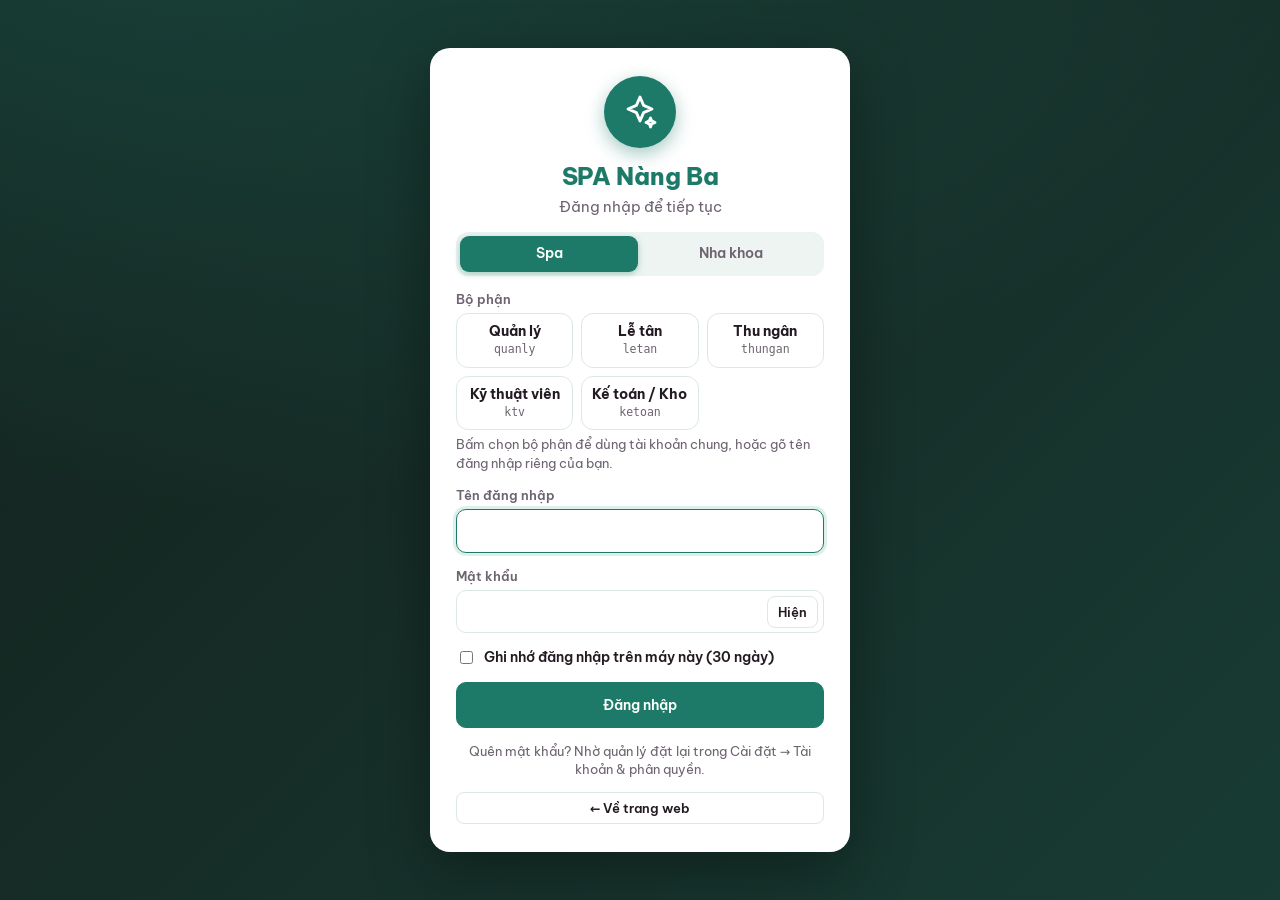
==== commit 52b0929e: "Đổi website bán hàng sang giao diện SPA Nàng Ba, giữ nguyên hệ thống - Trang chủ mới (index.html, st" ====
--- a/app/index.html
+++ b/app/index.html
@@ -1452,7 +1452,7 @@
    "workDays": 26,
    "latePenalty": 30000,
    "shiftStart": "08:30",
-   "name": "Spa Hoa Mai",
+   "name": "SPA Nàng Ba",
    "shifts": [
     {
      "id": "S",
@@ -1476,13 +1476,13 @@
      "color": "#1E7A68"
     }
    ],
-   "owner": "Nguyễn Thu Hoa",
-   "phone": "0909123456",
-   "address": "128 Nguyễn Trãi, Phường Bến Thành, Quận 1, TP.HCM",
+   "owner": "Trương Thị Phương",
+   "phone": "0785568539",
+   "address": "(cập nhật địa chỉ trong Cài đặt)",
    "taxPct": 0,
-   "bank": "Vietcombank 0071000123456 – NGUYEN THU HOA",
-   "invoiceFooter": "Cảm ơn chị đã tin chọn Spa Hoa Mai. Hẹn gặp lại!",
-   "accent": "rose"
+   "bank": "ACB 229338189 – TRUONG THI PHUONG",
+   "invoiceFooter": "Cảm ơn chị đã tin chọn SPA Nàng Ba. Hẹn gặp lại!",
+   "accent": "emerald"
   }
  },
  "ws/spa/staff": {
@@ -4022,71 +4022,71 @@
   "k1": {
    "customerId": "c01",
    "packageId": "p1",
-   "serviceId": "s2",
-   "name": "Trị mụn 10 buổi",
+   "serviceId": "s8",
+   "name": "Chăm sóc mẹ bầu toàn diện tại Spa – Gói 10 buổi",
    "used": 8,
    "total": 10,
-   "price": 4500000,
+   "price": 4990000,
    "startDate": "2026-07-20"
   },
   "k2": {
    "customerId": "c02",
    "packageId": "p2",
    "serviceId": "s3",
-   "name": "Triệt lông nách 8 buổi",
+   "name": "Triệt lông – Nách – trọn gói",
    "used": 3,
-   "total": 8,
-   "price": 2400000,
+   "total": 10,
+   "price": 1490000,
    "startDate": "2026-08-10"
   },
   "k3": {
    "customerId": "c05",
    "packageId": "p3",
-   "serviceId": "s1",
-   "name": "Chăm sóc da 12 buổi",
+   "serviceId": "nb0701",
+   "name": "Liệu trình săn chắc – Gói 10 buổi",
    "used": 5,
-   "total": 12,
-   "price": 3500000,
+   "total": 10,
+   "price": 4990000,
    "startDate": "2026-08-01"
   },
   "k4": {
    "customerId": "c07",
    "packageId": "p1",
-   "serviceId": "s2",
-   "name": "Trị mụn 10 buổi",
+   "serviceId": "s8",
+   "name": "Chăm sóc mẹ bầu toàn diện tại Spa – Gói 10 buổi",
    "used": 2,
    "total": 10,
-   "price": 4500000,
+   "price": 4990000,
    "startDate": "2026-09-10"
   },
   "k5": {
    "customerId": "c10",
    "packageId": "p2",
    "serviceId": "s3",
-   "name": "Triệt lông nách 8 buổi",
+   "name": "Triệt lông – Nách – trọn gói",
    "used": 7,
-   "total": 8,
-   "price": 2400000,
+   "total": 10,
+   "price": 1490000,
    "startDate": "2026-07-05"
   },
   "k6": {
    "customerId": "c13",
    "packageId": "p3",
-   "serviceId": "s1",
-   "name": "Chăm sóc da 12 buổi",
-   "used": 11,
-   "total": 12,
-   "price": 3500000,
+   "serviceId": "nb0701",
+   "name": "Liệu trình săn chắc – Gói 10 buổi",
+   "used": 10,
+   "total": 10,
+   "price": 4990000,
    "startDate": "2026-06-20"
   },
   "k7": {
    "customerId": "c15",
    "packageId": "p1",
-   "serviceId": "s2",
-   "name": "Trị mụn 10 buổi",
+   "serviceId": "s8",
+   "name": "Chăm sóc mẹ bầu toàn diện tại Spa – Gói 10 buổi",
    "used": 0,
    "total": 10,
-   "price": 4500000,
+   "price": 4990000,
    "startDate": "2026-09-25"
   }
  },
@@ -4254,22 +4254,70 @@
  },
  "ws/spa/packages": {
   "p1": {
-   "name": "Trị mụn 10 buổi",
-   "serviceId": "s2",
+   "name": "Chăm sóc mẹ bầu toàn diện tại Spa – Gói 10 buổi",
+   "serviceId": "s8",
    "sessions": 10,
-   "price": 4500000
+   "price": 4990000
+  },
+  "pk0402": {
+   "name": "Tắm & massage bé chuẩn quốc tế – Gói 10 buổi",
+   "serviceId": "nb0401",
+   "sessions": 10,
+   "price": 1990000
+  },
+  "pk0602": {
+   "name": "Tẩy ủ da sáng mịn – Gói 5 buổi",
+   "serviceId": "s6",
+   "sessions": 5,
+   "price": 1290000
+  },
+  "p3": {
+   "name": "Liệu trình săn chắc – Gói 10 buổi",
+   "serviceId": "nb0701",
+   "sessions": 10,
+   "price": 4990000
   },
   "p2": {
-   "name": "Triệt lông nách 8 buổi",
+   "name": "Triệt lông – Nách – trọn gói",
    "serviceId": "s3",
-   "sessions": 8,
-   "price": 2400000
-  },
-  "p3": {
-   "name": "Chăm sóc da 12 buổi",
-   "serviceId": "s1",
-   "sessions": 12,
-   "price": 3500000
+   "sessions": 10,
+   "price": 1490000
+  },
+  "pk0902": {
+   "name": "Chăm sóc mẹ bầu toàn diện tại nhà – Gói 10 buổi",
+   "serviceId": "nb0901",
+   "sessions": 10,
+   "price": 4990000
+  },
+  "pk1002": {
+   "name": "Chăm sóc mẹ sau sinh tại nhà – Gói 7 buổi",
+   "serviceId": "nb1001",
+   "sessions": 7,
+   "price": 4290000
+  },
+  "pk1003": {
+   "name": "Chăm sóc mẹ sau sinh tại nhà – Gói 15 buổi",
+   "serviceId": "nb1001",
+   "sessions": 15,
+   "price": 8490000
+  },
+  "pk1004": {
+   "name": "Chăm sóc mẹ sau sinh tại nhà – Gói 30 buổi",
+   "serviceId": "nb1001",
+   "sessions": 30,
+   "price": 15990000
+  },
+  "pk1102": {
+   "name": "Thông tắc tia sữa tại nhà – Gọi sữa về (3 buổi)",
+   "serviceId": "nb1101",
+   "sessions": 3,
+   "price": 1290000
+  },
+  "pk1202": {
+   "name": "Nâng cơ – Chống lão hóa – Gói 5 buổi",
+   "serviceId": "s7",
+   "sessions": 5,
+   "price": 6500000
   }
  },
  "ws/spa/payments": {
@@ -5852,76 +5900,157 @@
   }
  },
  "ws/spa/services": {
+  "s8": {
+   "name": "Chăm sóc mẹ bầu toàn diện tại Spa – Massage bầu 60 phút",
+   "price": 450000,
+   "duration": 60,
+   "commissionPct": 10,
+   "recallDays": 7,
+   "category": "Mẹ bầu & sau sinh",
+   "active": true
+  },
+  "nb0102": {
+   "name": "Chăm sóc mẹ bầu toàn diện tại Spa – Massage bầu + gội đầu 90 phút",
+   "price": 590000,
+   "duration": 90,
+   "commissionPct": 10,
+   "recallDays": 7,
+   "category": "Mẹ bầu & sau sinh",
+   "active": true
+  },
+  "s4": {
+   "name": "Gội đầu dưỡng sinh & chăm sóc da mặt – Gội đầu dưỡng sinh 45 phút",
+   "price": 199000,
+   "duration": 45,
+   "commissionPct": 10,
+   "recallDays": 30,
+   "category": "Thư giãn",
+   "active": true
+  },
+  "nb0202": {
+   "name": "Gội đầu dưỡng sinh & chăm sóc da mặt – Gội đầu + chăm sóc da 75 phút",
+   "price": 349000,
+   "duration": 75,
+   "commissionPct": 10,
+   "recallDays": 30,
+   "category": "Thư giãn",
+   "active": true
+  },
+  "nb0301": {
+   "name": "Massage body chuyên sâu – Massage 60 phút",
+   "price": 390000,
+   "duration": 60,
+   "commissionPct": 10,
+   "recallDays": 30,
+   "category": "Thư giãn",
+   "active": true
+  },
+  "s5": {
+   "name": "Massage body chuyên sâu – Massage đá nóng 90 phút",
+   "price": 550000,
+   "duration": 90,
+   "commissionPct": 10,
+   "recallDays": 30,
+   "category": "Thư giãn",
+   "active": true
+  },
+  "nb0401": {
+   "name": "Tắm & massage bé chuẩn quốc tế – Tắm + massage bé 1 buổi",
+   "price": 250000,
+   "duration": 60,
+   "commissionPct": 10,
+   "recallDays": 7,
+   "category": "Mẹ & bé",
+   "active": true
+  },
   "s1": {
-   "name": "Chăm sóc da cơ bản",
+   "name": "Facial Nàng Ba – Facial cơ bản 60 phút",
    "price": 350000,
    "duration": 60,
    "commissionPct": 10,
    "recallDays": 30,
-   "category": "Chăm sóc da",
+   "category": "Làm đẹp",
    "active": true
   },
   "s2": {
-   "name": "Trị mụn chuyên sâu",
+   "name": "Facial Nàng Ba – Facial chuyên sâu 90 phút",
+   "price": 590000,
+   "duration": 90,
+   "commissionPct": 10,
+   "recallDays": 30,
+   "category": "Làm đẹp",
+   "active": true
+  },
+  "s6": {
+   "name": "Tẩy ủ da sáng mịn – Tẩy + ủ toàn thân 75 phút",
+   "price": 290000,
+   "duration": 75,
+   "commissionPct": 10,
+   "recallDays": 30,
+   "category": "Làm đẹp",
+   "active": true
+  },
+  "nb0701": {
+   "name": "Liệu trình săn chắc – 1 buổi 90 phút",
+   "price": 590000,
+   "duration": 90,
+   "commissionPct": 10,
+   "recallDays": 30,
+   "category": "Làm đẹp",
+   "active": true
+  },
+  "s3": {
+   "name": "Triệt lông – Nách – 1 lần",
+   "price": 199000,
+   "duration": 60,
+   "commissionPct": 10,
+   "recallDays": 30,
+   "category": "Làm đẹp",
+   "active": true
+  },
+  "nb0803": {
+   "name": "Triệt lông – Chân/tay – 1 lần",
+   "price": 499000,
+   "duration": 60,
+   "commissionPct": 10,
+   "recallDays": 30,
+   "category": "Làm đẹp",
+   "active": true
+  },
+  "nb0901": {
+   "name": "Chăm sóc mẹ bầu toàn diện tại nhà – 1 buổi 75 phút",
    "price": 550000,
    "duration": 75,
-   "commissionPct": 12,
-   "recallDays": 21,
-   "category": "Chăm sóc da",
+   "commissionPct": 10,
+   "recallDays": 7,
+   "category": "Mẹ bầu & sau sinh",
    "active": true
   },
-  "s3": {
-   "name": "Triệt lông nách",
-   "price": 400000,
-   "duration": 30,
-   "commissionPct": 8,
-   "recallDays": 30,
-   "category": "Triệt lông",
-   "active": true
-  },
-  "s4": {
-   "name": "Gội đầu dưỡng sinh",
-   "price": 150000,
-   "duration": 45,
-   "commissionPct": 15,
-   "recallDays": 14,
-   "category": "Gội & dưỡng sinh",
-   "active": true
-  },
-  "s5": {
-   "name": "Massage body đá nóng",
-   "price": 450000,
-   "duration": 90,
-   "commissionPct": 15,
-   "recallDays": 30,
-   "category": "Body & massage",
-   "active": true
-  },
-  "s6": {
-   "name": "Peel da sinh học",
-   "price": 700000,
+  "nb1001": {
+   "name": "Chăm sóc mẹ sau sinh tại nhà – 1 buổi (mẹ + bé)",
+   "price": 650000,
    "duration": 60,
    "commissionPct": 10,
-   "recallDays": 45,
-   "category": "Chăm sóc da",
+   "recallDays": 7,
+   "category": "Mẹ bầu & sau sinh",
    "active": true
   },
+  "nb1101": {
+   "name": "Thông tắc tia sữa tại nhà – Thông tắc 1 lần",
+   "price": 500000,
+   "duration": 60,
+   "commissionPct": 10,
+   "recallDays": 7,
+   "category": "Mẹ bầu & sau sinh",
+   "active": true
+  },
   "s7": {
-   "name": "Phun mày tán bột",
-   "price": 2500000,
-   "duration": 120,
-   "commissionPct": 5,
-   "recallDays": 180,
-   "category": "Mi & mày",
-   "active": true
-  },
-  "s8": {
-   "name": "Nối mi",
-   "price": 300000,
+   "name": "Nâng cơ – Chống lão hóa – 1 buổi",
+   "price": 1500000,
    "duration": 60,
-   "commissionPct": 12,
-   "recallDays": 21,
-   "category": "Mi & mày",
+   "commissionPct": 10,
+   "recallDays": 30,
+   "category": "Làm đẹp",
    "active": true
   }
  },
@@ -6331,110 +6460,110 @@
  },
  "ws/spa/products": {
   "pr1": {
-   "name": "Serum Vitamin C 30ml",
-   "category": "Chăm sóc da",
-   "cost": 180000,
-   "price": 599000,
+   "name": "Tinh dầu massage thảo mộc 50ml",
+   "category": "Nàng Ba Herbal",
+   "cost": 112000,
+   "price": 280000,
    "stock": 14,
    "minStock": 5,
    "supplierId": "sp1",
-   "unit": "chai",
+   "unit": "sp",
    "sku": "8935001000001",
    "active": true
   },
   "pr2": {
-   "name": "Toner hoa hồng 200ml",
-   "category": "Chăm sóc da",
-   "cost": 95000,
-   "price": 449000,
+   "name": "Serum dưỡng sáng da 30ml",
+   "category": "Nàng Ba Care",
+   "cost": 180000,
+   "price": 450000,
    "stock": 18,
    "minStock": 6,
    "supplierId": "sp1",
-   "unit": "chai",
+   "unit": "sp",
    "sku": "8935001000002",
    "active": true
   },
   "pr3": {
-   "name": "Mặt nạ collagen 10 miếng",
-   "category": "Chăm sóc da",
-   "cost": 120000,
-   "price": 699000,
+   "name": "Kem chống rạn da mẹ bầu 100g",
+   "category": "Nàng Ba Mom",
+   "cost": 128000,
+   "price": 320000,
    "stock": 4,
    "minStock": 5,
    "supplierId": "sp1",
-   "unit": "hộp",
+   "unit": "sp",
    "sku": "8935001000003",
    "active": true
   },
   "pr4": {
-   "name": "Kem chống nắng SPF50",
-   "category": "Chăm sóc da",
-   "cost": 150000,
-   "price": 649000,
+   "name": "Kem dưỡng ẩm ban đêm 50g",
+   "category": "Nàng Ba Care",
+   "cost": 156000,
+   "price": 390000,
    "stock": 11,
    "minStock": 5,
    "supplierId": "sp1",
-   "unit": "tuýp",
+   "unit": "sp",
    "sku": "8935001000004",
    "active": true
   },
   "pr5": {
-   "name": "Sữa rửa mặt dịu nhẹ",
-   "category": "Chăm sóc da",
-   "cost": 85000,
-   "price": 549000,
+   "name": "Bộ tinh dầu xông thảo dược",
+   "category": "Nàng Ba Herbal",
+   "cost": 140000,
+   "price": 350000,
    "stock": 13,
    "minStock": 5,
    "supplierId": "sp1",
-   "unit": "chai",
+   "unit": "bộ",
    "sku": "8935001000005",
    "active": true
   },
   "pr6": {
-   "name": "Tinh dầu oải hương 50ml",
-   "category": "Body",
-   "cost": 70000,
-   "price": 999000,
+   "name": "Bộ serum & cây lăn đá mặt",
+   "category": "Nàng Ba Care",
+   "cost": 208000,
+   "price": 520000,
    "stock": 21,
    "minStock": 5,
    "supplierId": "sp3",
-   "unit": "chai",
+   "unit": "bộ",
    "sku": "8935001000006",
    "active": true
   },
   "pr7": {
-   "name": "Muối tắm thảo dược",
-   "category": "Body",
-   "cost": 45000,
-   "price": 399000,
+   "name": "Tinh chất dưỡng da cho mẹ bầu",
+   "category": "Nàng Ba Mom",
+   "cost": 152000,
+   "price": 380000,
    "stock": 10,
    "minStock": 4,
    "supplierId": "sp3",
-   "unit": "hũ",
+   "unit": "sp",
    "sku": "8935001000007",
    "active": true
   },
   "pr8": {
-   "name": "Dầu gội thảo mộc 500ml",
-   "category": "Chăm sóc tóc",
-   "cost": 90000,
-   "price": 699000,
+   "name": "Xà phòng thảo dược thủ công (4 bánh)",
+   "category": "Nàng Ba Herbal",
+   "cost": 72000,
+   "price": 180000,
    "stock": 9,
    "minStock": 4,
    "supplierId": "sp3",
-   "unit": "chai",
+   "unit": "sp",
    "sku": "8935001000008",
    "active": true
   },
   "pr9": {
-   "name": "Dưỡng mi Mi Xinh",
-   "category": "Mi",
-   "cost": 110000,
-   "price": 499000,
+   "name": "Sữa tắm thảo dược cho bé 250ml",
+   "category": "Nàng Ba Baby",
+   "cost": 66000,
+   "price": 165000,
    "stock": 2,
    "minStock": 3,
    "supplierId": "sp2",
-   "unit": "tuýp",
+   "unit": "sp",
    "sku": "8935001000009",
    "active": true
   },
@@ -6449,6 +6578,78 @@
    "unit": "lọ",
    "sku": "8935001000010",
    "active": false
+  },
+  "nb10": {
+   "stock": 10,
+   "minStock": 3,
+   "supplierId": "sp3",
+   "sku": "8935002000010",
+   "active": true,
+   "name": "Dầu dưỡng da cho bé 100ml",
+   "category": "Nàng Ba Baby",
+   "price": 185000,
+   "cost": 74000,
+   "unit": "sp"
+  },
+  "nb11": {
+   "stock": 10,
+   "minStock": 3,
+   "supplierId": "sp3",
+   "sku": "8935002000011",
+   "active": true,
+   "name": "Bộ chăm sóc da cơ bản 5 món",
+   "category": "Nàng Ba Care",
+   "price": 890000,
+   "cost": 356000,
+   "unit": "bộ"
+  },
+  "nb12": {
+   "stock": 10,
+   "minStock": 3,
+   "supplierId": "sp3",
+   "sku": "8935002000012",
+   "active": true,
+   "name": "Sáp dưỡng môi thiên nhiên",
+   "category": "Nàng Ba Mom",
+   "price": 95000,
+   "cost": 38000,
+   "unit": "sp"
+  },
+  "nb13": {
+   "stock": 10,
+   "minStock": 3,
+   "supplierId": "sp3",
+   "sku": "8935002000013",
+   "active": true,
+   "name": "Mặt nạ bơ dưỡng ẩm (hộp 10 miếng)",
+   "category": "Nàng Ba Care",
+   "price": 220000,
+   "cost": 88000,
+   "unit": "sp"
+  },
+  "nb14": {
+   "stock": 10,
+   "minStock": 3,
+   "supplierId": "sp3",
+   "sku": "8935002000014",
+   "active": true,
+   "name": "Bộ đá nóng massage tại nhà",
+   "category": "Sản phẩm khác",
+   "price": 450000,
+   "cost": 180000,
+   "unit": "bộ"
+  },
+  "nb15": {
+   "stock": 10,
+   "minStock": 3,
+   "supplierId": "sp3",
+   "sku": "8935002000015",
+   "active": true,
+   "name": "Khăn ủ tóc sợi tre",
+   "category": "Sản phẩm khác",
+   "price": 120000,
+   "cost": 48000,
+   "unit": "sp"
   }
  },
  "ws/nhakhoa/suppliers": {
@@ -7793,27 +7994,18 @@
 function kpi(color,label,value,icon,tab,sub){return `<button type="button" class="kpi" style="--k:${color}" data-act="tab" data-tab="${tab}"><span class="kh">${label}${I(icon)}</span><span class="kv">${value}</span>${sub?`<span class="ks">${sub}</span>`:''}</button>`}
 function viewDash(){
   const t=T(),pays=all('payments'),sales=all('sales'),appts=all('appointments');
-  const sumP=f=>pays.filter(f).reduce((s,p)=>s+(p.amount||0),0);
-  const revT=sumP(p=>p.date===TODAY),revY=sumP(p=>p.date===addDays(TODAY,-1));
-  const invT=sales.filter(s=>s.date===TODAY).length;
   const todays=appts.filter(a=>a.date===TODAY&&a.status!=='cancelled').sort((a,b)=>toMin(a.time)-toMin(b.time));
   const pend=appts.filter(a=>a.status==='booked'&&a.date>=TODAY).length;
-  const revM=sumP(p=>monthOf(p.date)===CUR_M),expM=all('expenses').filter(e=>monthOf(e.date)===CUR_M).reduce((s,e)=>s+(e.amount||0),0);
   const staffN=activeStaff().length,here=activeStaff().filter(s=>{const a=attDay(s.id,TODAY);return a&&(a.s==='present'||a.s==='late')}).length;
   let h=pageHead('dash','Bảng điều khiển',`Tổng quan hoạt động ${esc(settings().name)} theo thời gian thực`,`<button class="btn primary" type="button" data-act="new-appt">${I('plus')}Đặt lịch</button><button class="btn" type="button" data-act="tab" data-tab="pos">${I('pos')}Mở thu ngân</button>`);
   h+=`<div class="tiles">
-   ${kpi('var(--b-green)','Doanh thu hôm nay',money(revT),'money','inv',revY?`Hôm qua ${money(revY)}`:'')}
-   ${kpi('var(--b-blue)','Hóa đơn hôm nay',invT+' hóa đơn','inv','inv')}
    ${kpi('var(--accent)','Lịch hẹn hôm nay',todays.length,'appts','cal',`${todays.filter(a=>a.status==='done').length} đã xong`)}
    ${kpi('var(--warn)','Chờ xác nhận',pend,'hourglass','appts','Lịch sắp tới chưa xác nhận')}
-   ${kpi('var(--b-purple)','Doanh thu tháng này',money(revM),'report','report')}
-   ${kpi('var(--b-red)','Chi phí tháng này',money(expM),'exp','exp',`Lãi tạm tính ${money(revM-expM)}`)}
    ${kpi('var(--ink)','Tổng '+t.cust,all('customers').length,'crm','customers',`${all('customers').filter(c=>monthOf(c.createdAt)===CUR_M).length} mới tháng này`)}
    ${kpi('var(--b-cyan)','Nhân viên đang làm',staffN,'staff','staff',`${here}/${staffN} có mặt hôm nay`)}</div>`;
-  const days=[];for(let i=13;i>=0;i--){const d=addDays(TODAY,-i);const v=sumP(p=>p.date===d);days.push({l:dm(d),l2:(d===TODAY?'Hôm nay':WD[parseYmd(d).getDay()])+' '+dm(d),v,tip:money(v)})}
   const cat={};appts.filter(a=>a.status==='done'&&monthOf(a.date)===CUR_M).forEach(a=>{const sv=get('services',a.serviceId);const k=catOf(sv);cat[k]=(cat[k]||0)+(a.value||(sv&&sv.price)||0)});
   sales.filter(s=>monthOf(s.date)===CUR_M).forEach(s=>(s.items||[]).filter(i=>i.type==='prod').forEach(i=>{cat['Bán sản phẩm']=(cat['Bán sản phẩm']||0)+i.price*i.qty}));
-  h+=`<div class="grid2"><section class="panel"><div class="panel-h accent"><span class="ic">${I('report')}</span><h2>Doanh thu 14 ngày qua</h2><span class="count num">${money(days.reduce((s,x)=>s+x.v,0))}</span></div><div class="chart">${barChartSVG(days,{label:'Doanh thu 14 ngày'})}</div></section>
+  h+=`<div>
    <section class="panel"><div class="panel-h accent"><span class="ic">${I('svc')}</span><h2>Doanh thu theo nhóm dịch vụ</h2><span class="count">${monthLabel(CUR_M)}</span></div>${donutBlock(cat)}</section></div>`;
   const td=todayData();const low=all('products').filter(p=>p.active!==false&&(p.stock||0)<=(p.minStock||0));
   const debtT=Object.values(derive().debt).reduce((s,v)=>s+v,0);
